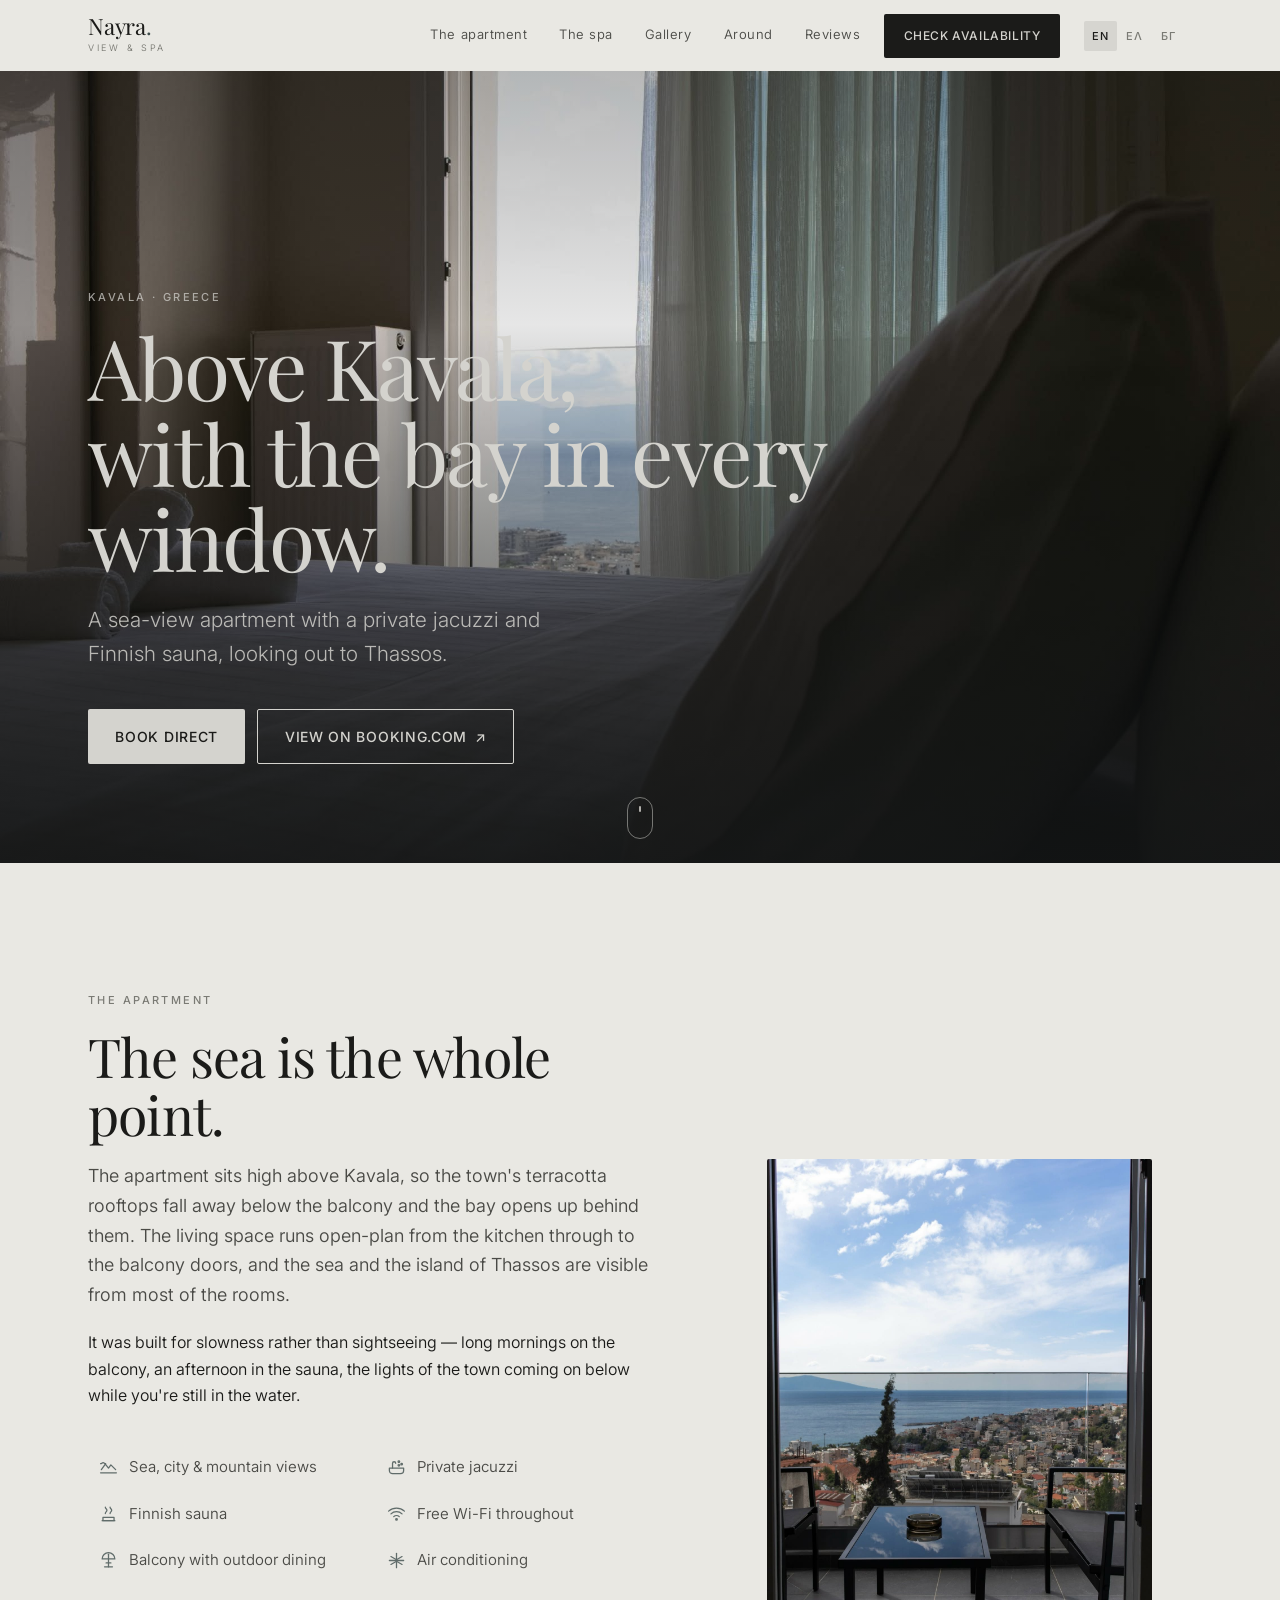
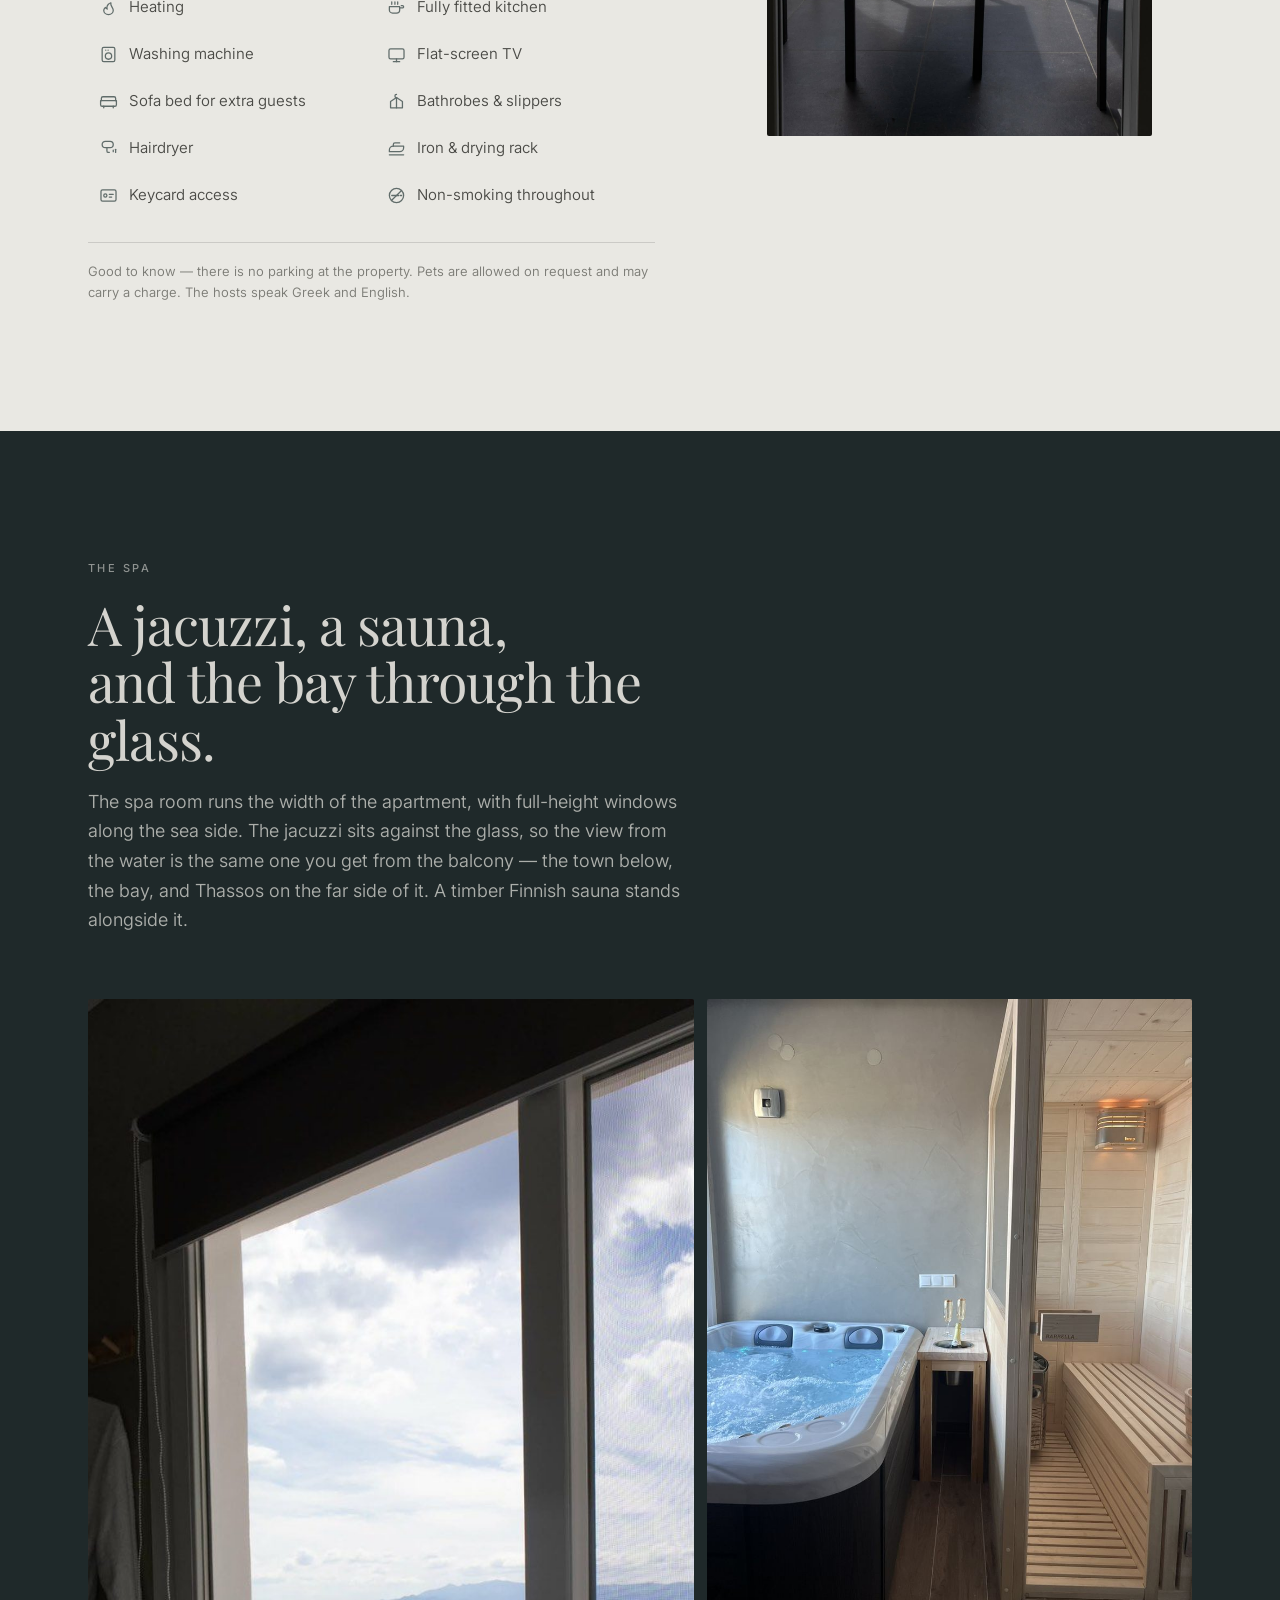
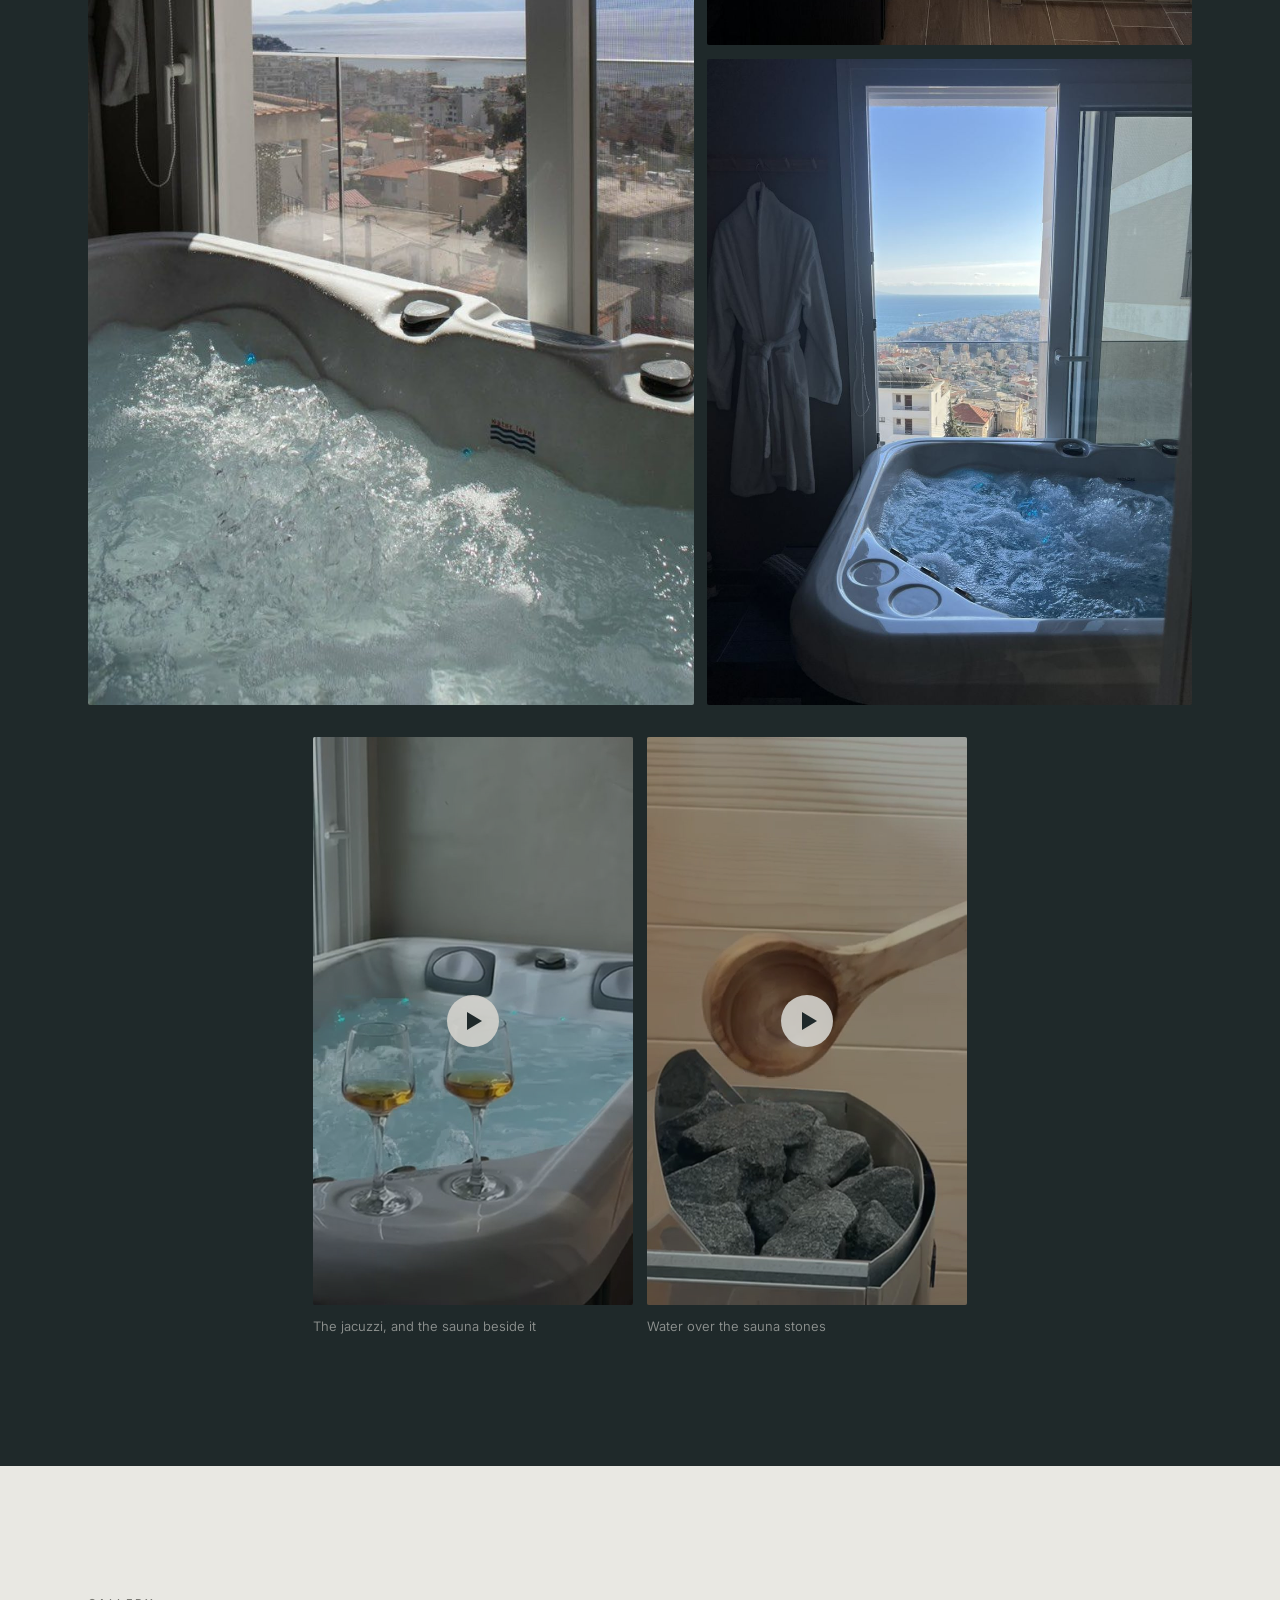
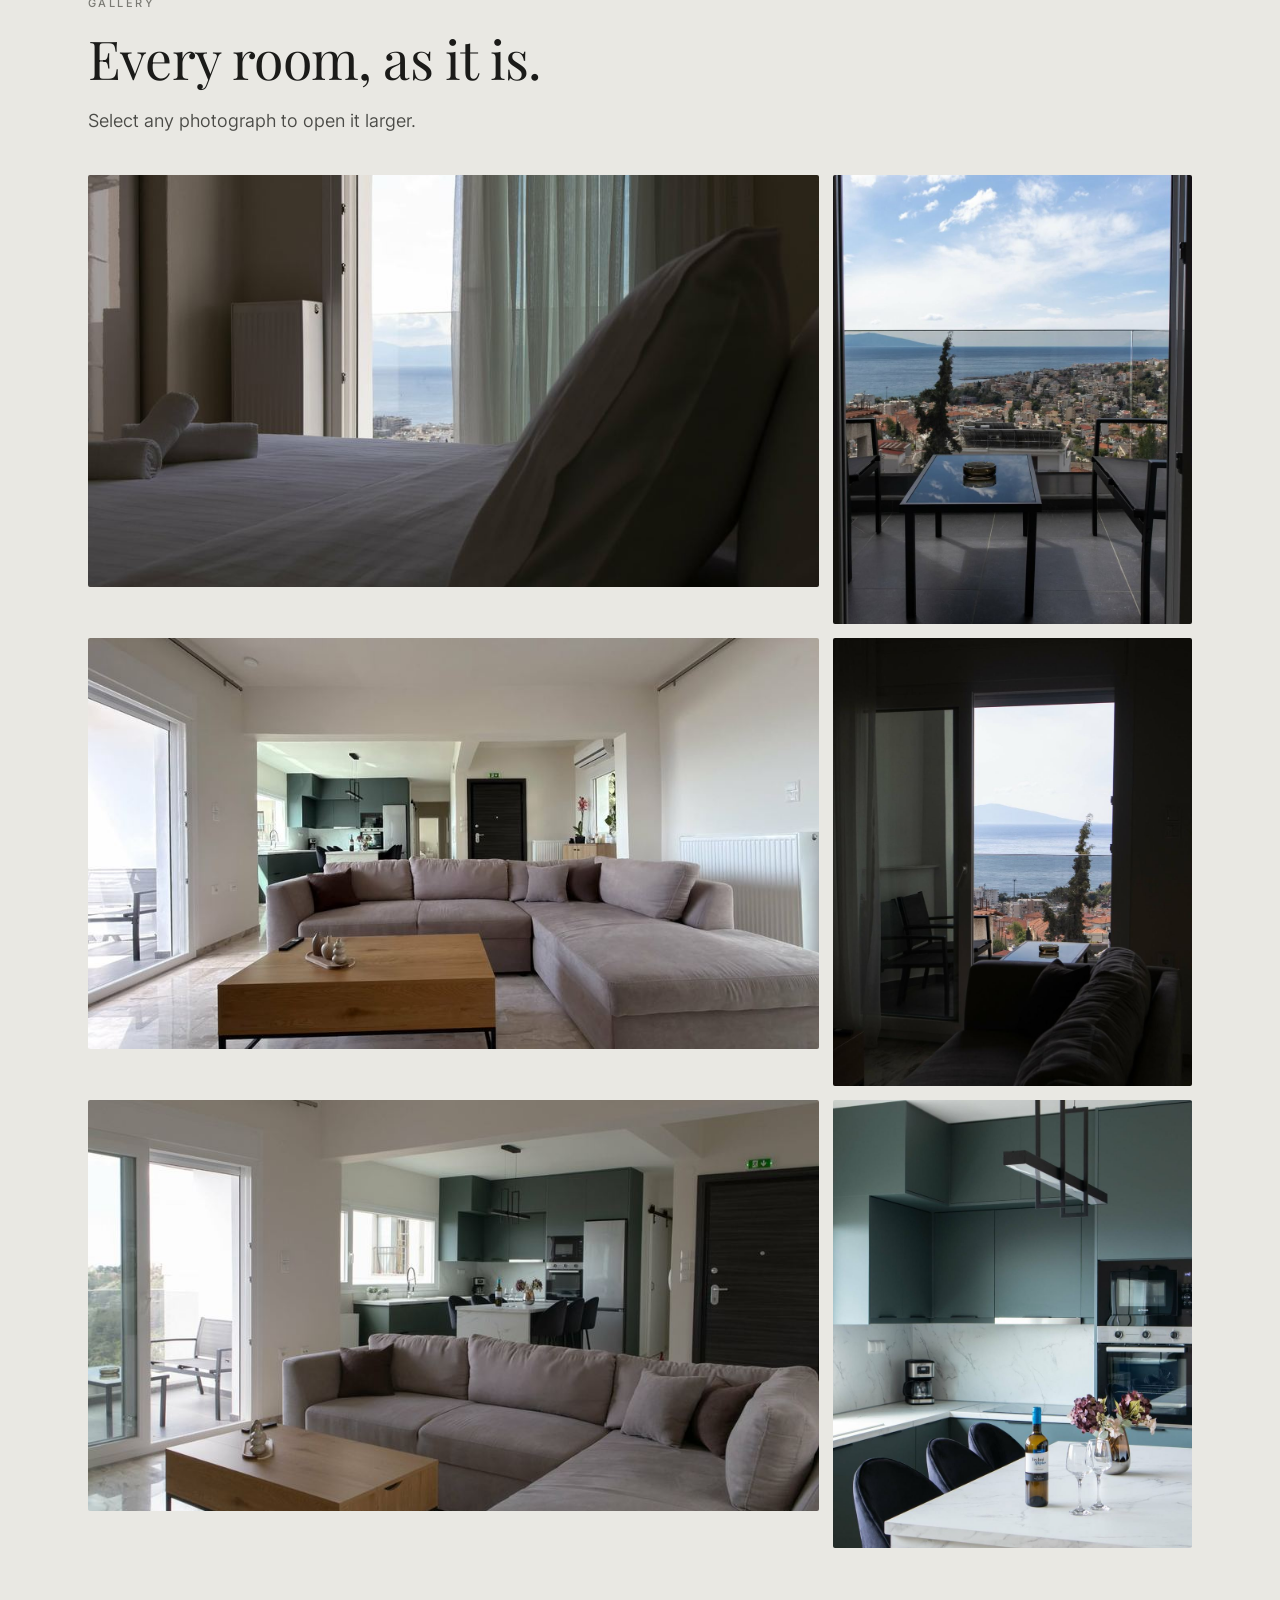
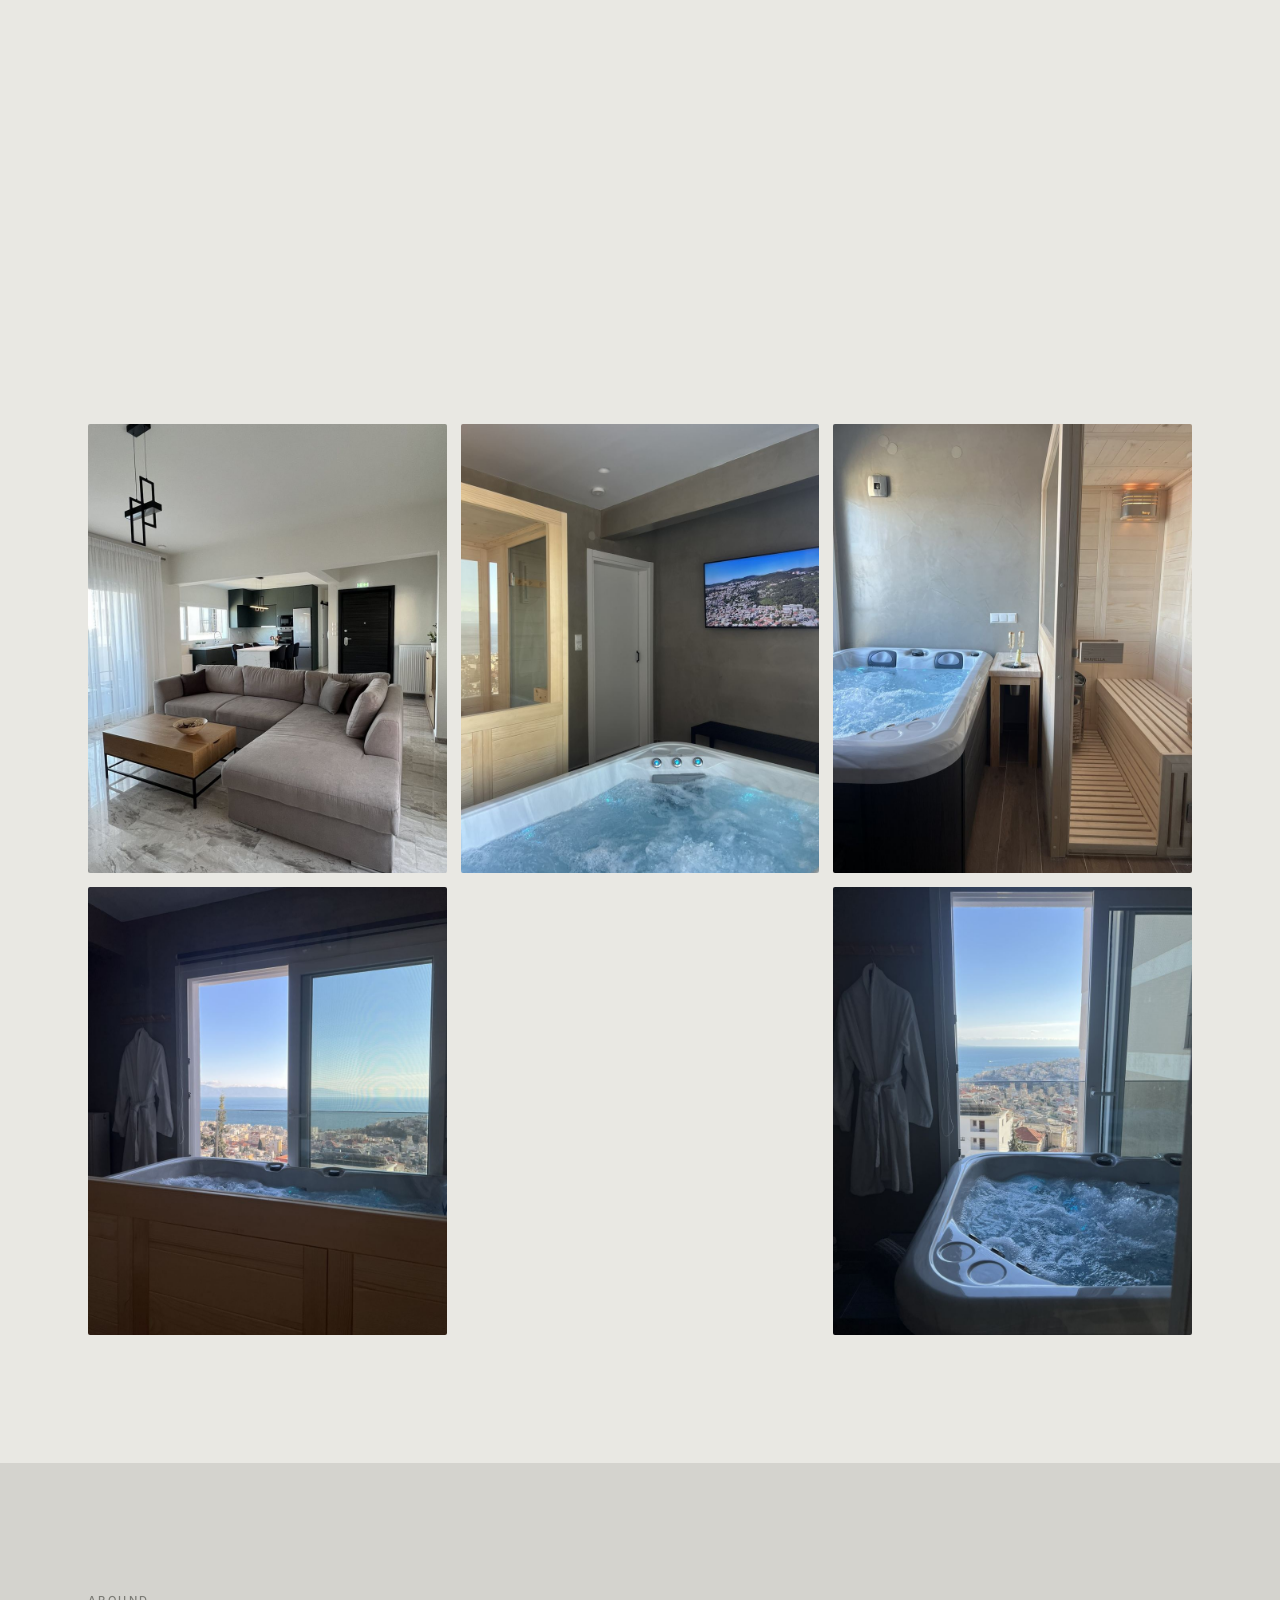
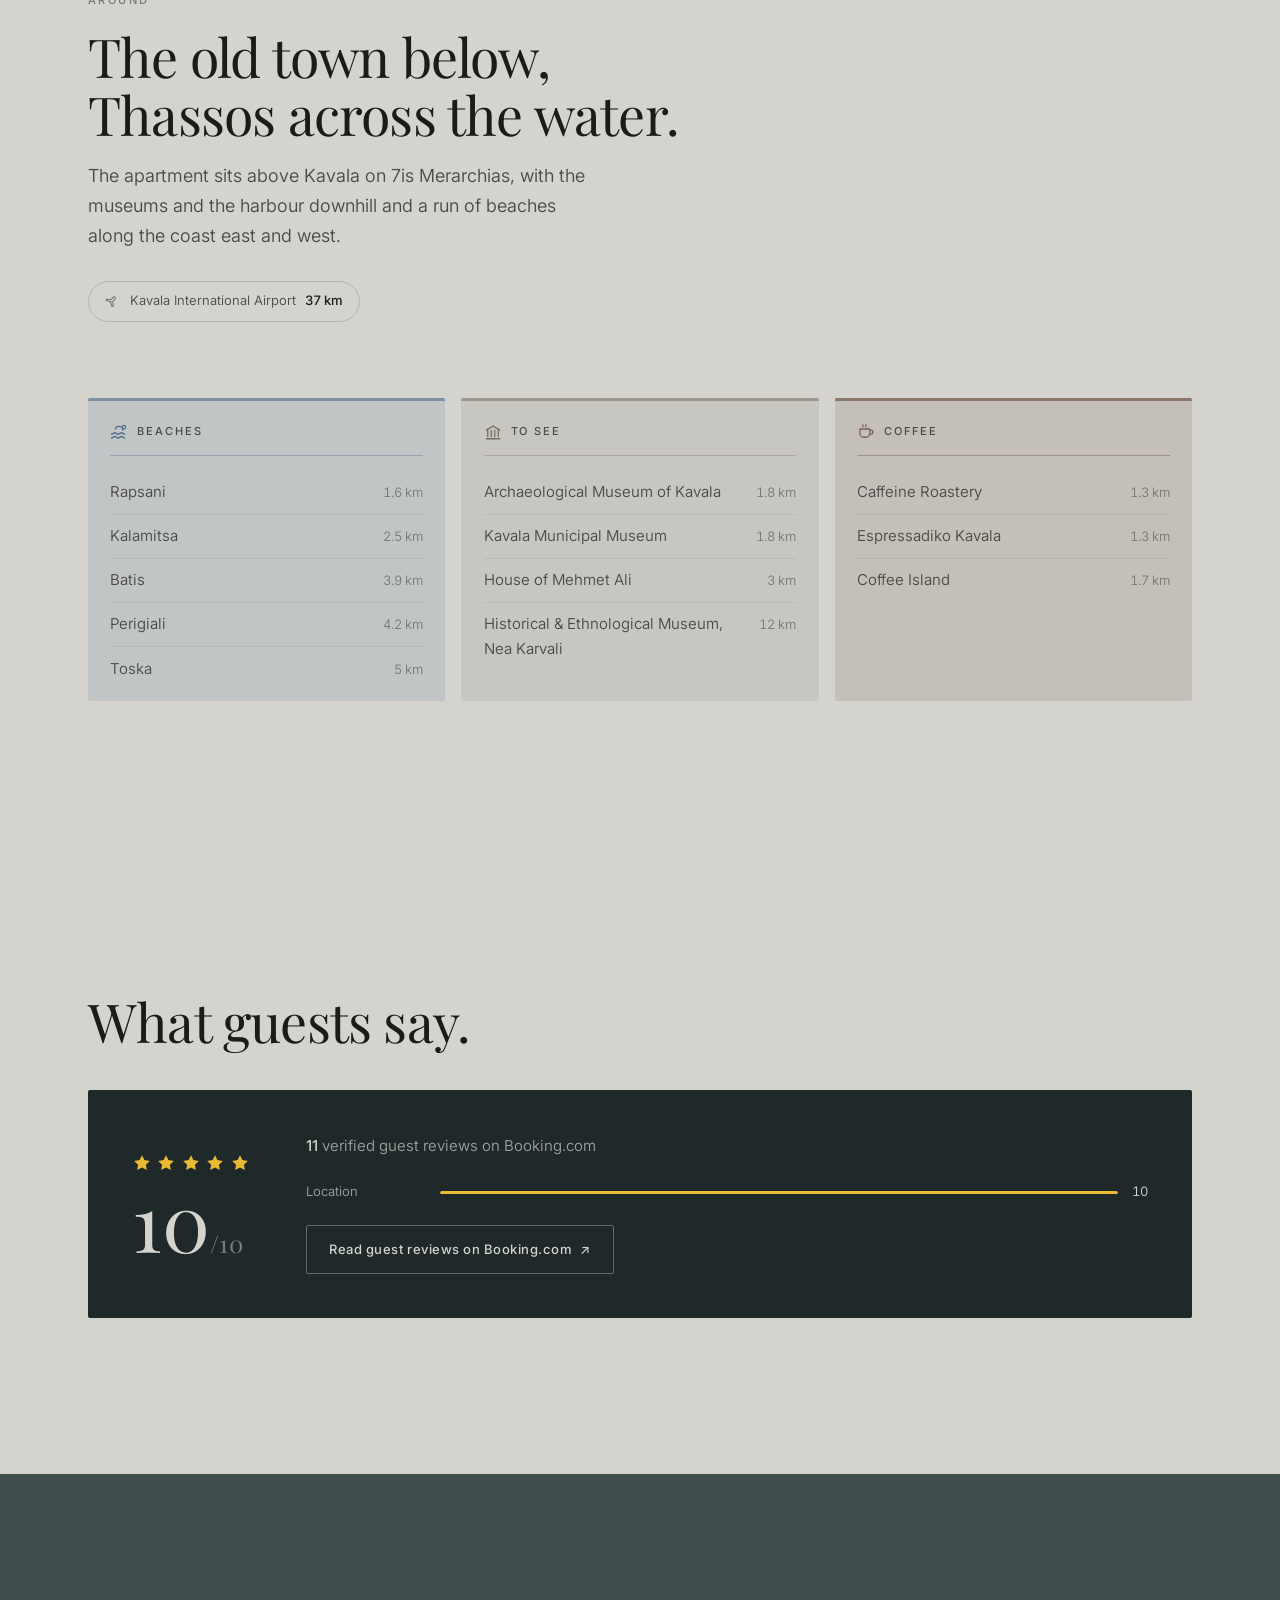
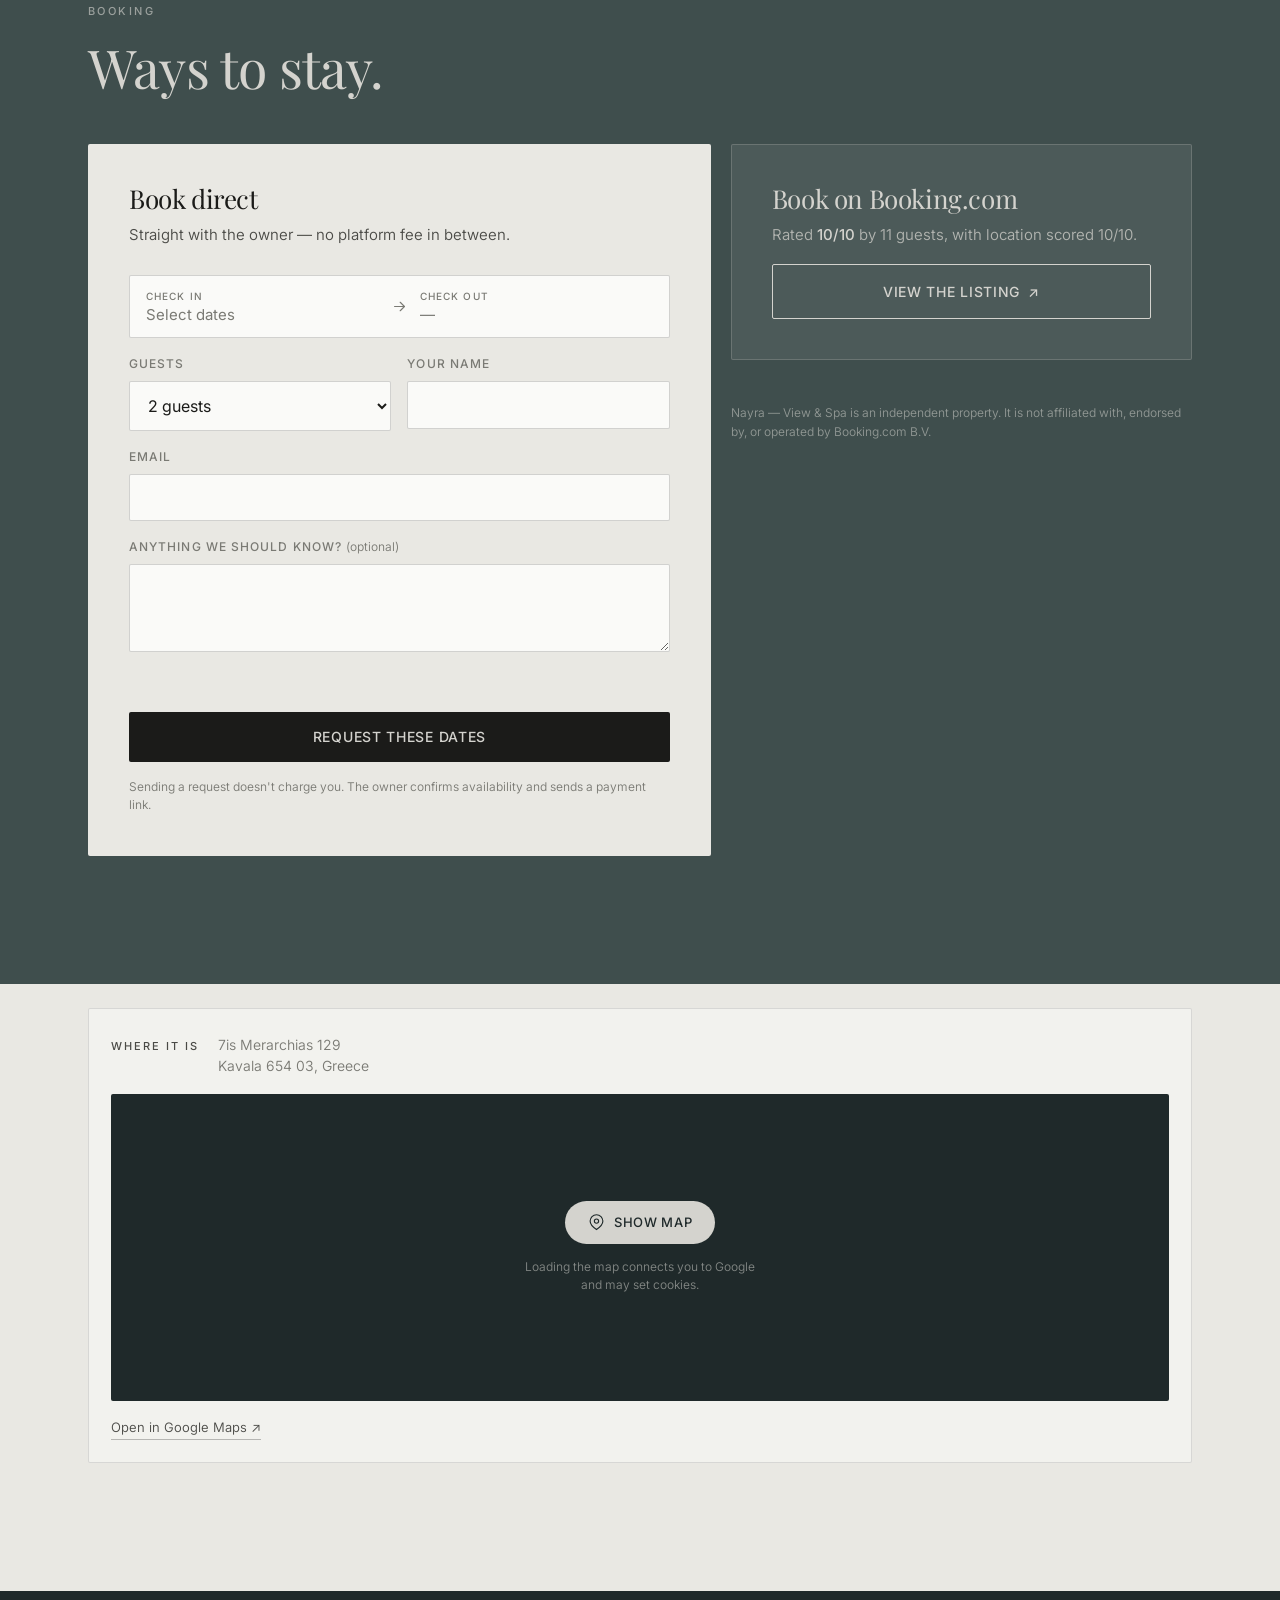
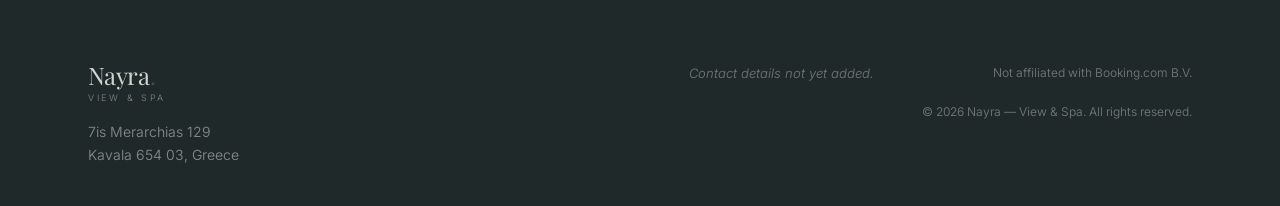
==== index.html @ 0beb0fc3 "Reviews: link to the Booking.com reviews instead of empty quote cards Booking.com renders review tex" ====
<!doctype html>
<html lang="en">
<head>
<meta charset="utf-8">
<meta name="viewport" content="width=device-width, initial-scale=1">

<title>Nayra — View &amp; Spa | Sea-view apartment with jacuzzi &amp; sauna, Kavala</title>
<meta name="description" content="A sea-view apartment above Kavala, Greece, with a private jacuzzi and Finnish sauna looking out over the bay to the island of Thassos.">

<link rel="canonical" href="https://example.com/">
<link rel="alternate" hreflang="en" href="https://example.com/">
<link rel="alternate" hreflang="el" href="https://example.com/el/">
<link rel="alternate" hreflang="bg" href="https://example.com/bg/">
<link rel="alternate" hreflang="x-default" href="https://example.com/">

<meta property="og:type" content="website">
<meta property="og:title" content="Nayra — View &amp; Spa, Kavala">
<meta property="og:description" content="A sea-view apartment above Kavala, Greece, with a private jacuzzi and Finnish sauna looking out over the bay to the island of Thassos.">
<meta property="og:image" content="https://example.com/media/og-cover.jpg">
<meta property="og:image:width" content="1200">
<meta property="og:image:height" content="630">
<meta property="og:image:alt" content="The bay of Kavala and the island of Thassos, seen from the apartment's bedroom balcony door.">
<meta property="og:locale" content="en_GB">
<meta name="twitter:card" content="summary_large_image">
<meta name="twitter:title" content="Nayra — View &amp; Spa, Kavala">
<meta name="twitter:description" content="A sea-view apartment above Kavala with a private jacuzzi, Finnish sauna and views to Thassos.">
<meta name="twitter:image" content="https://example.com/media/og-cover.jpg">

<meta name="theme-color" content="#1F292A">
<link rel="icon" href="/favicon.svg" type="image/svg+xml">
<link rel="apple-touch-icon" href="/media/og-cover.jpg">

<link rel="preconnect" href="https://fonts.googleapis.com">
<link rel="preconnect" href="https://fonts.gstatic.com" crossorigin>
<link rel="preload" as="image" href="/media/hero.jpg" fetchpriority="high">
<link href="https://fonts.googleapis.com/css2?family=Playfair+Display:ital,wght@0,400..700;1,400&family=Inter:wght@300..600&display=swap" rel="stylesheet">
<link rel="stylesheet" href="/static/css/style.css">
</head>

<body>
<a class="skip" href="#main">Skip to content</a>

<header class="nav" id="nav">
  <div class="nav__in">
    <a class="nav__brand" href="#top" aria-label="Nayra — View and Spa, back to top">
      <span class="nav__name">Nayra<span class="nav__dot">.</span></span>
      <span class="nav__tag">View &amp; Spa</span>
    </a>

    <nav class="nav__links" aria-label="Sections">
      <a href="#apartment">The apartment</a>
      <a href="#spa">The spa</a>
      <a href="#gallery">Gallery</a>
      <a href="#around">Around</a>
      <a href="#reviews">Reviews</a>
    </nav>

    <div class="langs" role="group" aria-label="Language">
      <a href="/" hreflang="en" lang="en" title="English" aria-current="true">EN</a>
      <a href="/el/" hreflang="el" lang="el" title="Ελληνικά">ΕΛ</a>
      <a href="/bg/" hreflang="bg" lang="bg" title="Български">БГ</a>
    </div>

    <a class="btn btn--sm btn--solid" href="#book">Check availability</a>

    <button class="nav__burger" type="button" aria-expanded="false" aria-controls="mobilenav" aria-label="Open menu">
      <span></span><span></span>
    </button>
  </div>

  <div class="nav__mobile" id="mobilenav" hidden>
    <a href="#apartment">The apartment</a>
    <a href="#spa">The spa</a>
    <a href="#gallery">Gallery</a>
    <a href="#around">Around</a>
    <a href="#reviews">Reviews</a>
    <a href="#book">Check availability</a>
  </div>
</header>

<main id="main">
<span id="top"></span>

<!-- ============ HERO ============ -->
<section class="hero">
  <img class="hero__img" src="/media/hero.jpg" width="2048" height="1365"
       alt="The bay of Kavala seen from inside the bedroom, through an open balcony door, with the island of Thassos across the water."
       fetchpriority="high" decoding="async">
  <div class="hero__scrim"></div>

  <div class="hero__body">
    <p class="eyebrow">Kavala · Greece</p>
    <h1 class="hero__h1">Above Kavala,<br>with the bay in every window.</h1>
    <p class="hero__sub">A sea-view apartment with a private jacuzzi and Finnish sauna, looking out to Thassos.</p>

    <div class="hero__cta">
      <a class="btn btn--solid" href="#book">Book direct</a>
      <a class="btn btn--ghost" data-booking href="#book">
        View on Booking.com <span aria-hidden="true">↗</span>
      </a>
    </div>
  </div>

  <a class="hero__down" href="#apartment" aria-label="Scroll to the apartment">
    <span aria-hidden="true"></span>
  </a>
</section>

<!-- ============ APARTMENT ============ -->
<section class="sect" id="apartment">
  <div class="wrap grid2">
    <div class="grid2__text">
      <p class="eyebrow">The apartment</p>
      <h2 class="h2">The sea is the whole point.</h2>
      <p class="lead">
        The apartment sits high above Kavala, so the town's terracotta rooftops
        fall away below the balcony and the bay opens up behind them. The living
        space runs open-plan from the kitchen through to the balcony doors, and
        the sea and the island of Thassos are visible from most of the rooms.
      </p>
      <p>
        It was built for slowness rather than sightseeing — long mornings on the
        balcony, an afternoon in the sauna, the lights of the town coming on
        below while you're still in the water.
      </p>

      <!--
        AMENITIES — taken from the property's own Booking.com listing, not
        guessed. The "good to know" line below carries the honest negatives
        (no parking, pets on request); leave them in — guests find out anyway,
        and finding out at check-in is what produces bad reviews.
      -->
      <ul class="amen">
        <li><svg viewBox="0 0 24 24" fill="none" stroke="currentColor" stroke-width="1.6" stroke-linecap="round" stroke-linejoin="round" aria-hidden="true"><path d="M2 20h20"/><path d="m3 16 5-7 4 5 3-4 6 6"/><path d="M2 8.5c1.6 0 1.6-1.4 3.2-1.4S6.8 8.5 8.4 8.5"/></svg><span>Sea, city &amp; mountain views</span></li>
        <li><svg viewBox="0 0 24 24" fill="none" stroke="currentColor" stroke-width="1.6" stroke-linecap="round" stroke-linejoin="round" aria-hidden="true"><path d="M3 14h18v3a4 4 0 0 1-4 4H7a4 4 0 0 1-4-4v-3Z"/><path d="M7 14V8a2 2 0 1 1 4 0"/><circle cx="15" cy="6" r="1"/><circle cx="18.5" cy="9" r="1"/><circle cx="15" cy="10.5" r="1"/></svg><span>Private jacuzzi</span></li>
        <li><svg viewBox="0 0 24 24" fill="none" stroke="currentColor" stroke-width="1.6" stroke-linecap="round" stroke-linejoin="round" aria-hidden="true"><path d="M4 21h16"/><path d="M5 17h14v4H5z"/><path d="M8 12c0-2 2-2 2-4s-2-2-2-4"/><path d="M14 12c0-2 2-2 2-4s-2-2-2-4"/></svg><span>Finnish sauna</span></li>
        <li><svg viewBox="0 0 24 24" fill="none" stroke="currentColor" stroke-width="1.6" stroke-linecap="round" stroke-linejoin="round" aria-hidden="true"><path d="M5 12.5a10 10 0 0 1 14 0"/><path d="M8.5 16a5 5 0 0 1 7 0"/><path d="M2 9a15 15 0 0 1 20 0"/><circle cx="12" cy="19.5" r="1"/></svg><span>Free Wi-Fi throughout</span></li>
        <li><svg viewBox="0 0 24 24" fill="none" stroke="currentColor" stroke-width="1.6" stroke-linecap="round" stroke-linejoin="round" aria-hidden="true"><path d="M12 4v16"/><path d="M4 10a8 8 0 0 1 16 0Z"/><path d="M7 20h10"/><path d="M9 15h6"/></svg><span>Balcony with outdoor dining</span></li>
        <li><svg viewBox="0 0 24 24" fill="none" stroke="currentColor" stroke-width="1.6" stroke-linecap="round" stroke-linejoin="round" aria-hidden="true"><path d="M12 3v18"/><path d="m5 7 7 4 7-4"/><path d="m5 17 7-4 7 4"/><path d="M3 12h18"/></svg><span>Air conditioning</span></li>
        <li><svg viewBox="0 0 24 24" fill="none" stroke="currentColor" stroke-width="1.6" stroke-linecap="round" stroke-linejoin="round" aria-hidden="true"><path d="M12 21c3.3 0 6-2.4 6-5.5 0-3.6-4-5.2-3-9.5-2.5.6-5 3.4-5 6 0 1.2.4 2 .4 2S9 13 8 12c-1 1-2 2.4-2 3.5C6 18.6 8.7 21 12 21Z"/></svg><span>Heating</span></li>
        <li><svg viewBox="0 0 24 24" fill="none" stroke="currentColor" stroke-width="1.6" stroke-linecap="round" stroke-linejoin="round" aria-hidden="true"><path d="M3 11h13v4a4 4 0 0 1-4 4H7a4 4 0 0 1-4-4v-4Z"/><path d="M16 12.5h3.5a1.5 1.5 0 0 0 0-3H18"/><path d="M6 8V5"/><path d="M10 8V5"/><path d="M13.5 8V5"/></svg><span>Fully fitted kitchen</span></li>
        <li><svg viewBox="0 0 24 24" fill="none" stroke="currentColor" stroke-width="1.6" stroke-linecap="round" stroke-linejoin="round" aria-hidden="true"><rect x="4" y="3" width="16" height="18" rx="2"/><circle cx="12" cy="14" r="4"/><path d="M8.5 6.5h.01"/><path d="M11.5 6.5h.01"/></svg><span>Washing machine</span></li>
        <li><svg viewBox="0 0 24 24" fill="none" stroke="currentColor" stroke-width="1.6" stroke-linecap="round" stroke-linejoin="round" aria-hidden="true"><rect x="2.5" y="5" width="19" height="12.5" rx="2"/><path d="M8 21h8"/><path d="M12 17.5V21"/></svg><span>Flat-screen TV</span></li>
        <li><svg viewBox="0 0 24 24" fill="none" stroke="currentColor" stroke-width="1.6" stroke-linecap="round" stroke-linejoin="round" aria-hidden="true"><path d="M3 11V8a2 2 0 0 1 2-2h14a2 2 0 0 1 2 2v3"/><path d="M2 11h20v5a2 2 0 0 1-2 2H4a2 2 0 0 1-2-2v-5Z"/><path d="M6 18v2"/><path d="M18 18v2"/></svg><span>Sofa bed for extra guests</span></li>
        <li><svg viewBox="0 0 24 24" fill="none" stroke="currentColor" stroke-width="1.6" stroke-linecap="round" stroke-linejoin="round" aria-hidden="true"><path d="M12 3a2 2 0 0 0 0 4"/><path d="M12 7 4.5 12v8h15v-8L12 7Z"/><path d="M12 7v13"/></svg><span>Bathrobes &amp; slippers</span></li>
        <li><svg viewBox="0 0 24 24" fill="none" stroke="currentColor" stroke-width="1.6" stroke-linecap="round" stroke-linejoin="round" aria-hidden="true"><path d="M4 7a4 4 0 0 1 4-4h6a4 4 0 0 1 0 8H8a4 4 0 0 1-4-4Z"/><path d="M10 11v4a2 2 0 0 0 2 2h1"/><path d="M18 14v2"/><path d="M21 13v4"/></svg><span>Hairdryer</span></li>
        <li><svg viewBox="0 0 24 24" fill="none" stroke="currentColor" stroke-width="1.6" stroke-linecap="round" stroke-linejoin="round" aria-hidden="true"><path d="M3 16h13a5 5 0 0 0 5-5V9H8a5 5 0 0 0-5 5v2Z"/><path d="M8 9V7a2 2 0 0 1 2-2h6"/><path d="M3 20h18"/></svg><span>Iron &amp; drying rack</span></li>
        <li><svg viewBox="0 0 24 24" fill="none" stroke="currentColor" stroke-width="1.6" stroke-linecap="round" stroke-linejoin="round" aria-hidden="true"><rect x="2.5" y="5" width="19" height="14" rx="2"/><circle cx="8" cy="12" r="2"/><path d="M13 10.5h5"/><path d="M13 14h3"/></svg><span>Keycard access</span></li>
        <li><svg viewBox="0 0 24 24" fill="none" stroke="currentColor" stroke-width="1.6" stroke-linecap="round" stroke-linejoin="round" aria-hidden="true"><circle cx="12" cy="12" r="9"/><path d="M5.6 18.4 18.4 5.6"/><path d="M6 12h9"/><path d="M17 12h1.5"/></svg><span>Non-smoking throughout</span></li>
      </ul>

      <p class="note">
        Good to know — there is no parking at the property. Pets are allowed on
        request and may carry a charge. The hosts speak Greek and English.
      </p>
    </div>

    <figure class="grid2__fig">
      <img src="/media/balcony-panorama.jpg" width="1366" height="2048" loading="lazy" decoding="async"
           alt="A table and two chairs on the balcony, behind a glass rail, looking over the rooftops of Kavala to the bay and Thassos beyond.">
    </figure>
  </div>
</section>

<!-- ============ SPA ============ -->
<section class="spa" id="spa">
  <div class="wrap">
    <div class="spa__head">
      <p class="eyebrow eyebrow--light">The spa</p>
      <h2 class="h2 h2--light">A jacuzzi, a sauna,<br>and the bay through the glass.</h2>
      <p class="lead lead--light">
        The spa room runs the width of the apartment, with full-height windows
        along the sea side. The jacuzzi sits against the glass, so the view from
        the water is the same one you get from the balcony — the town below,
        the bay, and Thassos on the far side of it. A timber Finnish sauna stands
        alongside it.
      </p>
    </div>

    <div class="spa__grid">
      <figure class="spa__fig spa__fig--tall">
        <img src="/media/spa-jacuzzi-open-door.jpg" width="1066" height="1600" loading="lazy" decoding="async"
             alt="The jacuzzi bubbling beside an open balcony door, with the town and the bay filling the opening.">
      </figure>
      <figure class="spa__fig">
        <img src="/media/spa-sauna-thumb.jpg" width="900" height="1200" loading="lazy" decoding="async"
             alt="The jacuzzi next to the timber sauna cabin, with two champagne flutes on a small wooden table between them.">
      </figure>
      <figure class="spa__fig">
        <img src="/media/spa-jacuzzi-bay-thumb.jpg" width="900" height="1200" loading="lazy" decoding="async"
             alt="Close view across the bubbling jacuzzi to a full-height window over the rooftops and the sea.">
      </figure>
    </div>

    <!--
      These clips are PORTRAIT, 320x568. The source files store them as 568x320
      with a 90° rotation flag, so ffprobe reports them as landscape — they are
      not. Encoded at 2x (640x1136, lanczos + mild sharpen) and displayed at 320 CSS px,
      so a 2x/retina screen gets a true 1:1 pixel match instead of upscaling.
      preload="none" means the 644 KB never downloads unless a visitor plays one
      (or, on a wide screen, scrolls them into view). Audio is stripped.
    -->
    <div class="films" id="films">
      <figure class="film">
        <div class="film__box">
          <video class="film__v" width="640" height="1136" preload="none" muted loop playsinline
                 poster="/media/spa-jacuzzi-to-sauna-poster.jpg">
            <source src="/media/spa-jacuzzi-to-sauna.mp4" type="video/mp4">
          </video>
          <button class="film__btn" type="button" aria-label="Play clip: the jacuzzi and the sauna beside it">
            <span class="film__tri" aria-hidden="true"></span>
          </button>
        </div>
        <figcaption>The jacuzzi, and the sauna beside it</figcaption>
      </figure>

      <figure class="film">
        <div class="film__box">
          <video class="film__v" width="640" height="1136" preload="none" muted loop playsinline
                 poster="/media/spa-sauna-ladle-poster.jpg">
            <source src="/media/spa-sauna-ladle.mp4" type="video/mp4">
          </video>
          <button class="film__btn" type="button" aria-label="Play clip: water poured over the sauna stones">
            <span class="film__tri" aria-hidden="true"></span>
          </button>
        </div>
        <figcaption>Water over the sauna stones</figcaption>
      </figure>

    </div>
  </div>
</section>

<!-- ============ GALLERY ============ -->
<section class="sect" id="gallery">
  <div class="wrap">
    <p class="eyebrow">Gallery</p>
    <h2 class="h2">Every room, as it is.</h2>
    <p class="lead lead--narrow">Select any photograph to open it larger.</p>

    <div class="gal" id="gal">
      <!-- data-full = large version loaded by the lightbox -->
      <button class="gal__i gal__i--wide" type="button" data-full="/media/bedroom-sea-view.jpg">
        <img src="/media/bedroom-sea-view-thumb.jpg" width="900" height="600" loading="lazy" decoding="async"
             alt="A made bed with rolled towels, beside an open balcony door looking out to the sea and distant hills.">
      </button>
      <button class="gal__i" type="button" data-full="/media/balcony-panorama.jpg">
        <img src="/media/balcony-panorama-thumb.jpg" width="900" height="1349" loading="lazy" decoding="async"
             alt="The balcony's table and chairs behind a glass rail, above the rooftops of Kavala and the bay.">
      </button>
      <button class="gal__i gal__i--wide" type="button" data-full="/media/living-room-wide.jpg">
        <img src="/media/living-room-wide-thumb.jpg" width="900" height="506" loading="lazy" decoding="async"
             alt="The open-plan living room with a large corner sofa and oak coffee table, looking through to the green kitchen.">
      </button>
      <button class="gal__i" type="button" data-full="/media/living-room-balcony-door.jpg">
        <img src="/media/living-room-balcony-door-thumb.jpg" width="900" height="1349" loading="lazy" decoding="async"
             alt="The living room sofa beside an open balcony door, with the sea and the town visible outside.">
      </button>
      <button class="gal__i gal__i--wide" type="button" data-full="/media/living-room-kitchen.jpg">
        <img src="/media/living-room-kitchen-thumb.jpg" width="900" height="600" loading="lazy" decoding="async"
             alt="The living area seen from the balcony doors, with the dark green kitchen and marble island beyond.">
      </button>
      <button class="gal__i" type="button" data-full="/media/kitchen-island.jpg">
        <img src="/media/kitchen-island-thumb.jpg" width="900" height="1350" loading="lazy" decoding="async"
             alt="The dark green kitchen with a white marble island, set with a bottle of wine, two glasses and flowers.">
      </button>
      <button class="gal__i gal__i--wide" type="button" data-full="/media/kitchen-detail.jpg">
        <img src="/media/kitchen-detail-thumb.jpg" width="900" height="600" loading="lazy" decoding="async"
             alt="The kitchen's built-in oven and fridge, with a hallway leading through to the bedrooms.">
      </button>
      <button class="gal__i" type="button" data-full="/media/kitchen-sea-window.jpg">
        <img src="/media/kitchen-sea-window-thumb.jpg" width="900" height="1200" loading="lazy" decoding="async"
             alt="A wide kitchen window above the sink, framing the bay and the mountains on the far shore.">
      </button>
      <button class="gal__i" type="button" data-full="/media/living-room-sofa.jpg">
        <img src="/media/living-room-sofa-thumb.jpg" width="900" height="1200" loading="lazy" decoding="async"
             alt="The corner sofa and oak coffee table on polished marble floors, with sheer curtains drawn across the balcony doors.">
      </button>
      <button class="gal__i" type="button" data-full="/media/spa-room.jpg">
        <img src="/media/spa-room-thumb.jpg" width="900" height="1200" loading="lazy" decoding="async"
             alt="The spa room, with the jacuzzi in the foreground, the timber sauna to one side and a wall-mounted television.">
      </button>
      <button class="gal__i" type="button" data-full="/media/spa-sauna.jpg">
        <img src="/media/spa-sauna-thumb.jpg" width="900" height="1200" loading="lazy" decoding="async"
             alt="The jacuzzi beside the timber sauna cabin, with champagne set on a small wooden table.">
      </button>
      <button class="gal__i" type="button" data-full="/media/spa-jacuzzi-window.jpg">
        <img src="/media/spa-jacuzzi-window-thumb.jpg" width="900" height="1200" loading="lazy" decoding="async"
             alt="The jacuzzi set against a full-height window, with a white bathrobe hanging beside it and the bay outside.">
      </button>
      <button class="gal__i" type="button" data-full="/media/spa-jacuzzi-open-door.jpg">
        <img src="/media/spa-jacuzzi-open-door-thumb.jpg" width="900" height="1351" loading="lazy" decoding="async"
             alt="The jacuzzi bubbling beside an open balcony door, with the town and the bay filling the opening.">
      </button>
      <button class="gal__i" type="button" data-full="/media/spa-jacuzzi-bay.jpg">
        <img src="/media/spa-jacuzzi-bay-thumb.jpg" width="900" height="1200" loading="lazy" decoding="async"
             alt="Close view across the bubbling jacuzzi to a full-height window over the rooftops and the sea.">
      </button>
    </div>
  </div>
</section>

<!-- ============ AROUND ============
  Every distance here comes from the property's Booking.com listing. They are
  DISTANCES, not walking times — don't convert them. Kavala is steep and the
  apartment sits well above the town, so a 1.6 km walk down to the water is
  not a 1.6 km walk back up. Only add times the owner has actually confirmed.
-->
<section class="sect sect--tint" id="around">
  <div class="wrap">
    <p class="eyebrow">Around</p>
    <h2 class="h2">The old town below,<br>Thassos across the water.</h2>
    <p class="lead lead--narrow">
      The apartment sits above Kavala on 7is Merarchias, with the museums and
      the harbour downhill and a run of beaches along the coast east and west.
    </p>

    <p class="around__transit"><svg viewBox="0 0 24 24" fill="none" stroke="currentColor" stroke-width="1.7" stroke-linecap="round" stroke-linejoin="round" aria-hidden="true"><path d="M10.5 13.5 3 11l1.2-2 6 1.2L14 6.4a2 2 0 0 1 2.8 2.8l-3.8 3.8 1.2 6-2 1.2-2.7-7.5Z"/></svg> Kavala International Airport <span class="around__d">37 km</span></p>

    <div class="around">
      <div class="around__col around__col--sea">
        <h3 class="around__h3"><svg viewBox="0 0 24 24" fill="none" stroke="currentColor" stroke-width="1.7" stroke-linecap="round" aria-hidden="true"><path d="M2 15c2.2 0 2.2-2 4.4-2s2.2 2 4.4 2 2.2-2 4.4-2 2.2 2 4.4 2"/><path d="M2 20c2.2 0 2.2-2 4.4-2s2.2 2 4.4 2 2.2-2 4.4-2 2.2 2 4.4 2"/><path d="M17 9.5A5 5 0 0 0 7.2 8"/><circle cx="18.5" cy="5.5" r="2.2"/></svg> Beaches</h3>
        <ul class="around__list">
          <li><span>Rapsani</span><span class="around__d">1.6 km</span></li>
          <li><span>Kalamitsa</span><span class="around__d">2.5 km</span></li>
          <li><span>Batis</span><span class="around__d">3.9 km</span></li>
          <li><span>Perigiali</span><span class="around__d">4.2 km</span></li>
          <li><span>Toska</span><span class="around__d">5 km</span></li>
        </ul>
      </div>

      <div class="around__col around__col--stone">
        <h3 class="around__h3"><svg viewBox="0 0 24 24" fill="none" stroke="currentColor" stroke-width="1.7" stroke-linecap="round" stroke-linejoin="round" aria-hidden="true"><path d="M3 9.5 12 4l9 5.5"/><path d="M5 10v8M9.7 10v8M14.3 10v8M19 10v8"/><path d="M3 21h18"/></svg> To see</h3>
        <ul class="around__list">
          <li><span>Archaeological Museum of Kavala</span><span class="around__d">1.8 km</span></li>
          <li><span>Kavala Municipal Museum</span><span class="around__d">1.8 km</span></li>
          <li><span>House of Mehmet Ali</span><span class="around__d">3 km</span></li>
          <li><span>Historical &amp; Ethnological Museum, Nea Karvali</span><span class="around__d">12 km</span></li>
        </ul>
      </div>

      <div class="around__col around__col--timber">
        <h3 class="around__h3"><svg viewBox="0 0 24 24" fill="none" stroke="currentColor" stroke-width="1.7" stroke-linecap="round" stroke-linejoin="round" aria-hidden="true"><path d="M4 8h13v6a5 5 0 0 1-5 5H9a5 5 0 0 1-5-5V8Z"/><path d="M17 9.5h1.6a2.6 2.6 0 0 1 0 5.2H17"/><path d="M8 2.5c-.7.9-.7 1.6 0 2.5M12 2.5c-.7.9-.7 1.6 0 2.5"/></svg> Coffee</h3>
        <ul class="around__list">
          <li><span>Caffeine Roastery</span><span class="around__d">1.3 km</span></li>
          <li><span>Espressadiko Kavala</span><span class="around__d">1.3 km</span></li>
          <li><span>Coffee Island</span><span class="around__d">1.7 km</span></li>
        </ul>
      </div>
    </div>

  </div>
</section>

<!-- ============ REVIEWS ============ -->
<!--
  REVIEWS — deliberately empty.
  Paste real Booking.com reviews into the <template> pattern below: duplicate one
  <figure> per review, fill the quote, the guest's first name and the month/year.
  Quotes are optional: the section already links to the full reviews on
  Booking.com. Do not write placeholder quotes here — invented reviews are
  the fastest way to lose a guest's trust.
-->
<section class="sect sect--tint" id="reviews">
  <div class="wrap">
    <p class="eyebrow">Reviews</p>
    <h2 class="h2">What guests say.</h2>

    <div class="rev" id="rev">
      <div class="score">
        <div class="score__main">
          <div class="score__stars" role="img" aria-label="Rated 10 out of 10">
            <svg viewBox="0 0 24 24" fill="currentColor" aria-hidden="true"><path d="M12 2.6l2.9 5.9 6.5.95-4.7 4.58 1.11 6.47L12 17.44l-5.81 3.06L7.3 14.03 2.6 9.45l6.5-.95L12 2.6Z"/></svg>
            <svg viewBox="0 0 24 24" fill="currentColor" aria-hidden="true"><path d="M12 2.6l2.9 5.9 6.5.95-4.7 4.58 1.11 6.47L12 17.44l-5.81 3.06L7.3 14.03 2.6 9.45l6.5-.95L12 2.6Z"/></svg>
            <svg viewBox="0 0 24 24" fill="currentColor" aria-hidden="true"><path d="M12 2.6l2.9 5.9 6.5.95-4.7 4.58 1.11 6.47L12 17.44l-5.81 3.06L7.3 14.03 2.6 9.45l6.5-.95L12 2.6Z"/></svg>
            <svg viewBox="0 0 24 24" fill="currentColor" aria-hidden="true"><path d="M12 2.6l2.9 5.9 6.5.95-4.7 4.58 1.11 6.47L12 17.44l-5.81 3.06L7.3 14.03 2.6 9.45l6.5-.95L12 2.6Z"/></svg>
            <svg viewBox="0 0 24 24" fill="currentColor" aria-hidden="true"><path d="M12 2.6l2.9 5.9 6.5.95-4.7 4.58 1.11 6.47L12 17.44l-5.81 3.06L7.3 14.03 2.6 9.45l6.5-.95L12 2.6Z"/></svg>
          </div>
          <p class="score__num">10<span class="score__of">/10</span></p>
        </div>

        <div class="score__side">
          <p class="score__meta"><strong>11</strong> verified guest reviews on Booking.com</p>
          <!--
            Booking.com breaks its score into categories (cleanliness, comfort,
            facilities, staff, value, wifi). Only LOCATION was supplied, so only
            location is shown. Copy the block below once per category you have —
            do not estimate the others.
          -->
          <div class="score__cats">
            <div class="score__cat">
              <span class="score__cat-label">Location</span>
              <span class="score__bar"><i style="width:100%"></i></span>
              <span class="score__cat-val">10</span>
            </div>
          </div>

          <a class="score__cta" data-booking-reviews href="#" target="_blank" rel="noopener noreferrer">
            Read guest reviews on Booking.com <span aria-hidden="true">↗</span>
          </a>
        </div>
      </div>


      <!--
        ADDING REAL REVIEWS
        Copy the figure below once per review and fill it in. The card is
        fully styled already — paste the text and it looks right. The
        "read the reviews" link in the score panel stays either way.

          score      the guest's own score, e.g. 10 (omit the row if unknown)
          quote      the review text EXACTLY as written, no tidying up
          who        first name only
          when       month and year, plus country if Booking shows it

        Do not translate the quotes. A review written in German stays in German
        in all three locale versions — that is what makes it read as real. That
        is also why these live in the template, not in locale/*.json.

      <figure class="rev__card">
        <div class="rev__stars" role="img" aria-label="10 out of 10">
          <svg viewBox="0 0 24 24" fill="currentColor" aria-hidden="true"><path d="M12 2.6l2.9 5.9 6.5.95-4.7 4.58 1.11 6.47L12 17.44l-5.81 3.06L7.3 14.03 2.6 9.45l6.5-.95L12 2.6Z"/></svg>
          <svg viewBox="0 0 24 24" fill="currentColor" aria-hidden="true"><path d="M12 2.6l2.9 5.9 6.5.95-4.7 4.58 1.11 6.47L12 17.44l-5.81 3.06L7.3 14.03 2.6 9.45l6.5-.95L12 2.6Z"/></svg>
          <svg viewBox="0 0 24 24" fill="currentColor" aria-hidden="true"><path d="M12 2.6l2.9 5.9 6.5.95-4.7 4.58 1.11 6.47L12 17.44l-5.81 3.06L7.3 14.03 2.6 9.45l6.5-.95L12 2.6Z"/></svg>
          <svg viewBox="0 0 24 24" fill="currentColor" aria-hidden="true"><path d="M12 2.6l2.9 5.9 6.5.95-4.7 4.58 1.11 6.47L12 17.44l-5.81 3.06L7.3 14.03 2.6 9.45l6.5-.95L12 2.6Z"/></svg>
          <svg viewBox="0 0 24 24" fill="currentColor" aria-hidden="true"><path d="M12 2.6l2.9 5.9 6.5.95-4.7 4.58 1.11 6.47L12 17.44l-5.81 3.06L7.3 14.03 2.6 9.45l6.5-.95L12 2.6Z"/></svg>
        </div>
        <blockquote><p>Review text exactly as the guest wrote it.</p></blockquote>
        <figcaption>
          <span class="rev__who">Guest first name</span>
          <span class="rev__when">Month Year · Country</span>
        </figcaption>
      </figure>
      -->
    </div>
  </div>
</section>

<!-- ============ BOOKING ============ -->
<section class="book" id="book">
  <div class="wrap">
    <p class="eyebrow eyebrow--light">Booking</p>
    <h2 class="h2 h2--light">Ways to stay.</h2>

    <div class="book__grid">

      <!-- Direct -->
      <div class="book__card book__card--main">
        <h3 class="book__h3">Book direct</h3>
        <p class="book__note">Straight with the owner — no platform fee in between.</p>

        <!--
          A booking-system embed (Lodgify / Smoobu / Hospitable) drops in here.
          Set BOOKING_EMBED in static/js/main.js and this form is replaced
          automatically by the live calendar. Until then, the form below sends
          a real dated enquiry. See README step 2.
        -->
        <div id="booking-widget" hidden></div>

        <form class="bform" id="bform" name="booking" method="POST"
              data-netlify="true" netlify-honeypot="company">
          <input type="hidden" name="form-name" value="booking">
          <p class="hp"><label>Leave this empty <input name="company" tabindex="-1"></label></p>

          <!--
            Custom range calendar. The native <input type="date"> was replaced
            because it renders the browser's own widget — locale-dependent
            placeholders like "ηη/μμ/εεεε", no typing, and no way to show which
            dates are already taken. This one greys out the Booking.com dates.
            The two hidden inputs below carry the actual form values.
          -->
          <div class="cal" id="cal">
            <button class="cal__field" type="button" id="calToggle"
                    aria-expanded="false" aria-controls="calPanel" aria-label="Open the calendar">
              <span class="cal__leg">
                <span class="cal__lab">Check in</span>
                <span class="cal__val" id="calIn" data-empty="Select dates"></span>
              </span>
              <span class="cal__sep" aria-hidden="true">
                <svg viewBox="0 0 24 24" fill="none" stroke="currentColor" stroke-width="1.6" stroke-linecap="round" stroke-linejoin="round"><path d="M5 12h14"/><path d="m13 6 6 6-6 6"/></svg>
              </span>
              <span class="cal__leg">
                <span class="cal__lab">Check out</span>
                <span class="cal__val" id="calOut" data-empty="—"></span>
              </span>
              <span class="cal__nights" id="calNights" aria-live="polite"></span>
            </button>

            <div class="cal__panel" id="calPanel" hidden>
              <div class="cal__nav">
                <button class="cal__arrow" type="button" id="calPrev" aria-label="Previous month">
                  <svg viewBox="0 0 24 24" fill="none" stroke="currentColor" stroke-width="1.8" stroke-linecap="round" stroke-linejoin="round"><path d="m15 18-6-6 6-6"/></svg>
                </button>
                <button class="cal__arrow" type="button" id="calNext" aria-label="Next month">
                  <svg viewBox="0 0 24 24" fill="none" stroke="currentColor" stroke-width="1.8" stroke-linecap="round" stroke-linejoin="round"><path d="m9 18 6-6-6-6"/></svg>
                </button>
              </div>
              <div class="cal__months" id="calMonths"></div>
              <div class="cal__foot">
                <span class="cal__key"><i class="cal__swatch cal__swatch--free"></i>Available</span>
                <span class="cal__key"><i class="cal__swatch cal__swatch--busy"></i>Booked</span>
                <button class="cal__clear" type="button" id="calClear">Clear</button>
              </div>
            </div>

            <input type="hidden" id="cin" name="checkin">
            <input type="hidden" id="cout" name="checkout">
          </div>

          <div class="bform__row">
            <div class="field">
              <label for="guests">Guests</label>
              <select id="guests" name="guests">
                <option value="1">1 guest</option>
                <option value="2" selected>2 guests</option>
                <option value="3">3 guests</option>
                <option value="4">4 guests</option>
                <option value="5+">5 or more</option>
              </select>
            </div>
            <div class="field">
              <label for="name">Your name</label>
              <input type="text" id="name" name="name" autocomplete="name" required>
            </div>
          </div>

          <div class="field">
            <label for="email">Email</label>
            <input type="email" id="email" name="email" autocomplete="email" required>
          </div>

          <div class="field">
            <label for="msg">Anything we should know? <span class="opt">(optional)</span></label>
            <textarea id="msg" name="message" rows="3"></textarea>
          </div>

          <p class="bform__sync" id="bsync" hidden></p>
          <p class="bform__sum" id="bsum" role="status" aria-live="polite"></p>
          <p class="bform__err" id="berr" role="alert" hidden></p>

          <button class="btn btn--solid btn--full" type="submit">Request these dates</button>
          <p class="bform__fine">
            Sending a request doesn't charge you. The owner confirms availability
            and sends a payment link.
          </p>
        </form>

        <div class="bform__done" id="bdone" hidden>
          <h4>Request sent.</h4>
          <p>The owner will be in touch to confirm availability and payment.</p>
        </div>
      </div>

      <!-- Platforms -->
      <div class="book__alts">
        <div class="book__card">
          <h3 class="book__h3">Book on Booking.com</h3>
          <p class="book__note">
            Rated <strong>10/10</strong> by 11 guests, with location scored 10/10.
          </p>
          <a class="btn btn--ghost btn--full" data-booking href="#book">
            View the listing <span aria-hidden="true">↗</span>
          </a>
        </div>

        <p class="book__disc">
          Nayra — View &amp; Spa is an independent property. It is not affiliated
          with, endorsed by, or operated by Booking.com B.V.
        </p>
      </div>

    </div>
  </div>
</section>


<!-- ============ MAP ============ -->
<section class="sect sect--map" id="map">
  <div class="wrap">
    <div class="mapcard" id="mapcard">
      <div class="mapcard__head">
        <h3 class="mapcard__h3">Where it is</h3>
        <p class="mapcard__addr">7is Merarchias 129<br>Kavala 654 03, Greece</p>
      </div>

      <!--
        Facade pattern: no Google iframe is loaded until the visitor asks for it.
        A Maps embed pulls ~1 MB and sets Google cookies on sight, which for an
        EU property is a consent problem as well as a performance one.
        The "open in Google Maps" link below always works and loads nothing.
      -->
      <div class="mapcard__frame" id="mapframe">
        <button class="mapcard__load" type="button" id="mapload">
          <svg viewBox="0 0 24 24" fill="none" stroke="currentColor" stroke-width="1.6" stroke-linecap="round" stroke-linejoin="round" aria-hidden="true"><path d="M21 10c0 6-9 12-9 12S3 16 3 10a9 9 0 0 1 18 0Z"/><circle cx="12" cy="10" r="3"/></svg>
          <span>Show map</span>
        </button>
        <p class="mapcard__privacy">Loading the map connects you to Google and may set cookies.</p>
      </div>

      <a class="mapcard__open" data-mapopen href="#" target="_blank" rel="noopener noreferrer">
        Open in Google Maps <span aria-hidden="true">↗</span>
      </a>
    </div>
  </div>
</section>

</main>

<footer class="foot">
  <div class="wrap foot__in">
    <div class="foot__brand">
      <span class="nav__name">Nayra<span class="nav__dot">.</span></span>
      <span class="nav__tag">View &amp; Spa</span>
      <p class="foot__loc">7is Merarchias 129<br>Kavala 654 03, Greece</p>
    </div>

    <!-- Contact links render only once filled in via main.js — see README step 1. -->
    <nav class="foot__contact" aria-label="Contact">
      <a data-contact="email" hidden></a>
      <a data-contact="whatsapp" hidden></a>
      <a data-contact="phone" hidden></a>
      <a data-contact="instagram" hidden></a>
      <p class="foot__unset" data-contact-empty>Contact details not yet added.</p>
    </nav>

    <div class="foot__legal">
      <p>Not affiliated with Booking.com B.V.</p>
      <p>&copy; <span id="yr">2026</span> Nayra — View &amp; Spa. All rights reserved.</p>
    </div>
  </div>
</footer>

<!-- Lightbox -->
<div class="lb" id="lb" hidden role="dialog" aria-modal="true" aria-label="Photograph">
  <button class="lb__x" id="lbx" type="button" aria-label="Close">&times;</button>
  <button class="lb__nav lb__nav--prev" id="lbp" type="button" aria-label="Previous">&#8249;</button>
  <button class="lb__nav lb__nav--next" id="lbn" type="button" aria-label="Next">&#8250;</button>
  <figure class="lb__fig">
    <img id="lbi" src="" alt="">
    <figcaption id="lbc"></figcaption>
  </figure>
</div>

<!--
  Structured data. Only confirmed facts are included.
  Add streetAddress, postalCode, geo, telephone, priceRange and starRating once
  the owner supplies them — see QUESTIONS-FOR-OWNER.md.
-->
<script type="application/ld+json">
{
  "@context": "https://schema.org",
  "@type": "LodgingBusiness",
  "name": "Nayra — View & Spa",
  "description": "A sea-view apartment above Kavala, Greece, with a private jacuzzi and Finnish sauna looking out over the bay to the island of Thassos.",
  "image": "https://example.com/media/og-cover.jpg",
  "url": "https://example.com/",
  "address": {
    "@type": "PostalAddress",
    "streetAddress": "7is Merarchias 129",
    "addressLocality": "Kavala",
    "postalCode": "654 03",
    "addressRegion": "Eastern Macedonia and Thrace",
    "addressCountry": "GR"
  },
  "aggregateRating": {
    "@type": "AggregateRating",
    "ratingValue": "10",
    "bestRating": "10",
    "reviewCount": "11"
  },
  "availableLanguage": ["el", "en"],
  "smokingAllowed": false,
  "amenityFeature": [
    { "@type": "LocationFeatureSpecification", "name": "Sea view", "value": true },
    { "@type": "LocationFeatureSpecification", "name": "Private jacuzzi", "value": true },
    { "@type": "LocationFeatureSpecification", "name": "Sauna", "value": true },
    { "@type": "LocationFeatureSpecification", "name": "Balcony", "value": true },
    { "@type": "LocationFeatureSpecification", "name": "Air conditioning", "value": true },
    { "@type": "LocationFeatureSpecification", "name": "Kitchen", "value": true },
    { "@type": "LocationFeatureSpecification", "name": "Free Wi-Fi", "value": true },
    { "@type": "LocationFeatureSpecification", "name": "Washing machine", "value": true },
    { "@type": "LocationFeatureSpecification", "name": "Heating", "value": true },
    { "@type": "LocationFeatureSpecification", "name": "Pets allowed on request", "value": true },
    { "@type": "LocationFeatureSpecification", "name": "Parking", "value": false }
  ]
}
</script>

<script>window.I18N={"syncBooked": "Live availability from Booking.com — booked dates are blocked.", "syncFree": "Live availability from Booking.com — nothing booked right now.", "errCheckout": "Check-out needs to be after check-in.", "errMinNights": "Minimum stay is {n} night(s).", "errBooked": "Already booked {from} – {to}. Please pick other dates.", "errPickDates": "Please choose your check-in and check-out dates.", "errSendEmail": "Something went wrong sending that. Please email {email} instead.", "errSend": "Something went wrong sending that. Please try again in a moment.", "sending": "Sending…", "nights": "{n} night(s)", "locale": "en-GB", "menuOpen": "Open menu", "menuClose": "Close menu", "calPickOut": "Now choose your check-out date."};</script>
<script src="/static/js/main.js" defer></script>
</body>
</html>
---- static/css/style.css ----
/* ==========================================================================
   Nayra — View & Spa
   Palette sampled directly from the property photographs and the logo:
     ground  #D4D3CE  logo background (warm greige)
     ink     #1B1B19  logo wordmark
     petrol  #1F292A  kitchen cabinetry, deepest shadow
     teal    #3F4E4D  the same cabinetry in daylight
     sea     #7F90A5  the bay
     stone   #9D978E  spa-room microcement
   ========================================================================== */

:root {
  --ink:    #1B1B19;
  --ink-70: #4A4A46;
  --ink-45: #7A7A74;
  --ground: #D4D3CE;
  --paper:  #E9E8E3;
  --white:  #FAFAF8;
  --petrol: #1F292A;
  --teal:   #3F4E4D;
  --sea:    #7F90A5;
  --stone:  #9D978E;

  --serif: "Playfair Display", "Iowan Old Style", Georgia, serif;
  --sans:  "Inter", -apple-system, BlinkMacSystemFont, "Segoe UI", Roboto, sans-serif;

  --wrap: 1200px;
  --pad: 1.375rem;
  --r: 2px;
  --ease: cubic-bezier(.22,.61,.36,1);
}

@media (min-width: 640px)  { :root { --pad: 2.25rem; } }
@media (min-width: 1024px) { :root { --pad: 3rem; } }

*, *::before, *::after { box-sizing: border-box; }

/* Must outrank the `display` values set on .lb, .btn and .nav__mobile below,
   otherwise the [hidden] attribute silently does nothing on them. */
[hidden] { display: none !important; }

/* Grid and flex children default to min-width:auto, which lets long words and
   wide inputs push a track past the viewport on narrow phones. */
.grid2 > *, .spa__grid > *, .book__grid > *, .bform__row > *, .foot__in > * { min-width: 0; }
p, li, h1, h2, h3, h4, blockquote, label, figcaption { overflow-wrap: anywhere; }

html { -webkit-text-size-adjust: 100%; scroll-behavior: smooth; scroll-padding-top: 5rem; }

body {
  margin: 0;
  background: var(--paper);
  color: var(--ink);
  font-family: var(--sans);
  font-size: 1rem;
  font-weight: 350;
  line-height: 1.65;
  -webkit-font-smoothing: antialiased;
  overflow-x: hidden;
}

img { max-width: 100%; height: auto; display: block; }

h1, h2, h3, h4 { margin: 0; font-weight: 400; line-height: 1.08; letter-spacing: -.015em; }
p { margin: 0 0 1.1em; }
p:last-child { margin-bottom: 0; }

:focus-visible {
  outline: 2px solid var(--teal);
  outline-offset: 3px;
  border-radius: var(--r);
}
.spa :focus-visible, .book :focus-visible, .lb :focus-visible { outline-color: var(--ground); }

.skip {
  position: absolute; left: 50%; top: 0; transform: translate(-50%, -140%);
  z-index: 200; background: var(--ink); color: var(--white);
  padding: .7rem 1.2rem; font-size: .875rem; text-decoration: none;
}
.skip:focus { transform: translate(-50%, 0); }

.wrap { width: 100%; max-width: var(--wrap); margin-inline: auto; padding-inline: var(--pad); }

/* ---------- Type scale ---------- */
.eyebrow {
  font-size: .6875rem; font-weight: 500; letter-spacing: .22em;
  text-transform: uppercase; color: var(--ink-45); margin-bottom: 1.1rem;
}
.eyebrow--light { color: rgba(212,211,206,.62); }

.h2 {
  font-family: var(--serif);
  font-size: clamp(1.95rem, 5.4vw, 3.35rem);
  margin-bottom: 1.15rem;
}
.h2--light { color: var(--ground); }

.lead { font-size: 1.0625rem; color: var(--ink-70); max-width: 54ch; }
.lead--light { color: rgba(212,211,206,.78); }
.lead--narrow { max-width: 46ch; margin-bottom: 2.5rem; }

@media (min-width: 640px) { .lead { font-size: 1.125rem; } }

/* ---------- Buttons ---------- */
.btn {
  display: inline-flex; align-items: center; justify-content: center; gap: .5rem;
  padding: .95rem 1.65rem;
  font-family: var(--sans); font-size: .875rem; font-weight: 500;
  letter-spacing: .05em; text-transform: uppercase; text-decoration: none;
  border: 1px solid transparent; border-radius: var(--r);
  cursor: pointer; white-space: nowrap;
  transition: background .35s var(--ease), color .35s var(--ease), border-color .35s var(--ease);
}
.btn--solid { background: var(--ink); color: var(--ground); }
.btn--solid:hover { background: var(--teal); }
.btn--ghost { background: transparent; color: currentColor; border-color: currentColor; }
.btn--ghost:hover { background: currentColor; }
.btn--ghost:hover > * { mix-blend-mode: difference; }
.btn--sm { padding: .7rem 1.15rem; font-size: .75rem; }
.btn--full { width: 100%; }

/* ---------- Nav ---------- */
.nav {
  position: sticky; top: 0; z-index: 100;
  background: rgba(233,232,227,0);
  transition: background .4s var(--ease), box-shadow .4s var(--ease);
}
.nav.is-stuck {
  background: rgba(233,232,227,.94);
  backdrop-filter: blur(14px);
  box-shadow: 0 1px 0 rgba(27,27,25,.10);
}
.nav__in {
  max-width: var(--wrap); margin-inline: auto; padding: .85rem var(--pad);
  display: flex; align-items: center; gap: 1.5rem;
}
.nav__brand { display: flex; flex-direction: column; text-decoration: none; color: inherit; margin-right: auto; }
.nav__name { font-family: var(--serif); font-size: 1.4rem; line-height: 1; letter-spacing: -.01em; }
.nav__dot { color: var(--teal); }
.nav__tag { font-size: .5625rem; letter-spacing: .3em; text-transform: uppercase; color: var(--ink-45); margin-top: .25rem; }

.nav__links { display: none; gap: 2rem; }
.nav__links a {
  font-size: .8125rem; letter-spacing: .04em; color: var(--ink-70);
  text-decoration: none; padding: .25rem 0;
  border-bottom: 1px solid transparent; transition: color .3s, border-color .3s;
}
.nav__links a:hover { color: var(--ink); border-bottom-color: var(--teal); }

.nav .btn--sm { display: none; }

/* Language switcher */
.langs { display: flex; align-items: center; gap: .1rem; margin-left: auto; }
@media (min-width: 900px) { .langs { margin-left: 0; } }
.langs a {
  padding: .38rem .5rem; font-size: .6875rem; font-weight: 500;
  letter-spacing: .09em; color: var(--ink-45); text-decoration: none;
  border-radius: var(--r); transition: color .25s, background .25s;
}
.langs a:hover { color: var(--ink); background: rgba(27,27,25,.06); }
.langs a[aria-current="true"] { color: var(--ink); background: rgba(27,27,25,.09); }

.nav__burger {
  display: flex; flex-direction: column; justify-content: center; gap: 5px;
  width: 42px; height: 42px; padding: 0 9px; margin-right: -9px;
  background: none; border: 0; cursor: pointer;
}
.nav__burger span { display: block; height: 2px; background: var(--ink); border-radius: 1px; transition: transform .3s var(--ease), opacity .3s; }
.nav__burger[aria-expanded="true"] span:first-child { transform: translateY(3px) rotate(45deg); }
.nav__burger[aria-expanded="true"] span:last-child  { transform: translateY(-3px) rotate(-45deg); }

.nav__mobile { display: flex; flex-direction: column; background: rgba(233,232,227,.97); backdrop-filter: blur(14px); padding: .5rem var(--pad) 1.5rem; }
.nav__mobile a { padding: .85rem 0; font-size: 1.0625rem; color: var(--ink); text-decoration: none; border-bottom: 1px solid rgba(27,27,25,.08); }
.nav__mobile a:last-child { border-bottom: 0; color: var(--teal); }

@media (min-width: 900px) {
  .nav__links, .nav .btn--sm { display: flex; }
  .langs { order: 3; margin-right: .5rem; }
  .nav__burger, .nav__mobile { display: none !important; }
}

/* ---------- Hero ---------- */
.hero { position: relative; min-height: 88svh; display: flex; align-items: flex-end; isolation: isolate; }
.hero__img { position: absolute; inset: 0; width: 100%; height: 100%; object-fit: cover; object-position: 62% 50%; z-index: -2; }
.hero__scrim {
  position: absolute; inset: 0; z-index: -1;
  background:
    linear-gradient(to top, rgba(20,22,23,.86) 0%, rgba(20,22,23,.46) 38%, rgba(20,22,23,.10) 68%, rgba(20,22,23,.30) 100%);
}
.hero__body { width: 100%; max-width: var(--wrap); margin-inline: auto; padding: 0 var(--pad) clamp(3.5rem, 11vh, 6.5rem); color: var(--ground); }
.hero__body .eyebrow { color: rgba(212,211,206,.72); }

.hero__h1 {
  font-family: var(--serif);
  font-size: clamp(2.35rem, 8.2vw, 5.25rem);
  line-height: 1.02; letter-spacing: -.025em; max-width: 16ch;
}
.hero__sub { margin-top: 1.35rem; font-size: clamp(1rem, 2.4vw, 1.3rem); color: rgba(212,211,206,.84); max-width: 40ch; font-weight: 300; }
.hero__cta { display: flex; flex-wrap: wrap; gap: .75rem; margin-top: 2.35rem; }
.hero__cta .btn--solid { background: var(--ground); color: var(--ink); }
.hero__cta .btn--solid:hover { background: var(--white); }
.hero__cta .btn--ghost { color: var(--ground); }

.hero__down { position: absolute; left: 50%; bottom: 1.5rem; translate: -50% 0; width: 26px; height: 42px; display: none; }
.hero__down span { position: absolute; inset: 0; border: 1px solid rgba(212,211,206,.5); border-radius: 13px; }
.hero__down span::after {
  content: ""; position: absolute; left: 50%; top: 8px; translate: -50% 0;
  width: 2px; height: 6px; background: rgba(212,211,206,.8); border-radius: 1px;
  animation: dropdown 2s var(--ease) infinite;
}
@keyframes dropdown { 0%,100% { transform: translateY(0); opacity: 1 } 60% { transform: translateY(14px); opacity: 0 } }
@media (min-width: 900px) { .hero__down { display: block; } }

/* ---------- Sections ---------- */
.sect { padding: clamp(4rem, 11vw, 8rem) 0; }
.sect--tint { background: var(--ground); }

.grid2 { display: grid; gap: clamp(2.5rem, 6vw, 4.5rem); align-items: center; }
.grid2__fig img { border-radius: var(--r); width: 100%; }
@media (min-width: 900px) {
  .grid2 { grid-template-columns: 1fr .82fr; }
  .grid2__fig { order: 2; }
}

/* Icons carry no meaning on their own — every item is also written out — so
   they are aria-hidden and sit at a muted weight. */
.amen {
  list-style: none; margin: 2.25rem 0 0; padding: 0;
  display: grid; grid-template-columns: 1fr; gap: .15rem .5rem;
}
.amen li {
  display: flex; align-items: center; gap: .7rem;
  padding: .62rem .7rem; border-radius: var(--r);
  font-size: .9375rem; color: var(--ink-70);
  transition: background .25s var(--ease), color .25s var(--ease);
}
.amen li:hover { background: rgba(63,78,77,.08); color: var(--ink); }
.amen svg {
  width: 19px; height: 19px; flex: none; color: var(--teal); opacity: .8;
  transition: opacity .25s var(--ease);
}
.amen li:hover svg { opacity: 1; }
@media (min-width: 480px) { .amen { grid-template-columns: repeat(2, 1fr); } }
@media (min-width: 560px) { .amen { grid-template-columns: repeat(3, 1fr); } }
@media (min-width: 900px) { .amen { grid-template-columns: repeat(2, 1fr); } }

/* ---------- Spa ---------- */
.spa { background: var(--petrol); color: var(--ground); padding: clamp(4rem, 11vw, 8rem) 0; }
.spa__head { max-width: 60ch; margin-bottom: clamp(2.5rem, 6vw, 4rem); }
.spa__grid { display: grid; gap: .85rem; grid-template-columns: 1fr; }
.spa__fig { margin: 0; }
.spa__fig img { width: 100%; border-radius: var(--r); }
@media (min-width: 700px) {
  .spa__grid { grid-template-columns: 1.25fr 1fr; grid-template-rows: auto auto; }
  .spa__fig--tall { grid-row: span 2; }
  .spa__fig--tall img { height: 100%; object-fit: cover; }
}

/* ---------- Spa clips ----------
   The sources are PORTRAIT: 320x568. They are stored as 568x320 with a 90°
   rotation flag, so ffprobe reports them landscape — they are not. The box
   ratio below matches the real frame exactly, so nothing is cropped, and the
   320px cap stops them being upscaled beyond their native width. */
.films {
  display: grid; gap: 1.25rem; margin-top: 2rem;
  grid-template-columns: repeat(auto-fit, minmax(0, 320px));
  justify-content: center;
}
@media (min-width: 760px) { .films { gap: .9rem; } }

.film { margin: 0; width: 100%; }
.film__box { position: relative; aspect-ratio: 320 / 568; border-radius: var(--r); overflow: hidden; background: #12181A; }
.film__v { width: 100%; height: 100%; object-fit: cover; display: block; }

.film__btn {
  position: absolute; inset: 0; width: 100%; height: 100%;
  display: grid; place-items: center;
  background: rgba(18,24,26,.32); border: 0; cursor: pointer;
  transition: background .3s var(--ease);
}
.film__btn:hover { background: rgba(18,24,26,.14); }

.film__tri {
  width: 52px; height: 52px; border-radius: 50%;
  background: rgba(212,211,206,.9);
  display: grid; place-items: center;
  transition: transform .3s var(--ease);
}
.film__tri::after {
  content: ""; width: 0; height: 0; margin-left: 4px;
  border-left: 15px solid var(--petrol);
  border-top: 9px solid transparent; border-bottom: 9px solid transparent;
}
.film__btn:hover .film__tri { transform: scale(1.09); }

.film figcaption { margin-top: .7rem; font-size: .8125rem; color: rgba(212,211,206,.62); }

/* ---------- Gallery ----------
   A uniform grid, not CSS multi-column: Chrome does not fragment <button>
   elements reliably inside a multicol container, which left all but one tile
   unrendered. Fixed tile ratios also read as more deliberate than ragged
   masonry given the mixed portrait/landscape sources. */
.gal { display: grid; grid-template-columns: repeat(2, 1fr); gap: .7rem; }
.gal__i {
  margin: 0; padding: 0; border: 0; background: none; cursor: zoom-in;
  aspect-ratio: 4 / 5; border-radius: var(--r); overflow: hidden;
}
.gal__i img { width: 100%; height: 100%; object-fit: cover; transition: transform .7s var(--ease), opacity .4s; }
.gal__i:hover img { transform: scale(1.04); opacity: .93; }

/* Landscape originals get a wide tile so they aren't cropped to a portrait. */
.gal__i--wide { grid-column: span 2; aspect-ratio: 16 / 10; }

@media (min-width: 700px) {
  .gal { grid-template-columns: repeat(3, 1fr); gap: .85rem; }
  .gal__i--wide { aspect-ratio: 16 / 9; }
}

/* ---------- Around ----------
   Category colours are sampled from the photographs like the rest of the
   palette: the bay for beaches, spa microcement for museums, the oak table and
   sauna pine for coffee.

   Colour never carries meaning here — the heading states the category in words,
   so colour is reinforcement only. It also never lands on body text: forced to
   the 4.5:1 needed at 11px these three collapse into near-identical greys and
   stop being distinguishable at all. So the full-strength sample drives the
   rule and the tint (decorative, no minimum), a darkened variant drives the
   icon (3:1 WCAG non-text), and the heading is neutral --ink-70.

   Both were re-solved against the TINTED CARD, not the section background —
   measured on the bare background the icons came out at 2.5:1 and the
   heading at 2.4:1, i.e. both failing. Measured: body 4.9-5.2:1,
   heading 4.9-5.2:1, icons 3.0-3.1:1. */
.around {
  display: grid; gap: 1rem; margin-top: 2.5rem;
  --c: var(--stone);
  --c-icon: #756C60;
}
@media (min-width: 760px) { .around { grid-template-columns: repeat(3, 1fr); } }

.around__col {
  --c: var(--stone);
  --c-icon: #756C60;
  position: relative;
  padding: 1.6rem 1.4rem 1.2rem;
  border-radius: var(--r);
  background: color-mix(in srgb, var(--c) 22%, transparent);
}
/* The 2px cap along the top edge. */
.around__col::before {
  content: ""; position: absolute; inset: 0 0 auto 0; height: 3px;
  background: var(--c); border-radius: var(--r) var(--r) 0 0;
}
.around__col--sea    { --c: var(--sea);   --c-icon: #546D8B; }
.around__col--stone  { --c: var(--stone); --c-icon: #756C60; }
.around__col--timber { --c: #8A7769;      --c-icon: #7A6353; }

.around__h3 {
  display: flex; align-items: center; gap: .55rem;
  font-size: .6875rem; font-weight: 500; letter-spacing: .18em; text-transform: uppercase;
  color: var(--ink-70); margin-bottom: .9rem; padding-bottom: .85rem;
  border-bottom: 1px solid color-mix(in srgb, var(--c) 62%, transparent);
}
.around__h3 svg { width: 18px; height: 18px; flex: none; color: var(--c-icon); }

.around__list { list-style: none; margin: 0; padding: 0; }
.around__list li {
  display: flex; justify-content: space-between; align-items: baseline; gap: 1rem;
  padding: .58rem 0; font-size: .9375rem; color: var(--ink-70);
  border-bottom: 1px solid rgba(27,27,25,.08);
}
.around__list li:last-child { border-bottom: 0; padding-bottom: 0; }
.around__d { color: var(--ink-45); font-size: .8125rem; white-space: nowrap; font-variant-numeric: tabular-nums; }

/* Getting here — lifted out of the coffee column, where an airport made no sense */
.around__transit {
  display: inline-flex; align-items: center; gap: .6rem;
  margin: -1rem 0 2.25rem; padding: .55rem .95rem;
  border: 1px solid rgba(27,27,25,.16); border-radius: 999px;
  font-size: .8125rem; color: var(--ink-70);
}
.around__transit svg { width: 16px; height: 16px; flex: none; color: var(--ink-45); }
.around__transit .around__d { color: var(--ink); font-weight: 500; }

/* ---------- Map card ---------- */
.mapcard {
  margin-top: 1.5rem; padding: 1.6rem 1.4rem 1.4rem;
  background: rgba(250,250,248,.55);
  border: 1px solid rgba(27,27,25,.12); border-radius: var(--r);
}
.mapcard__head { display: flex; flex-wrap: wrap; align-items: baseline; gap: .3rem 1.15rem; margin-bottom: 1.1rem; }
.mapcard__h3 {
  font-size: .6875rem; font-weight: 500; letter-spacing: .18em;
  text-transform: uppercase; color: var(--ink-70);
}
.mapcard__addr { margin: 0; font-size: .875rem; color: var(--ink-45); }
/* The shared address string carries a <br>; keep it — hiding it welded
   "129" onto "Kavala". */
.mapcard__addr { line-height: 1.5; }

.mapcard__frame {
  /* height, not aspect-ratio: max-height was capping the ratio and leaving
     the frame narrower than its card on wide screens. */
  position: relative; width: 100%; height: clamp(210px, 24vw, 340px);
  border-radius: var(--r); overflow: hidden;
  background: var(--petrol);
  display: grid; place-items: center; gap: .9rem; align-content: center;
  padding: 1.5rem;
}
.mapcard__frame iframe { position: absolute; inset: 0; width: 100%; height: 100%; border: 0; }

.mapcard__load {
  display: inline-flex; align-items: center; gap: .6rem;
  padding: .8rem 1.4rem; cursor: pointer;
  background: var(--ground); color: var(--petrol);
  border: 0; border-radius: 999px;
  font-family: var(--sans); font-size: .8125rem; font-weight: 500;
  letter-spacing: .05em; text-transform: uppercase;
  transition: background .3s var(--ease);
}
.mapcard__load:hover { background: var(--white); }
.mapcard__load svg { width: 17px; height: 17px; }

.mapcard__privacy {
  margin: 0; max-width: 34ch; text-align: center;
  font-size: .75rem; line-height: 1.5; color: rgba(212,211,206,.55);
}
.mapcard__open {
  display: inline-block; margin-top: 1rem;
  font-size: .8125rem; color: var(--ink-70); text-decoration: none;
  border-bottom: 1px solid rgba(27,27,25,.28); transition: border-color .3s, color .3s;
}
.mapcard__open:hover { color: var(--ink); border-bottom-color: var(--ink); }

/* color-mix is widely supported, but fall back to a flat tint where it isn't. */
@supports not (background: color-mix(in srgb, red 10%, transparent)) {
  .around__col { background: rgba(250,250,248,.5); }
  .around__h3 { border-bottom-color: rgba(27,27,25,.18); }
}

.note {
  margin-top: 1.5rem; padding-top: 1.15rem;
  border-top: 1px solid rgba(27,27,25,.14);
  font-size: .8125rem; line-height: 1.6; color: var(--ink-45);
}

/* ---------- Reviews ---------- */
.rev { display: grid; gap: 1.25rem; margin-top: 2.5rem; }
@media (min-width: 760px) { .rev { grid-template-columns: repeat(auto-fit, minmax(280px, 1fr)); } }

/* ---------- Score panel ----------
   The gold is sampled from the amber drink in the property's own spa footage
   (#E9BB35). It only works on a dark ground: measured against the greige
   section background it is 1.21:1 — effectively invisible. On petrol it is
   8.25:1. That measurement is why this panel is dark rather than tinted. */
.score {
  grid-column: 1 / -1;
  background: var(--petrol); color: var(--ground);
  border-radius: var(--r);
  padding: clamp(1.75rem, 4vw, 2.75rem);
  display: grid; gap: 1.75rem; align-items: center;
  margin-bottom: 1.75rem;
}
@media (min-width: 720px) { .score { grid-template-columns: auto 1fr; gap: 3.5rem; } }

.score__main { display: flex; flex-direction: column; gap: .7rem; }
.score__stars { display: flex; gap: .28rem; }
.score__stars svg { width: 20px; height: 20px; color: #E9BB35; }

.score__num {
  font-family: var(--serif); font-size: clamp(3.4rem, 10vw, 5rem);
  line-height: .9; margin: 0; color: var(--ground);
}
.score__of { font-size: .3em; color: rgba(212,211,206,.5); letter-spacing: .02em; }

.score__side { display: flex; flex-direction: column; gap: 1.4rem; }
.score__meta { margin: 0; font-size: .9375rem; color: rgba(212,211,206,.7); }
.score__meta strong { color: var(--ground); font-weight: 500; }

.score__cats { display: flex; flex-direction: column; gap: .7rem; }
.score__cat { display: grid; grid-template-columns: 7.5rem 1fr auto; align-items: center; gap: .9rem; }
.score__cat-label { font-size: .8125rem; color: rgba(212,211,206,.7); }
.score__bar { height: 3px; border-radius: 2px; background: rgba(212,211,206,.18); overflow: hidden; }
.score__bar i { display: block; height: 100%; background: #E9BB35; border-radius: 2px; }
.score__cat-val { font-size: .8125rem; color: var(--ground); font-variant-numeric: tabular-nums; }

.score__cta {
  align-self: start;
  display: inline-flex; align-items: center; gap: .5rem;
  padding: .8rem 1.4rem;
  color: var(--ground); text-decoration: none;
  border: 1px solid rgba(212,211,206,.38); border-radius: var(--r);
  font-size: .8125rem; font-weight: 500; letter-spacing: .04em;
  transition: background .3s var(--ease), border-color .3s var(--ease);
}
.score__cta:hover { background: rgba(212,211,206,.12); border-color: rgba(212,211,206,.7); }

@media (max-width: 480px) {
  .score__cat { grid-template-columns: 1fr auto; }
  .score__bar { grid-column: 1 / -1; order: 3; }
}


.rev__card {
  margin: 0; background: var(--paper); border-radius: var(--r);
  padding: 1.9rem 1.75rem 1.6rem;
  display: flex; flex-direction: column;
  border: 1px solid rgba(27,27,25,.07);
}
.rev__stars { display: flex; gap: .2rem; margin-bottom: 1rem; }
.rev__stars svg { width: 14px; height: 14px; color: #B08C1F; }

.rev__card blockquote {
  margin: 0 0 1.4rem; flex: 1;
  font-family: var(--serif); font-size: 1.125rem; line-height: 1.5;
  color: var(--ink);
}
.rev__card blockquote p { margin: 0; }
.rev__card blockquote p::before { content: "\201C"; }
.rev__card blockquote p::after  { content: "\201D"; }

.rev__card figcaption {
  display: flex; flex-direction: column; gap: .12rem; font-size: .8125rem;
  padding-top: 1rem; border-top: 1px solid rgba(27,27,25,.1);
}
.rev__who { font-weight: 500; color: var(--ink); }
.rev__when { color: var(--ink-45); }

/* ---------- Map section (page end) ---------- */
.sect--map { padding-top: 0; }

/* ---------- Booking ---------- */
.book { background: var(--teal); color: var(--ground); padding: clamp(4rem, 11vw, 8rem) 0; }
.book__grid { display: grid; gap: 1.25rem; margin-top: clamp(2rem, 5vw, 3rem); align-items: start; }
@media (min-width: 900px) { .book__grid { grid-template-columns: 1.35fr 1fr; } }

.book__alts { display: grid; gap: 1.25rem; align-content: start; }
.book__card { background: rgba(250,250,248,.07); border: 1px solid rgba(212,211,206,.22); border-radius: var(--r); padding: clamp(1.6rem, 4vw, 2.5rem); }
.book__card .book__note strong { color: var(--ground); font-weight: 500; }
.book__card--main { background: var(--paper); color: var(--ink); border-color: transparent; }
.book__h3 { font-family: var(--serif); font-size: 1.625rem; margin-bottom: .6rem; }
.book__note { font-size: .9375rem; color: var(--ink-70); }
.book__card:not(.book__card--main) .book__note { color: rgba(212,211,206,.75); }
.book__disc { margin-top: 1.5rem; font-size: .75rem; line-height: 1.55; color: rgba(212,211,206,.55); }

.bform { margin-top: 1.75rem; }
.bform__row { display: grid; gap: 1rem; }
/* Two date fields side by side need ~185px each before the native date picker
   starts clipping, so they stay stacked until there's room for that. */
@media (min-width: 560px) { .bform__row { grid-template-columns: 1fr 1fr; } }

.field { margin-bottom: 1rem; }
.field label { display: block; font-size: .75rem; font-weight: 500; letter-spacing: .09em; text-transform: uppercase; color: var(--ink-45); margin-bottom: .45rem; }
.field .opt { text-transform: none; letter-spacing: 0; font-weight: 350; }
.field input, .field select, .field textarea {
  width: 100%; padding: .8rem .9rem;
  font-family: var(--sans); font-size: 1rem; color: var(--ink);
  background: var(--white); border: 1px solid rgba(27,27,25,.18); border-radius: var(--r);
  transition: border-color .25s;
}
.field input:hover, .field select:hover, .field textarea:hover { border-color: rgba(27,27,25,.34); }
.field input:focus, .field select:focus, .field textarea:focus { border-color: var(--teal); }
.field textarea { resize: vertical; min-height: 5rem; }
.field input[type="date"] { appearance: none; min-height: 3rem; }

.hp { position: absolute; left: -9999px; }

/* ---------- Range calendar ---------- */
.cal { position: relative; margin-bottom: 1rem; }

.cal__field {
  width: 100%; display: grid; align-items: center;
  grid-template-columns: 1fr auto 1fr; gap: .75rem;
  padding: .85rem 1rem; cursor: pointer; text-align: left;
  background: var(--white); border: 1px solid rgba(27,27,25,.18);
  border-radius: var(--r); font-family: var(--sans);
  transition: border-color .25s;
}
.cal__field:hover { border-color: rgba(27,27,25,.34); }
.cal__field[aria-expanded="true"] { border-color: var(--teal); }

.cal__leg { display: flex; flex-direction: column; gap: .18rem; min-width: 0; }
.cal__lab {
  font-size: .625rem; font-weight: 500; letter-spacing: .11em;
  text-transform: uppercase; color: var(--ink-45);
}
.cal__val { font-size: .9375rem; color: var(--ink); white-space: nowrap; overflow: hidden; text-overflow: ellipsis; }
.cal__val:empty::before { content: attr(data-empty); color: var(--ink-45); }
.cal__sep { color: var(--ink-45); display: grid; place-items: center; }
.cal__sep svg { width: 17px; height: 17px; }
.cal__nights {
  grid-column: 1 / -1; font-size: .75rem; color: var(--teal); font-weight: 500;
}
.cal__nights:empty { display: none; }

.cal__panel {
  /* A popover, not an inline block: the booking card is ~440px wide even on a
     large screen, so two months could never fit inside it. Absolute lets the
     panel outgrow its card. */
  position: absolute; z-index: 40; top: calc(100% + .5rem); left: 0;
  width: 100%; max-width: 100%; padding: 1.1rem;
  background: var(--white); border: 1px solid rgba(27,27,25,.16);
  border-radius: var(--r); box-shadow: 0 16px 40px -18px rgba(27,27,25,.45);
}


.cal__nav {
  position: absolute; top: 1.1rem; left: 1.1rem; right: 1.1rem;
  display: flex; justify-content: space-between; pointer-events: none;
}
.cal__nav .cal__arrow { pointer-events: auto; }
.cal__arrow {
  width: 32px; height: 32px; display: grid; place-items: center;
  background: none; border: 1px solid rgba(27,27,25,.16); border-radius: var(--r);
  color: var(--ink-70); cursor: pointer; transition: background .2s, border-color .2s;
}
.cal__arrow:hover:not(:disabled) { background: rgba(27,27,25,.05); border-color: rgba(27,27,25,.3); }
.cal__arrow:disabled { opacity: .3; cursor: not-allowed; }
.cal__arrow svg { width: 16px; height: 16px; }

/* One month only — deliberate. Two side by side needed a 600px popover that
   overhung the booking card, and most stays here are picked within one month. */
.cal__months { display: block; }

.cal__mtitle {
  text-align: center; font-family: var(--serif); font-size: 1.0625rem;
  margin: 0 0 .85rem; line-height: 32px;
}
.cal__dow {
  display: grid; grid-template-columns: repeat(7, 1fr);
  font-size: .625rem; font-weight: 500; letter-spacing: .06em;
  text-transform: uppercase; color: var(--ink-45); margin-bottom: .3rem;
}
.cal__dow span { text-align: center; padding: .2rem 0; }

.cal__grid { display: grid; grid-template-columns: repeat(7, 1fr); gap: 1px; }

.cal__day {
  position: relative; height: 38px;
  display: grid; place-items: center;
  background: none; border: 0; border-radius: var(--r);
  font-family: var(--sans); font-size: .8125rem; color: var(--ink);
  cursor: pointer; transition: background .16s, color .16s;
}
.cal__day:hover:not(:disabled) { background: rgba(63,78,77,.13); }
.cal__day:disabled { color: var(--ink-45); cursor: not-allowed; opacity: .45; }
.cal__day--pad { visibility: hidden; }

/* Booked — struck through so it reads as unavailable without relying on colour */
.cal__day--busy { color: var(--ink-45); opacity: .5; cursor: not-allowed; }
.cal__day--busy::after {
  content: ""; position: absolute; left: 22%; right: 22%; top: 50%;
  height: 1px; background: currentColor; transform: rotate(-14deg);
}
.cal__day--today { font-weight: 600; }
.cal__day--today::before {
  content: ""; position: absolute; bottom: 5px; left: 50%; translate: -50% 0;
  width: 3px; height: 3px; border-radius: 50%; background: var(--teal);
}

.cal__day--in, .cal__day--out { background: var(--ink); color: var(--ground); }
.cal__day--in:hover, .cal__day--out:hover { background: var(--ink); }
.cal__day--mid { background: rgba(63,78,77,.14); border-radius: 0; }
.cal__day--in { border-radius: var(--r) 0 0 var(--r); }
.cal__day--out { border-radius: 0 var(--r) var(--r) 0; }
.cal__day--in.cal__day--out { border-radius: var(--r); }

.cal__foot {
  display: flex; align-items: center; gap: 1rem; flex-wrap: wrap;
  margin-top: 1rem; padding-top: .9rem;
  border-top: 1px solid rgba(27,27,25,.1);
  font-size: .75rem; color: var(--ink-45);
}
.cal__key { display: inline-flex; align-items: center; gap: .4rem; }
.cal__swatch { width: 11px; height: 11px; border-radius: 2px; display: inline-block; }
.cal__swatch--free { background: rgba(63,78,77,.2); }
.cal__swatch--busy { background: rgba(27,27,25,.12); position: relative; }
.cal__swatch--busy::after {
  content: ""; position: absolute; inset: 0; margin: auto 1px;
  height: 1px; background: var(--ink-45); transform: rotate(-14deg);
}
.cal__clear {
  margin-left: auto; background: none; border: 0; cursor: pointer;
  font-family: var(--sans); font-size: .75rem; color: var(--ink-70);
  text-decoration: underline; text-underline-offset: 3px; padding: .2rem;
}
.cal__clear:hover { color: var(--ink); }

.bform__sync {
  margin: .35rem 0 .6rem; padding-left: 1.1rem; position: relative;
  font-size: .75rem; color: var(--ink-45);
}
.bform__sync::before {
  content: ""; position: absolute; left: 0; top: .45em;
  width: 6px; height: 6px; border-radius: 50%; background: #3F7D5A;
}
.bform__sum { min-height: 1.4rem; margin: .35rem 0 .9rem; font-size: .875rem; color: var(--teal); font-weight: 500; }
.bform__err { margin: 0 0 .9rem; font-size: .875rem; color: #9B2C1E; font-weight: 500; }
.bform__fine { margin-top: 1rem; font-size: .75rem; line-height: 1.55; color: var(--ink-45); }
.bform__done { padding: 2rem 0; }
.bform__done h4 { font-family: var(--serif); font-size: 1.5rem; margin-bottom: .5rem; }
.bform__done p { font-size: .9375rem; color: var(--ink-70); }

/* ---------- Footer ---------- */
.foot { background: var(--petrol); color: rgba(212,211,206,.72); padding: clamp(3rem, 7vw, 4.5rem) 0 2.5rem; font-size: .875rem; }
.foot__in { display: grid; gap: 2.25rem; }
@media (min-width: 760px) { .foot__in { grid-template-columns: 1fr auto auto; gap: 3rem; align-items: start; } }

.foot__brand .nav__name { color: var(--ground); font-size: 1.5rem; }
.foot__brand .nav__tag { color: rgba(212,211,206,.5); }
.foot__brand { display: flex; flex-direction: column; }
.foot__loc { margin-top: .9rem; color: rgba(212,211,206,.55); }

.foot__contact { display: flex; flex-direction: column; gap: .55rem; }
.foot__contact a { color: var(--ground); text-decoration: none; border-bottom: 1px solid rgba(212,211,206,.28); align-self: start; transition: border-color .3s; }
.foot__contact a:hover { border-bottom-color: var(--ground); }
.foot__unset { font-size: .8125rem; color: rgba(212,211,206,.42); font-style: italic; }

.foot__legal { display: flex; flex-direction: column; gap: .4rem; font-size: .75rem; color: rgba(212,211,206,.45); }
@media (min-width: 760px) { .foot__legal { text-align: right; } }

/* ---------- Lightbox ---------- */
.lb {
  position: fixed; inset: 0; z-index: 300;
  background: rgba(16,18,19,.96);
  display: flex; align-items: center; justify-content: center;
  padding: clamp(1rem, 5vw, 3.5rem);
  animation: fade .28s var(--ease);
}
@keyframes fade { from { opacity: 0 } to { opacity: 1 } }

.lb__fig { margin: 0; max-width: 100%; max-height: 100%; display: flex; flex-direction: column; gap: .9rem; align-items: center; }
.lb__fig img { max-width: 100%; max-height: 82svh; width: auto; object-fit: contain; border-radius: var(--r); }
.lb__fig figcaption { color: rgba(212,211,206,.6); font-size: .8125rem; text-align: center; max-width: 60ch; line-height: 1.5; }

.lb__x, .lb__nav {
  position: absolute; z-index: 2;
  background: rgba(250,250,248,.09); color: var(--ground);
  border: 1px solid rgba(212,211,206,.2); border-radius: 50%;
  cursor: pointer; display: grid; place-items: center;
  transition: background .25s, border-color .25s;
}
.lb__x:hover, .lb__nav:hover { background: rgba(250,250,248,.2); border-color: rgba(212,211,206,.45); }
.lb__x { top: 1rem; right: 1rem; width: 44px; height: 44px; font-size: 1.6rem; line-height: 1; }
.lb__nav { top: 50%; translate: 0 -50%; width: 46px; height: 46px; font-size: 1.9rem; line-height: 1; padding-bottom: 4px; }
.lb__nav--prev { left: .75rem; }
.lb__nav--next { right: .75rem; }
@media (min-width: 700px) { .lb__nav--prev { left: 1.5rem; } .lb__nav--next { right: 1.5rem; } }

/* ---------- Reveal on scroll ---------- */
.reveal { opacity: 0; transform: translateY(26px); transition: opacity .85s var(--ease), transform .85s var(--ease); }
.reveal.is-in { opacity: 1; transform: none; }

/* ---------- Reduced motion ---------- */
@media (prefers-reduced-motion: reduce) {
  html { scroll-behavior: auto; }
  *, *::before, *::after {
    animation-duration: .001ms !important; animation-iteration-count: 1 !important;
    transition-duration: .001ms !important; scroll-behavior: auto !important;
  }
  .reveal { opacity: 1; transform: none; }
  .gal__i:hover img { transform: none; }
}
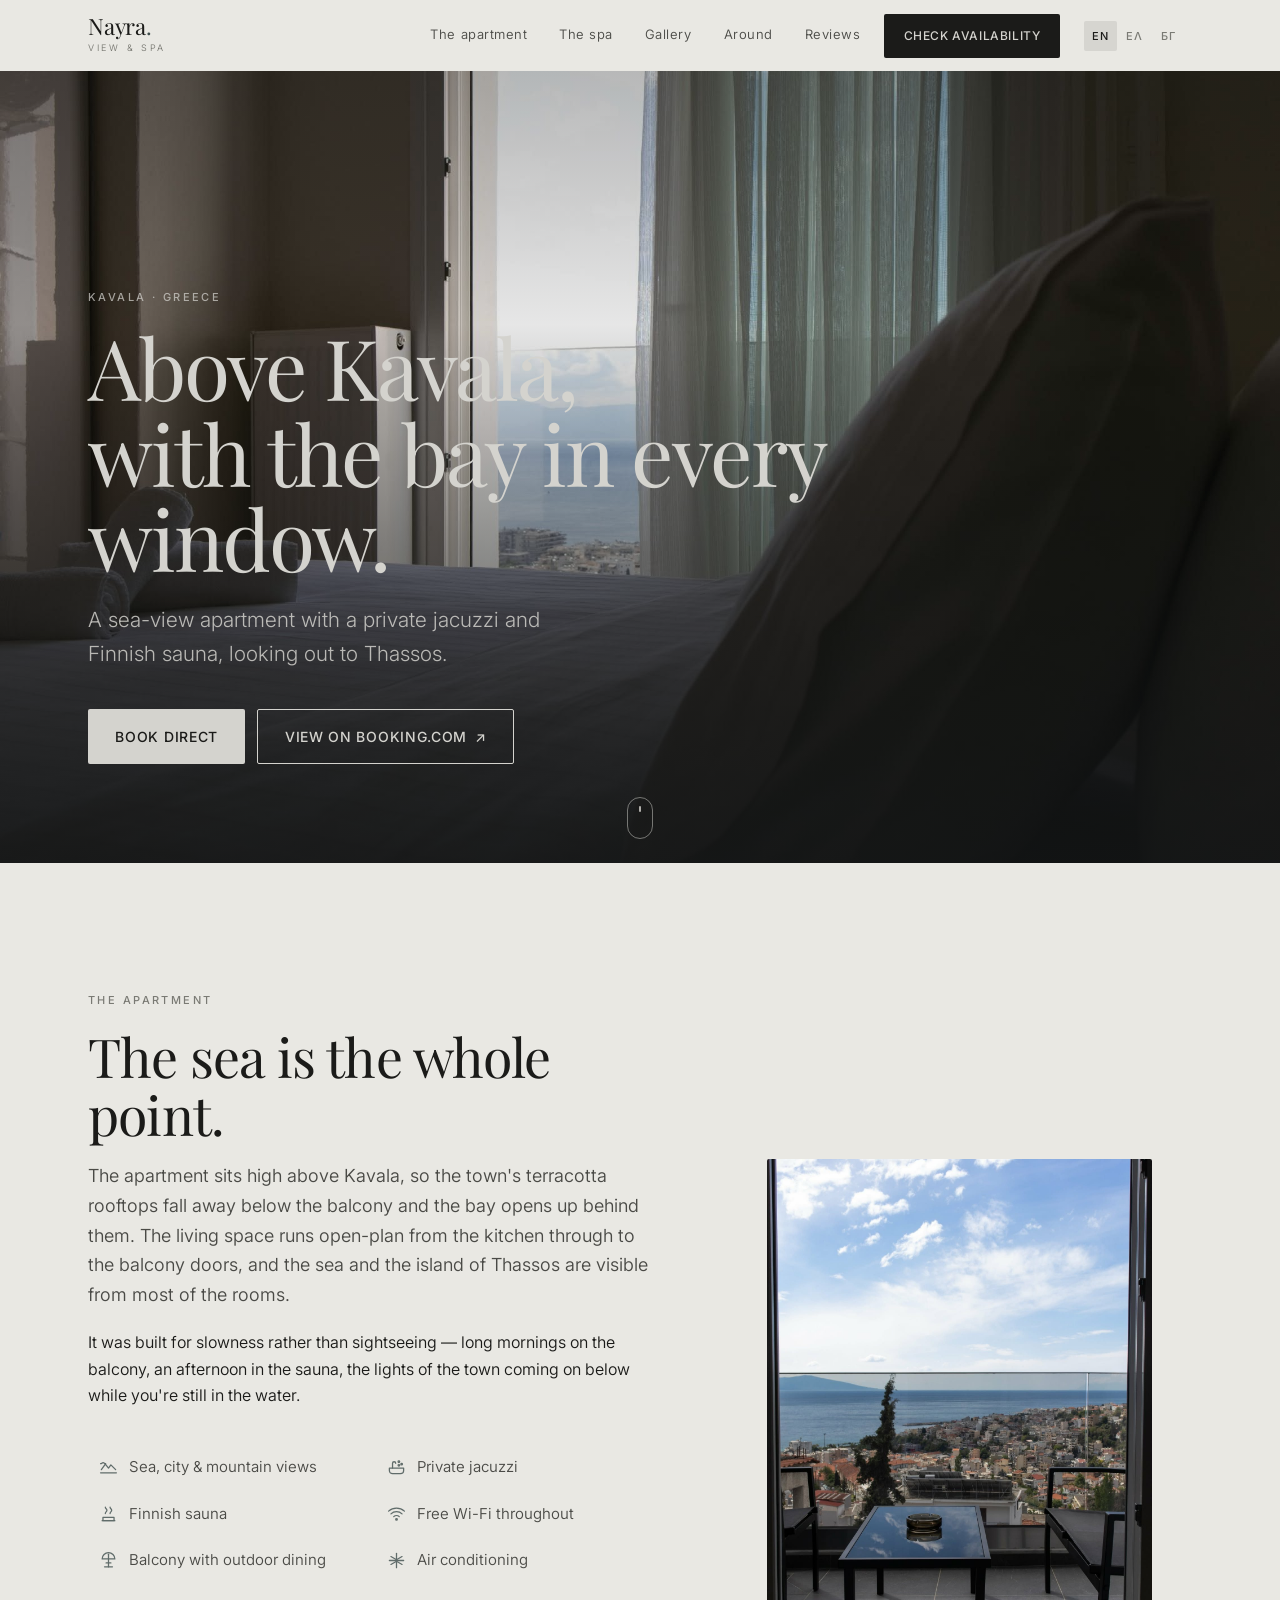
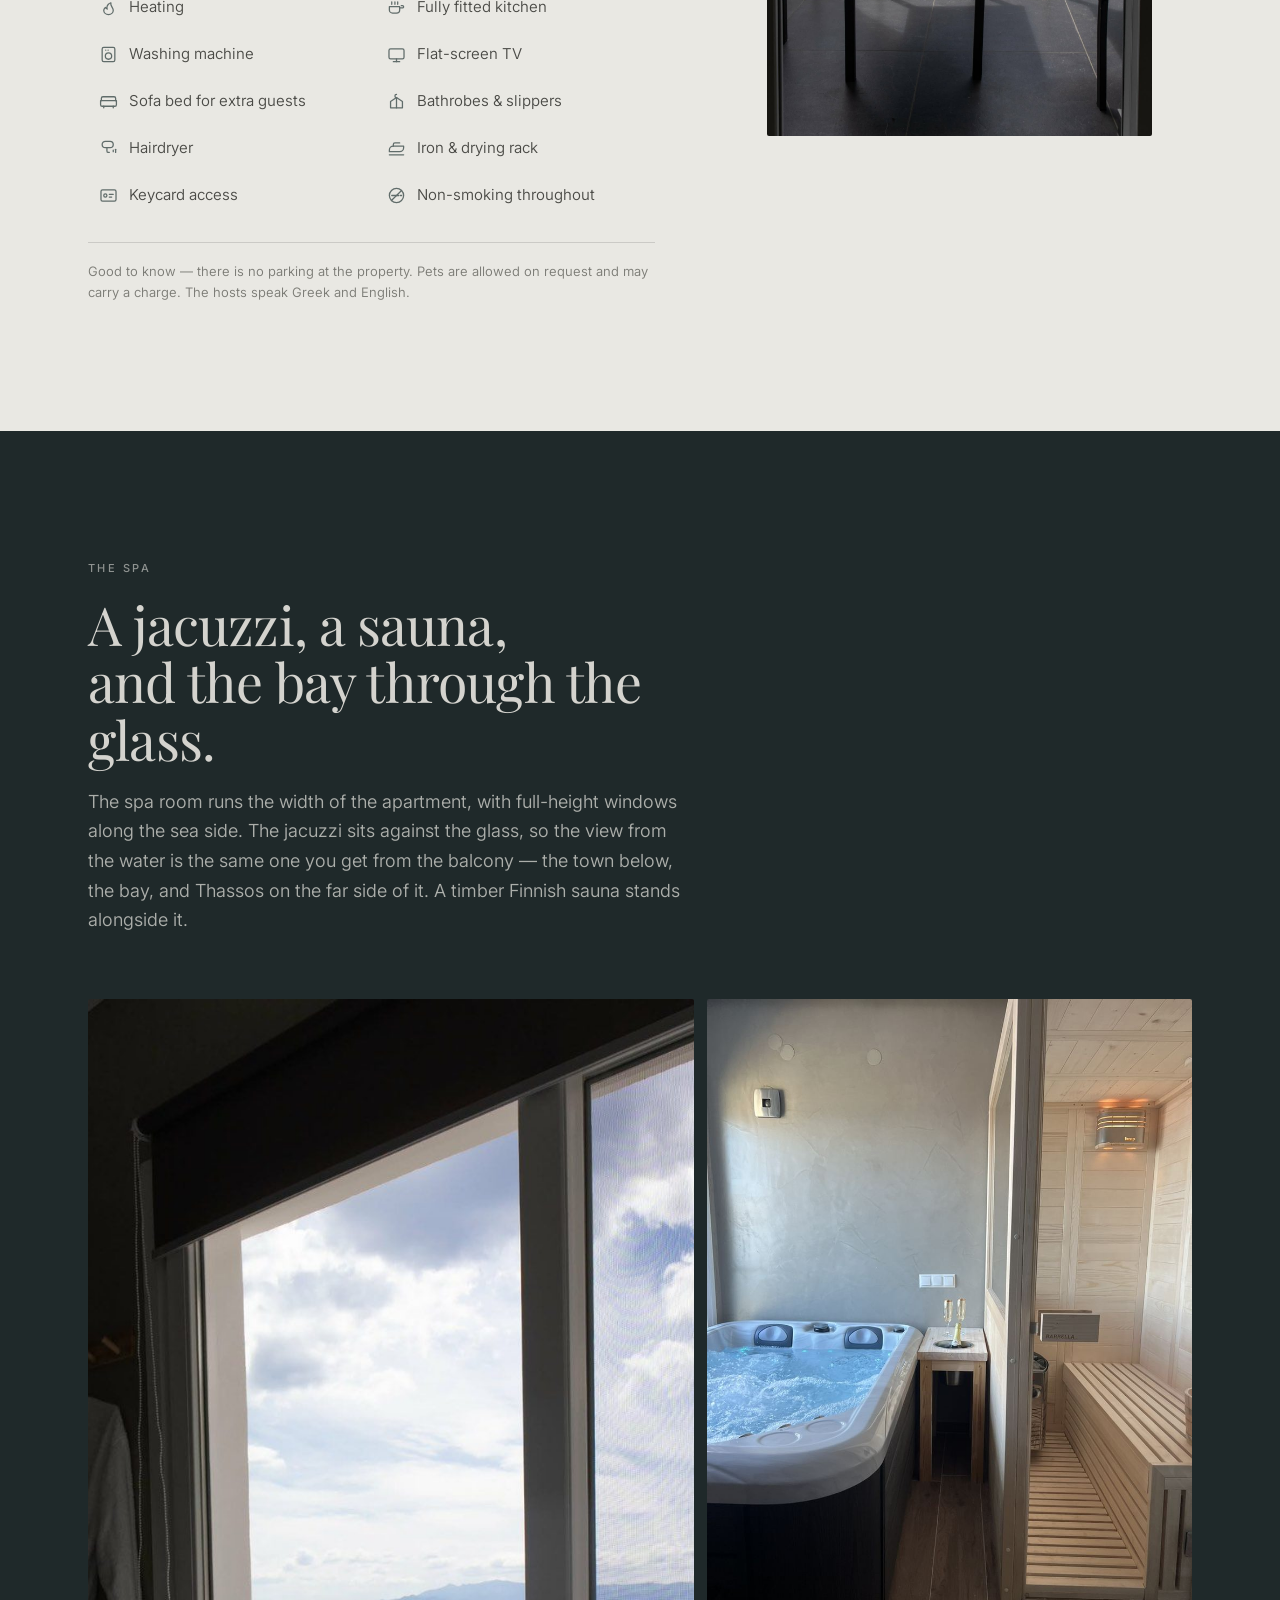
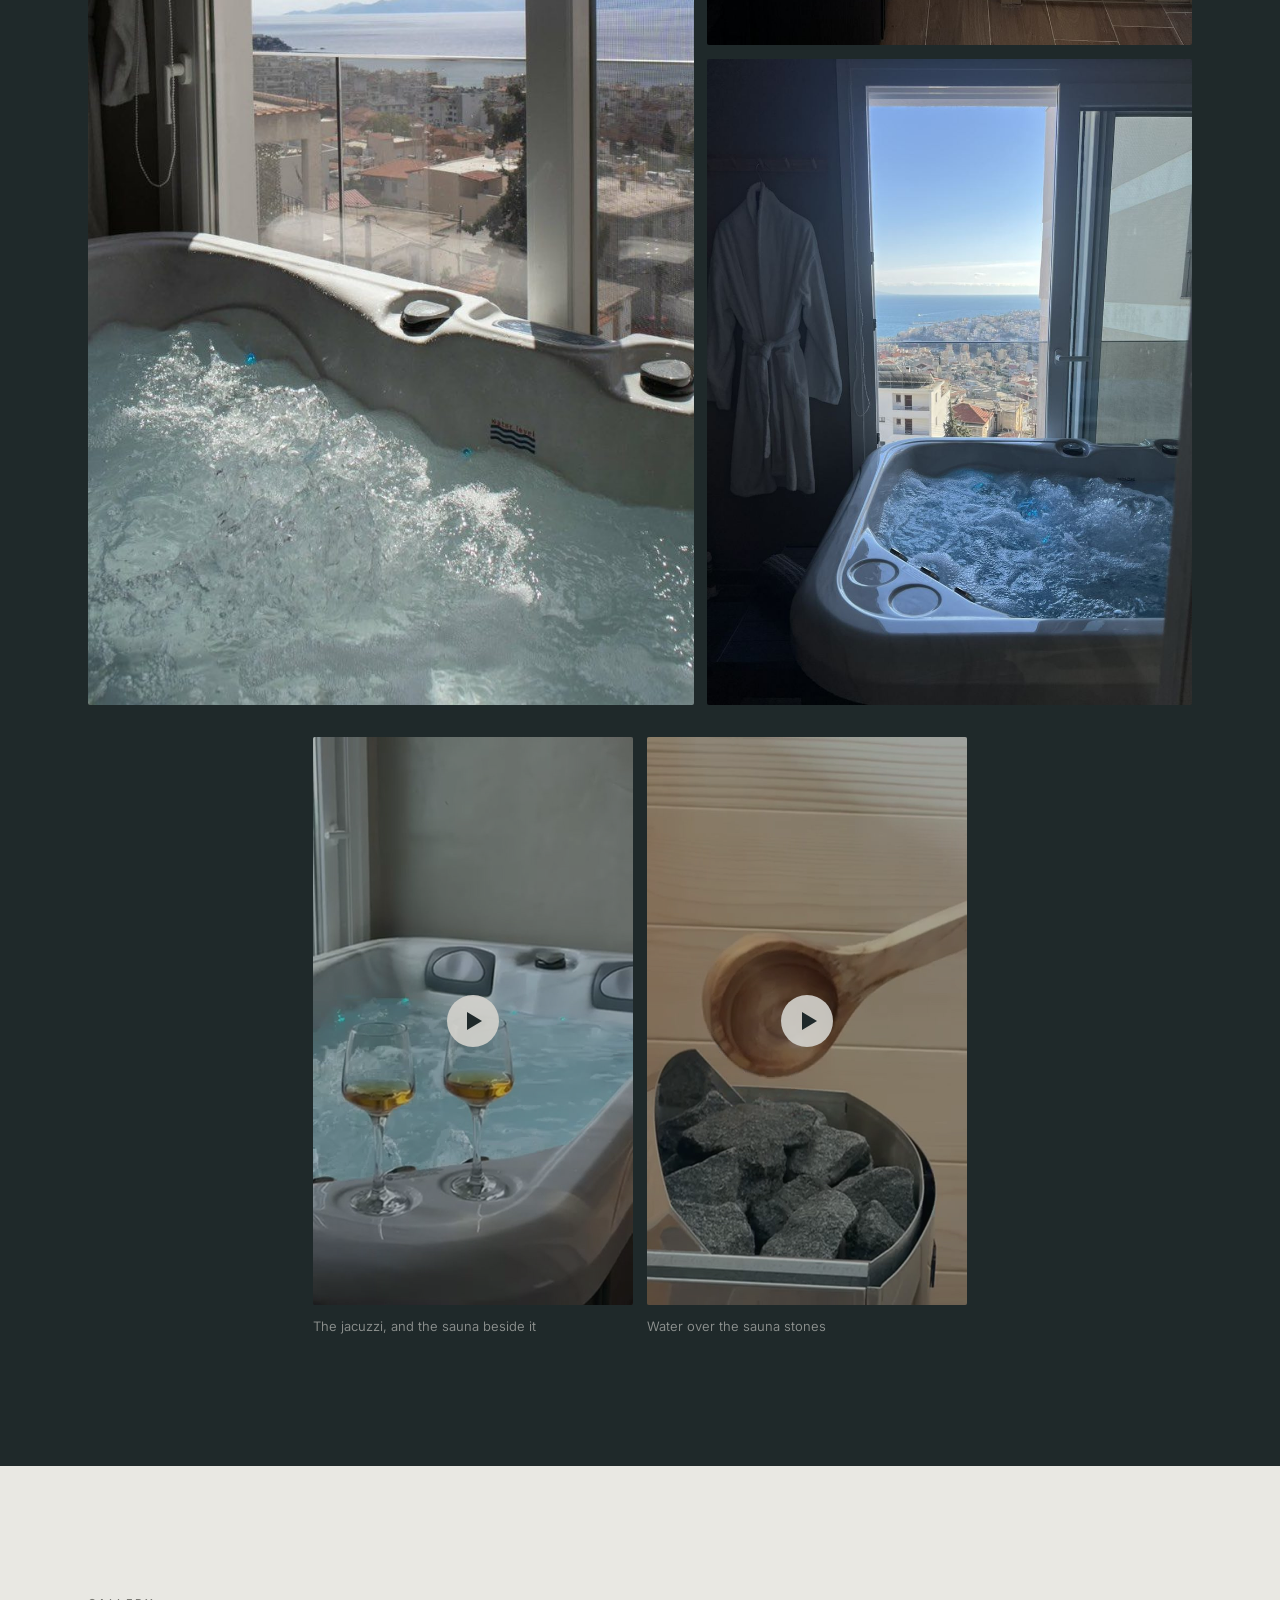
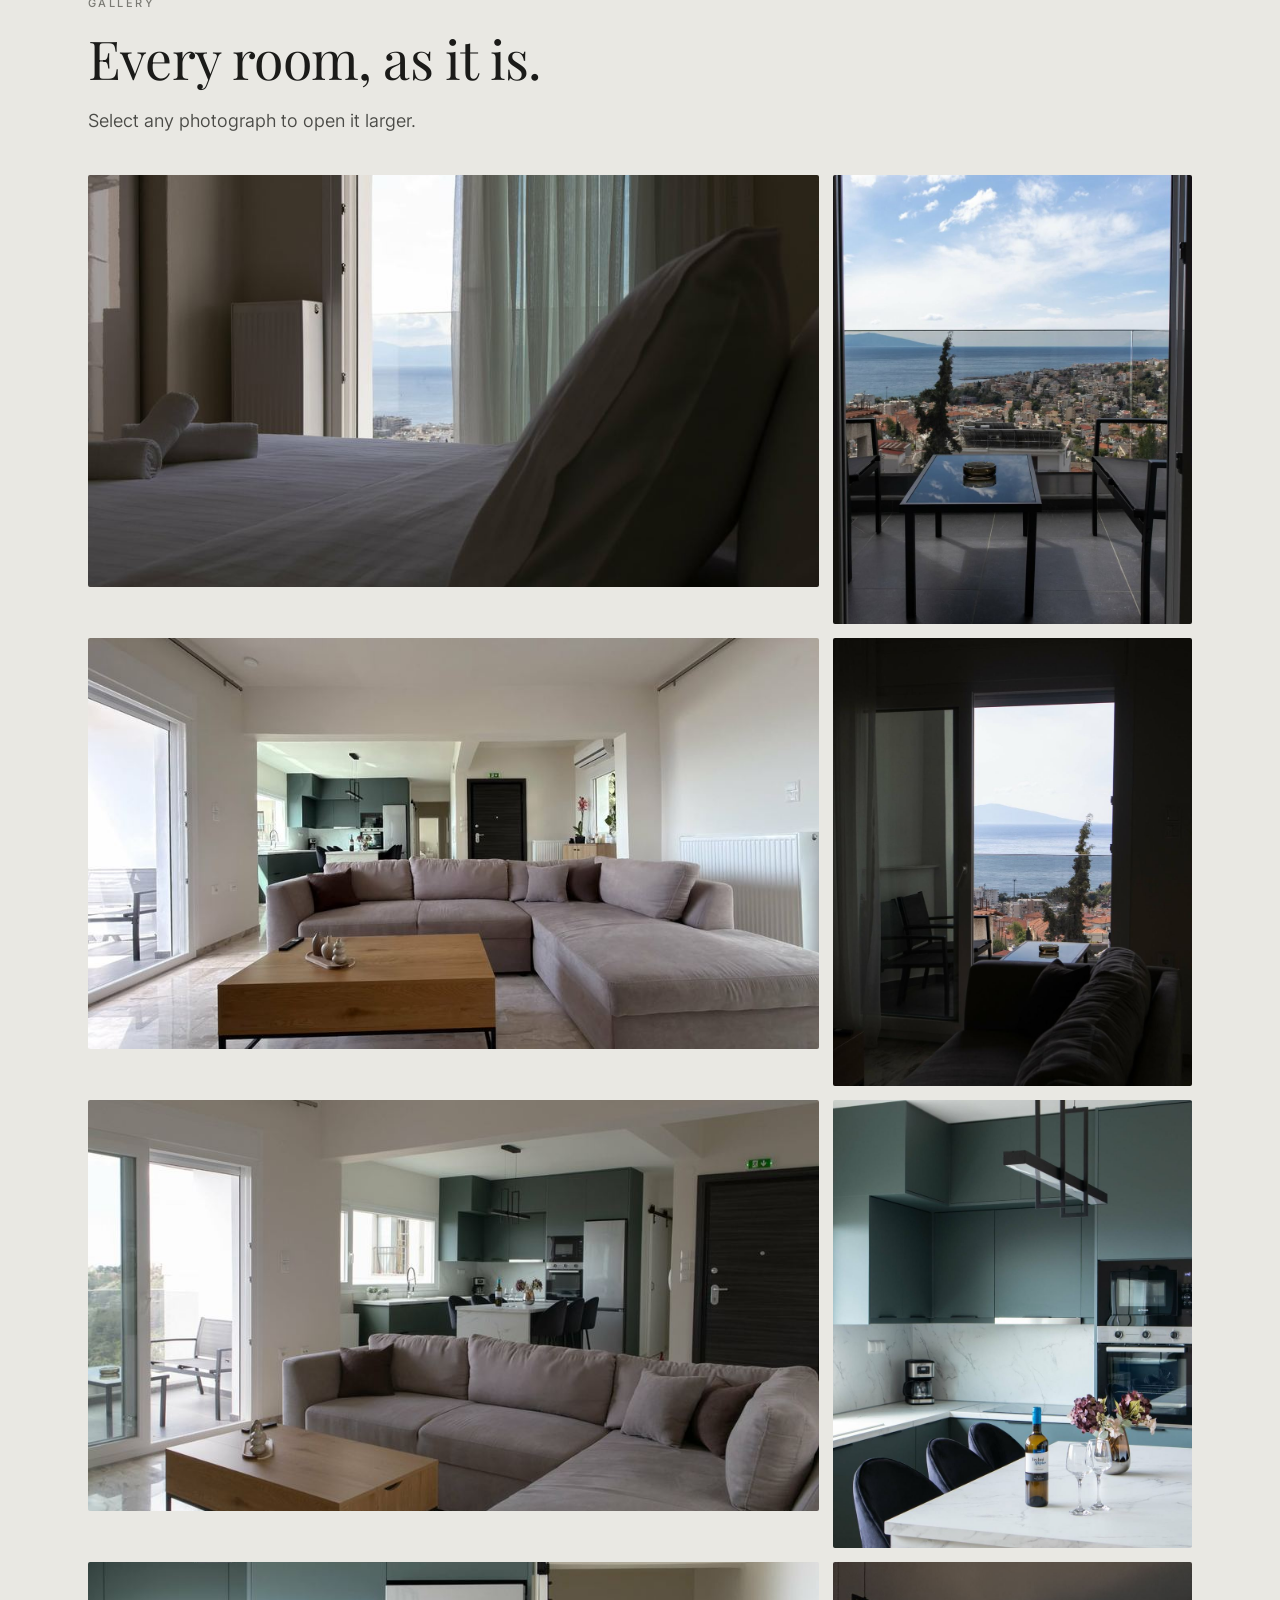
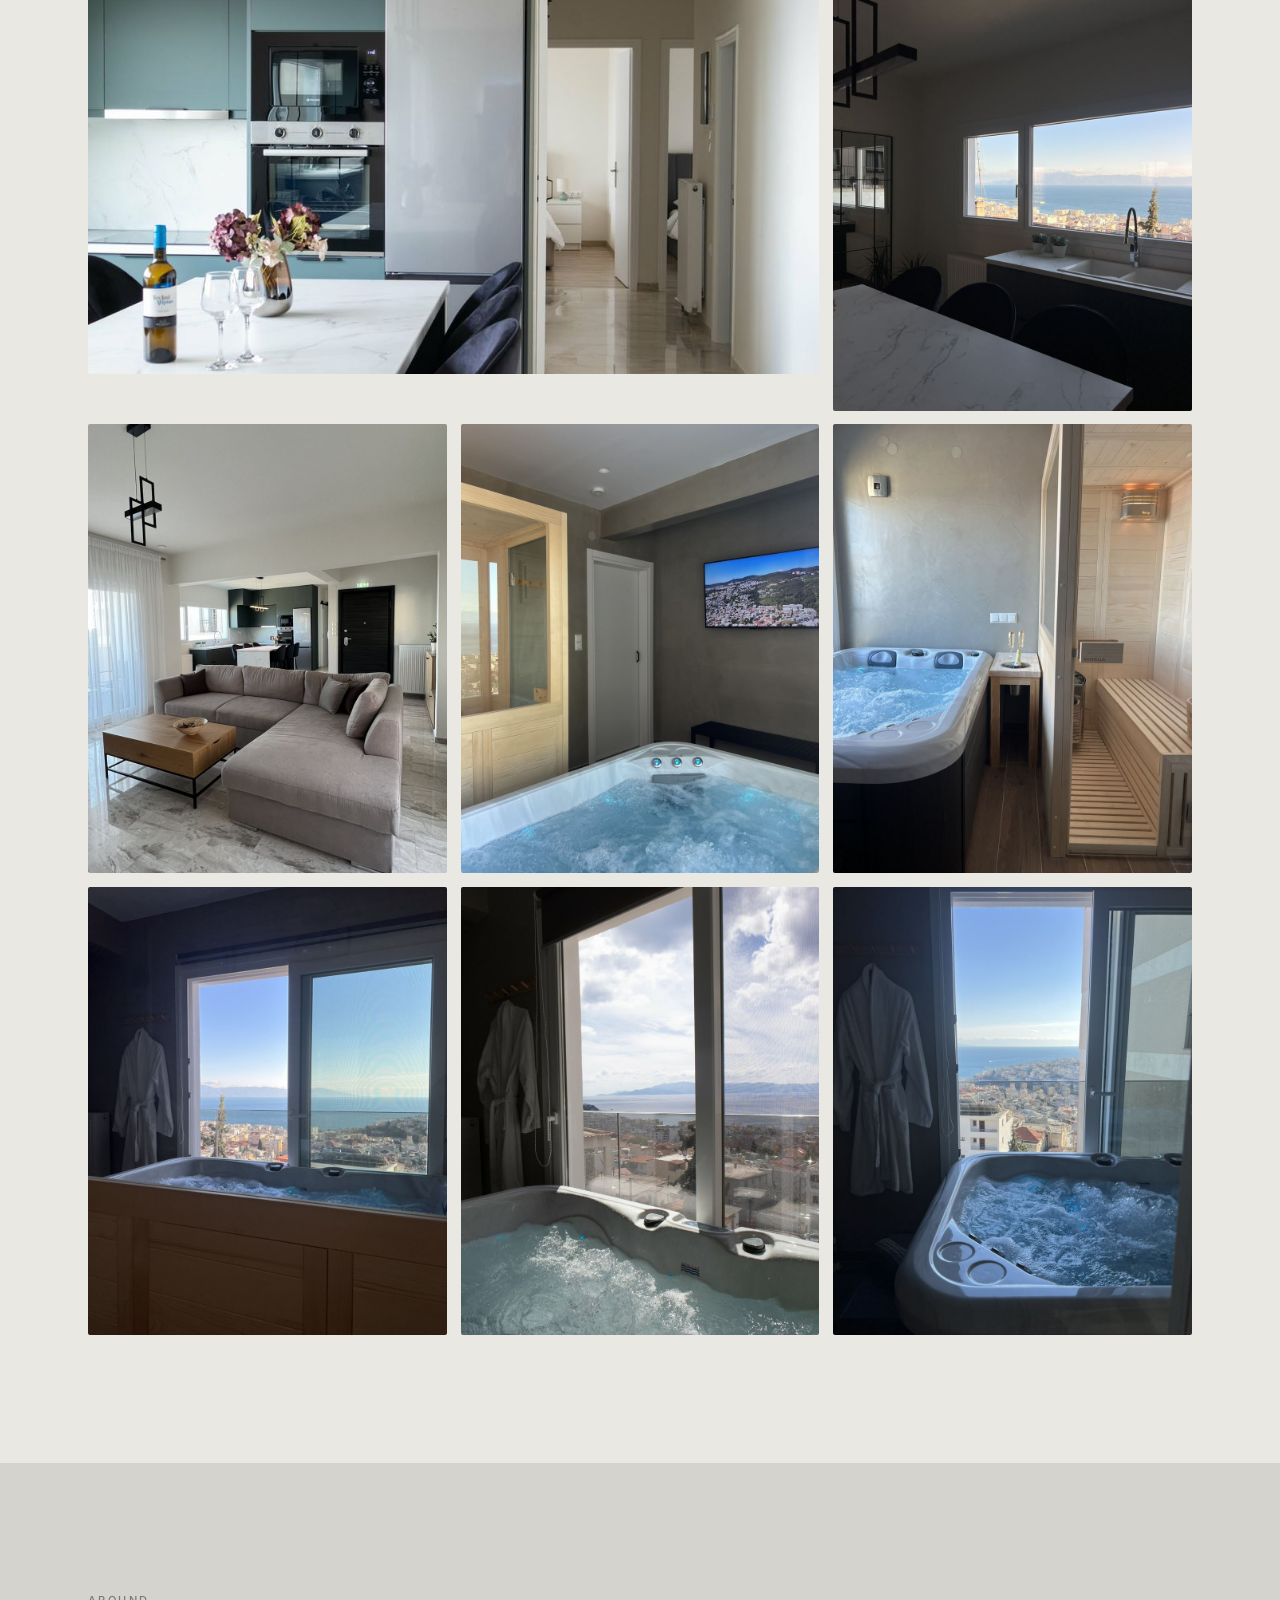
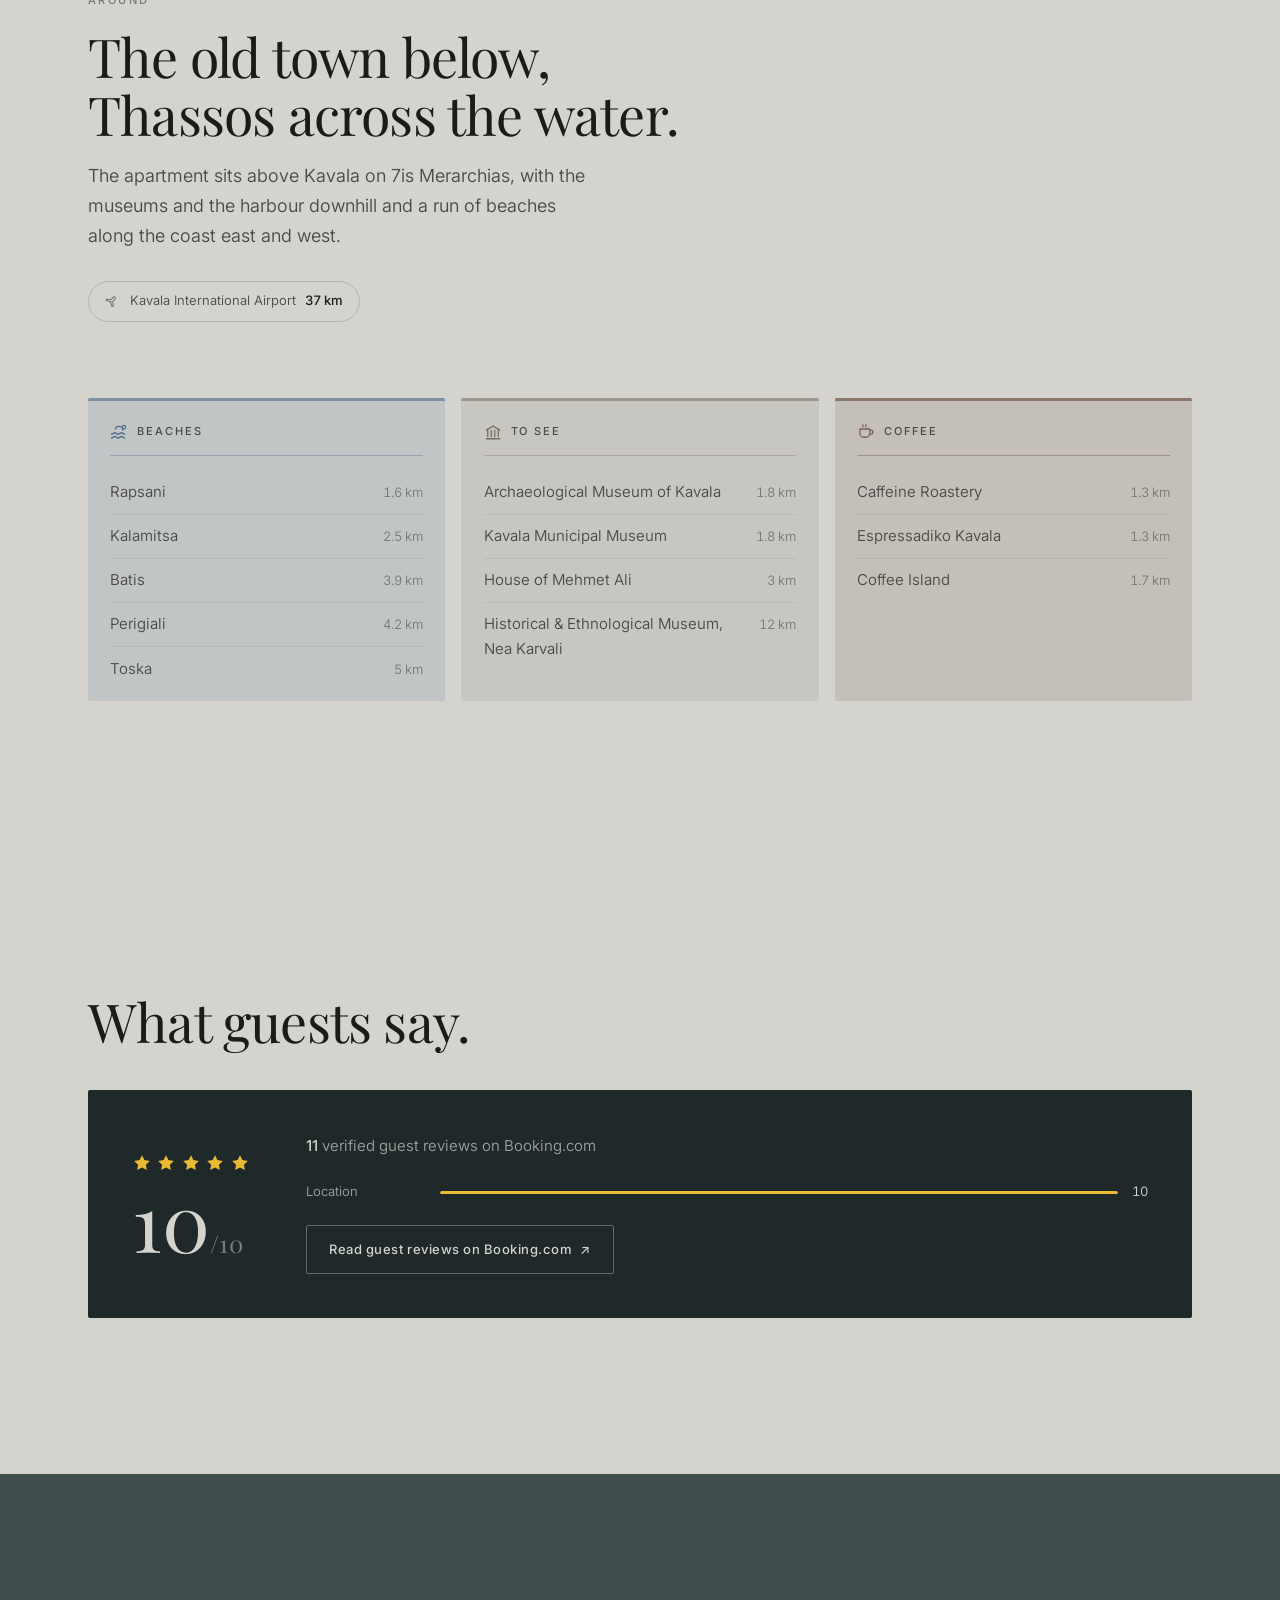
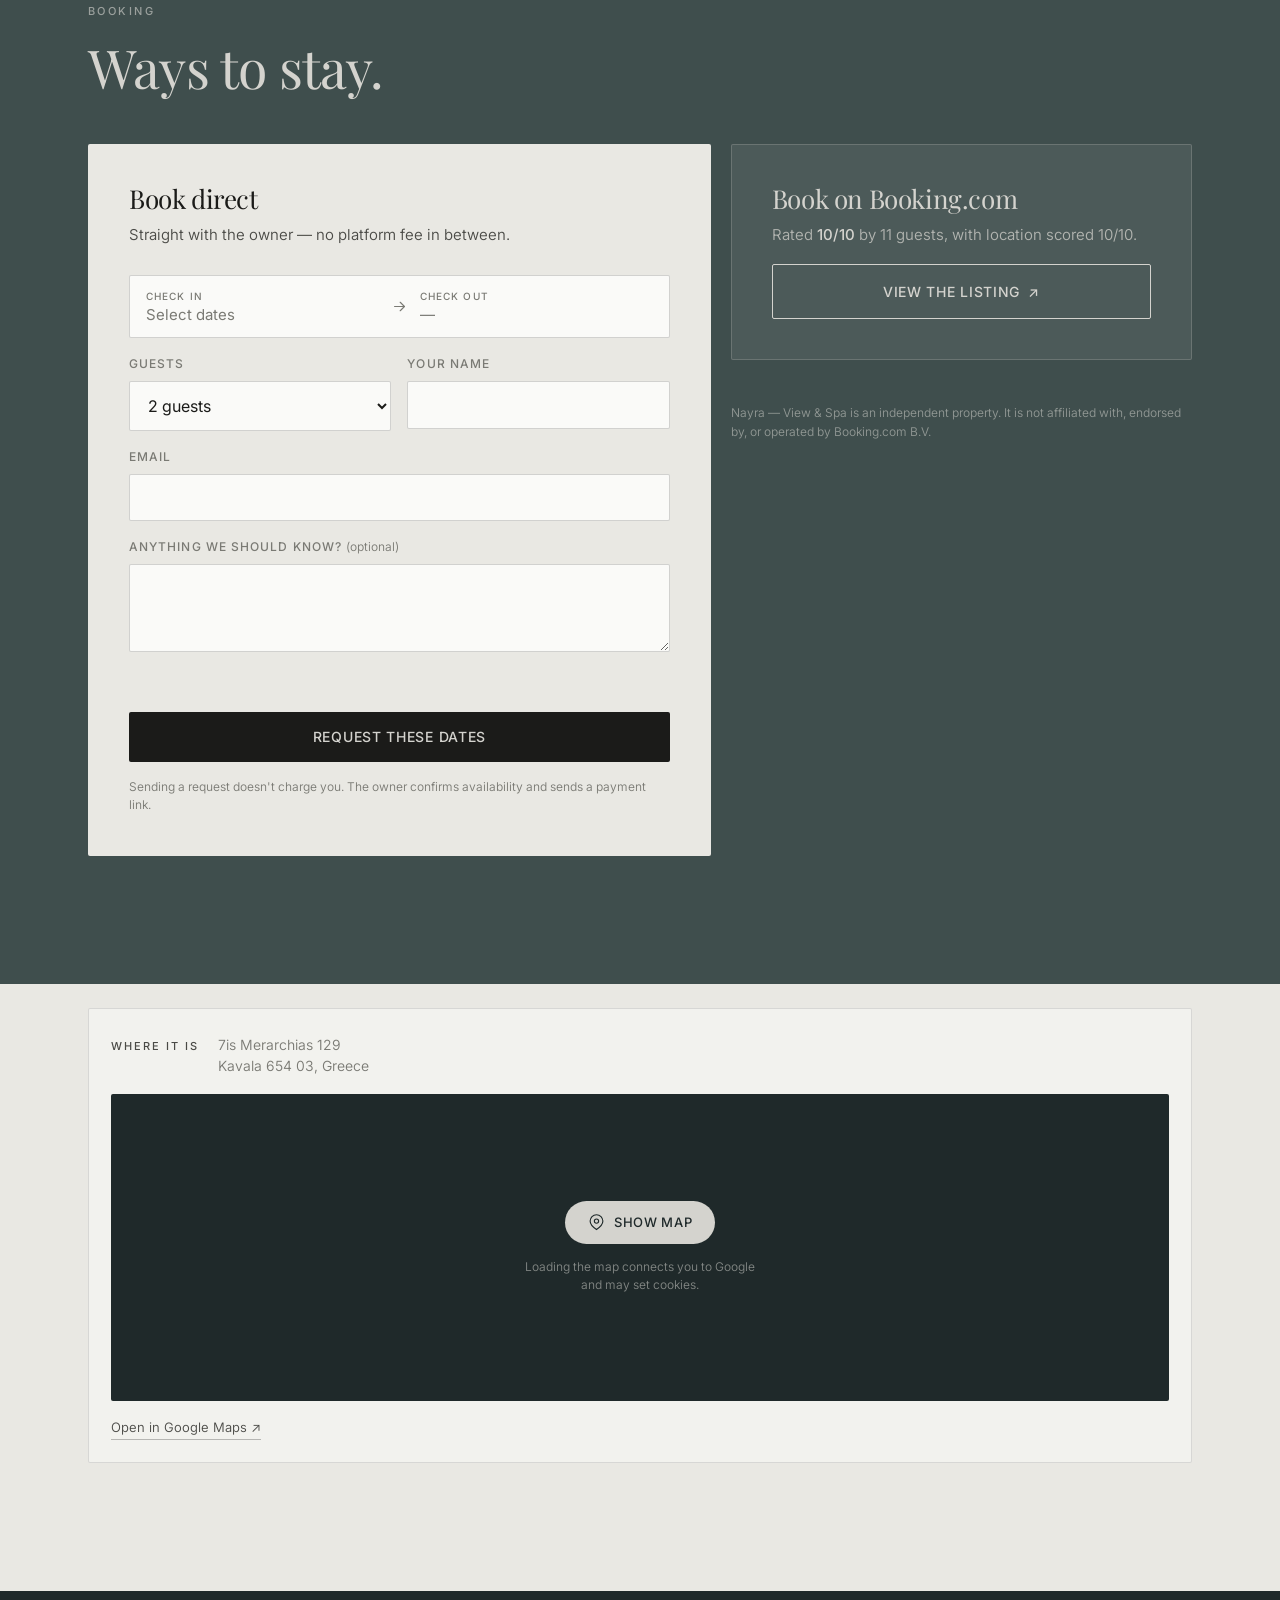
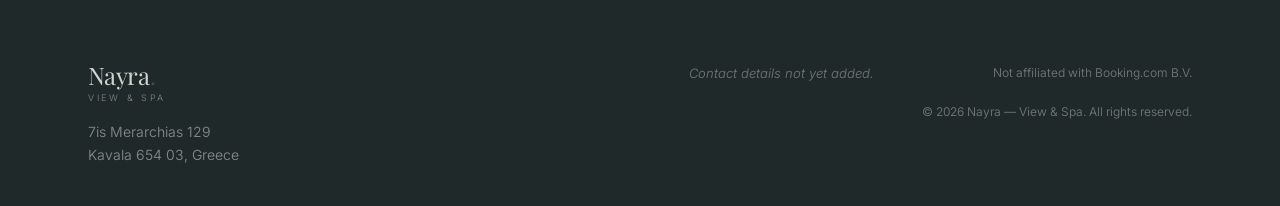
==== commit 19e02ad4: "Phone fixes: gallery gaps, hero legibility, video playback on iOS Gallery — a full-width tile cannot" ====
--- a/index.html
+++ b/index.html
@@ -203,7 +203,7 @@
     <div class="films" id="films">
       <figure class="film">
         <div class="film__box">
-          <video class="film__v" width="640" height="1136" preload="none" muted loop playsinline
+          <video class="film__v" width="640" height="1136" preload="none" muted loop playsinline webkit-playsinline
                  poster="/media/spa-jacuzzi-to-sauna-poster.jpg">
             <source src="/media/spa-jacuzzi-to-sauna.mp4" type="video/mp4">
           </video>
@@ -216,7 +216,7 @@
 
       <figure class="film">
         <div class="film__box">
-          <video class="film__v" width="640" height="1136" preload="none" muted loop playsinline
+          <video class="film__v" width="640" height="1136" preload="none" muted loop playsinline webkit-playsinline
                  poster="/media/spa-sauna-ladle-poster.jpg">
             <source src="/media/spa-sauna-ladle.mp4" type="video/mp4">
           </video>
--- a/static/css/style.css
+++ b/static/css/style.css
@@ -186,6 +186,17 @@
   background:
     linear-gradient(to top, rgba(20,22,23,.86) 0%, rgba(20,22,23,.46) 38%, rgba(20,22,23,.10) 68%, rgba(20,22,23,.30) 100%);
 }
+/* On a phone the hero is far taller than it is wide, so the headline lands on
+   the bright curtain in the middle of the photo rather than the dark bedding.
+   The desktop scrim is too light there — this is measurably stronger. */
+@media (max-width: 700px) {
+  .hero__scrim {
+    background:
+      linear-gradient(to top, rgba(20,22,23,.92) 0%, rgba(20,22,23,.78) 30%,
+                      rgba(20,22,23,.55) 55%, rgba(20,22,23,.34) 78%, rgba(20,22,23,.42) 100%);
+  }
+  .hero__img { object-position: 45% 50%; }
+}
 .hero__body { width: 100%; max-width: var(--wrap); margin-inline: auto; padding: 0 var(--pad) clamp(3.5rem, 11vh, 6.5rem); color: var(--ground); }
 .hero__body .eyebrow { color: rgba(212,211,206,.72); }
 
@@ -299,20 +310,29 @@
    elements reliably inside a multicol container, which left all but one tile
    unrendered. Fixed tile ratios also read as more deliberate than ragged
    masonry given the mixed portrait/landscape sources. */
-.gal { display: grid; grid-template-columns: repeat(2, 1fr); gap: .7rem; }
+/* Phones: two uniform square tiles per row.
+
+   A full-width tile cannot sit beside a half-width one, so alternating wide
+   and narrow tiles in a 2-column grid left a hole after every narrow one.
+   Squares also crop a landscape photo far less brutally than the 4:5 portrait
+   this used to be. Wide tiles only appear from 3 columns up, where the
+   sequence divides exactly and nothing is left over. */
+.gal {
+  display: grid; grid-template-columns: repeat(2, 1fr); gap: .5rem;
+  grid-auto-flow: row dense;
+}
 .gal__i {
   margin: 0; padding: 0; border: 0; background: none; cursor: zoom-in;
-  aspect-ratio: 4 / 5; border-radius: var(--r); overflow: hidden;
+  aspect-ratio: 1; border-radius: var(--r); overflow: hidden;
 }
 .gal__i img { width: 100%; height: 100%; object-fit: cover; transition: transform .7s var(--ease), opacity .4s; }
 .gal__i:hover img { transform: scale(1.04); opacity: .93; }
 
-/* Landscape originals get a wide tile so they aren't cropped to a portrait. */
-.gal__i--wide { grid-column: span 2; aspect-ratio: 16 / 10; }
-
 @media (min-width: 700px) {
   .gal { grid-template-columns: repeat(3, 1fr); gap: .85rem; }
-  .gal__i--wide { aspect-ratio: 16 / 9; }
+  .gal__i { aspect-ratio: 4 / 5; }
+  /* Landscape originals get a wide tile so they aren't cropped to a portrait. */
+  .gal__i--wide { grid-column: span 2; aspect-ratio: 16 / 9; }
 }
 
 /* ---------- Around ----------
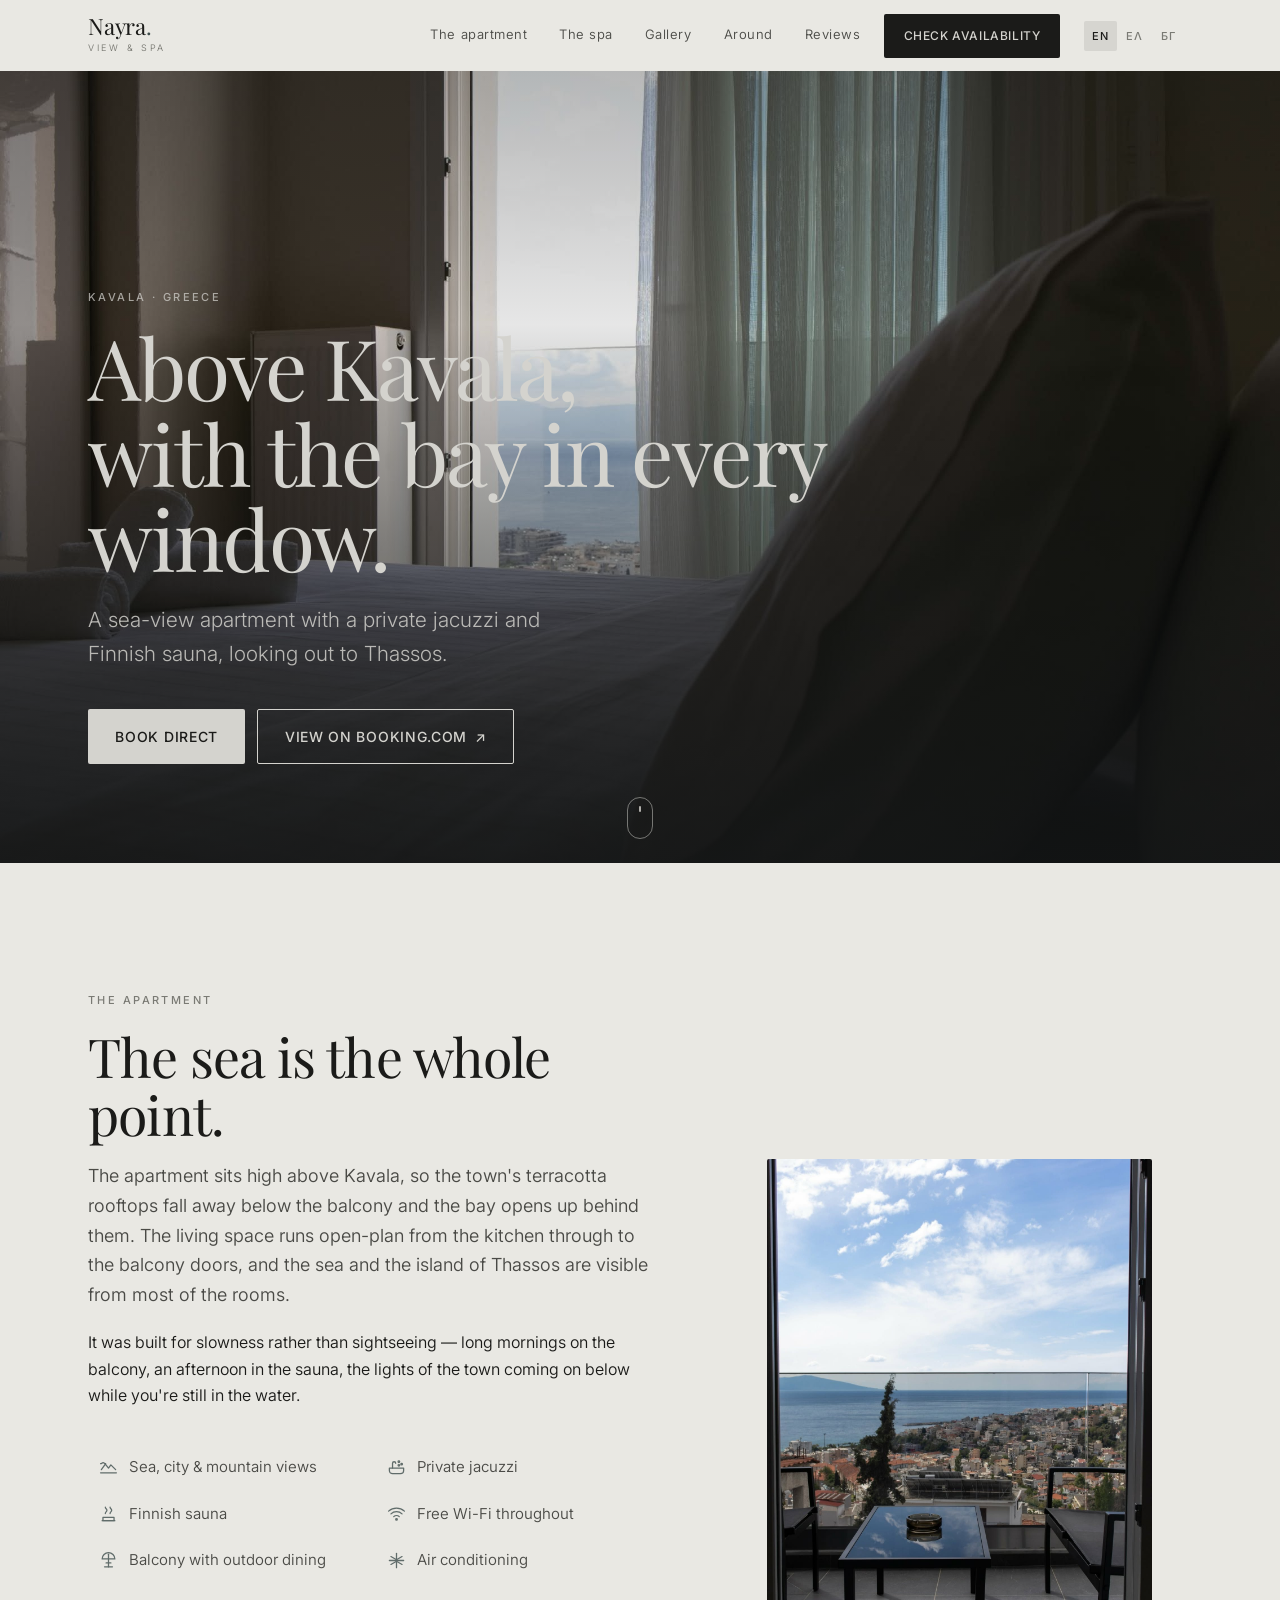
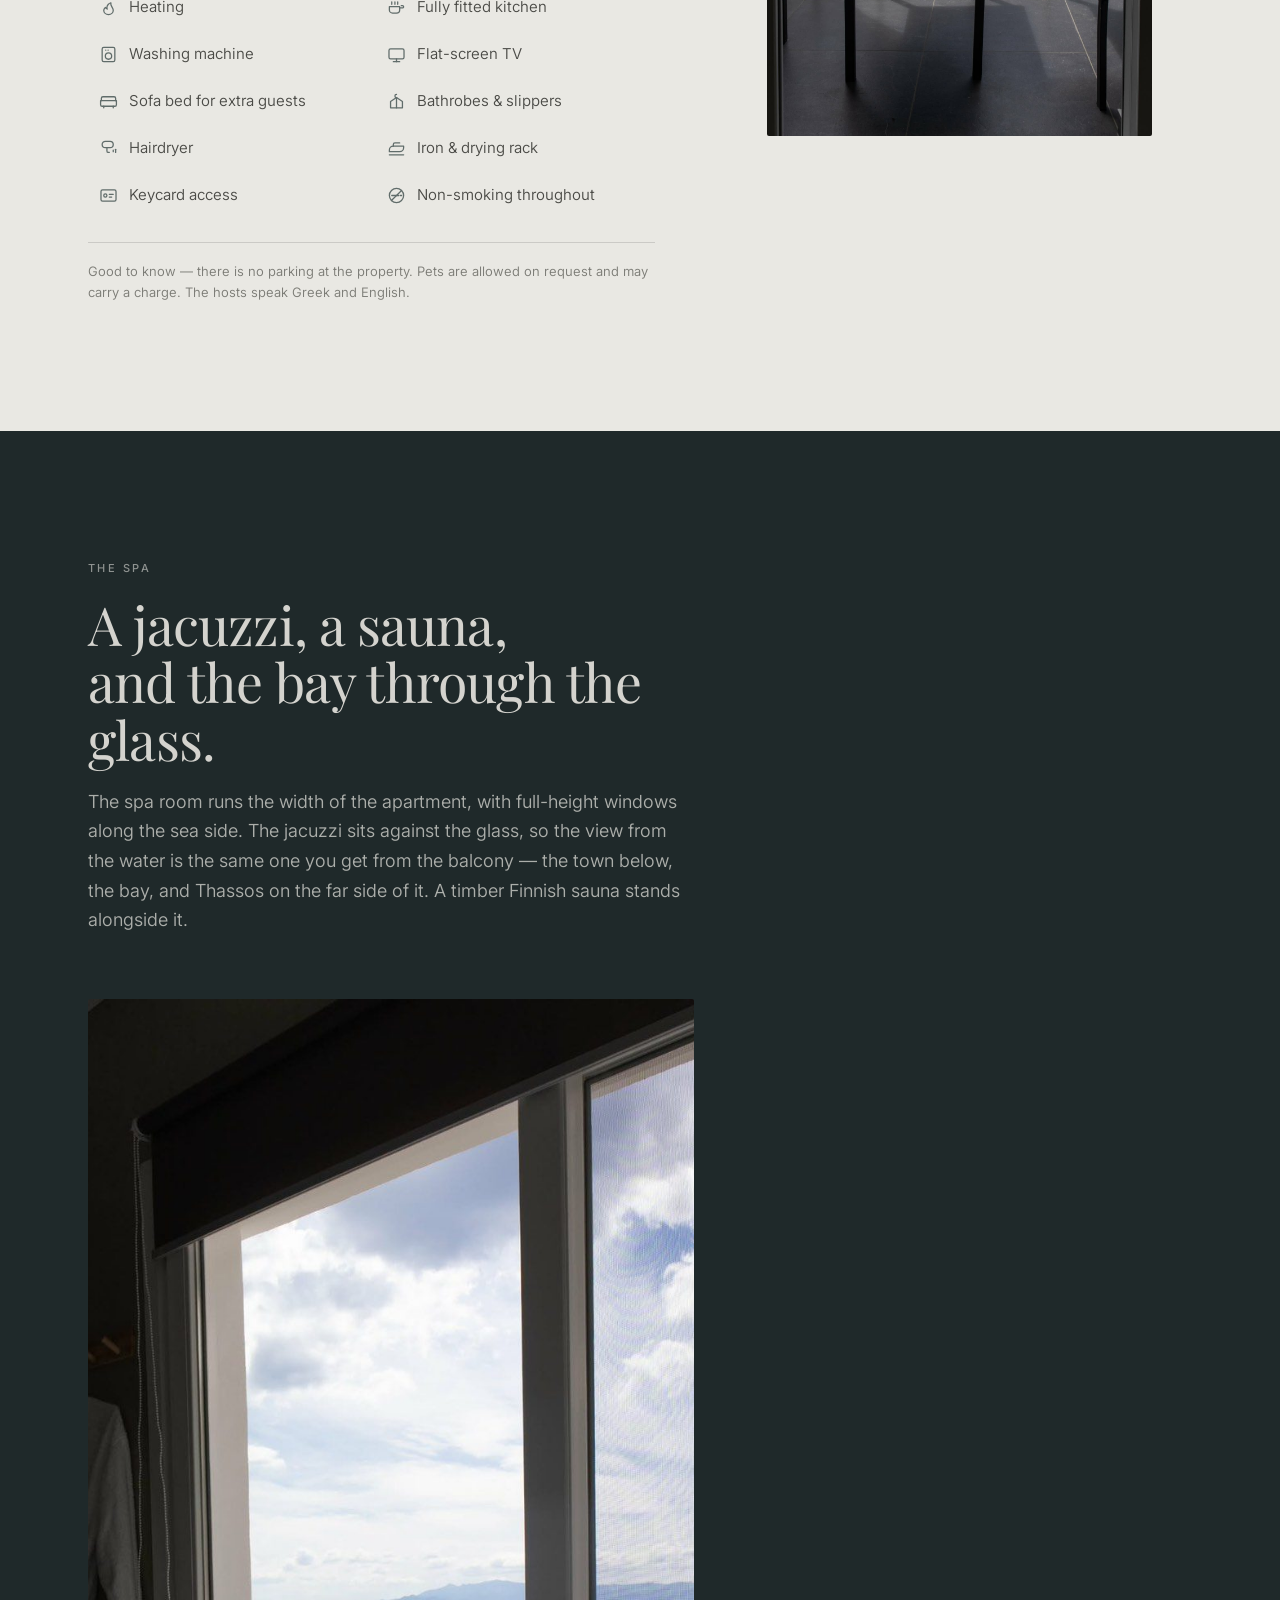
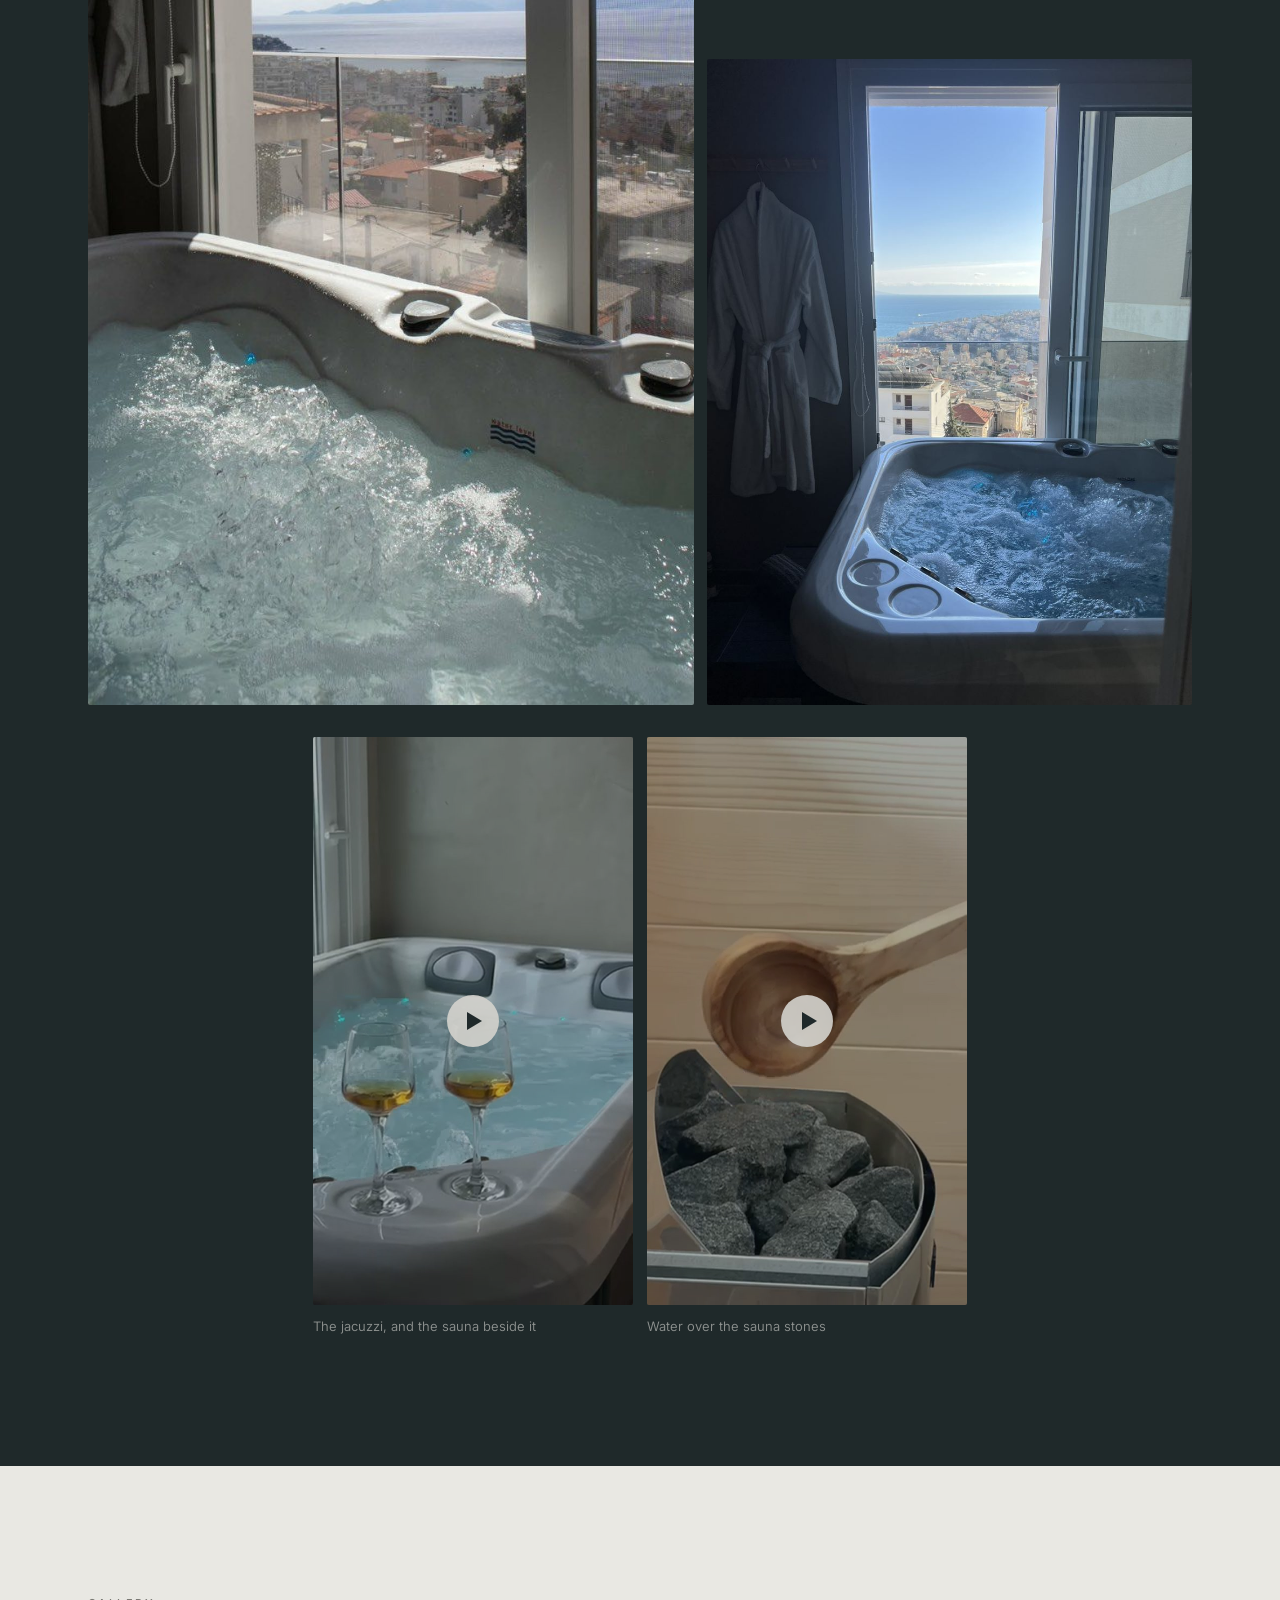
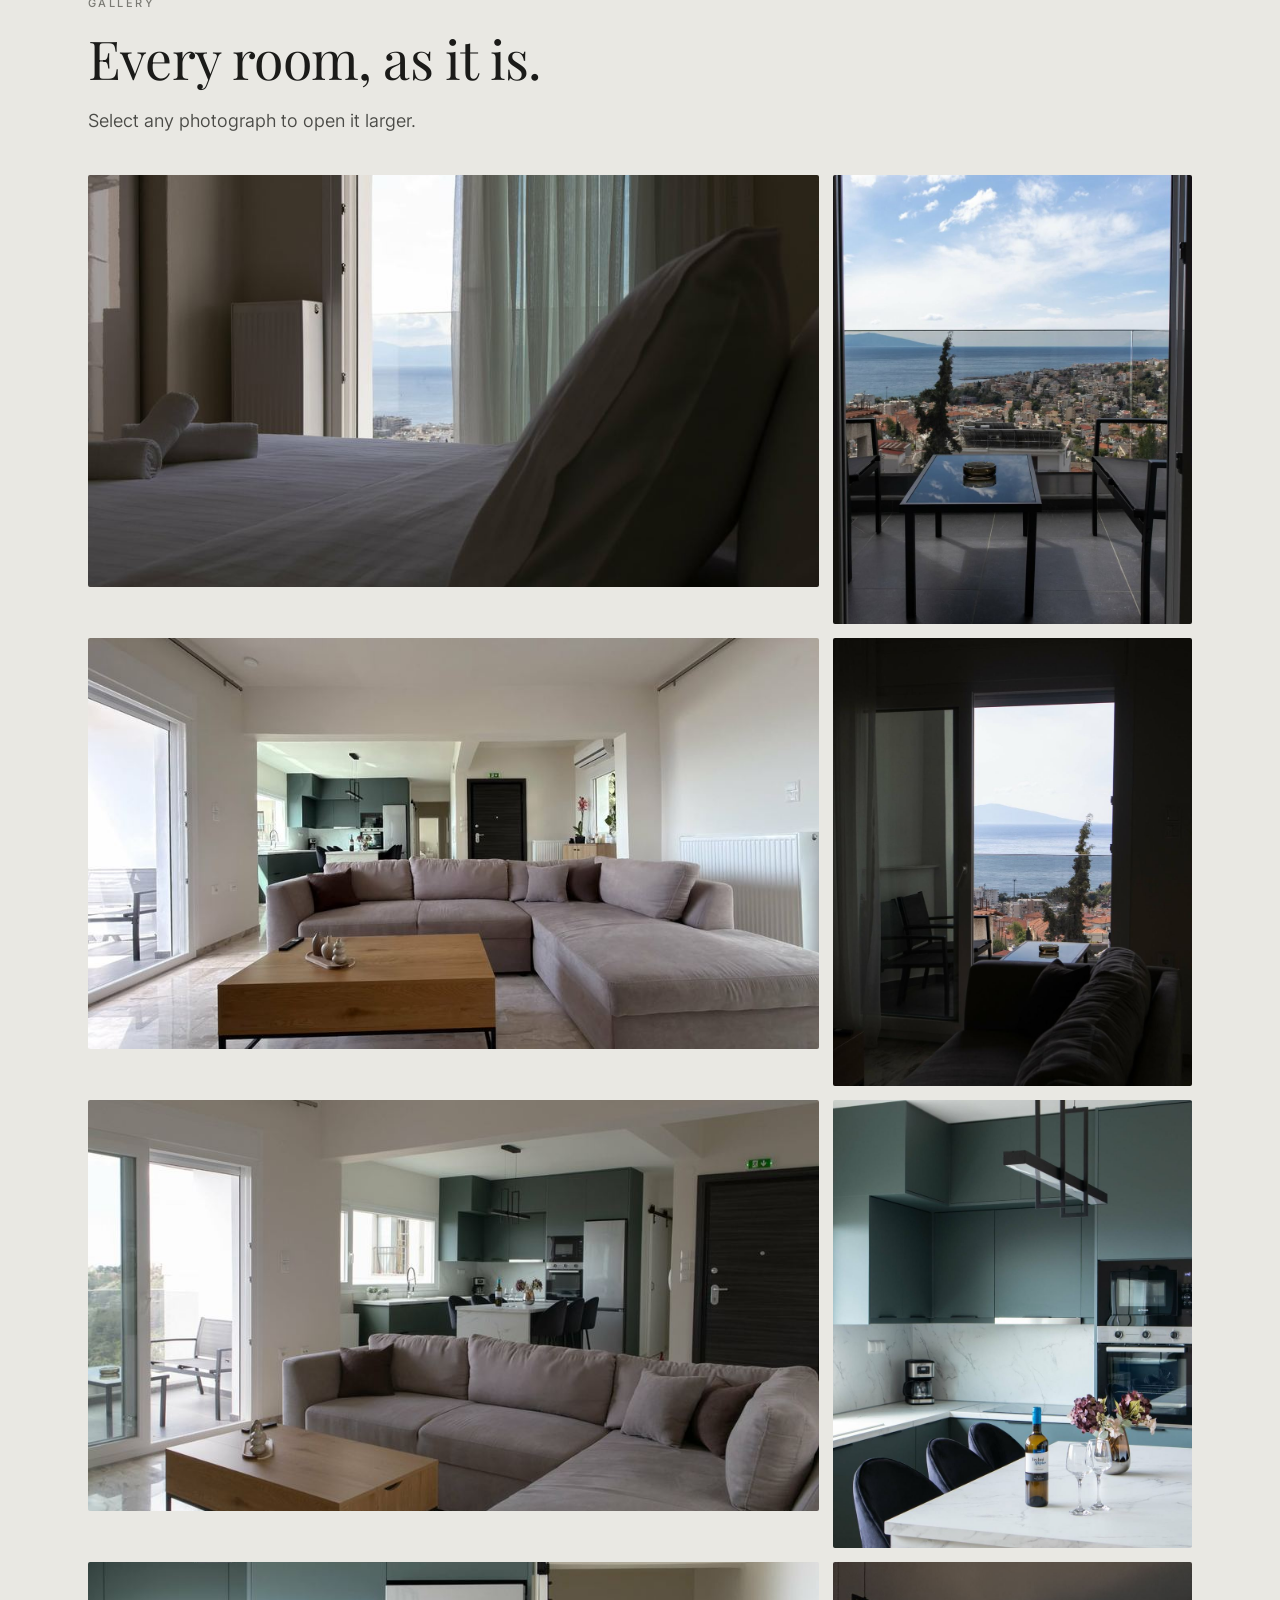
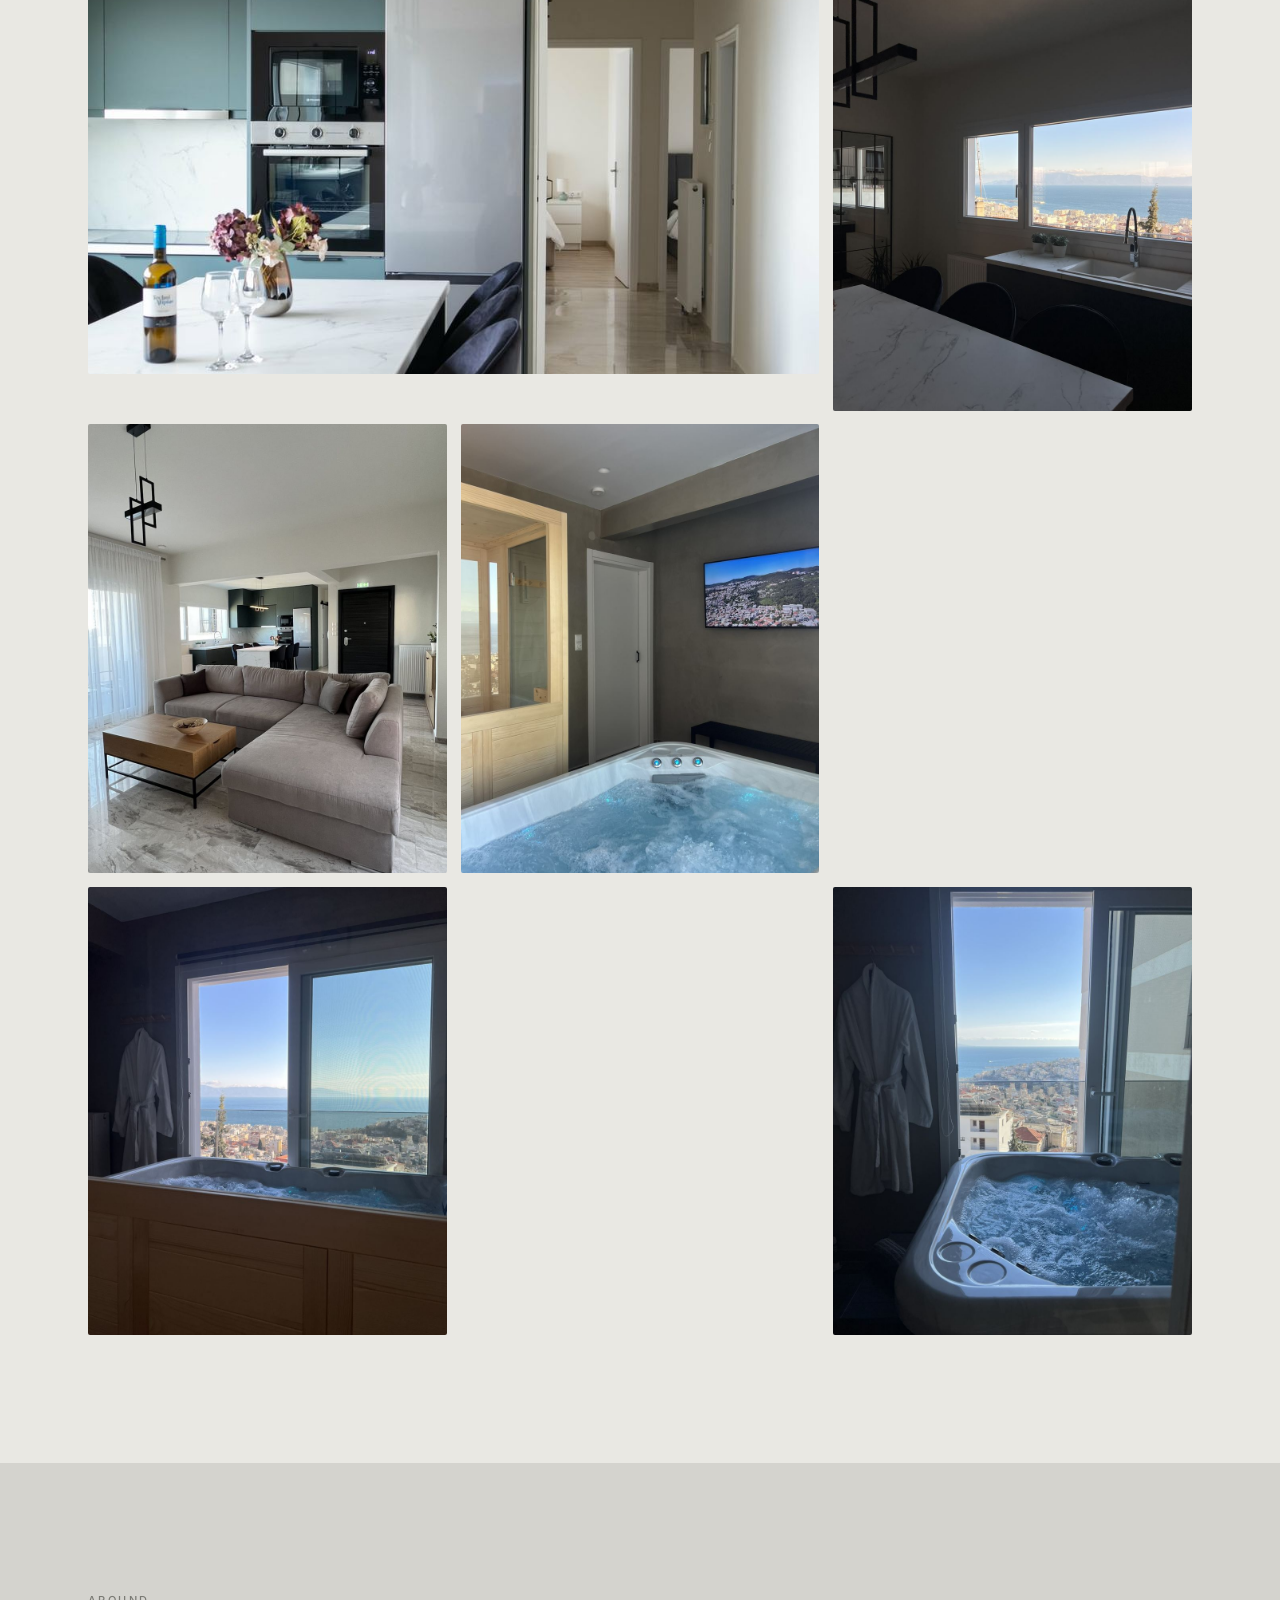
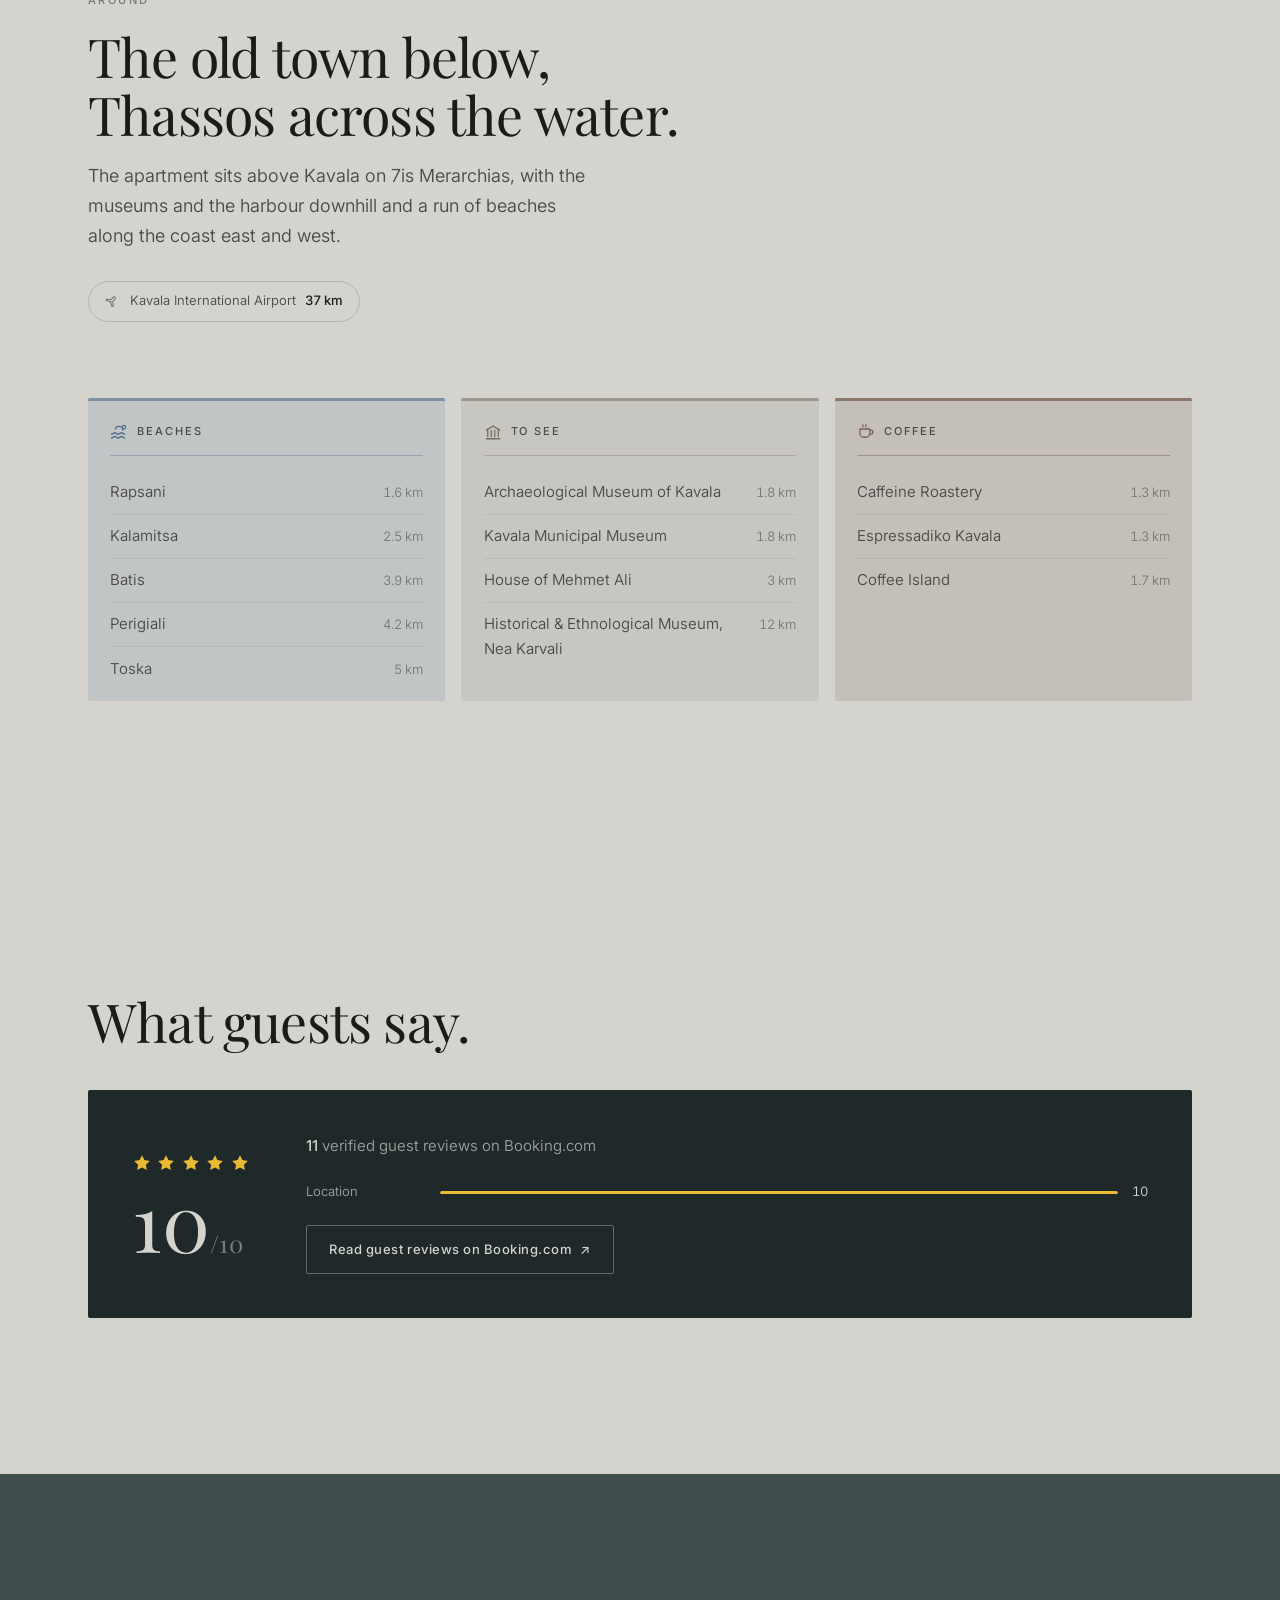
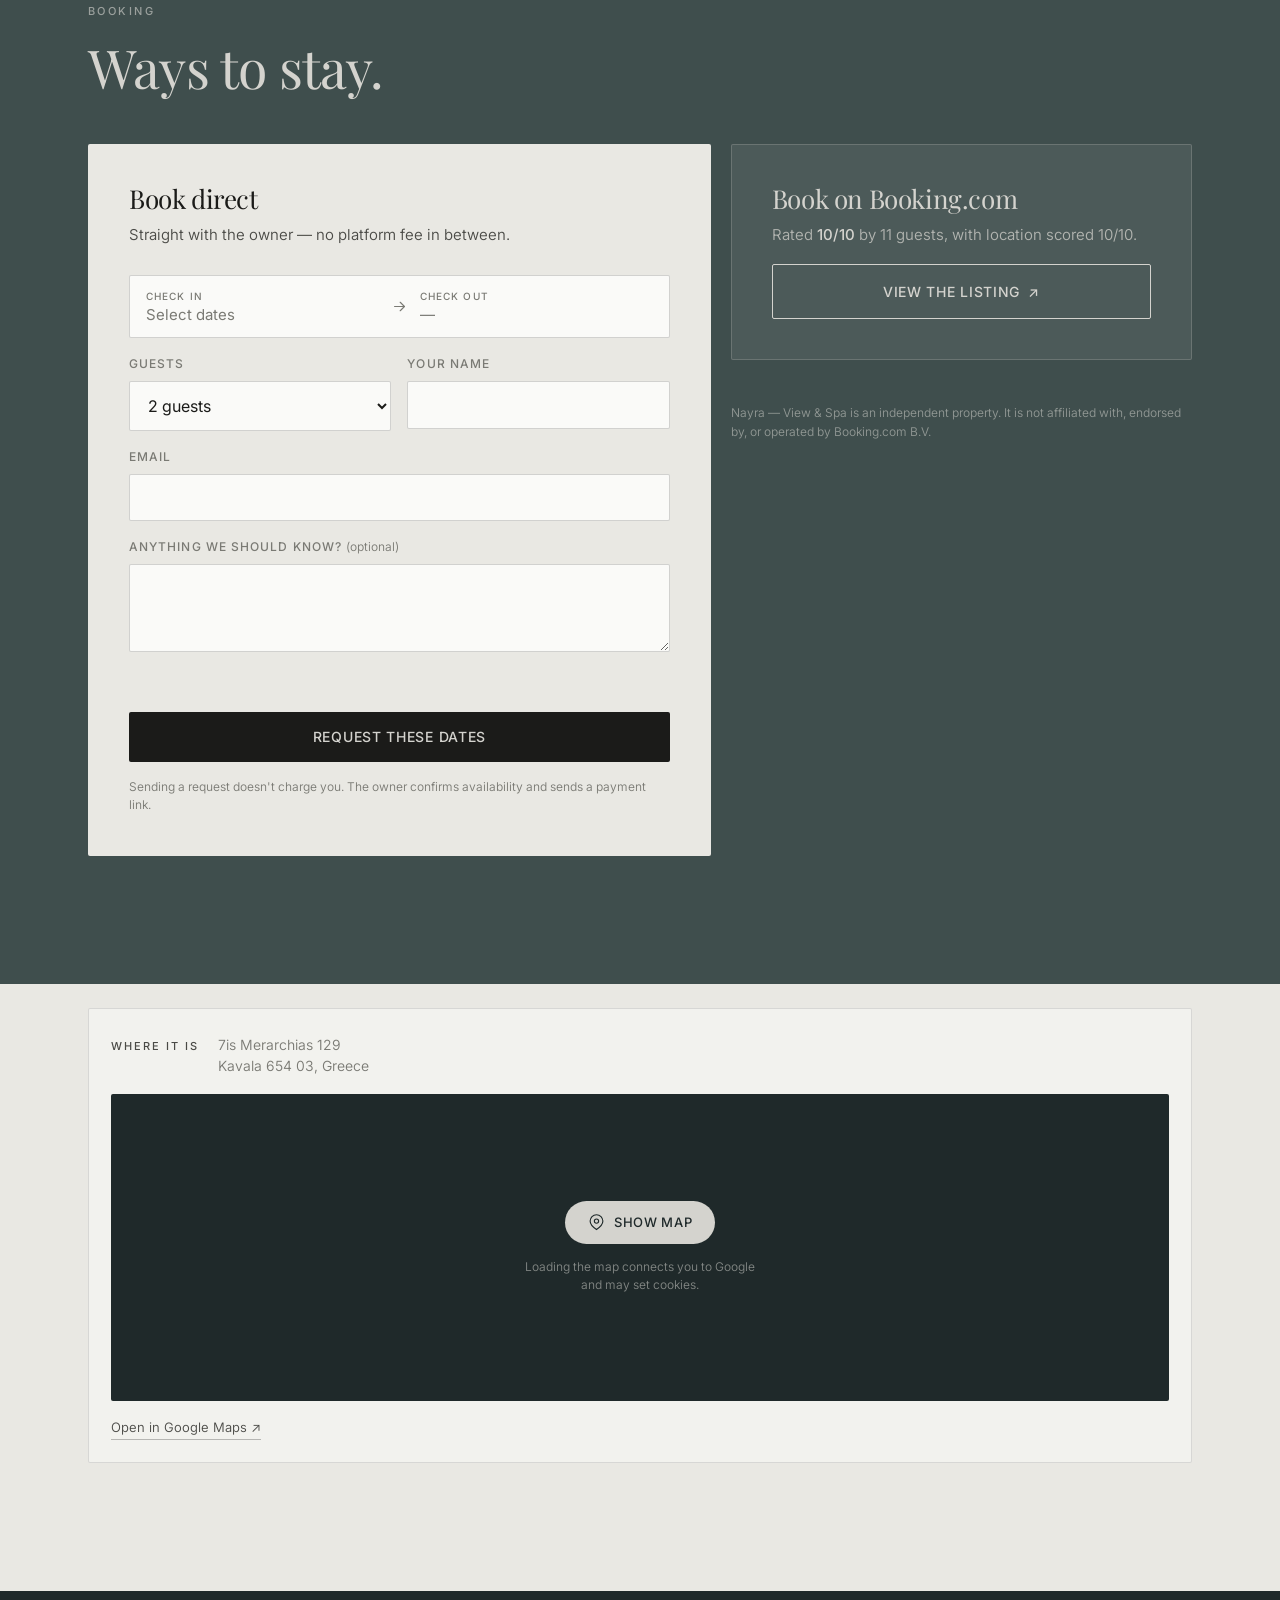
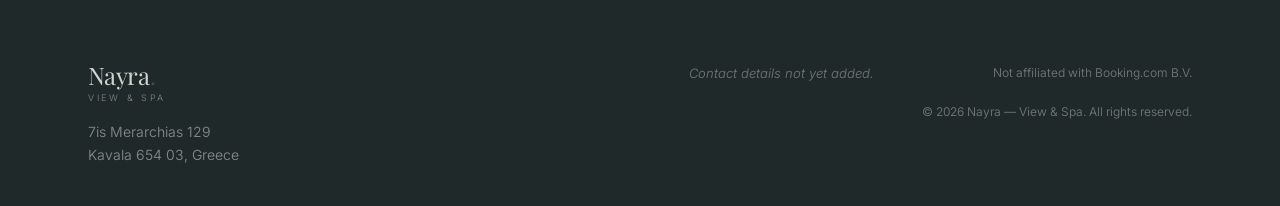
==== commit 48fb7b47: "Relative asset paths so the site works at any mount point Root-absolute paths (/media/...) only reso" ====
--- a/index.html
+++ b/index.html
@@ -27,14 +27,14 @@
 <meta name="twitter:image" content="https://example.com/media/og-cover.jpg">
 
 <meta name="theme-color" content="#1F292A">
-<link rel="icon" href="/favicon.svg" type="image/svg+xml">
-<link rel="apple-touch-icon" href="/media/og-cover.jpg">
+<link rel="icon" href="favicon.svg" type="image/svg+xml">
+<link rel="apple-touch-icon" href="media/og-cover.jpg">
 
 <link rel="preconnect" href="https://fonts.googleapis.com">
 <link rel="preconnect" href="https://fonts.gstatic.com" crossorigin>
-<link rel="preload" as="image" href="/media/hero.jpg" fetchpriority="high">
+<link rel="preload" as="image" href="media/hero.jpg" fetchpriority="high">
 <link href="https://fonts.googleapis.com/css2?family=Playfair+Display:ital,wght@0,400..700;1,400&family=Inter:wght@300..600&display=swap" rel="stylesheet">
-<link rel="stylesheet" href="/static/css/style.css">
+<link rel="stylesheet" href="static/css/style.css">
 </head>
 
 <body>
@@ -56,9 +56,9 @@
     </nav>
 
     <div class="langs" role="group" aria-label="Language">
-      <a href="/" hreflang="en" lang="en" title="English" aria-current="true">EN</a>
-      <a href="/el/" hreflang="el" lang="el" title="Ελληνικά">ΕΛ</a>
-      <a href="/bg/" hreflang="bg" lang="bg" title="Български">БГ</a>
+      <a href="./" hreflang="en" lang="en" title="English" aria-current="true">EN</a>
+      <a href="el/" hreflang="el" lang="el" title="Ελληνικά">ΕΛ</a>
+      <a href="bg/" hreflang="bg" lang="bg" title="Български">БГ</a>
     </div>
 
     <a class="btn btn--sm btn--solid" href="#book">Check availability</a>
@@ -83,7 +83,7 @@
 
 <!-- ============ HERO ============ -->
 <section class="hero">
-  <img class="hero__img" src="/media/hero.jpg" width="2048" height="1365"
+  <img class="hero__img" src="media/hero.jpg" width="2048" height="1365"
        alt="The bay of Kavala seen from inside the bedroom, through an open balcony door, with the island of Thassos across the water."
        fetchpriority="high" decoding="async">
   <div class="hero__scrim"></div>
@@ -156,7 +156,7 @@
     </div>
 
     <figure class="grid2__fig">
-      <img src="/media/balcony-panorama.jpg" width="1366" height="2048" loading="lazy" decoding="async"
+      <img src="media/balcony-panorama.jpg" width="1366" height="2048" loading="lazy" decoding="async"
            alt="A table and two chairs on the balcony, behind a glass rail, looking over the rooftops of Kavala to the bay and Thassos beyond.">
     </figure>
   </div>
@@ -179,15 +179,15 @@
 
     <div class="spa__grid">
       <figure class="spa__fig spa__fig--tall">
-        <img src="/media/spa-jacuzzi-open-door.jpg" width="1066" height="1600" loading="lazy" decoding="async"
+        <img src="media/spa-jacuzzi-open-door.jpg" width="1066" height="1600" loading="lazy" decoding="async"
              alt="The jacuzzi bubbling beside an open balcony door, with the town and the bay filling the opening.">
       </figure>
       <figure class="spa__fig">
-        <img src="/media/spa-sauna-thumb.jpg" width="900" height="1200" loading="lazy" decoding="async"
+        <img src="media/spa-sauna-thumb.jpg" width="900" height="1200" loading="lazy" decoding="async"
              alt="The jacuzzi next to the timber sauna cabin, with two champagne flutes on a small wooden table between them.">
       </figure>
       <figure class="spa__fig">
-        <img src="/media/spa-jacuzzi-bay-thumb.jpg" width="900" height="1200" loading="lazy" decoding="async"
+        <img src="media/spa-jacuzzi-bay-thumb.jpg" width="900" height="1200" loading="lazy" decoding="async"
              alt="Close view across the bubbling jacuzzi to a full-height window over the rooftops and the sea.">
       </figure>
     </div>
@@ -204,8 +204,8 @@
       <figure class="film">
         <div class="film__box">
           <video class="film__v" width="640" height="1136" preload="none" muted loop playsinline webkit-playsinline
-                 poster="/media/spa-jacuzzi-to-sauna-poster.jpg">
-            <source src="/media/spa-jacuzzi-to-sauna.mp4" type="video/mp4">
+                 poster="media/spa-jacuzzi-to-sauna-poster.jpg">
+            <source src="media/spa-jacuzzi-to-sauna.mp4" type="video/mp4">
           </video>
           <button class="film__btn" type="button" aria-label="Play clip: the jacuzzi and the sauna beside it">
             <span class="film__tri" aria-hidden="true"></span>
@@ -217,8 +217,8 @@
       <figure class="film">
         <div class="film__box">
           <video class="film__v" width="640" height="1136" preload="none" muted loop playsinline webkit-playsinline
-                 poster="/media/spa-sauna-ladle-poster.jpg">
-            <source src="/media/spa-sauna-ladle.mp4" type="video/mp4">
+                 poster="media/spa-sauna-ladle-poster.jpg">
+            <source src="media/spa-sauna-ladle.mp4" type="video/mp4">
           </video>
           <button class="film__btn" type="button" aria-label="Play clip: water poured over the sauna stones">
             <span class="film__tri" aria-hidden="true"></span>
@@ -240,60 +240,60 @@
 
     <div class="gal" id="gal">
       <!-- data-full = large version loaded by the lightbox -->
-      <button class="gal__i gal__i--wide" type="button" data-full="/media/bedroom-sea-view.jpg">
-        <img src="/media/bedroom-sea-view-thumb.jpg" width="900" height="600" loading="lazy" decoding="async"
+      <button class="gal__i gal__i--wide" type="button" data-full="media/bedroom-sea-view.jpg">
+        <img src="media/bedroom-sea-view-thumb.jpg" width="900" height="600" loading="lazy" decoding="async"
              alt="A made bed with rolled towels, beside an open balcony door looking out to the sea and distant hills.">
       </button>
-      <button class="gal__i" type="button" data-full="/media/balcony-panorama.jpg">
-        <img src="/media/balcony-panorama-thumb.jpg" width="900" height="1349" loading="lazy" decoding="async"
+      <button class="gal__i" type="button" data-full="media/balcony-panorama.jpg">
+        <img src="media/balcony-panorama-thumb.jpg" width="900" height="1349" loading="lazy" decoding="async"
              alt="The balcony's table and chairs behind a glass rail, above the rooftops of Kavala and the bay.">
       </button>
-      <button class="gal__i gal__i--wide" type="button" data-full="/media/living-room-wide.jpg">
-        <img src="/media/living-room-wide-thumb.jpg" width="900" height="506" loading="lazy" decoding="async"
+      <button class="gal__i gal__i--wide" type="button" data-full="media/living-room-wide.jpg">
+        <img src="media/living-room-wide-thumb.jpg" width="900" height="506" loading="lazy" decoding="async"
              alt="The open-plan living room with a large corner sofa and oak coffee table, looking through to the green kitchen.">
       </button>
-      <button class="gal__i" type="button" data-full="/media/living-room-balcony-door.jpg">
-        <img src="/media/living-room-balcony-door-thumb.jpg" width="900" height="1349" loading="lazy" decoding="async"
+      <button class="gal__i" type="button" data-full="media/living-room-balcony-door.jpg">
+        <img src="media/living-room-balcony-door-thumb.jpg" width="900" height="1349" loading="lazy" decoding="async"
              alt="The living room sofa beside an open balcony door, with the sea and the town visible outside.">
       </button>
-      <button class="gal__i gal__i--wide" type="button" data-full="/media/living-room-kitchen.jpg">
-        <img src="/media/living-room-kitchen-thumb.jpg" width="900" height="600" loading="lazy" decoding="async"
+      <button class="gal__i gal__i--wide" type="button" data-full="media/living-room-kitchen.jpg">
+        <img src="media/living-room-kitchen-thumb.jpg" width="900" height="600" loading="lazy" decoding="async"
              alt="The living area seen from the balcony doors, with the dark green kitchen and marble island beyond.">
       </button>
-      <button class="gal__i" type="button" data-full="/media/kitchen-island.jpg">
-        <img src="/media/kitchen-island-thumb.jpg" width="900" height="1350" loading="lazy" decoding="async"
+      <button class="gal__i" type="button" data-full="media/kitchen-island.jpg">
+        <img src="media/kitchen-island-thumb.jpg" width="900" height="1350" loading="lazy" decoding="async"
              alt="The dark green kitchen with a white marble island, set with a bottle of wine, two glasses and flowers.">
       </button>
-      <button class="gal__i gal__i--wide" type="button" data-full="/media/kitchen-detail.jpg">
-        <img src="/media/kitchen-detail-thumb.jpg" width="900" height="600" loading="lazy" decoding="async"
+      <button class="gal__i gal__i--wide" type="button" data-full="media/kitchen-detail.jpg">
+        <img src="media/kitchen-detail-thumb.jpg" width="900" height="600" loading="lazy" decoding="async"
              alt="The kitchen's built-in oven and fridge, with a hallway leading through to the bedrooms.">
       </button>
-      <button class="gal__i" type="button" data-full="/media/kitchen-sea-window.jpg">
-        <img src="/media/kitchen-sea-window-thumb.jpg" width="900" height="1200" loading="lazy" decoding="async"
+      <button class="gal__i" type="button" data-full="media/kitchen-sea-window.jpg">
+        <img src="media/kitchen-sea-window-thumb.jpg" width="900" height="1200" loading="lazy" decoding="async"
              alt="A wide kitchen window above the sink, framing the bay and the mountains on the far shore.">
       </button>
-      <button class="gal__i" type="button" data-full="/media/living-room-sofa.jpg">
-        <img src="/media/living-room-sofa-thumb.jpg" width="900" height="1200" loading="lazy" decoding="async"
+      <button class="gal__i" type="button" data-full="media/living-room-sofa.jpg">
+        <img src="media/living-room-sofa-thumb.jpg" width="900" height="1200" loading="lazy" decoding="async"
              alt="The corner sofa and oak coffee table on polished marble floors, with sheer curtains drawn across the balcony doors.">
       </button>
-      <button class="gal__i" type="button" data-full="/media/spa-room.jpg">
-        <img src="/media/spa-room-thumb.jpg" width="900" height="1200" loading="lazy" decoding="async"
+      <button class="gal__i" type="button" data-full="media/spa-room.jpg">
+        <img src="media/spa-room-thumb.jpg" width="900" height="1200" loading="lazy" decoding="async"
              alt="The spa room, with the jacuzzi in the foreground, the timber sauna to one side and a wall-mounted television.">
       </button>
-      <button class="gal__i" type="button" data-full="/media/spa-sauna.jpg">
-        <img src="/media/spa-sauna-thumb.jpg" width="900" height="1200" loading="lazy" decoding="async"
+      <button class="gal__i" type="button" data-full="media/spa-sauna.jpg">
+        <img src="media/spa-sauna-thumb.jpg" width="900" height="1200" loading="lazy" decoding="async"
              alt="The jacuzzi beside the timber sauna cabin, with champagne set on a small wooden table.">
       </button>
-      <button class="gal__i" type="button" data-full="/media/spa-jacuzzi-window.jpg">
-        <img src="/media/spa-jacuzzi-window-thumb.jpg" width="900" height="1200" loading="lazy" decoding="async"
+      <button class="gal__i" type="button" data-full="media/spa-jacuzzi-window.jpg">
+        <img src="media/spa-jacuzzi-window-thumb.jpg" width="900" height="1200" loading="lazy" decoding="async"
              alt="The jacuzzi set against a full-height window, with a white bathrobe hanging beside it and the bay outside.">
       </button>
-      <button class="gal__i" type="button" data-full="/media/spa-jacuzzi-open-door.jpg">
-        <img src="/media/spa-jacuzzi-open-door-thumb.jpg" width="900" height="1351" loading="lazy" decoding="async"
+      <button class="gal__i" type="button" data-full="media/spa-jacuzzi-open-door.jpg">
+        <img src="media/spa-jacuzzi-open-door-thumb.jpg" width="900" height="1351" loading="lazy" decoding="async"
              alt="The jacuzzi bubbling beside an open balcony door, with the town and the bay filling the opening.">
       </button>
-      <button class="gal__i" type="button" data-full="/media/spa-jacuzzi-bay.jpg">
-        <img src="/media/spa-jacuzzi-bay-thumb.jpg" width="900" height="1200" loading="lazy" decoding="async"
+      <button class="gal__i" type="button" data-full="media/spa-jacuzzi-bay.jpg">
+        <img src="media/spa-jacuzzi-bay-thumb.jpg" width="900" height="1200" loading="lazy" decoding="async"
              alt="Close view across the bubbling jacuzzi to a full-height window over the rooftops and the sea.">
       </button>
     </div>
@@ -687,6 +687,6 @@
 </script>
 
 <script>window.I18N={"syncBooked": "Live availability from Booking.com — booked dates are blocked.", "syncFree": "Live availability from Booking.com — nothing booked right now.", "errCheckout": "Check-out needs to be after check-in.", "errMinNights": "Minimum stay is {n} night(s).", "errBooked": "Already booked {from} – {to}. Please pick other dates.", "errPickDates": "Please choose your check-in and check-out dates.", "errSendEmail": "Something went wrong sending that. Please email {email} instead.", "errSend": "Something went wrong sending that. Please try again in a moment.", "sending": "Sending…", "nights": "{n} night(s)", "locale": "en-GB", "menuOpen": "Open menu", "menuClose": "Close menu", "calPickOut": "Now choose your check-out date."};</script>
-<script src="/static/js/main.js" defer></script>
+<script src="static/js/main.js" defer></script>
 </body>
 </html>
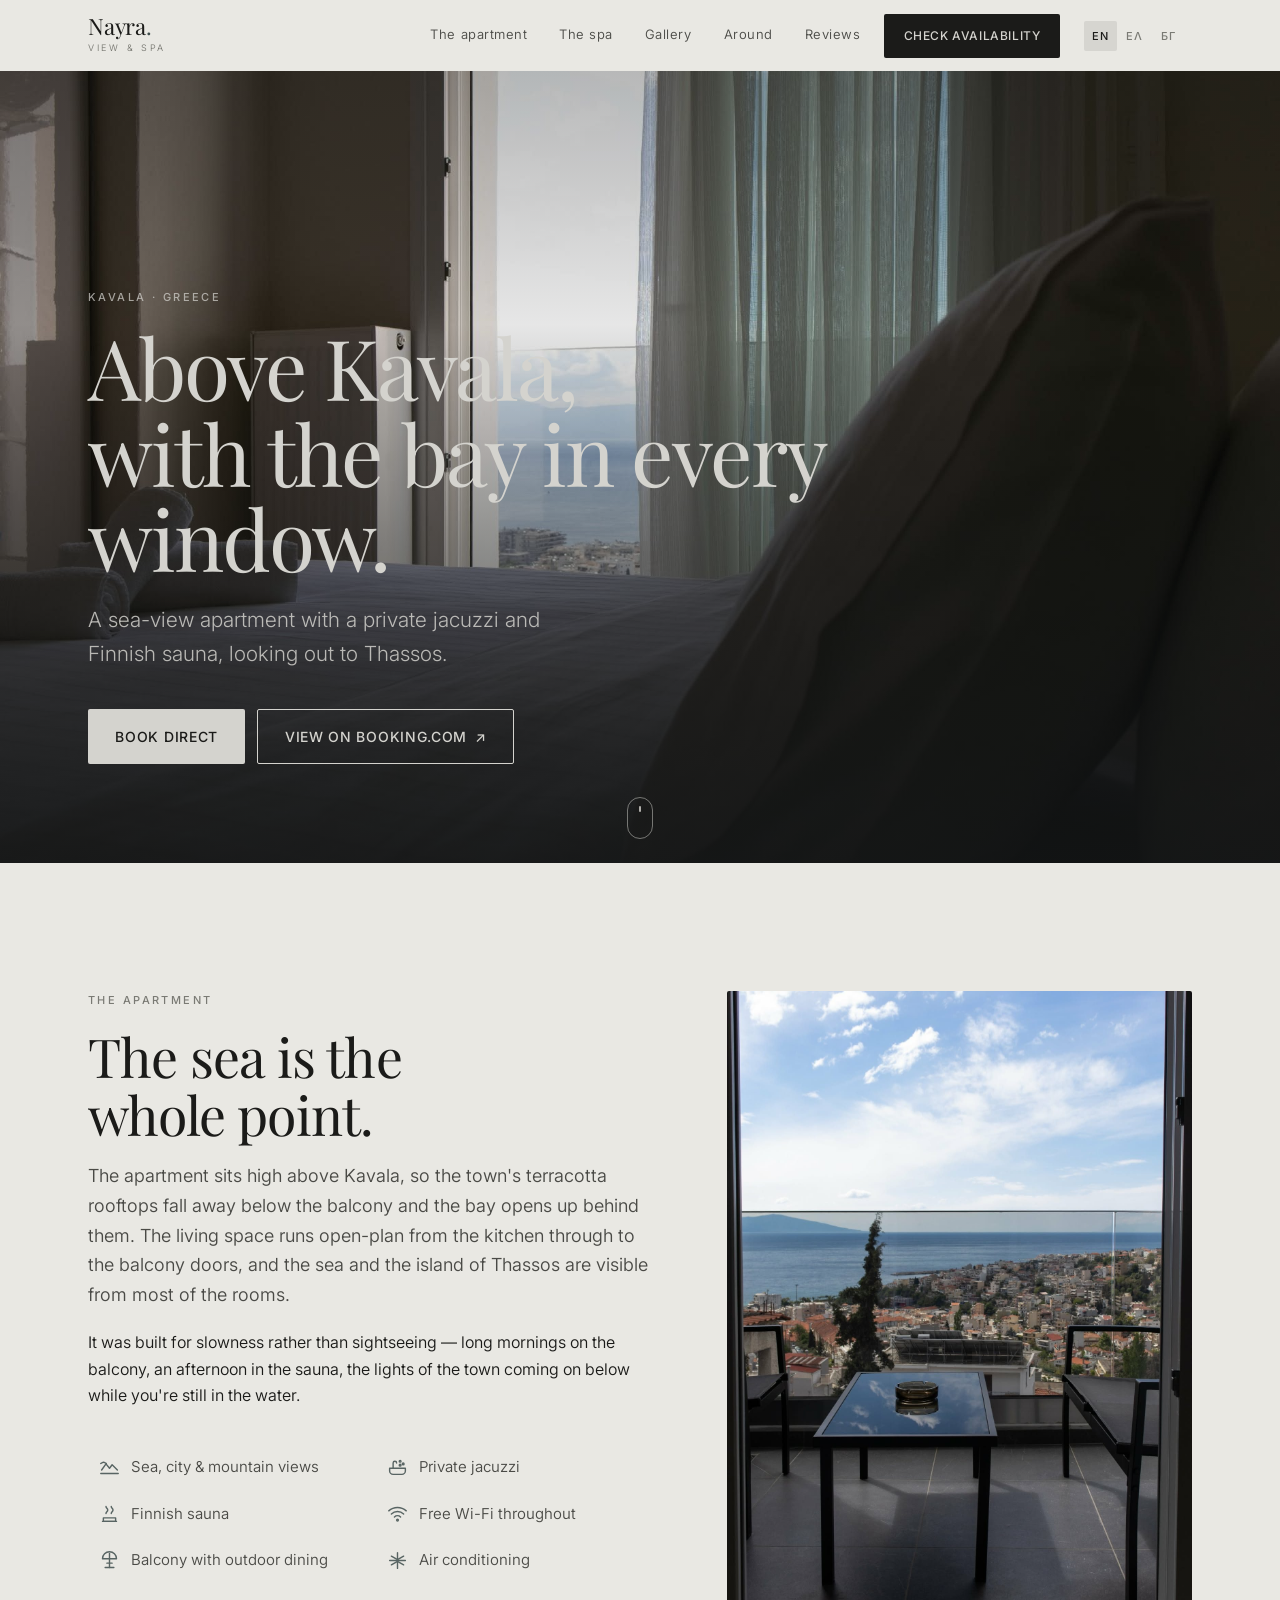
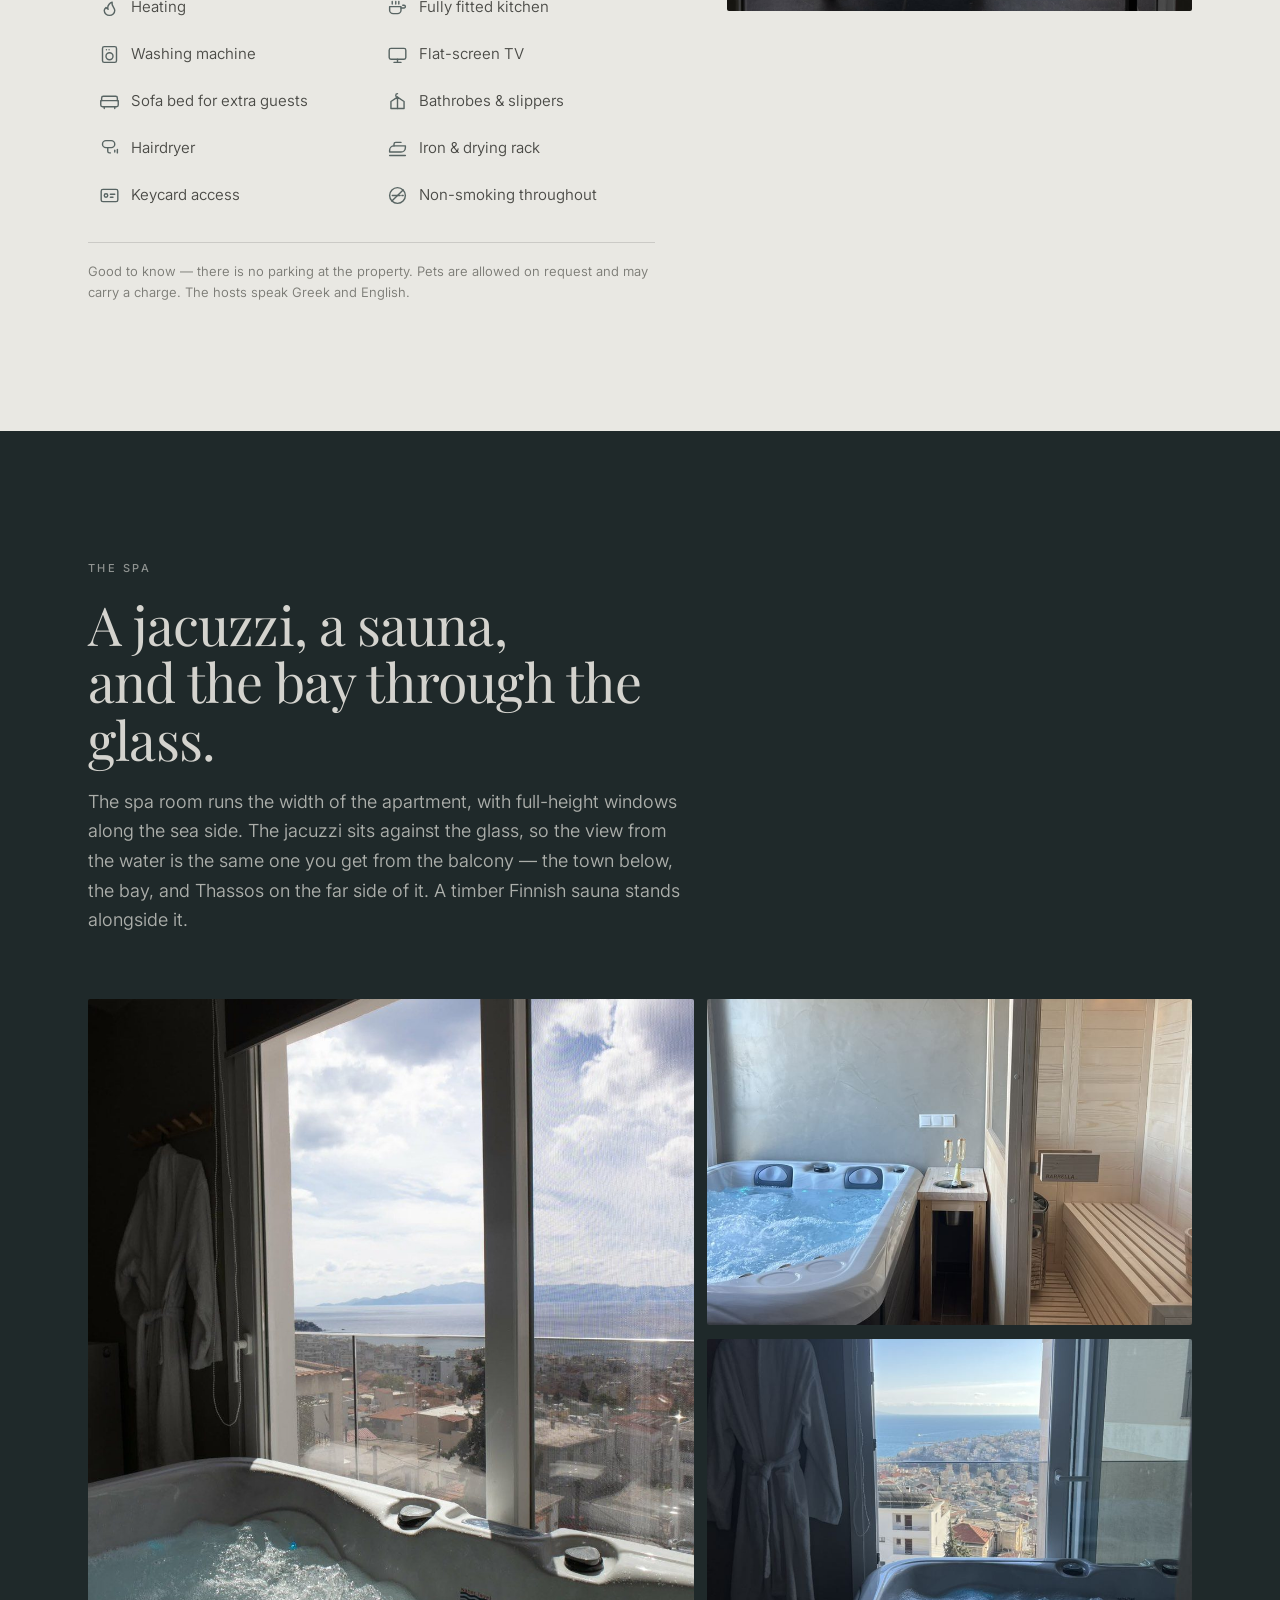
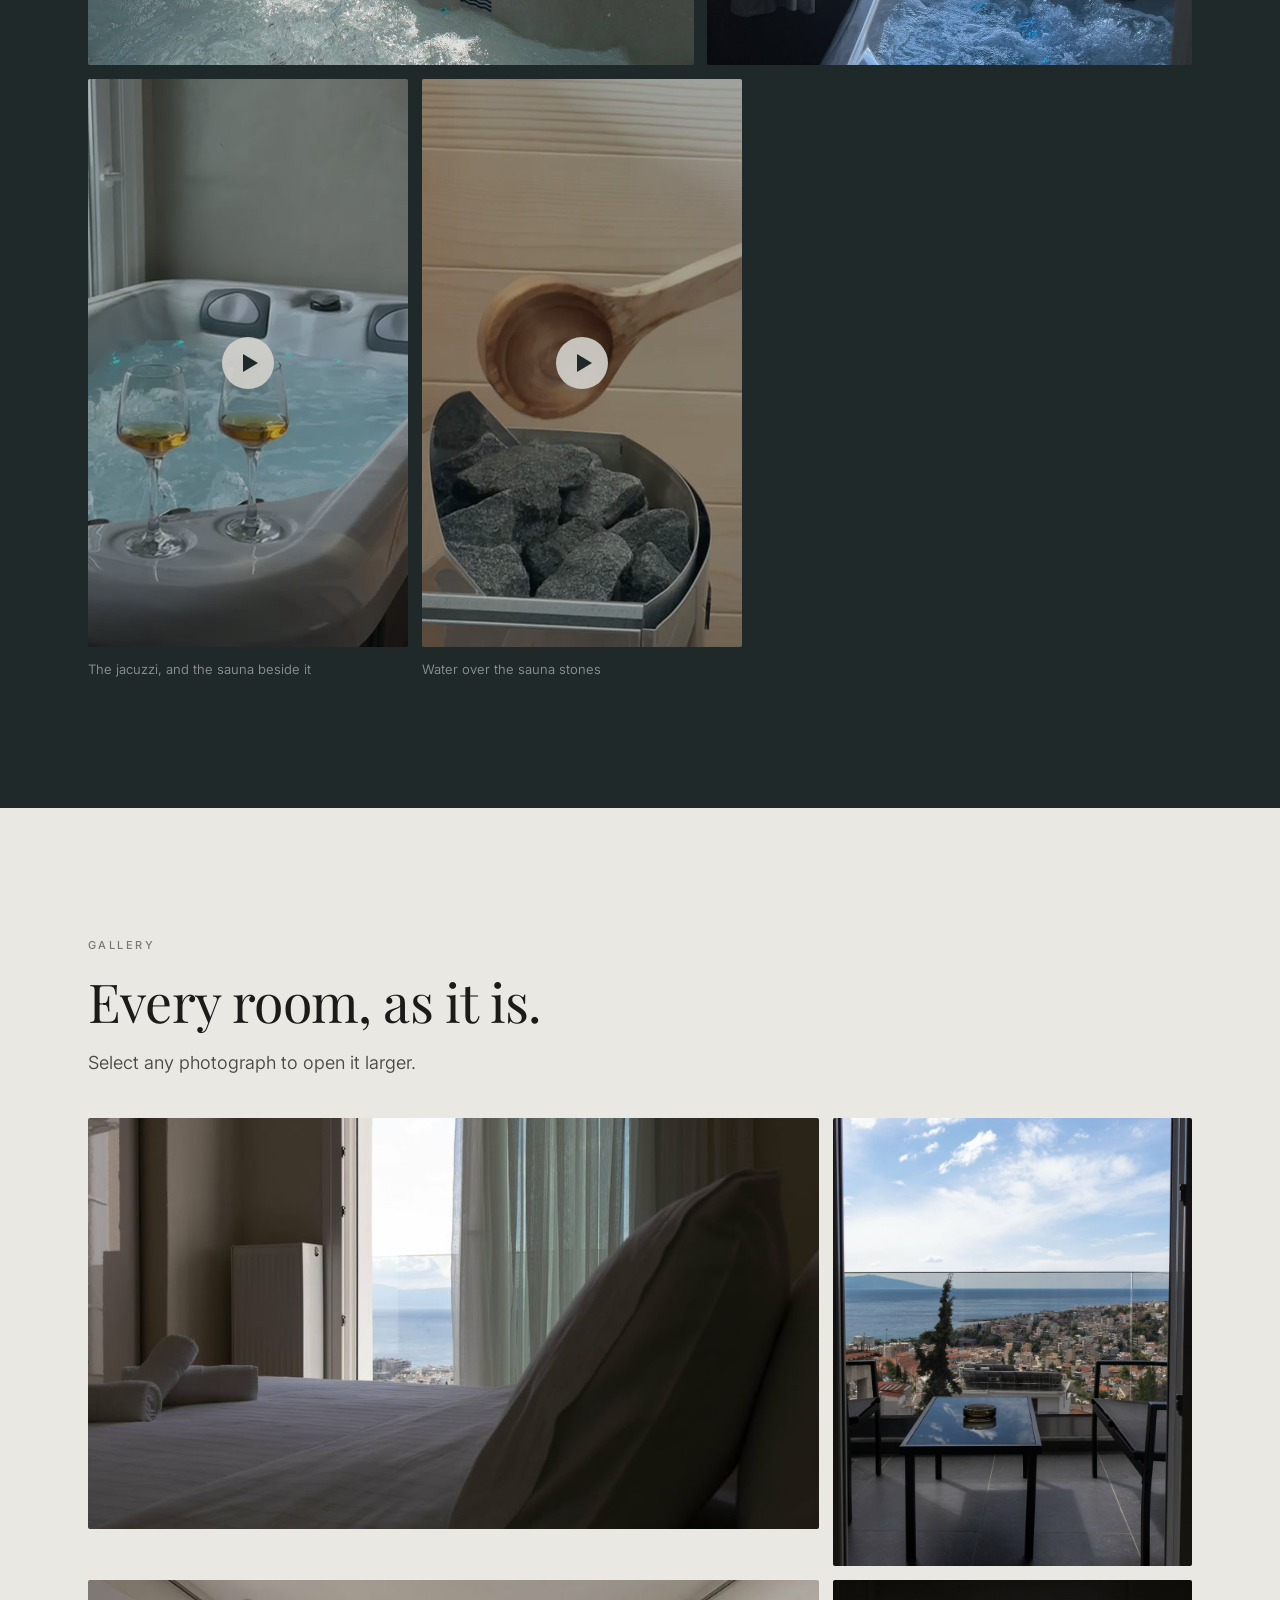
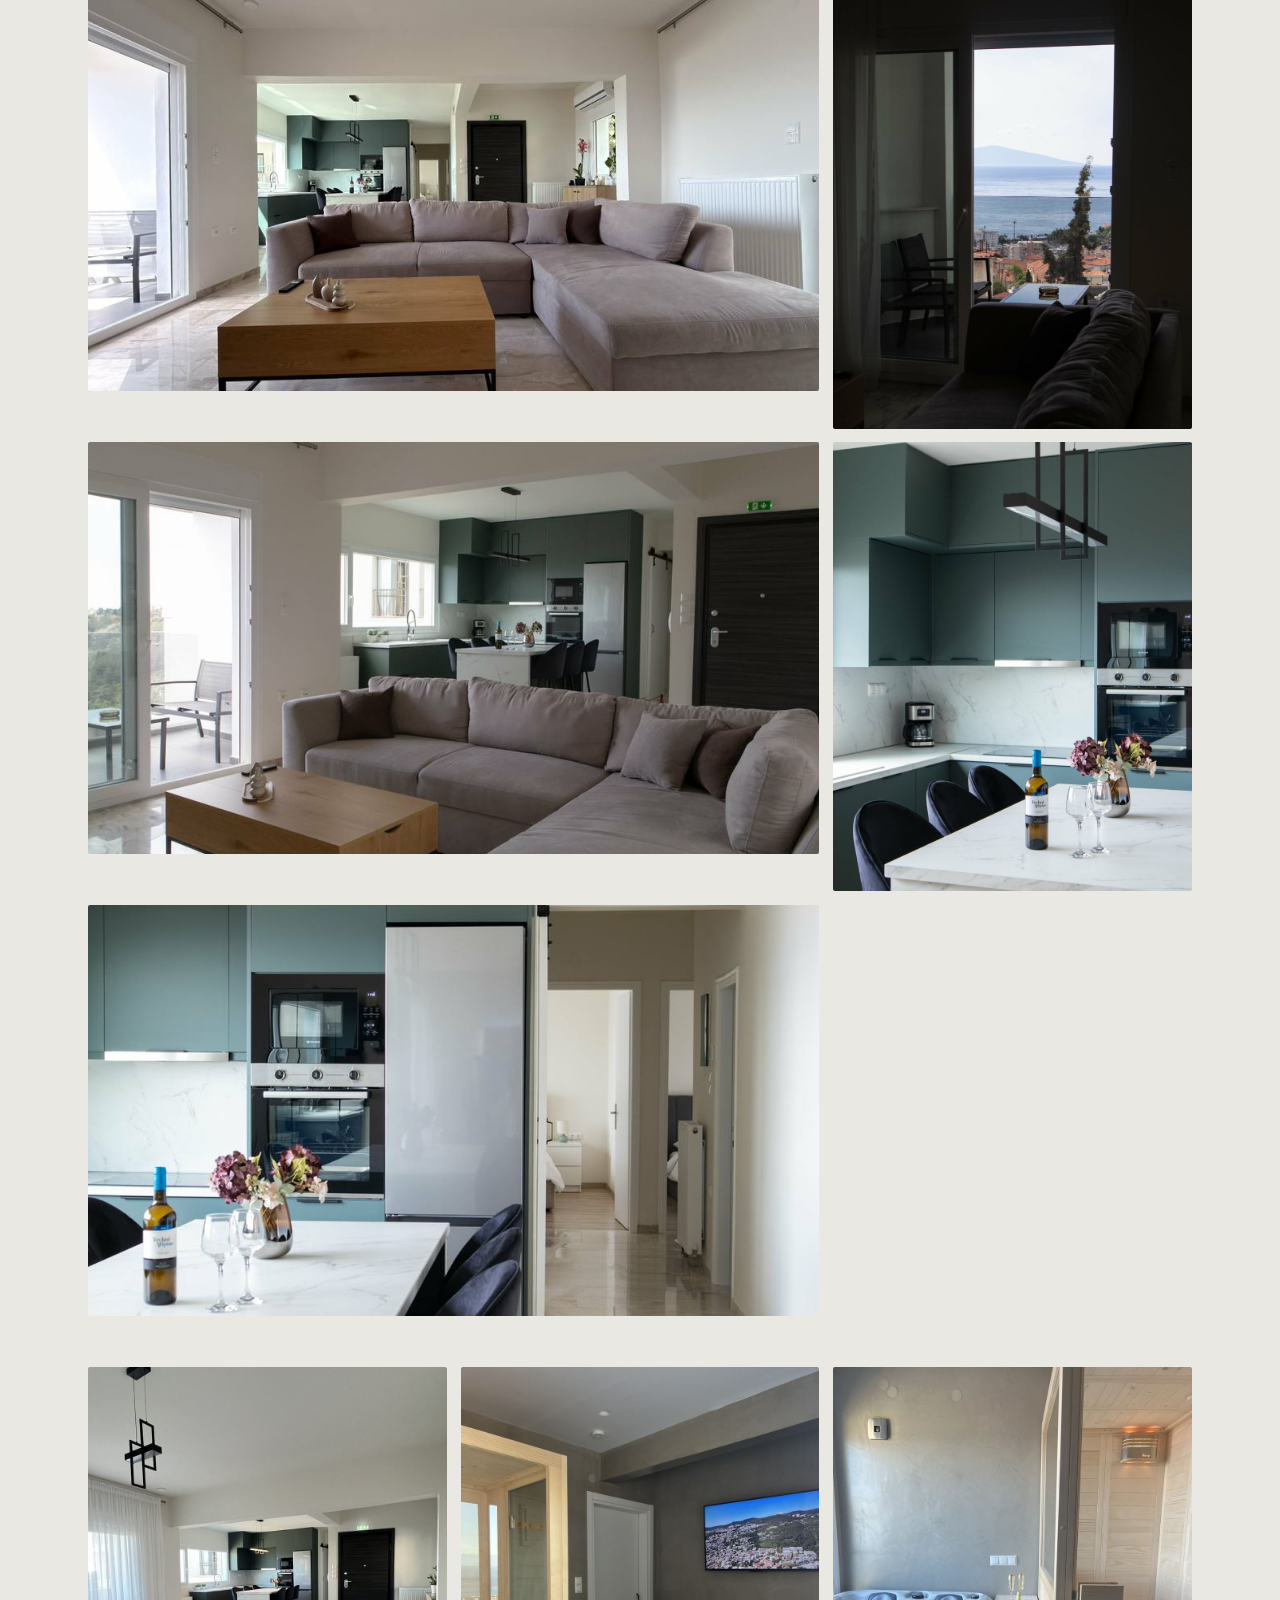
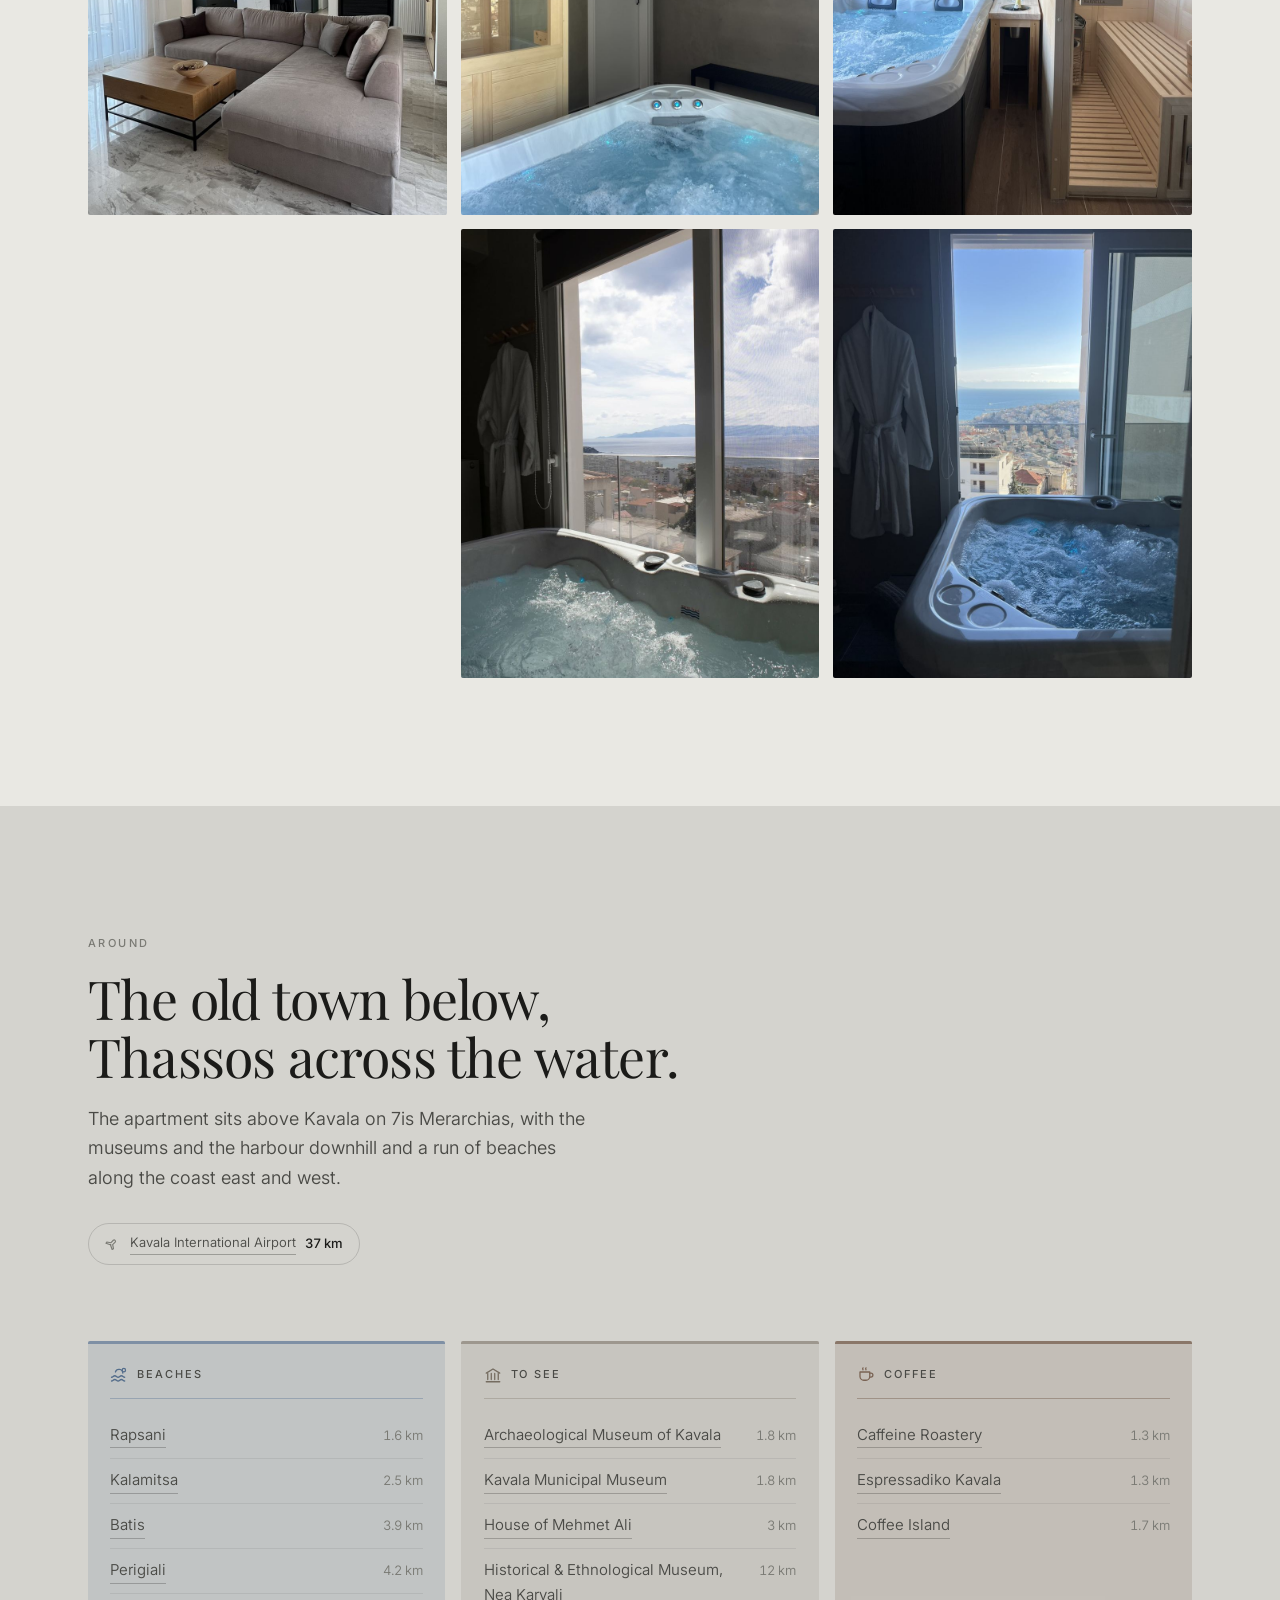
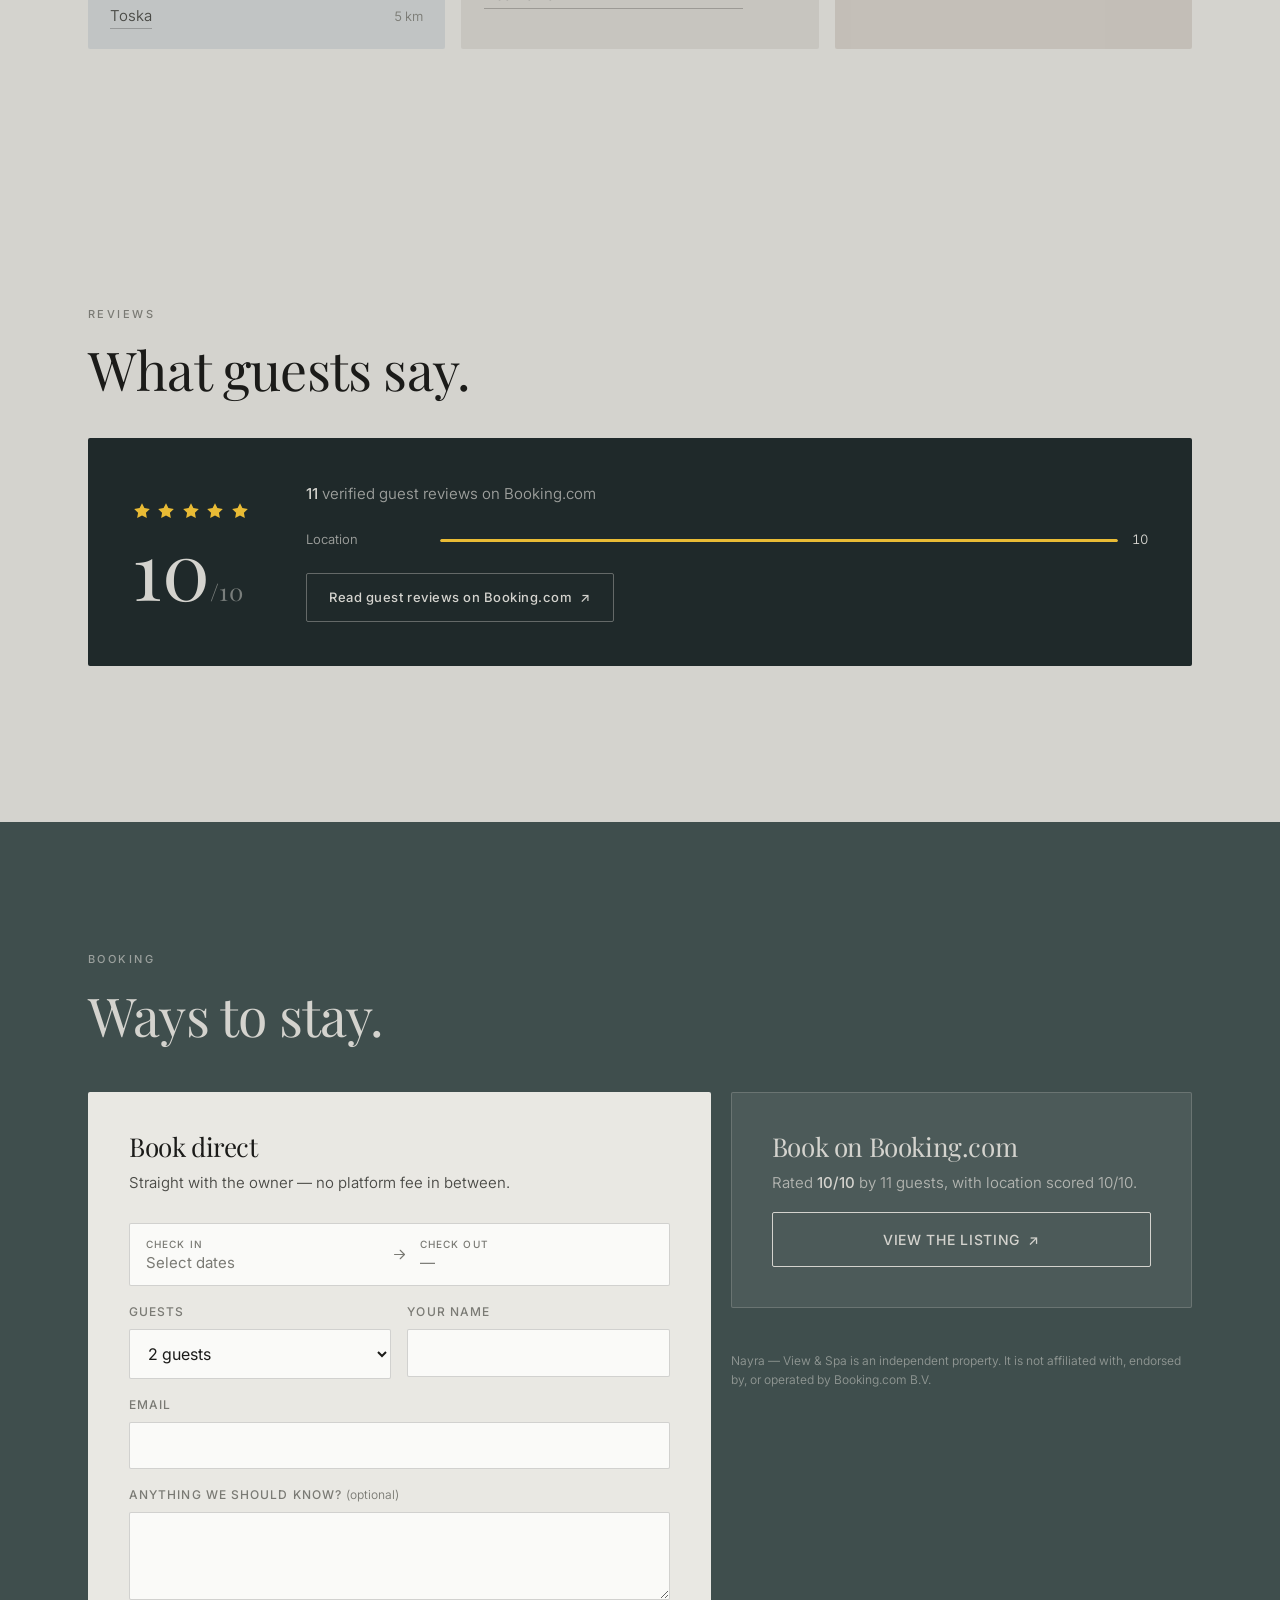
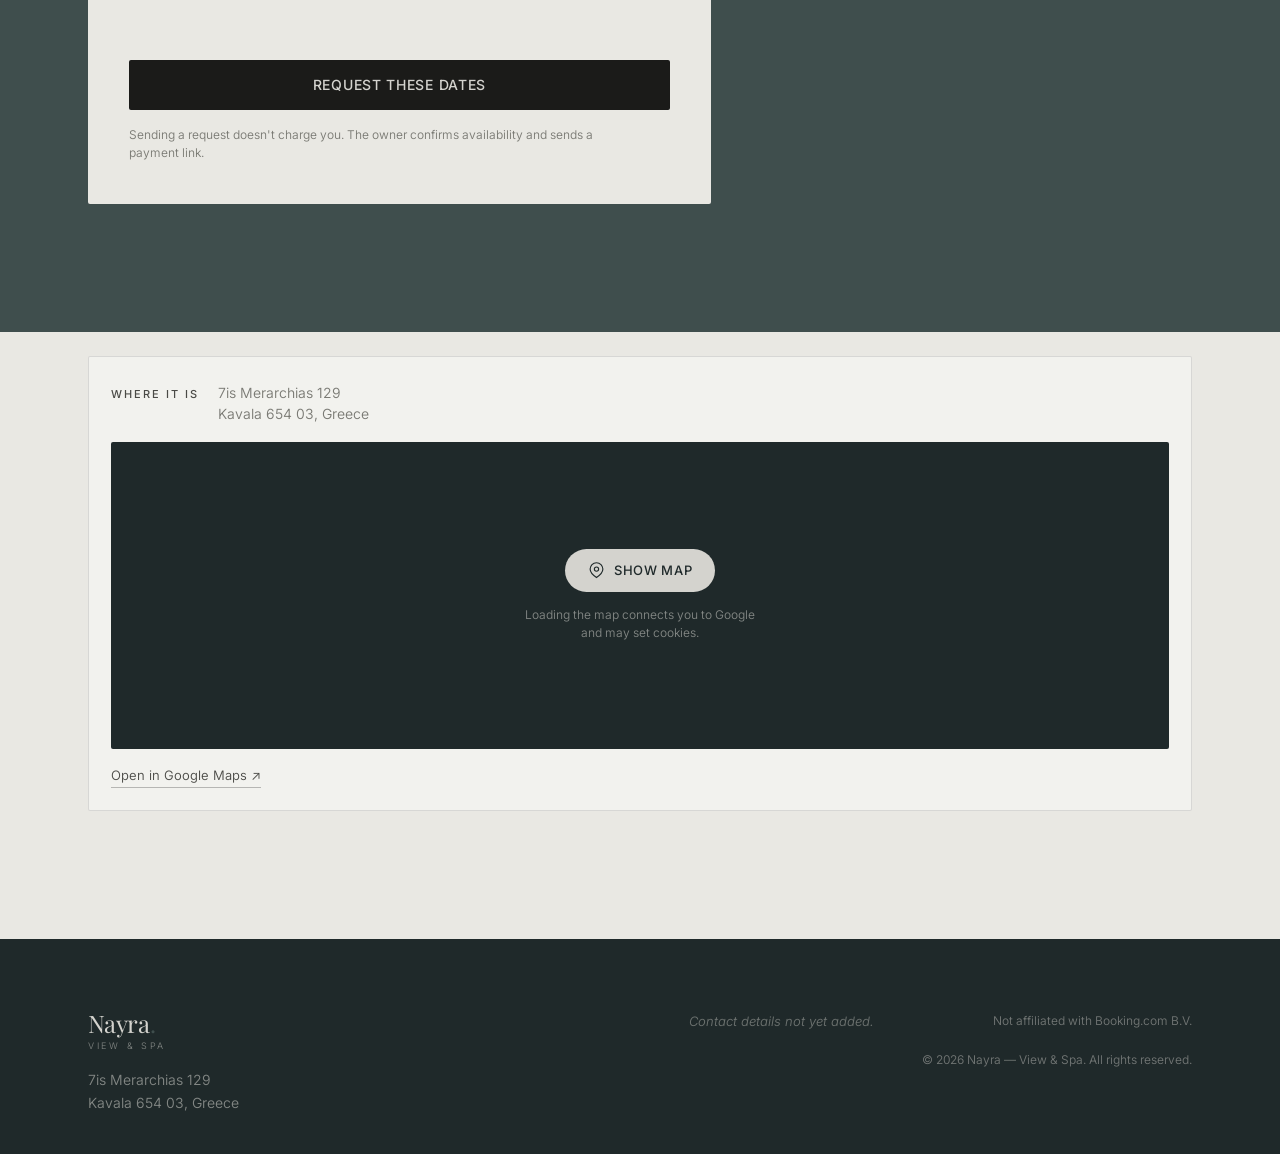
==== commit 0fe47e4a: "Around: place names open an in-page map modal Every place name in the Around section is now a button" ====
--- a/index.html
+++ b/index.html
@@ -315,36 +315,36 @@
       the harbour downhill and a run of beaches along the coast east and west.
     </p>
 
-    <p class="around__transit"><svg viewBox="0 0 24 24" fill="none" stroke="currentColor" stroke-width="1.7" stroke-linecap="round" stroke-linejoin="round" aria-hidden="true"><path d="M10.5 13.5 3 11l1.2-2 6 1.2L14 6.4a2 2 0 0 1 2.8 2.8l-3.8 3.8 1.2 6-2 1.2-2.7-7.5Z"/></svg> Kavala International Airport <span class="around__d">37 km</span></p>
+    <p class="around__transit"><svg viewBox="0 0 24 24" fill="none" stroke="currentColor" stroke-width="1.7" stroke-linecap="round" stroke-linejoin="round" aria-hidden="true"><path d="M10.5 13.5 3 11l1.2-2 6 1.2L14 6.4a2 2 0 0 1 2.8 2.8l-3.8 3.8 1.2 6-2 1.2-2.7-7.5Z"/></svg> <button class="place" type="button" data-q="Kavala International Airport Alexander the Great">Kavala International Airport</button> <span class="around__d">37 km</span></p>
 
     <div class="around">
       <div class="around__col around__col--sea">
         <h3 class="around__h3"><svg viewBox="0 0 24 24" fill="none" stroke="currentColor" stroke-width="1.7" stroke-linecap="round" aria-hidden="true"><path d="M2 15c2.2 0 2.2-2 4.4-2s2.2 2 4.4 2 2.2-2 4.4-2 2.2 2 4.4 2"/><path d="M2 20c2.2 0 2.2-2 4.4-2s2.2 2 4.4 2 2.2-2 4.4-2 2.2 2 4.4 2"/><path d="M17 9.5A5 5 0 0 0 7.2 8"/><circle cx="18.5" cy="5.5" r="2.2"/></svg> Beaches</h3>
         <ul class="around__list">
-          <li><span>Rapsani</span><span class="around__d">1.6 km</span></li>
-          <li><span>Kalamitsa</span><span class="around__d">2.5 km</span></li>
-          <li><span>Batis</span><span class="around__d">3.9 km</span></li>
-          <li><span>Perigiali</span><span class="around__d">4.2 km</span></li>
-          <li><span>Toska</span><span class="around__d">5 km</span></li>
+          <li><button class="place" type="button" data-q="Rapsani">Rapsani</button><span class="around__d">1.6 km</span></li>
+          <li><button class="place" type="button" data-q="Kalamitsa">Kalamitsa</button><span class="around__d">2.5 km</span></li>
+          <li><button class="place" type="button" data-q="Batis">Batis</button><span class="around__d">3.9 km</span></li>
+          <li><button class="place" type="button" data-q="Perigiali">Perigiali</button><span class="around__d">4.2 km</span></li>
+          <li><button class="place" type="button" data-q="Toska">Toska</button><span class="around__d">5 km</span></li>
         </ul>
       </div>
 
       <div class="around__col around__col--stone">
         <h3 class="around__h3"><svg viewBox="0 0 24 24" fill="none" stroke="currentColor" stroke-width="1.7" stroke-linecap="round" stroke-linejoin="round" aria-hidden="true"><path d="M3 9.5 12 4l9 5.5"/><path d="M5 10v8M9.7 10v8M14.3 10v8M19 10v8"/><path d="M3 21h18"/></svg> To see</h3>
         <ul class="around__list">
-          <li><span>Archaeological Museum of Kavala</span><span class="around__d">1.8 km</span></li>
-          <li><span>Kavala Municipal Museum</span><span class="around__d">1.8 km</span></li>
-          <li><span>House of Mehmet Ali</span><span class="around__d">3 km</span></li>
-          <li><span>Historical &amp; Ethnological Museum, Nea Karvali</span><span class="around__d">12 km</span></li>
+          <li><button class="place" type="button" data-q="Archaeological Museum of Kavala">Archaeological Museum of Kavala</button><span class="around__d">1.8 km</span></li>
+          <li><button class="place" type="button" data-q="Municipal Museum of Kavala">Kavala Municipal Museum</button><span class="around__d">1.8 km</span></li>
+          <li><button class="place" type="button" data-q="Imaret Mehmet Ali">House of Mehmet Ali</button><span class="around__d">3 km</span></li>
+          <li><button class="place" type="button" data-q="Historical and Ethnological Museum Nea Karvali">Historical &amp; Ethnological Museum, Nea Karvali</button><span class="around__d">12 km</span></li>
         </ul>
       </div>
 
       <div class="around__col around__col--timber">
         <h3 class="around__h3"><svg viewBox="0 0 24 24" fill="none" stroke="currentColor" stroke-width="1.7" stroke-linecap="round" stroke-linejoin="round" aria-hidden="true"><path d="M4 8h13v6a5 5 0 0 1-5 5H9a5 5 0 0 1-5-5V8Z"/><path d="M17 9.5h1.6a2.6 2.6 0 0 1 0 5.2H17"/><path d="M8 2.5c-.7.9-.7 1.6 0 2.5M12 2.5c-.7.9-.7 1.6 0 2.5"/></svg> Coffee</h3>
         <ul class="around__list">
-          <li><span>Caffeine Roastery</span><span class="around__d">1.3 km</span></li>
-          <li><span>Espressadiko Kavala</span><span class="around__d">1.3 km</span></li>
-          <li><span>Coffee Island</span><span class="around__d">1.7 km</span></li>
+          <li><button class="place" type="button" data-q="Caffeine Roastery">Caffeine Roastery</button><span class="around__d">1.3 km</span></li>
+          <li><button class="place" type="button" data-q="Espressadiko">Espressadiko Kavala</button><span class="around__d">1.3 km</span></li>
+          <li><button class="place" type="button" data-q="Coffee Island">Coffee Island</button><span class="around__d">1.7 km</span></li>
         </ul>
       </div>
     </div>
@@ -629,6 +629,17 @@
     </div>
   </div>
 </footer>
+
+<!-- Place map modal. Opened by any .place button in the Around section. -->
+<div class="pmap" id="pmap" hidden role="dialog" aria-modal="true" aria-labelledby="pmapTitle">
+  <div class="pmap__box" role="document">
+    <div class="pmap__head">
+      <h3 class="pmap__title" id="pmapTitle"></h3>
+      <button class="pmap__x" id="pmapX" type="button" aria-label="Close">&times;</button>
+    </div>
+    <div class="pmap__body" id="pmapBody"></div>
+  </div>
+</div>
 
 <!-- Lightbox -->
 <div class="lb" id="lb" hidden role="dialog" aria-modal="true" aria-label="Photograph">
@@ -686,7 +697,7 @@
 }
 </script>
 
-<script>window.I18N={"syncBooked": "Live availability from Booking.com — booked dates are blocked.", "syncFree": "Live availability from Booking.com — nothing booked right now.", "errCheckout": "Check-out needs to be after check-in.", "errMinNights": "Minimum stay is {n} night(s).", "errBooked": "Already booked {from} – {to}. Please pick other dates.", "errPickDates": "Please choose your check-in and check-out dates.", "errSendEmail": "Something went wrong sending that. Please email {email} instead.", "errSend": "Something went wrong sending that. Please try again in a moment.", "sending": "Sending…", "nights": "{n} night(s)", "locale": "en-GB", "menuOpen": "Open menu", "menuClose": "Close menu", "calPickOut": "Now choose your check-out date."};</script>
+<script>window.I18N={"syncBooked": "Live availability from Booking.com — booked dates are blocked.", "syncFree": "Live availability from Booking.com — nothing booked right now.", "errCheckout": "Check-out needs to be after check-in.", "errMinNights": "Minimum stay is {n} night(s).", "errBooked": "Already booked {from} – {to}. Please pick other dates.", "errPickDates": "Please choose your check-in and check-out dates.", "errSendEmail": "Something went wrong sending that. Please email {email} instead.", "errSend": "Something went wrong sending that. Please try again in a moment.", "sending": "Sending…", "nights": "{n} night(s)", "locale": "en-GB", "menuOpen": "Open menu", "menuClose": "Close menu", "calPickOut": "Now choose your check-out date.", "mapShow": "Show map", "mapPrivacy": "Loading the map connects you to Google and may set cookies."};</script>
 <script src="static/js/main.js" defer></script>
 </body>
 </html>
--- a/static/css/style.css
+++ b/static/css/style.css
@@ -60,7 +60,11 @@
 
 img { max-width: 100%; height: auto; display: block; }
 
-h1, h2, h3, h4 { margin: 0; font-weight: 400; line-height: 1.08; letter-spacing: -.015em; }
+h1, h2, h3, h4 {
+  margin: 0; font-weight: 400; line-height: 1.08; letter-spacing: -.015em;
+  text-wrap: balance;          /* evens the line lengths, kills orphans */
+}
+p, li, figcaption { text-wrap: pretty; }
 p { margin: 0 0 1.1em; }
 p:last-child { margin-bottom: 0; }
 
@@ -113,8 +117,7 @@
 .btn--solid { background: var(--ink); color: var(--ground); }
 .btn--solid:hover { background: var(--teal); }
 .btn--ghost { background: transparent; color: currentColor; border-color: currentColor; }
-.btn--ghost:hover { background: currentColor; }
-.btn--ghost:hover > * { mix-blend-mode: difference; }
+.btn--ghost:hover { background: rgba(127,127,127,.14); border-color: currentColor; }
 .btn--sm { padding: .7rem 1.15rem; font-size: .75rem; }
 .btn--full { width: 100%; }
 
@@ -225,11 +228,15 @@
 .sect { padding: clamp(4rem, 11vw, 8rem) 0; }
 .sect--tint { background: var(--ground); }
 
-.grid2 { display: grid; gap: clamp(2.5rem, 6vw, 4.5rem); align-items: center; }
+.grid2 { display: grid; gap: clamp(2.5rem, 6vw, 4.5rem); align-items: start; }
+.grid2__fig { margin: 0; }
 .grid2__fig img { border-radius: var(--r); width: 100%; }
 @media (min-width: 900px) {
   .grid2 { grid-template-columns: 1fr .82fr; }
-  .grid2__fig { order: 2; }
+  .grid2__fig { order: 2; position: sticky; top: 5.5rem; }
+  /* Fill the column rather than floating at its natural height — the text
+     beside it is much taller, which left a large dead area. */
+  .grid2__fig img { height: min(72vh, 620px); object-fit: cover; }
 }
 
 /* Icons carry no meaning on their own — every item is also written out — so
@@ -246,7 +253,7 @@
 }
 .amen li:hover { background: rgba(63,78,77,.08); color: var(--ink); }
 .amen svg {
-  width: 19px; height: 19px; flex: none; color: var(--teal); opacity: .8;
+  width: 21px; height: 21px; flex: none; color: var(--teal); opacity: .85;
   transition: opacity .25s var(--ease);
 }
 .amen li:hover svg { opacity: 1; }
@@ -261,9 +268,17 @@
 .spa__fig { margin: 0; }
 .spa__fig img { width: 100%; border-radius: var(--r); }
 @media (min-width: 700px) {
-  .spa__grid { grid-template-columns: 1.25fr 1fr; grid-template-rows: auto auto; }
+  /* A real height, not max-height: capping the box left the images at their
+     natural size so they overflowed and collided with the row below.
+     Fixed rows + object-fit lets the photos crop to fit instead. */
+  .spa__grid {
+    grid-template-columns: 1.25fr 1fr;
+    grid-template-rows: 1fr 1fr;
+    height: min(74vh, 700px);
+  }
   .spa__fig--tall { grid-row: span 2; }
-  .spa__fig--tall img { height: 100%; object-fit: cover; }
+  .spa__fig { min-height: 0; }
+  .spa__fig img { height: 100%; object-fit: cover; }
 }
 
 /* ---------- Spa clips ----------
@@ -272,11 +287,11 @@
    ratio below matches the real frame exactly, so nothing is cropped, and the
    320px cap stops them being upscaled beyond their native width. */
 .films {
-  display: grid; gap: 1.25rem; margin-top: 2rem;
+  display: grid; gap: 1rem; margin-top: 1rem;
   grid-template-columns: repeat(auto-fit, minmax(0, 320px));
-  justify-content: center;
-}
-@media (min-width: 760px) { .films { gap: .9rem; } }
+  justify-content: start;
+}
+@media (min-width: 760px) { .films { gap: .9rem; margin-top: .9rem; } }
 
 .film { margin: 0; width: 100%; }
 .film__box { position: relative; aspect-ratio: 320 / 568; border-radius: var(--r); overflow: hidden; background: #12181A; }
@@ -391,6 +406,73 @@
 }
 .around__list li:last-child { border-bottom: 0; padding-bottom: 0; }
 .around__d { color: var(--ink-45); font-size: .8125rem; white-space: nowrap; font-variant-numeric: tabular-nums; }
+
+/* Clickable place names. Styled as text, not as a button — they sit in a list
+   and shouting would wreck the rhythm — but they are real <button>s, so they
+   are keyboard reachable and announced correctly. */
+.place {
+  padding: 0; border: 0; background: none; cursor: pointer;
+  font: inherit; color: inherit; text-align: left;
+  border-bottom: 1px solid rgba(27,27,25,.25);
+  transition: color .2s var(--ease), border-color .2s var(--ease);
+}
+.place:hover { color: var(--ink); border-bottom-color: var(--ink); }
+.around__transit .place { border-bottom-color: rgba(27,27,25,.3); }
+
+/* ---------- Place map modal ---------- */
+.pmap {
+  position: fixed; inset: 0; z-index: 300;
+  display: grid; place-items: center;
+  background: rgba(16,18,19,.72);
+  padding: clamp(0px, 4vw, 2.5rem);
+  animation: fade .22s var(--ease);
+}
+.pmap__box {
+  width: min(940px, 100%); max-height: 100%;
+  display: flex; flex-direction: column;
+  background: var(--paper); border-radius: var(--r); overflow: hidden;
+  box-shadow: 0 30px 70px -30px rgba(16,18,19,.7);
+}
+/* Phones get near-full-screen — an embedded map is unusable in a small box. */
+@media (max-width: 700px) {
+  .pmap { padding: 0; }
+  .pmap__box { width: 100%; height: 100%; max-height: none; border-radius: 0; }
+}
+
+.pmap__head {
+  display: flex; align-items: center; gap: 1rem;
+  padding: 1.05rem 1.1rem 1.05rem 1.4rem;
+  border-bottom: 1px solid rgba(27,27,25,.12);
+}
+.pmap__title {
+  font-family: var(--serif); font-size: 1.25rem; margin: 0;
+  flex: 1; min-width: 0;
+}
+.pmap__x {
+  flex: none; width: 40px; height: 40px; display: grid; place-items: center;
+  background: none; border: 1px solid rgba(27,27,25,.18); border-radius: 50%;
+  color: var(--ink-70); font-size: 1.5rem; line-height: 1; cursor: pointer;
+  transition: background .25s, border-color .25s, color .25s;
+}
+.pmap__x:hover { background: rgba(27,27,25,.06); border-color: rgba(27,27,25,.35); color: var(--ink); }
+
+.pmap__body { flex: 1 1 auto; min-height: 0; position: relative; background: var(--petrol); }
+.pmap__body iframe { position: absolute; inset: 0; width: 100%; height: 100%; border: 0; }
+/* flex:1 sets flex-basis to 0, and the box has no fixed height of its own, so
+   the body collapsed to nothing and the consent button spilled outside it.
+   A definite height with no growing is what this actually wants. */
+@media (min-width: 701px) { .pmap__body { flex: none; height: min(62vh, 560px); } }
+
+/* First-run consent, mirroring the "Where it is" facade */
+.pmap__consent {
+  position: absolute; inset: 0;
+  display: grid; place-items: center; align-content: center; gap: 1rem;
+  padding: 2rem; text-align: center;
+}
+.pmap__consent p {
+  margin: 0; max-width: 34ch;
+  font-size: .8125rem; line-height: 1.55; color: rgba(212,211,206,.6);
+}
 
 /* Getting here — lifted out of the coffee column, where an airport made no sense */
 .around__transit {
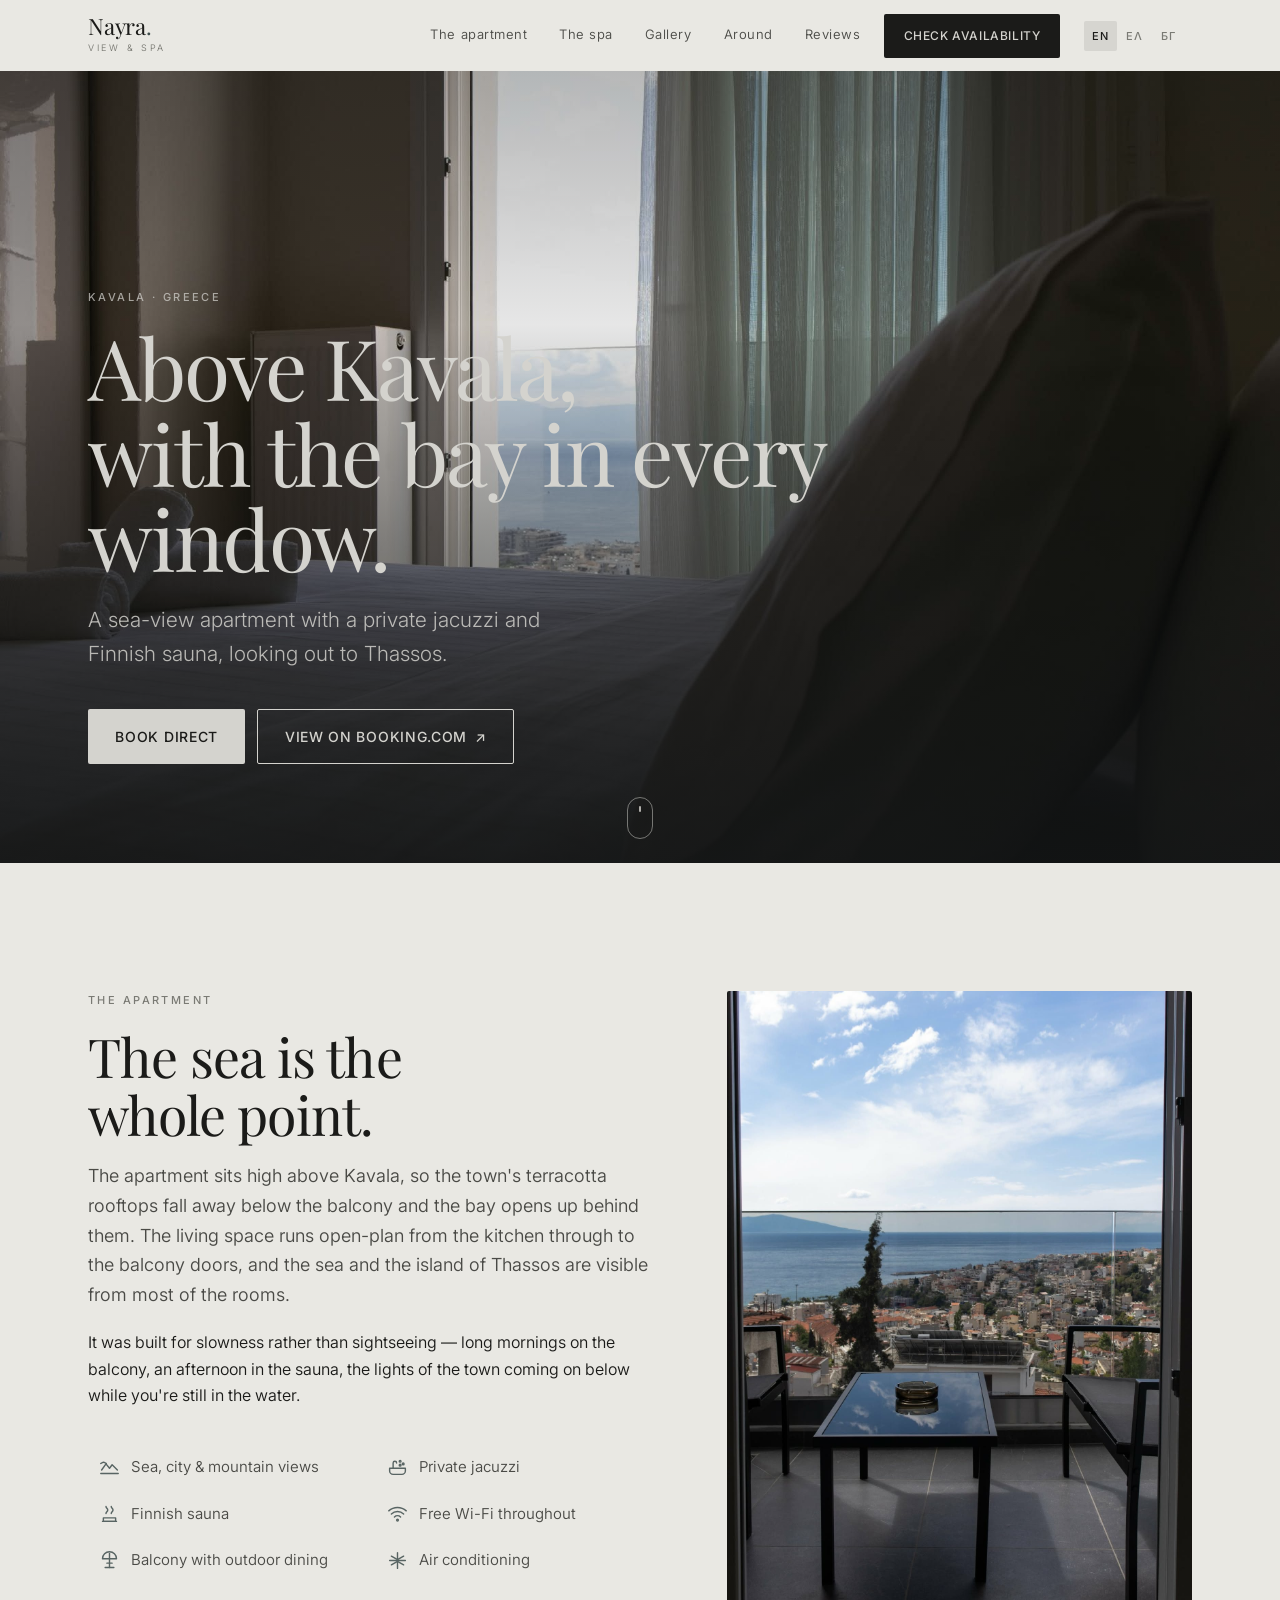
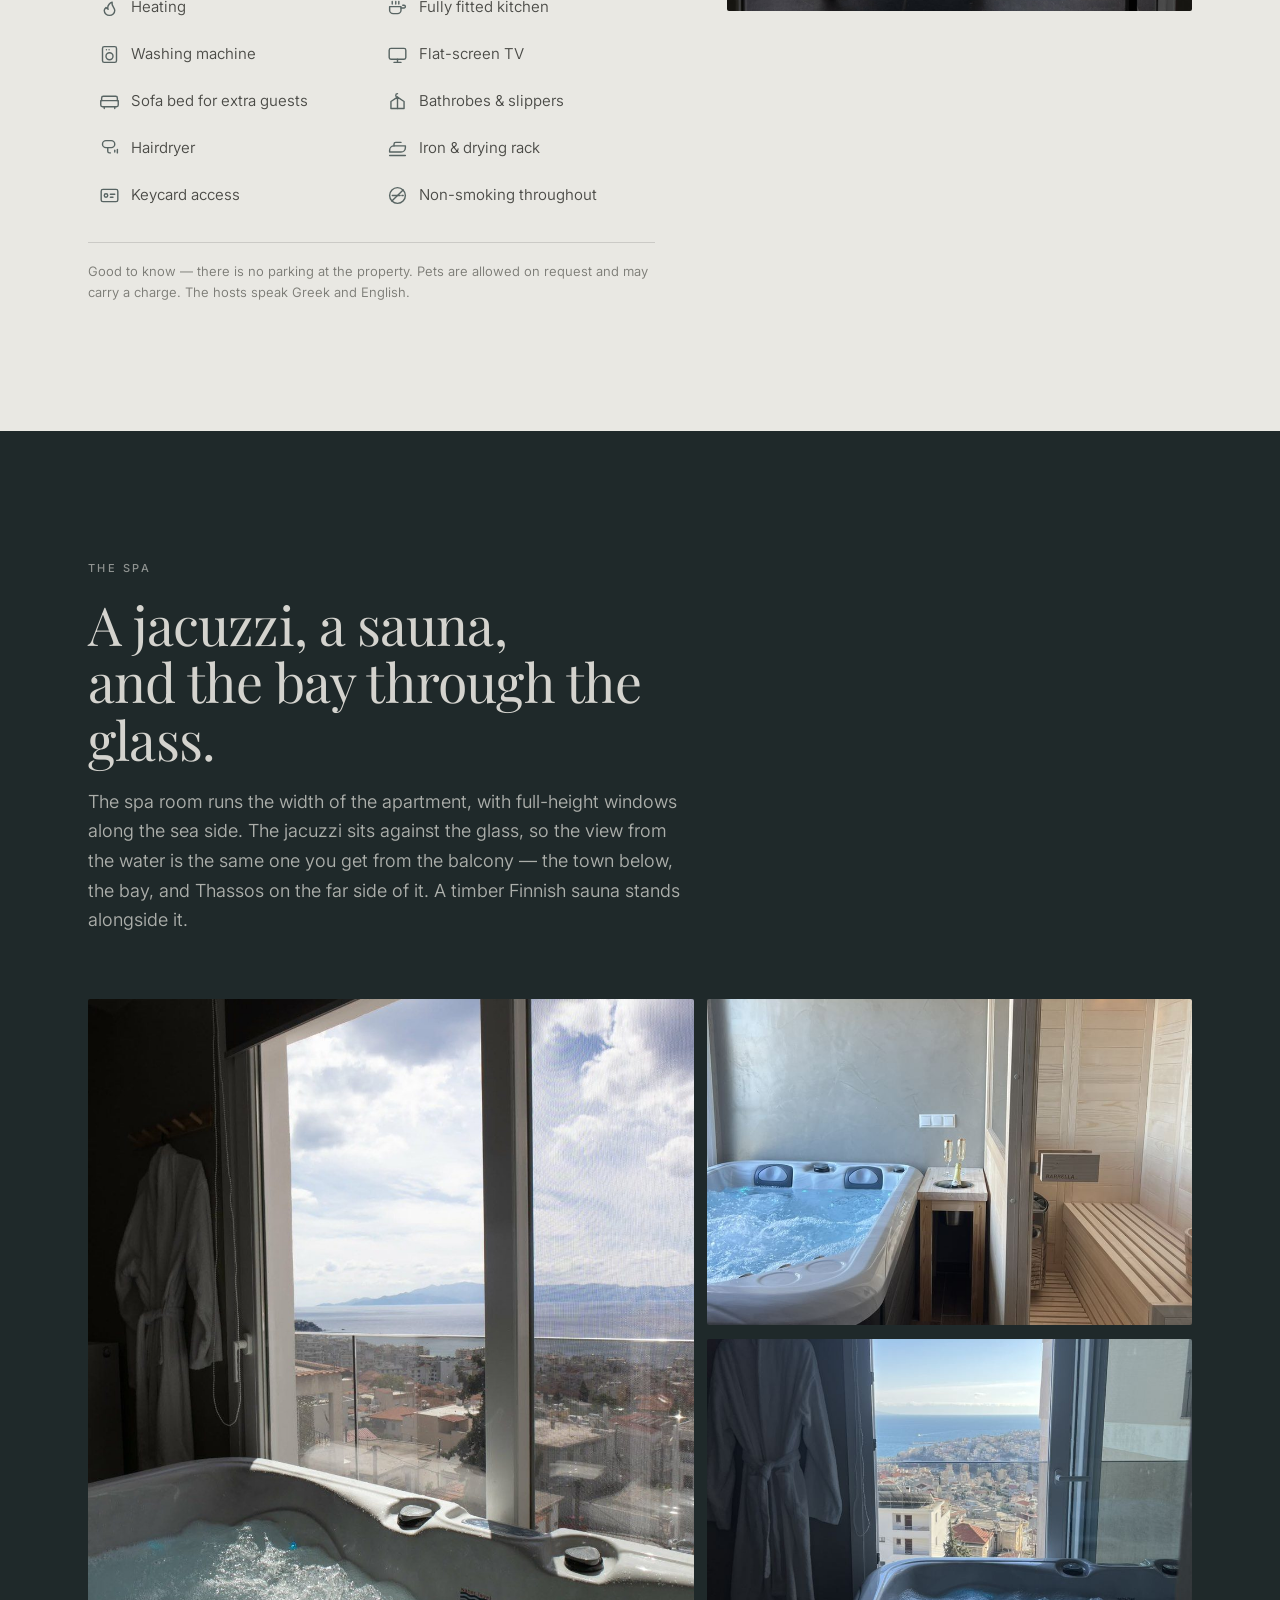
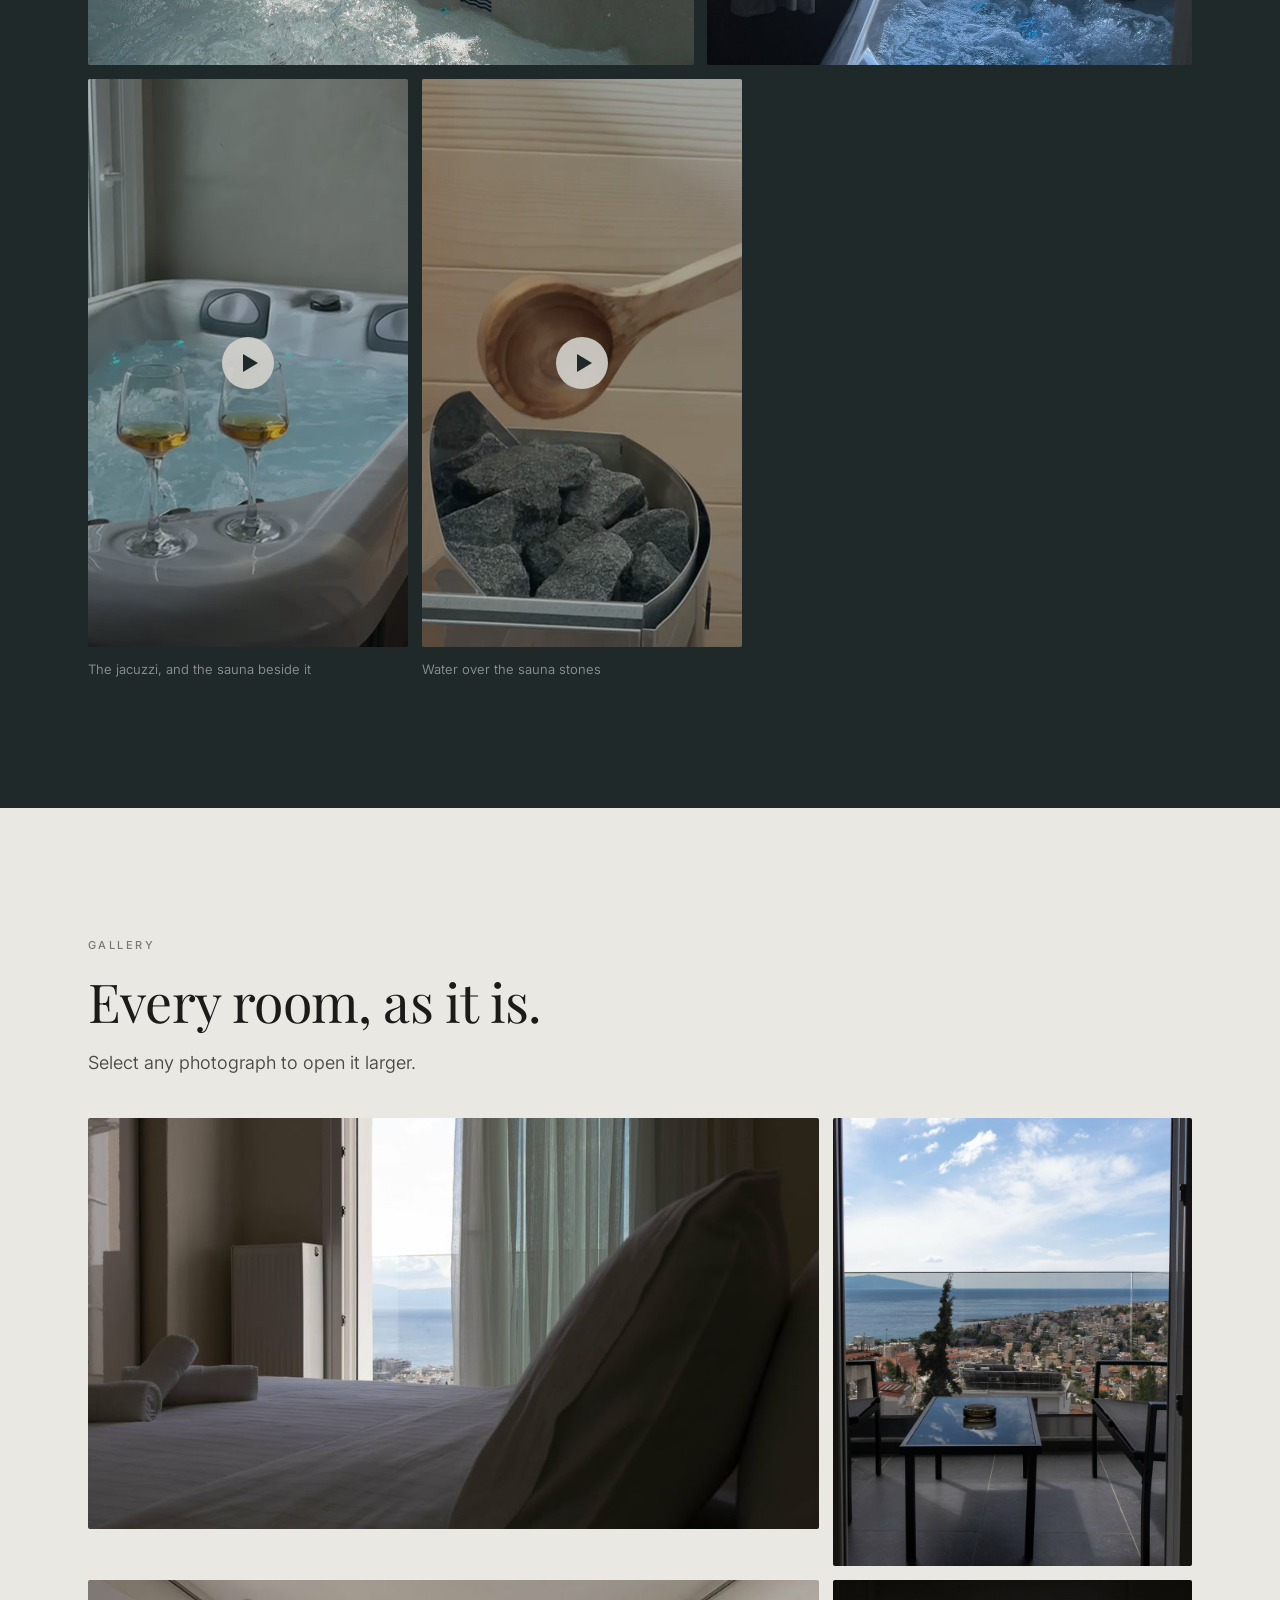
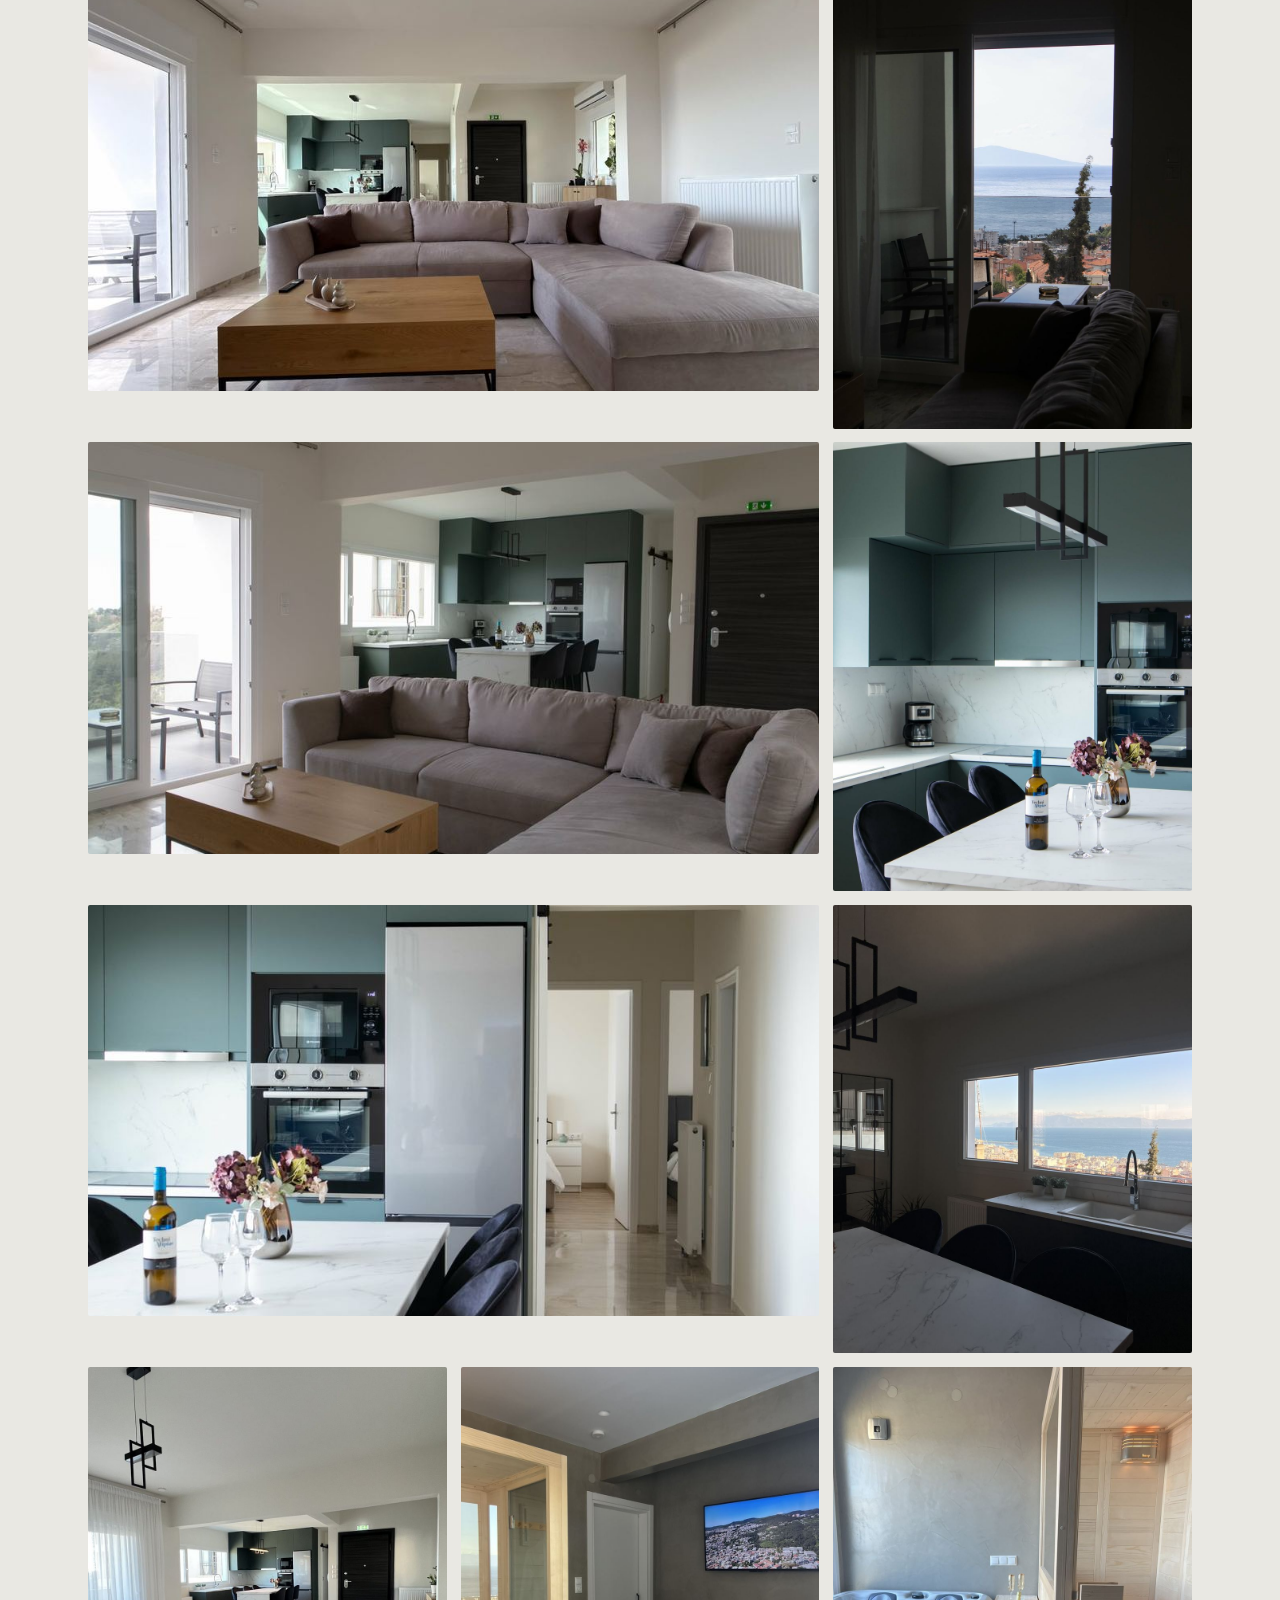
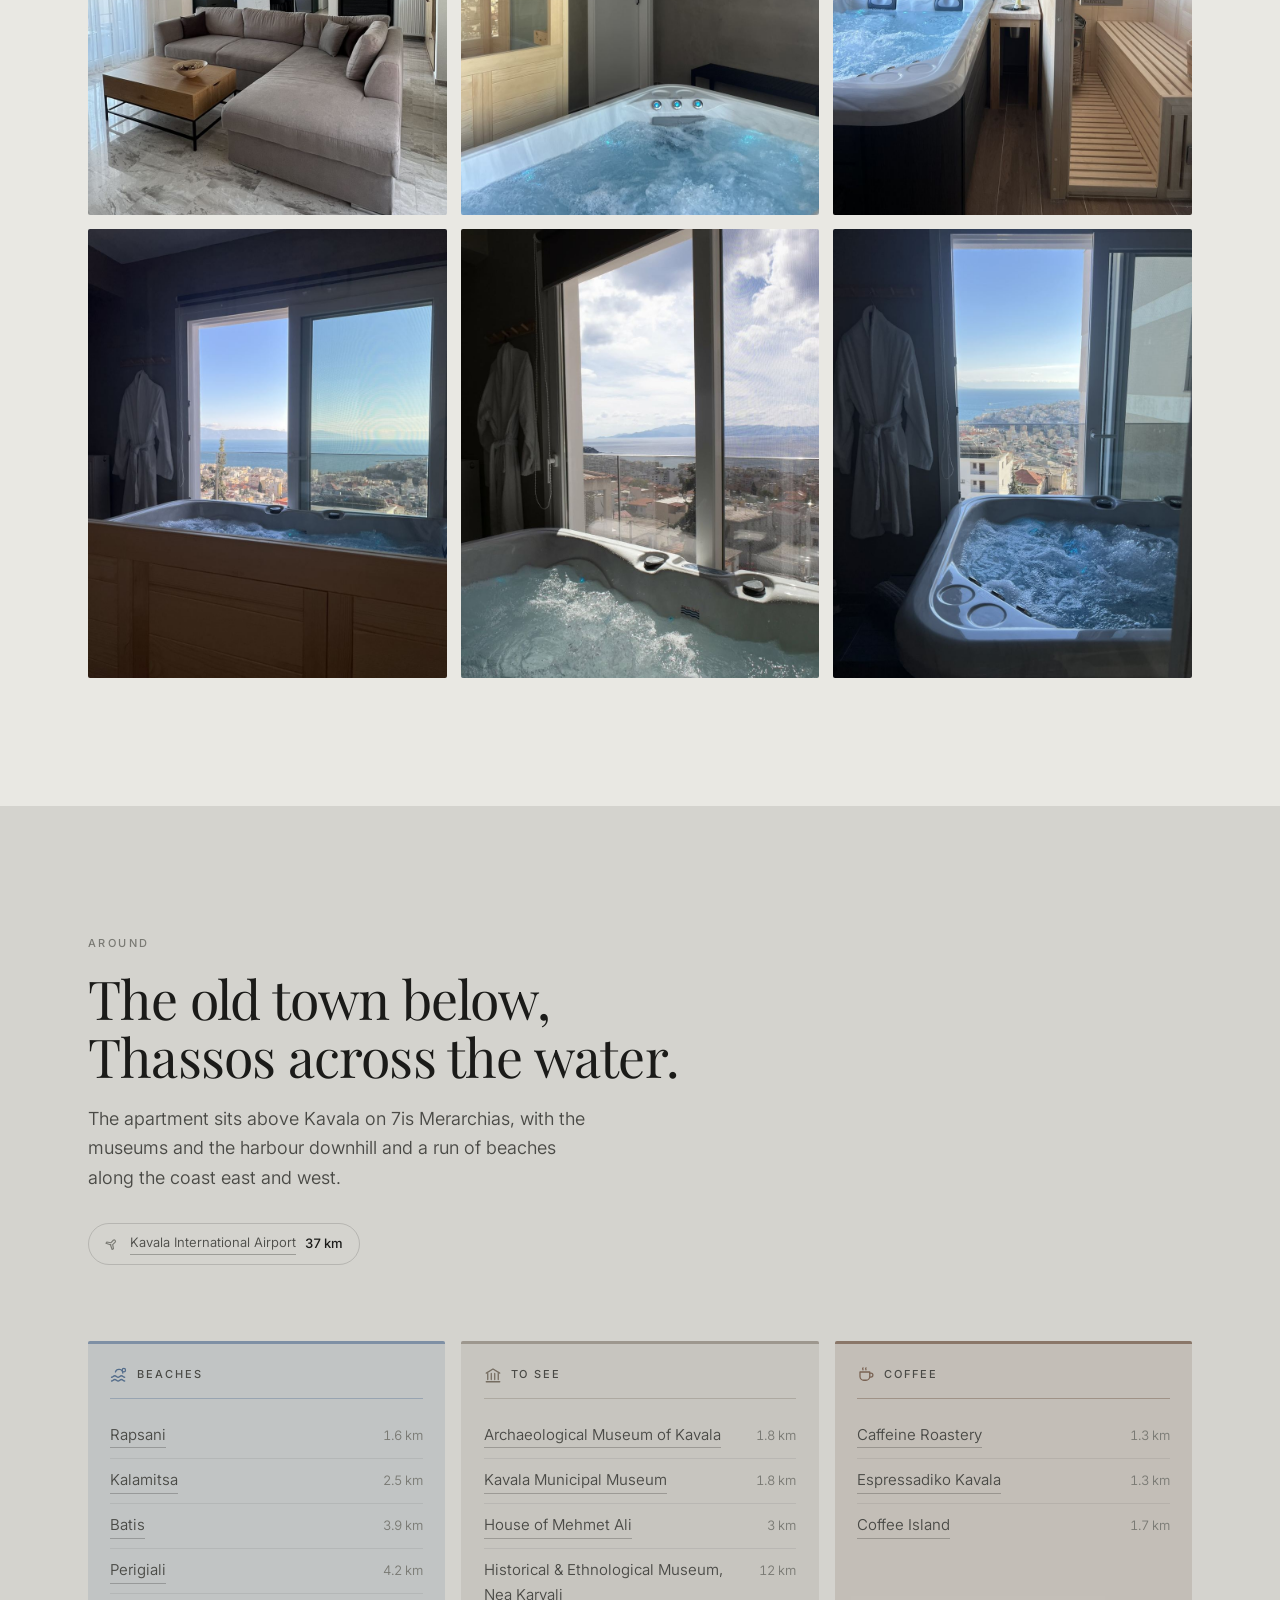
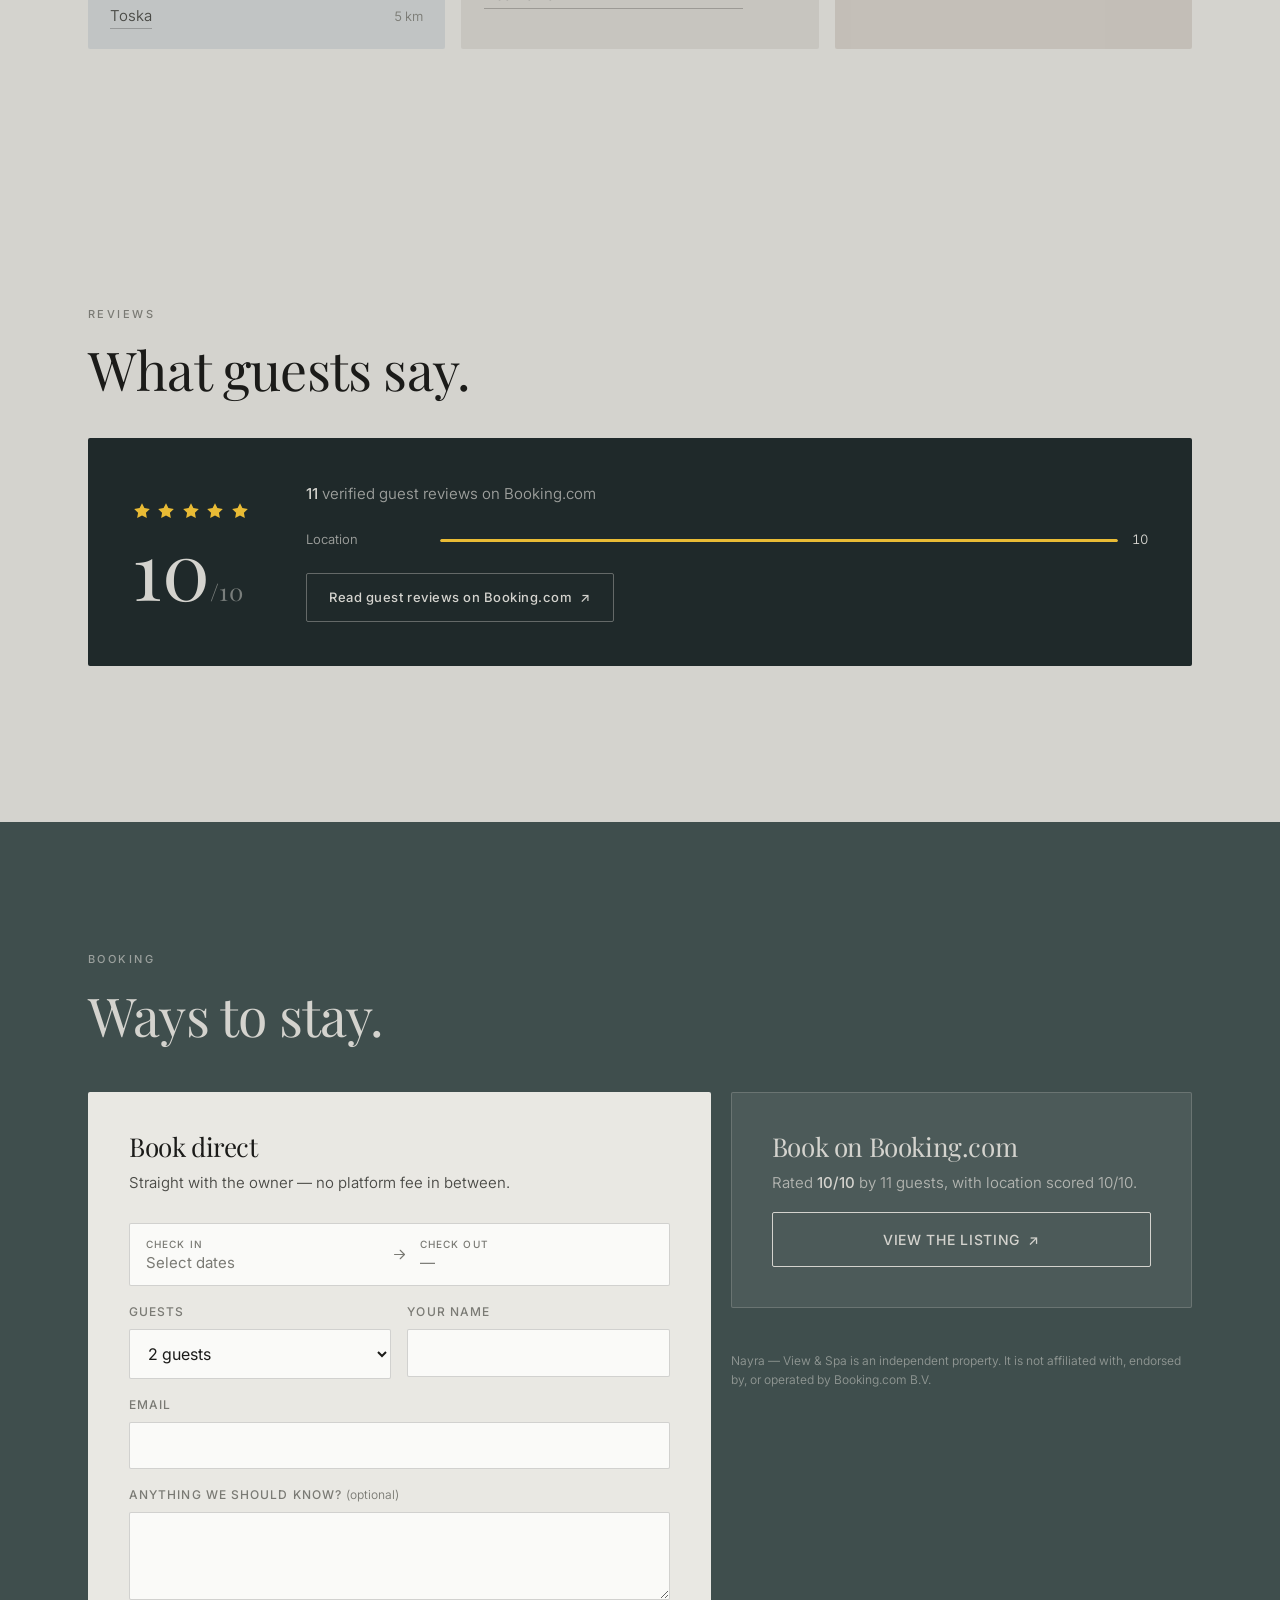
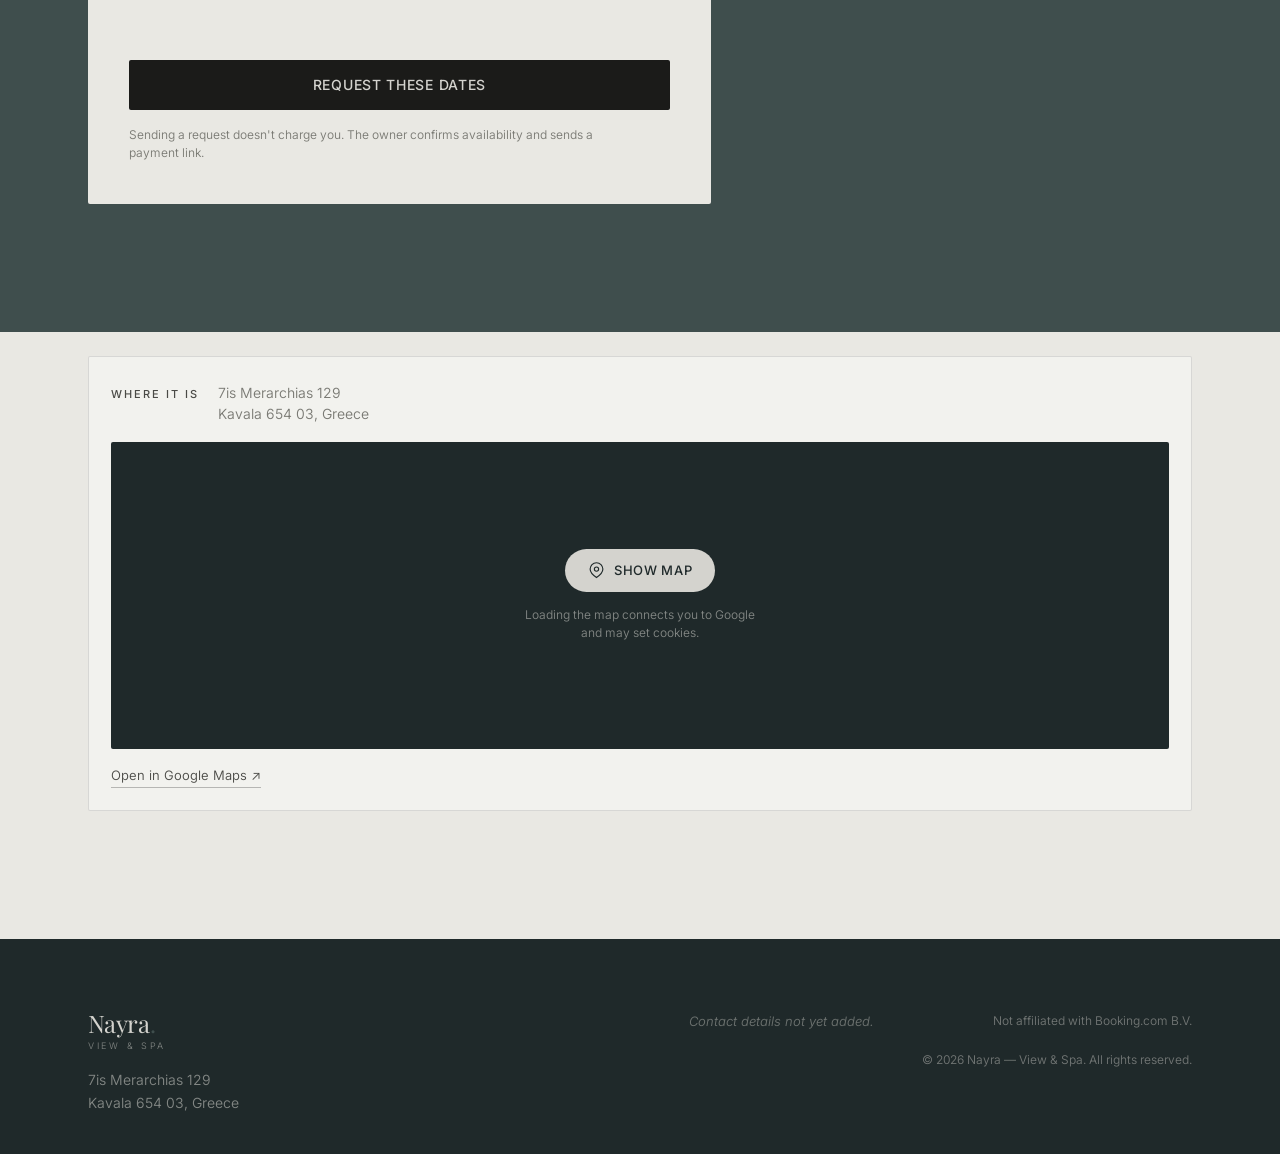
==== commit 952fcf8e: "Maps: show the route from the apartment, and zoom in closer Place modals now embed directions from t" ====
--- a/index.html
+++ b/index.html
@@ -697,7 +697,7 @@
 }
 </script>
 
-<script>window.I18N={"syncBooked": "Live availability from Booking.com — booked dates are blocked.", "syncFree": "Live availability from Booking.com — nothing booked right now.", "errCheckout": "Check-out needs to be after check-in.", "errMinNights": "Minimum stay is {n} night(s).", "errBooked": "Already booked {from} – {to}. Please pick other dates.", "errPickDates": "Please choose your check-in and check-out dates.", "errSendEmail": "Something went wrong sending that. Please email {email} instead.", "errSend": "Something went wrong sending that. Please try again in a moment.", "sending": "Sending…", "nights": "{n} night(s)", "locale": "en-GB", "menuOpen": "Open menu", "menuClose": "Close menu", "calPickOut": "Now choose your check-out date.", "mapShow": "Show map", "mapPrivacy": "Loading the map connects you to Google and may set cookies."};</script>
+<script>window.I18N={"syncBooked": "Live availability from Booking.com — booked dates are blocked.", "syncFree": "Live availability from Booking.com — nothing booked right now.", "errCheckout": "Check-out needs to be after check-in.", "errMinNights": "Minimum stay is {n} night(s).", "errBooked": "Already booked {from} – {to}. Please pick other dates.", "errPickDates": "Please choose your check-in and check-out dates.", "errSendEmail": "Something went wrong sending that. Please email {email} instead.", "errSend": "Something went wrong sending that. Please try again in a moment.", "sending": "Sending…", "nights": "{n} night(s)", "locale": "en-GB", "menuOpen": "Open menu", "menuClose": "Close menu", "calPickOut": "Now choose your check-out date.", "mapShow": "Show map", "mapPrivacy": "Loading the map connects you to Google and may set cookies.", "mapOpen": "Open directions in Google Maps"};</script>
 <script src="static/js/main.js" defer></script>
 </body>
 </html>
--- a/static/css/style.css
+++ b/static/css/style.css
@@ -463,6 +463,17 @@
    A definite height with no growing is what this actually wants. */
 @media (min-width: 701px) { .pmap__body { flex: none; height: min(62vh, 560px); } }
 
+/* Link out for anyone who wants walking or transit — the embed is driving-only */
+.pmap__out {
+  position: absolute; left: 0; right: 0; bottom: 0; z-index: 2;
+  padding: .6rem 1rem; text-align: center;
+  background: rgba(31,41,42,.9); color: var(--ground);
+  font-size: .75rem; text-decoration: none;
+  backdrop-filter: blur(6px);
+  transition: background .25s var(--ease);
+}
+.pmap__out:hover { background: rgba(31,41,42,.98); }
+
 /* First-run consent, mirroring the "Where it is" facade */
 .pmap__consent {
   position: absolute; inset: 0;
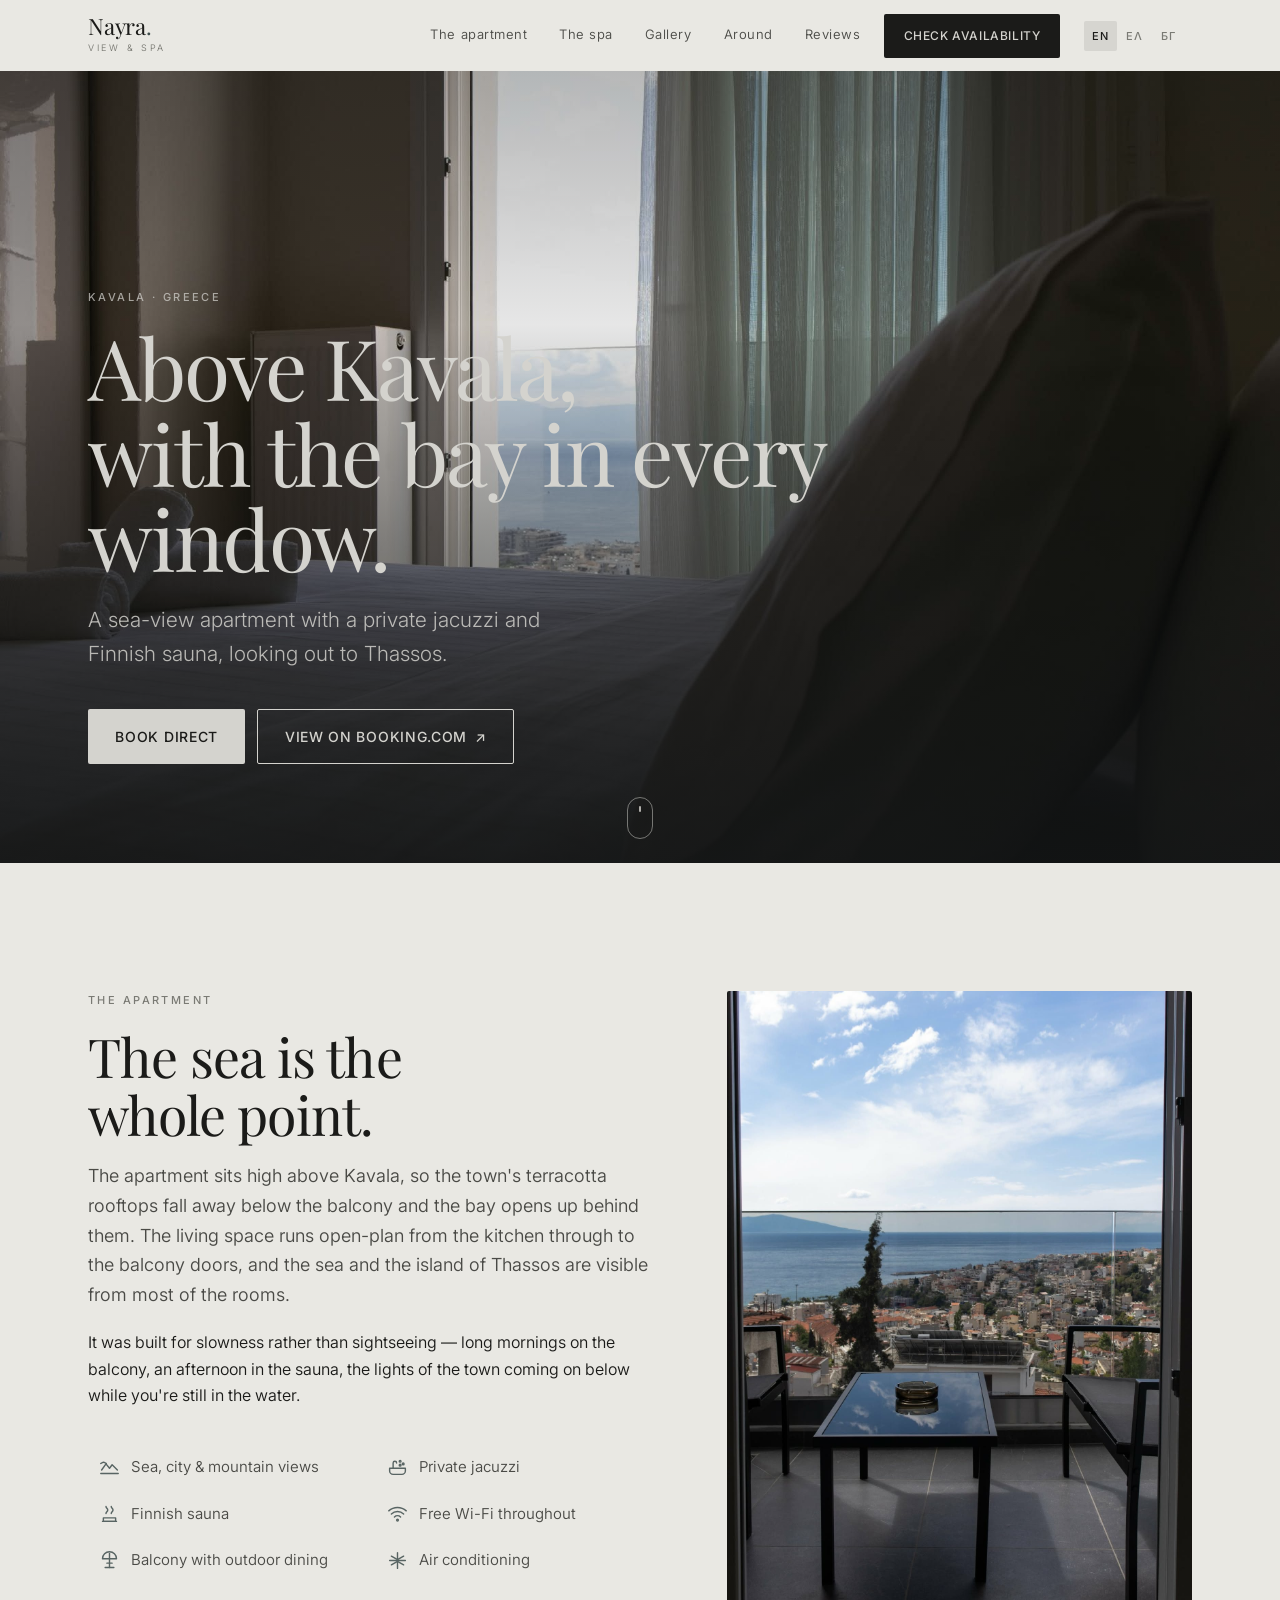
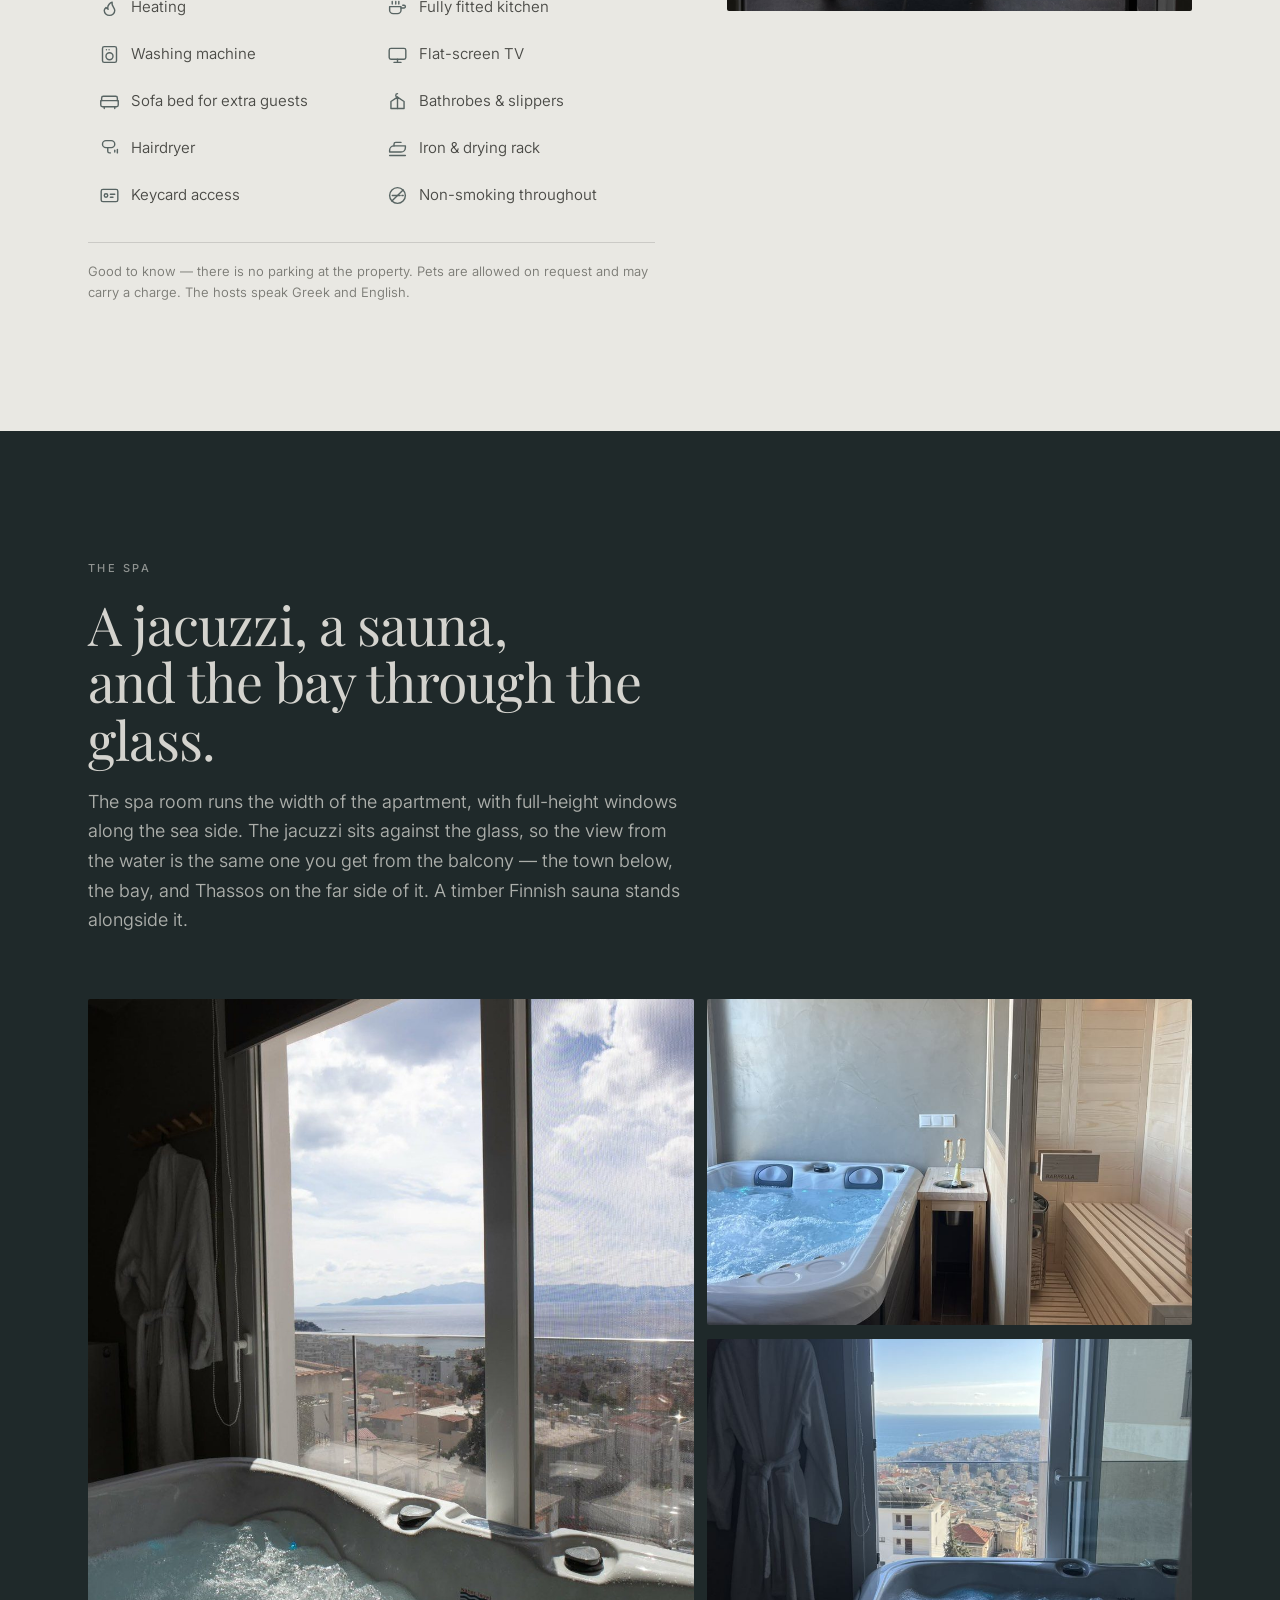
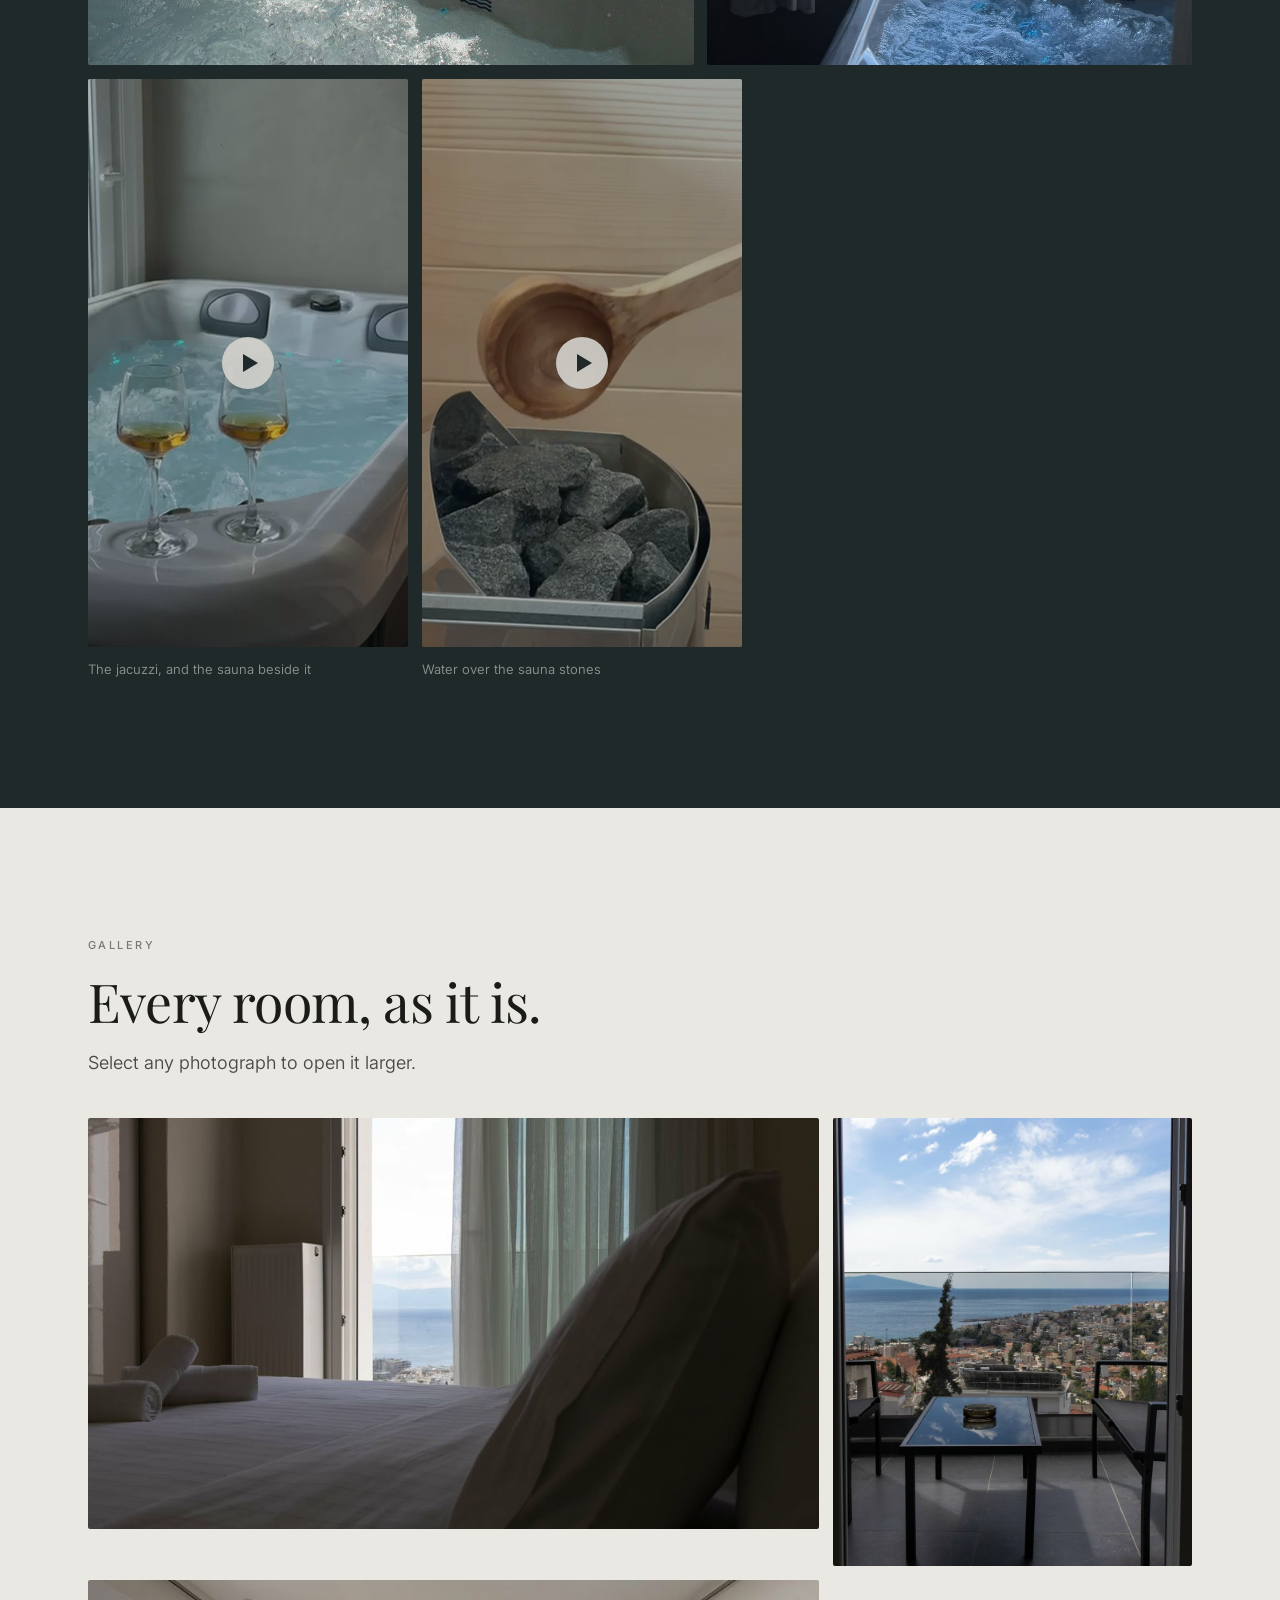
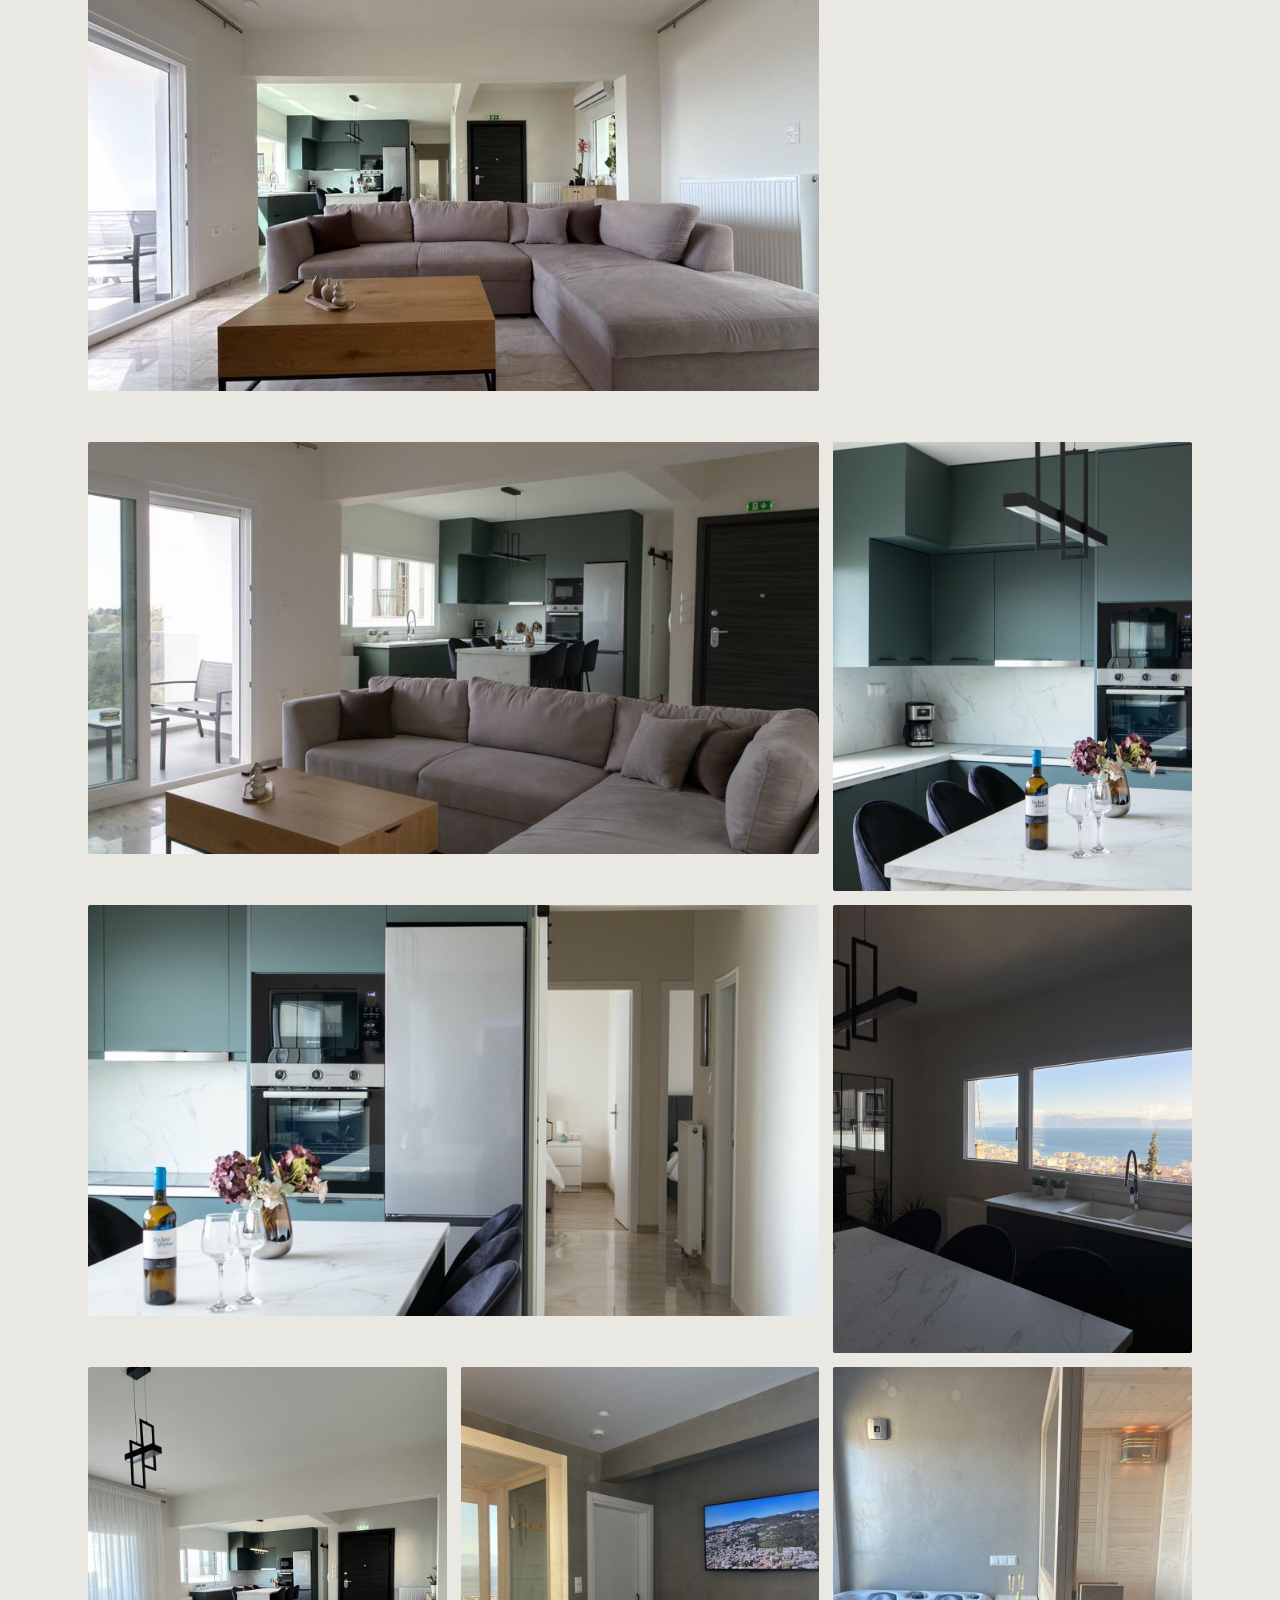
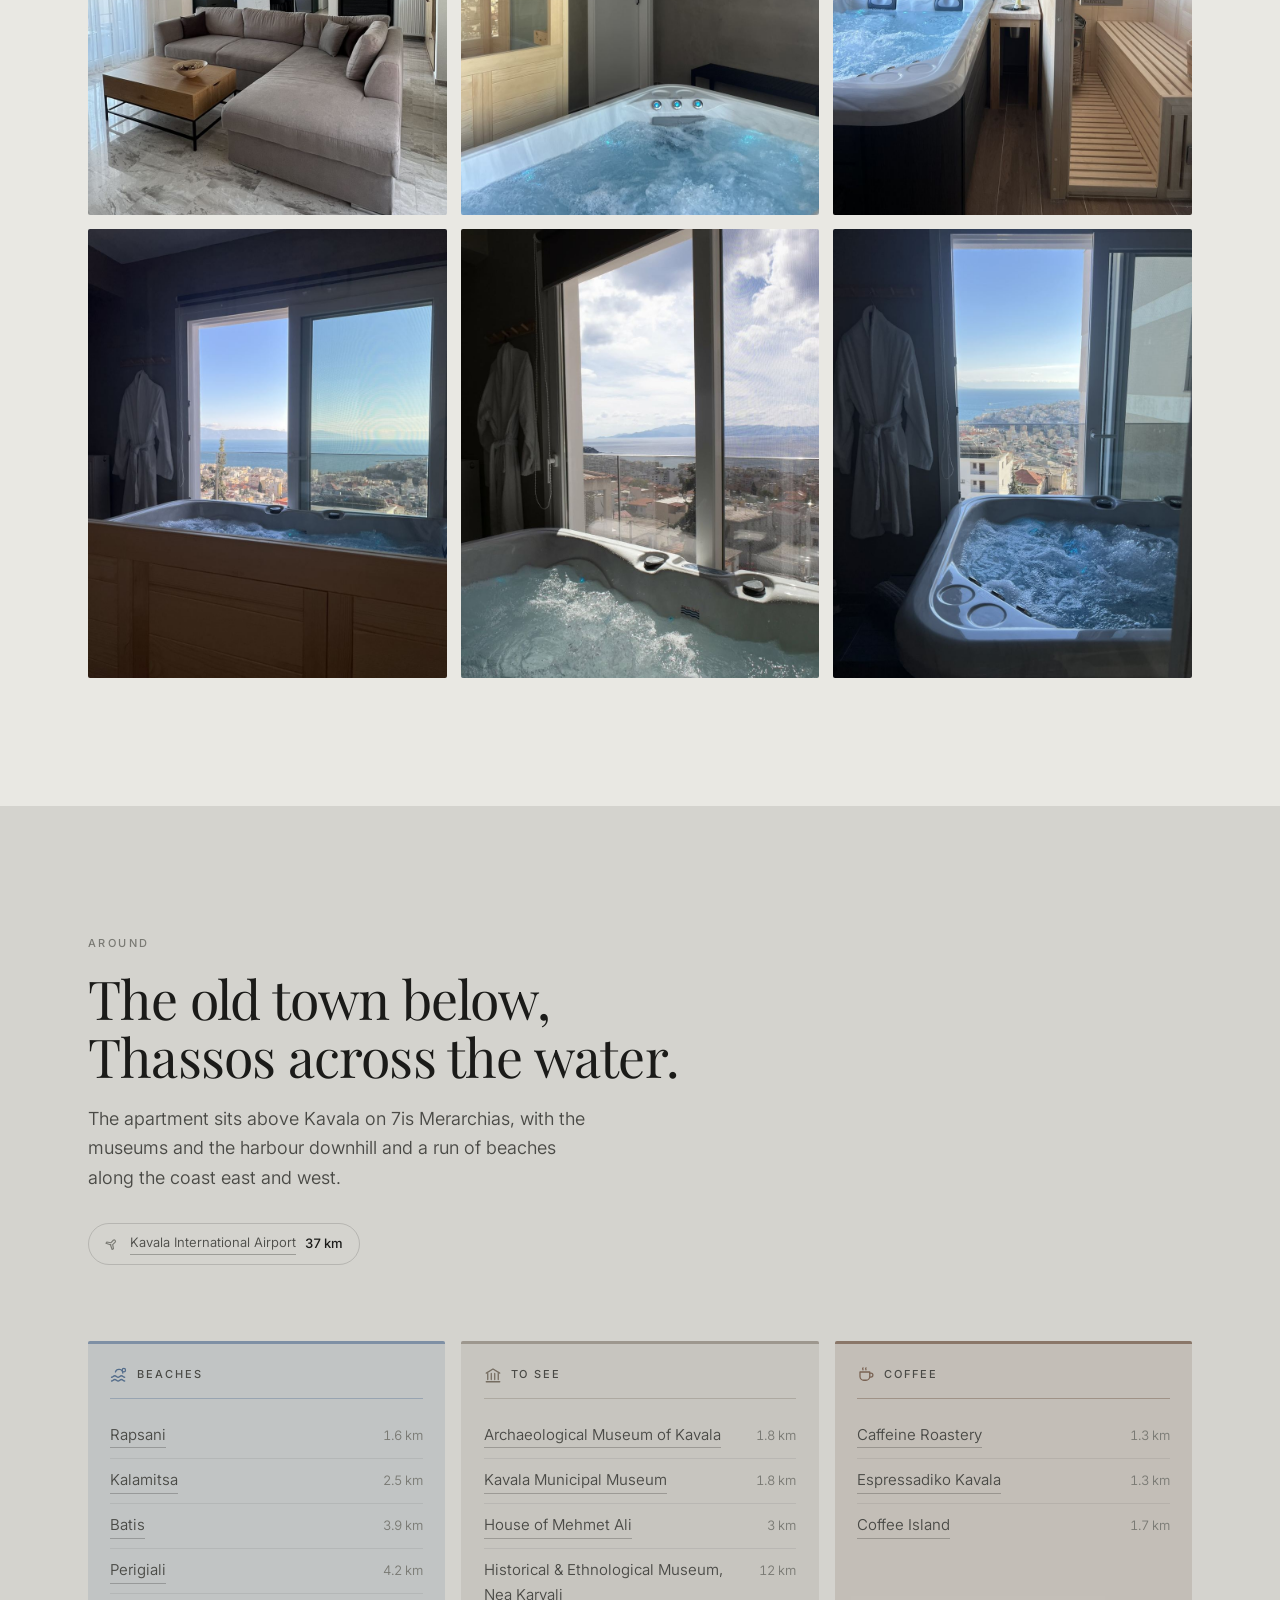
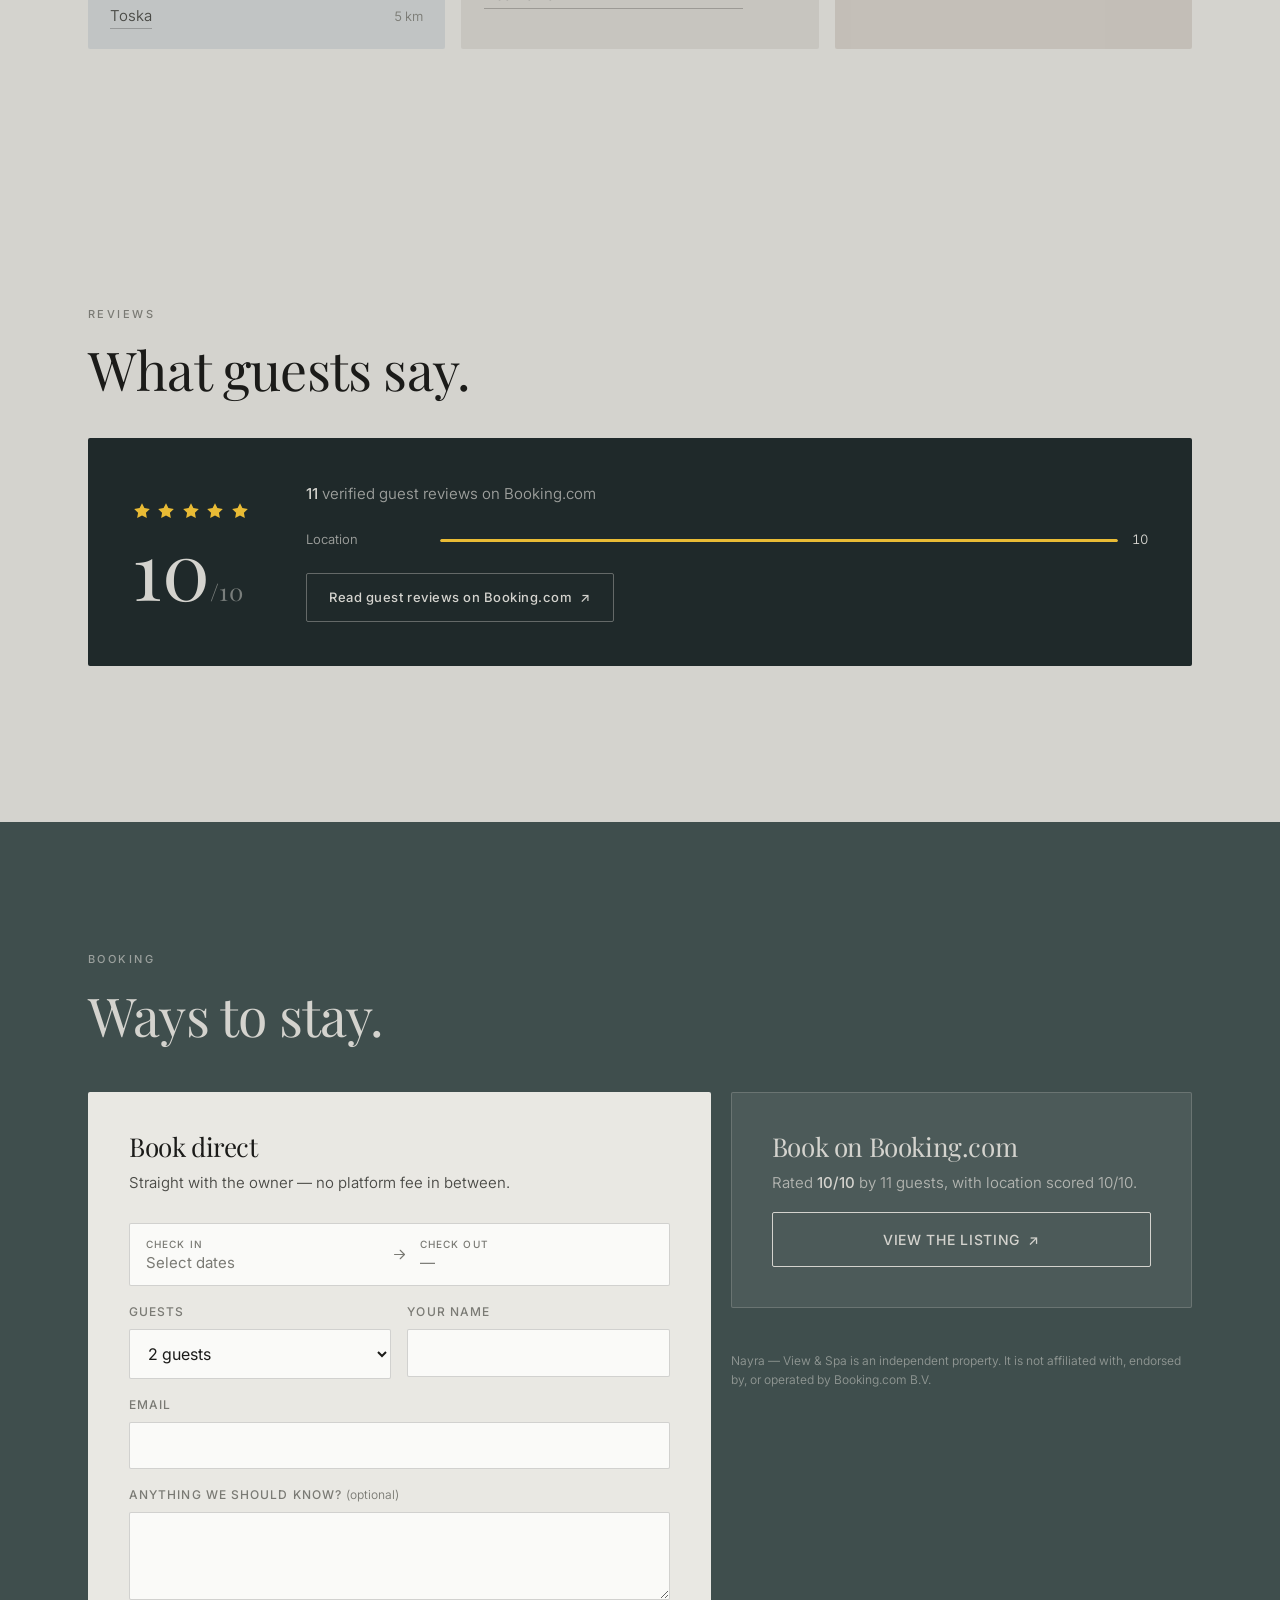
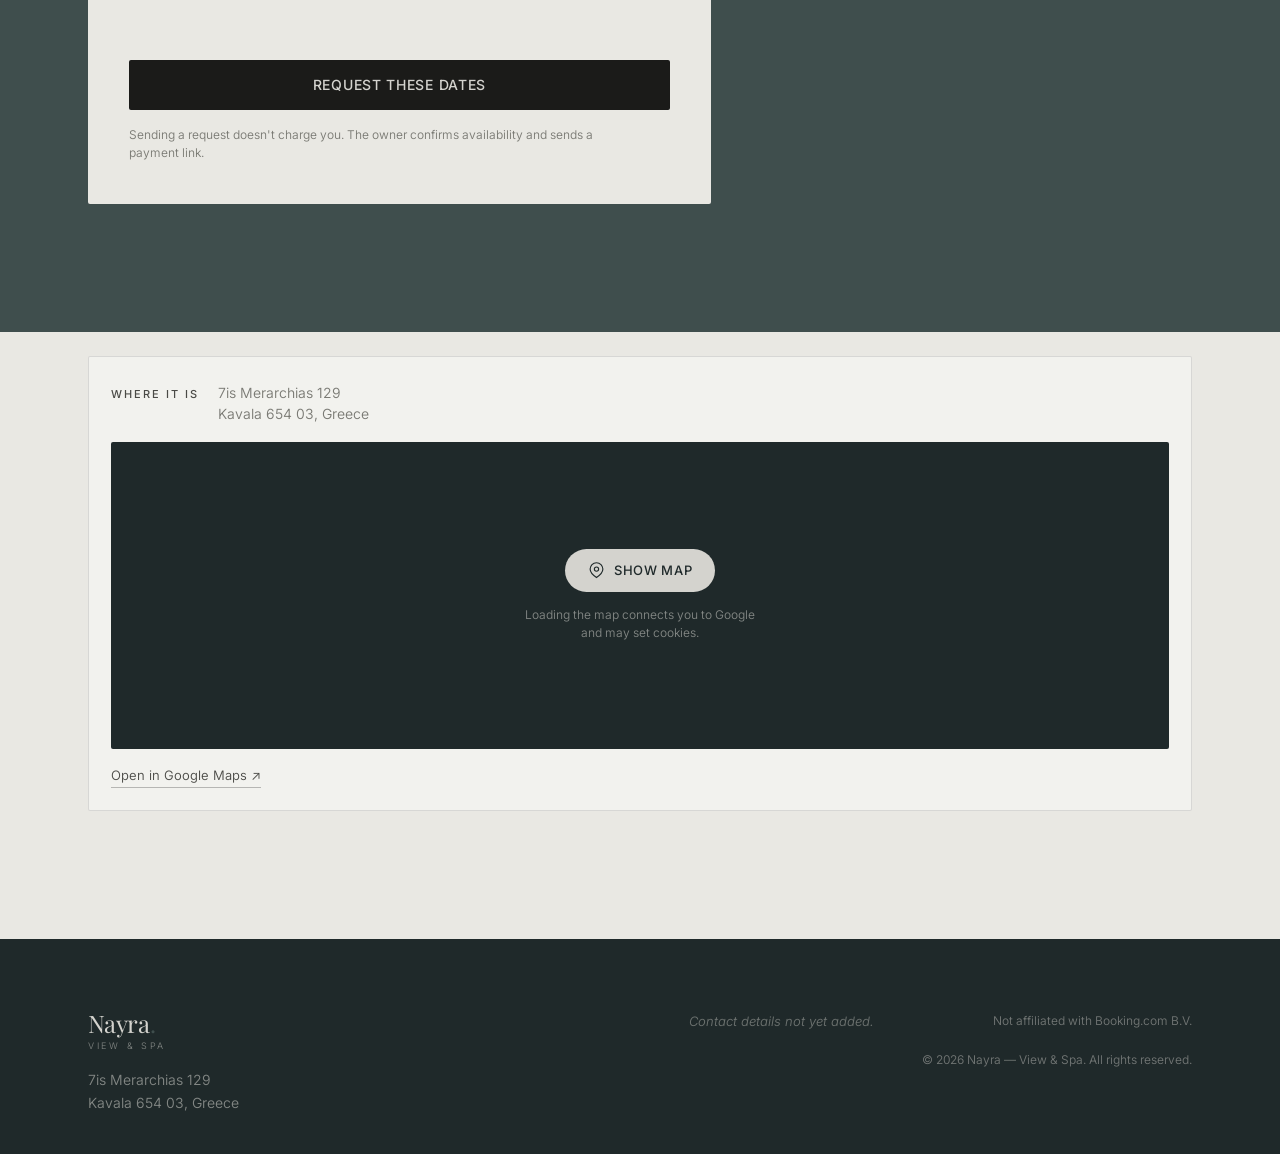
==== commit c7014b0d: "Maps: use the Greek place names, and stop doubling the city A bare Latin 'Rapsani Kavala' resolved t" ====
--- a/index.html
+++ b/index.html
@@ -315,36 +315,36 @@
       the harbour downhill and a run of beaches along the coast east and west.
     </p>
 
-    <p class="around__transit"><svg viewBox="0 0 24 24" fill="none" stroke="currentColor" stroke-width="1.7" stroke-linecap="round" stroke-linejoin="round" aria-hidden="true"><path d="M10.5 13.5 3 11l1.2-2 6 1.2L14 6.4a2 2 0 0 1 2.8 2.8l-3.8 3.8 1.2 6-2 1.2-2.7-7.5Z"/></svg> <button class="place" type="button" data-q="Kavala International Airport Alexander the Great">Kavala International Airport</button> <span class="around__d">37 km</span></p>
+    <p class="around__transit"><svg viewBox="0 0 24 24" fill="none" stroke="currentColor" stroke-width="1.7" stroke-linecap="round" stroke-linejoin="round" aria-hidden="true"><path d="M10.5 13.5 3 11l1.2-2 6 1.2L14 6.4a2 2 0 0 1 2.8 2.8l-3.8 3.8 1.2 6-2 1.2-2.7-7.5Z"/></svg> <button class="place" type="button" data-q="Διεθνής Αερολιμένας Καβάλας Μέγας Αλέξανδρος">Kavala International Airport</button> <span class="around__d">37 km</span></p>
 
     <div class="around">
       <div class="around__col around__col--sea">
         <h3 class="around__h3"><svg viewBox="0 0 24 24" fill="none" stroke="currentColor" stroke-width="1.7" stroke-linecap="round" aria-hidden="true"><path d="M2 15c2.2 0 2.2-2 4.4-2s2.2 2 4.4 2 2.2-2 4.4-2 2.2 2 4.4 2"/><path d="M2 20c2.2 0 2.2-2 4.4-2s2.2 2 4.4 2 2.2-2 4.4-2 2.2 2 4.4 2"/><path d="M17 9.5A5 5 0 0 0 7.2 8"/><circle cx="18.5" cy="5.5" r="2.2"/></svg> Beaches</h3>
         <ul class="around__list">
-          <li><button class="place" type="button" data-q="Rapsani">Rapsani</button><span class="around__d">1.6 km</span></li>
-          <li><button class="place" type="button" data-q="Kalamitsa">Kalamitsa</button><span class="around__d">2.5 km</span></li>
-          <li><button class="place" type="button" data-q="Batis">Batis</button><span class="around__d">3.9 km</span></li>
-          <li><button class="place" type="button" data-q="Perigiali">Perigiali</button><span class="around__d">4.2 km</span></li>
-          <li><button class="place" type="button" data-q="Toska">Toska</button><span class="around__d">5 km</span></li>
+          <li><button class="place" type="button" data-q="Παραλία Ραψάνη, Καβάλα">Rapsani</button><span class="around__d">1.6 km</span></li>
+          <li><button class="place" type="button" data-q="Παραλία Καλαμίτσα, Καβάλα">Kalamitsa</button><span class="around__d">2.5 km</span></li>
+          <li><button class="place" type="button" data-q="Παραλία Μπάτης, Καβάλα">Batis</button><span class="around__d">3.9 km</span></li>
+          <li><button class="place" type="button" data-q="Παραλία Περιγιάλι, Καβάλα">Perigiali</button><span class="around__d">4.2 km</span></li>
+          <li><button class="place" type="button" data-q="Παραλία Τόσκα, Καβάλα">Toska</button><span class="around__d">5 km</span></li>
         </ul>
       </div>
 
       <div class="around__col around__col--stone">
         <h3 class="around__h3"><svg viewBox="0 0 24 24" fill="none" stroke="currentColor" stroke-width="1.7" stroke-linecap="round" stroke-linejoin="round" aria-hidden="true"><path d="M3 9.5 12 4l9 5.5"/><path d="M5 10v8M9.7 10v8M14.3 10v8M19 10v8"/><path d="M3 21h18"/></svg> To see</h3>
         <ul class="around__list">
-          <li><button class="place" type="button" data-q="Archaeological Museum of Kavala">Archaeological Museum of Kavala</button><span class="around__d">1.8 km</span></li>
-          <li><button class="place" type="button" data-q="Municipal Museum of Kavala">Kavala Municipal Museum</button><span class="around__d">1.8 km</span></li>
-          <li><button class="place" type="button" data-q="Imaret Mehmet Ali">House of Mehmet Ali</button><span class="around__d">3 km</span></li>
-          <li><button class="place" type="button" data-q="Historical and Ethnological Museum Nea Karvali">Historical &amp; Ethnological Museum, Nea Karvali</button><span class="around__d">12 km</span></li>
+          <li><button class="place" type="button" data-q="Αρχαιολογικό Μουσείο Καβάλας">Archaeological Museum of Kavala</button><span class="around__d">1.8 km</span></li>
+          <li><button class="place" type="button" data-q="Δημοτικό Μουσείο Καβάλας">Kavala Municipal Museum</button><span class="around__d">1.8 km</span></li>
+          <li><button class="place" type="button" data-q="Οικία Μεχμέτ Αλή, Καβάλα">House of Mehmet Ali</button><span class="around__d">3 km</span></li>
+          <li><button class="place" type="button" data-q="Ιστορικό και Εθνολογικό Μουσείο Νέας Καρβάλης">Historical &amp; Ethnological Museum, Nea Karvali</button><span class="around__d">12 km</span></li>
         </ul>
       </div>
 
       <div class="around__col around__col--timber">
         <h3 class="around__h3"><svg viewBox="0 0 24 24" fill="none" stroke="currentColor" stroke-width="1.7" stroke-linecap="round" stroke-linejoin="round" aria-hidden="true"><path d="M4 8h13v6a5 5 0 0 1-5 5H9a5 5 0 0 1-5-5V8Z"/><path d="M17 9.5h1.6a2.6 2.6 0 0 1 0 5.2H17"/><path d="M8 2.5c-.7.9-.7 1.6 0 2.5M12 2.5c-.7.9-.7 1.6 0 2.5"/></svg> Coffee</h3>
         <ul class="around__list">
-          <li><button class="place" type="button" data-q="Caffeine Roastery">Caffeine Roastery</button><span class="around__d">1.3 km</span></li>
-          <li><button class="place" type="button" data-q="Espressadiko">Espressadiko Kavala</button><span class="around__d">1.3 km</span></li>
-          <li><button class="place" type="button" data-q="Coffee Island">Coffee Island</button><span class="around__d">1.7 km</span></li>
+          <li><button class="place" type="button" data-q="Caffeine Roastery-Superfoods, Καβάλα">Caffeine Roastery</button><span class="around__d">1.3 km</span></li>
+          <li><button class="place" type="button" data-q="Espressadiko, Καβάλα">Espressadiko Kavala</button><span class="around__d">1.3 km</span></li>
+          <li><button class="place" type="button" data-q="Coffee Island, Καβάλα">Coffee Island</button><span class="around__d">1.7 km</span></li>
         </ul>
       </div>
     </div>
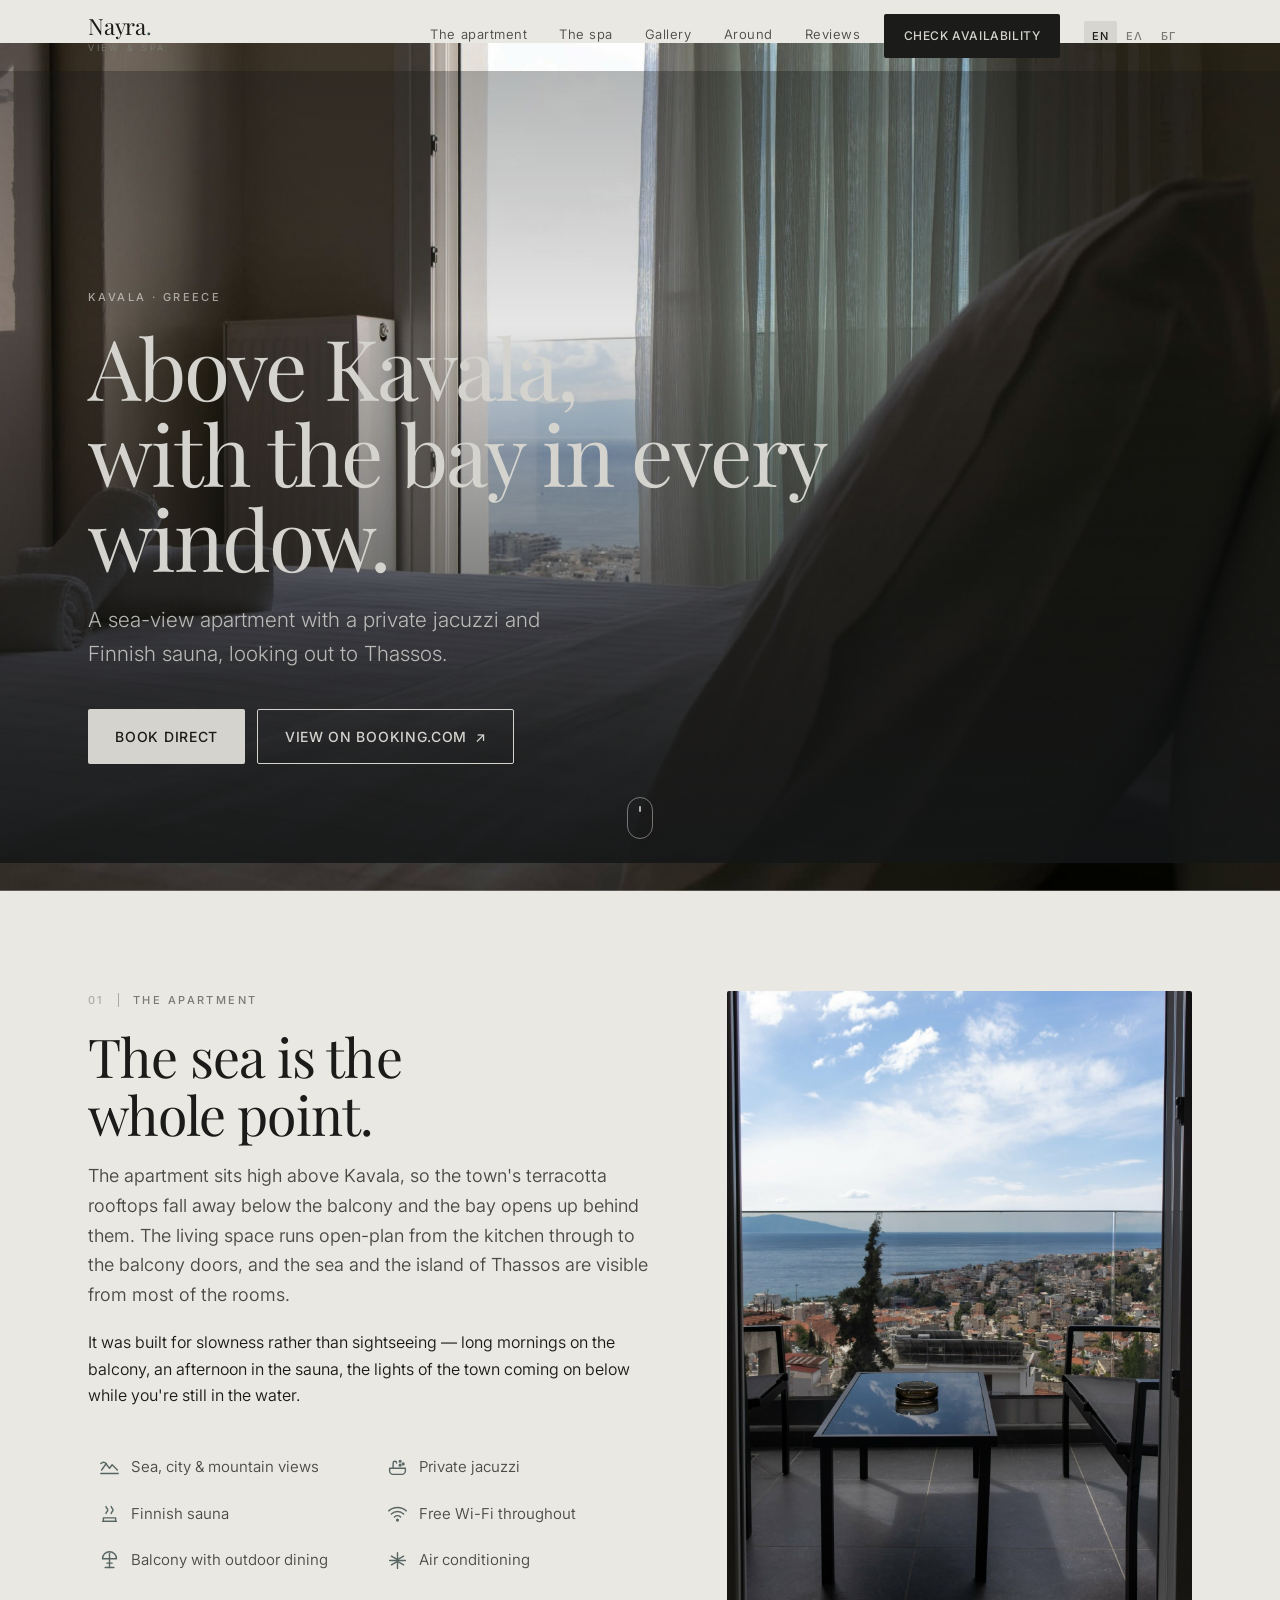
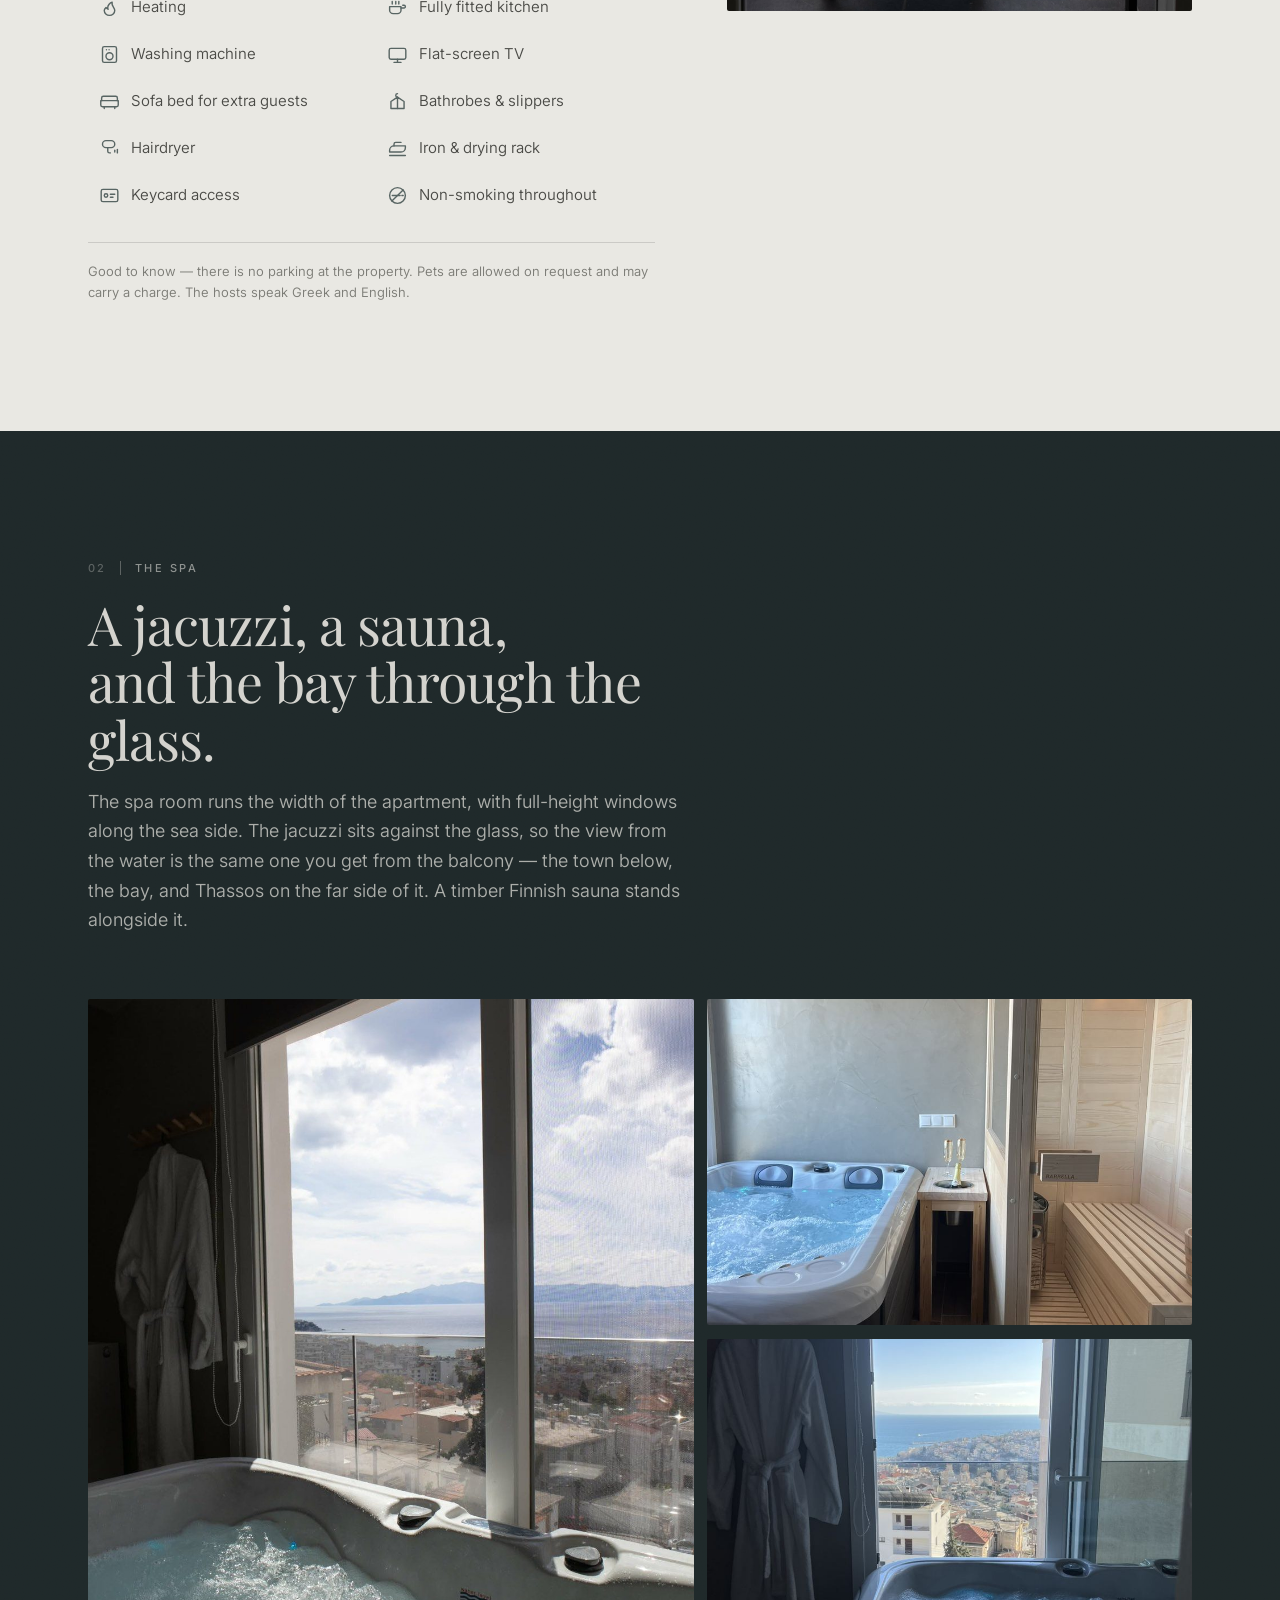
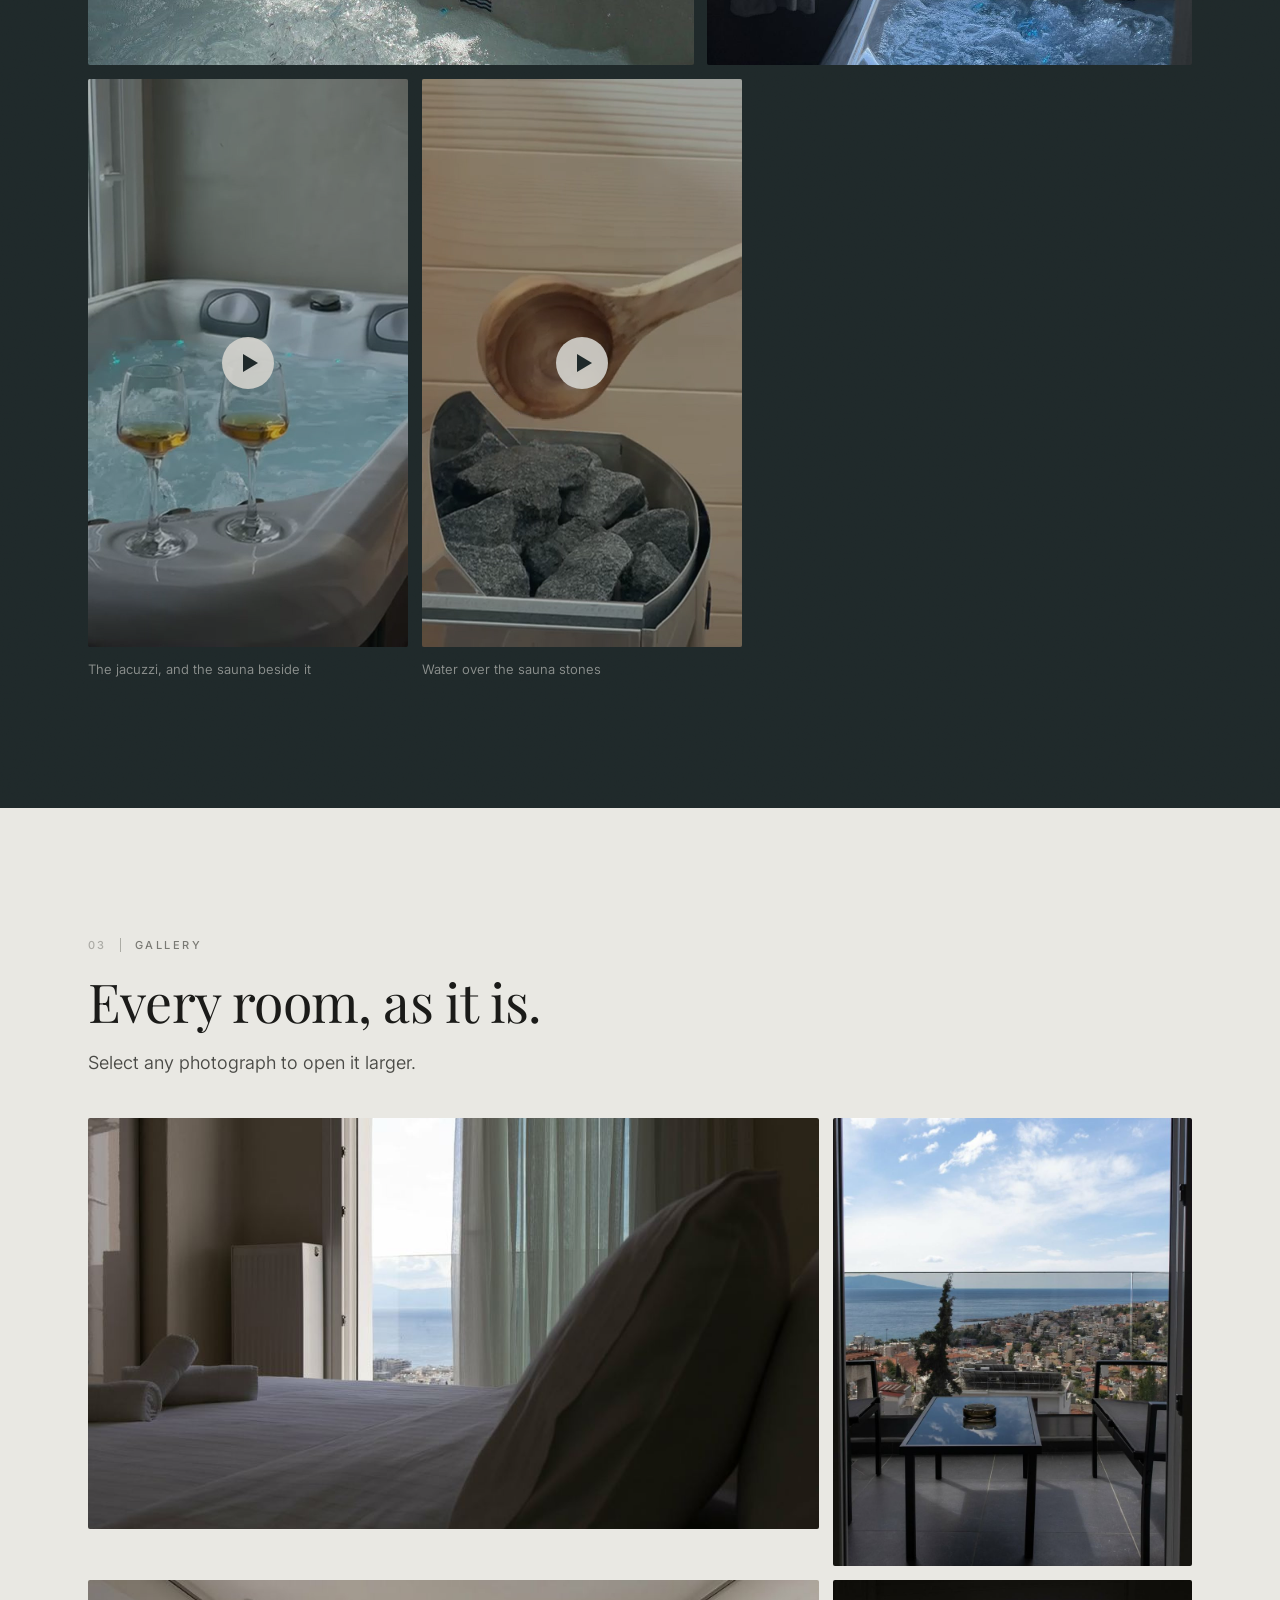
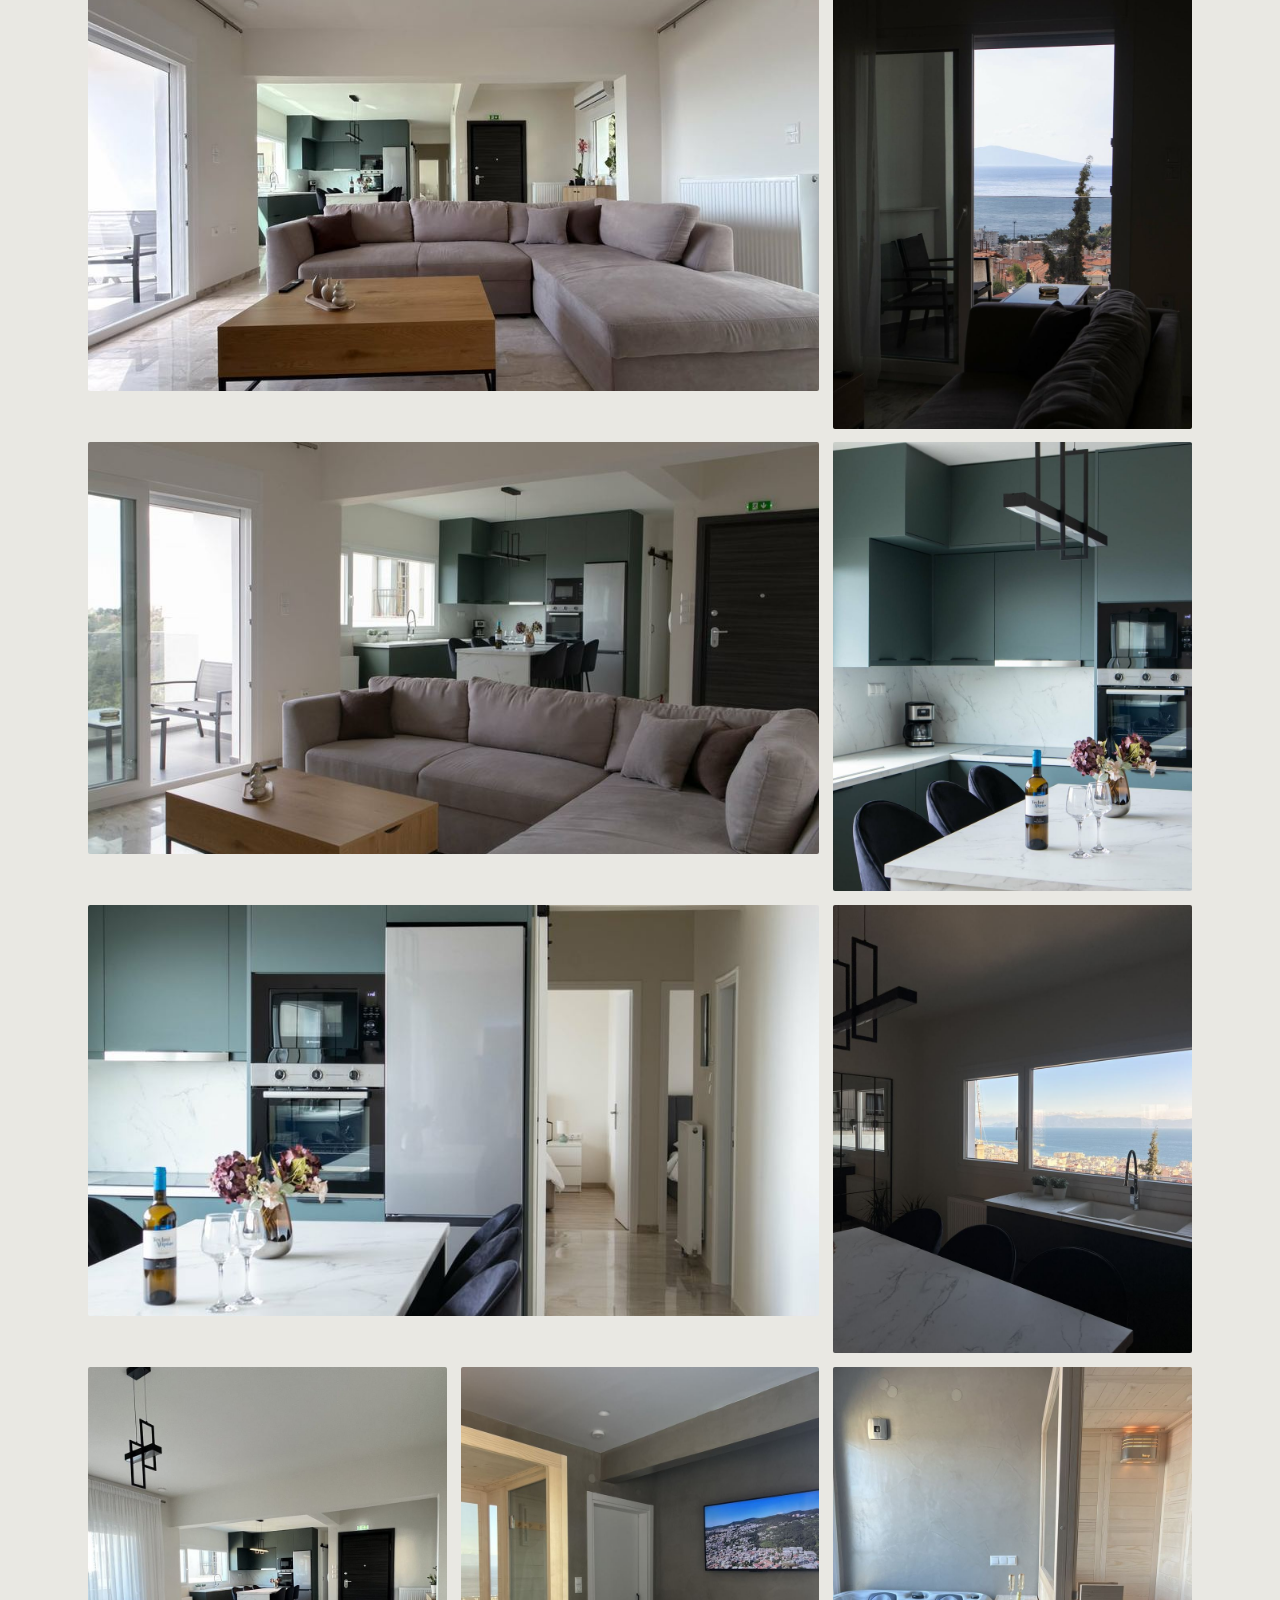
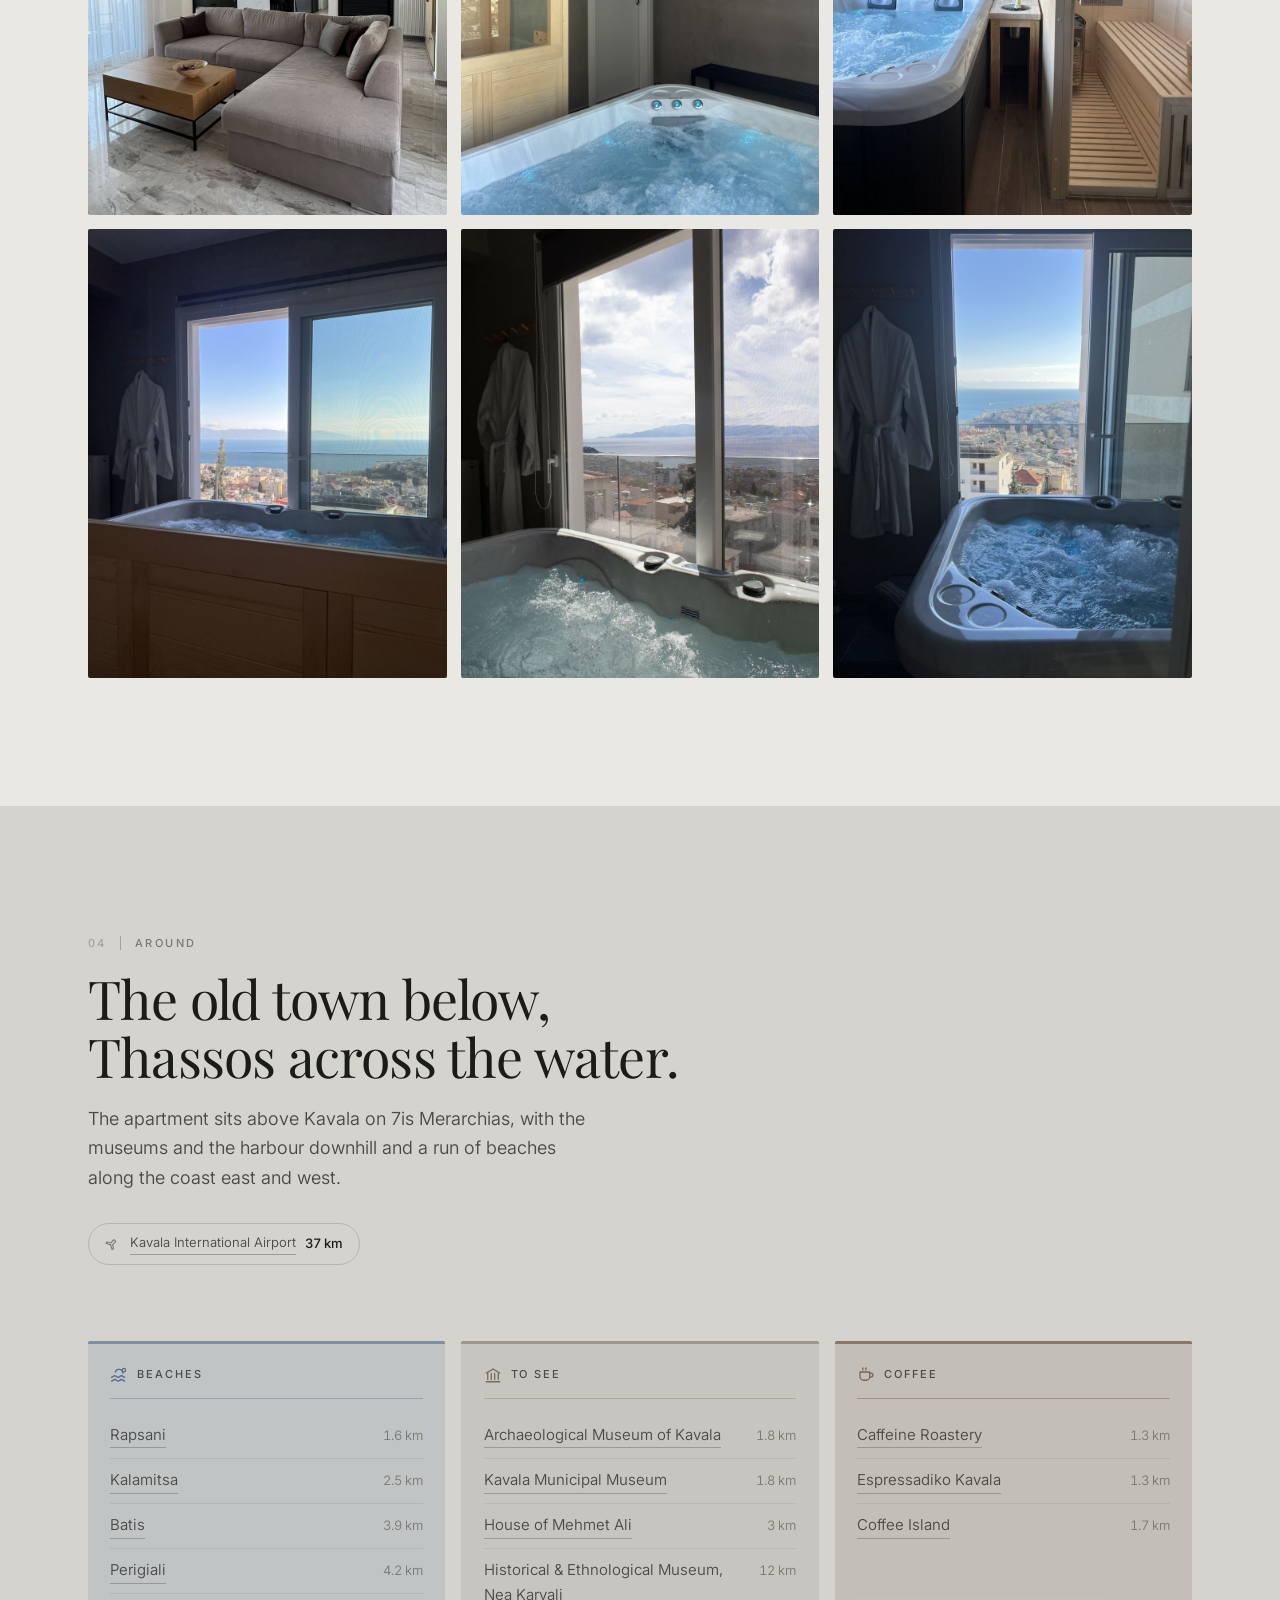
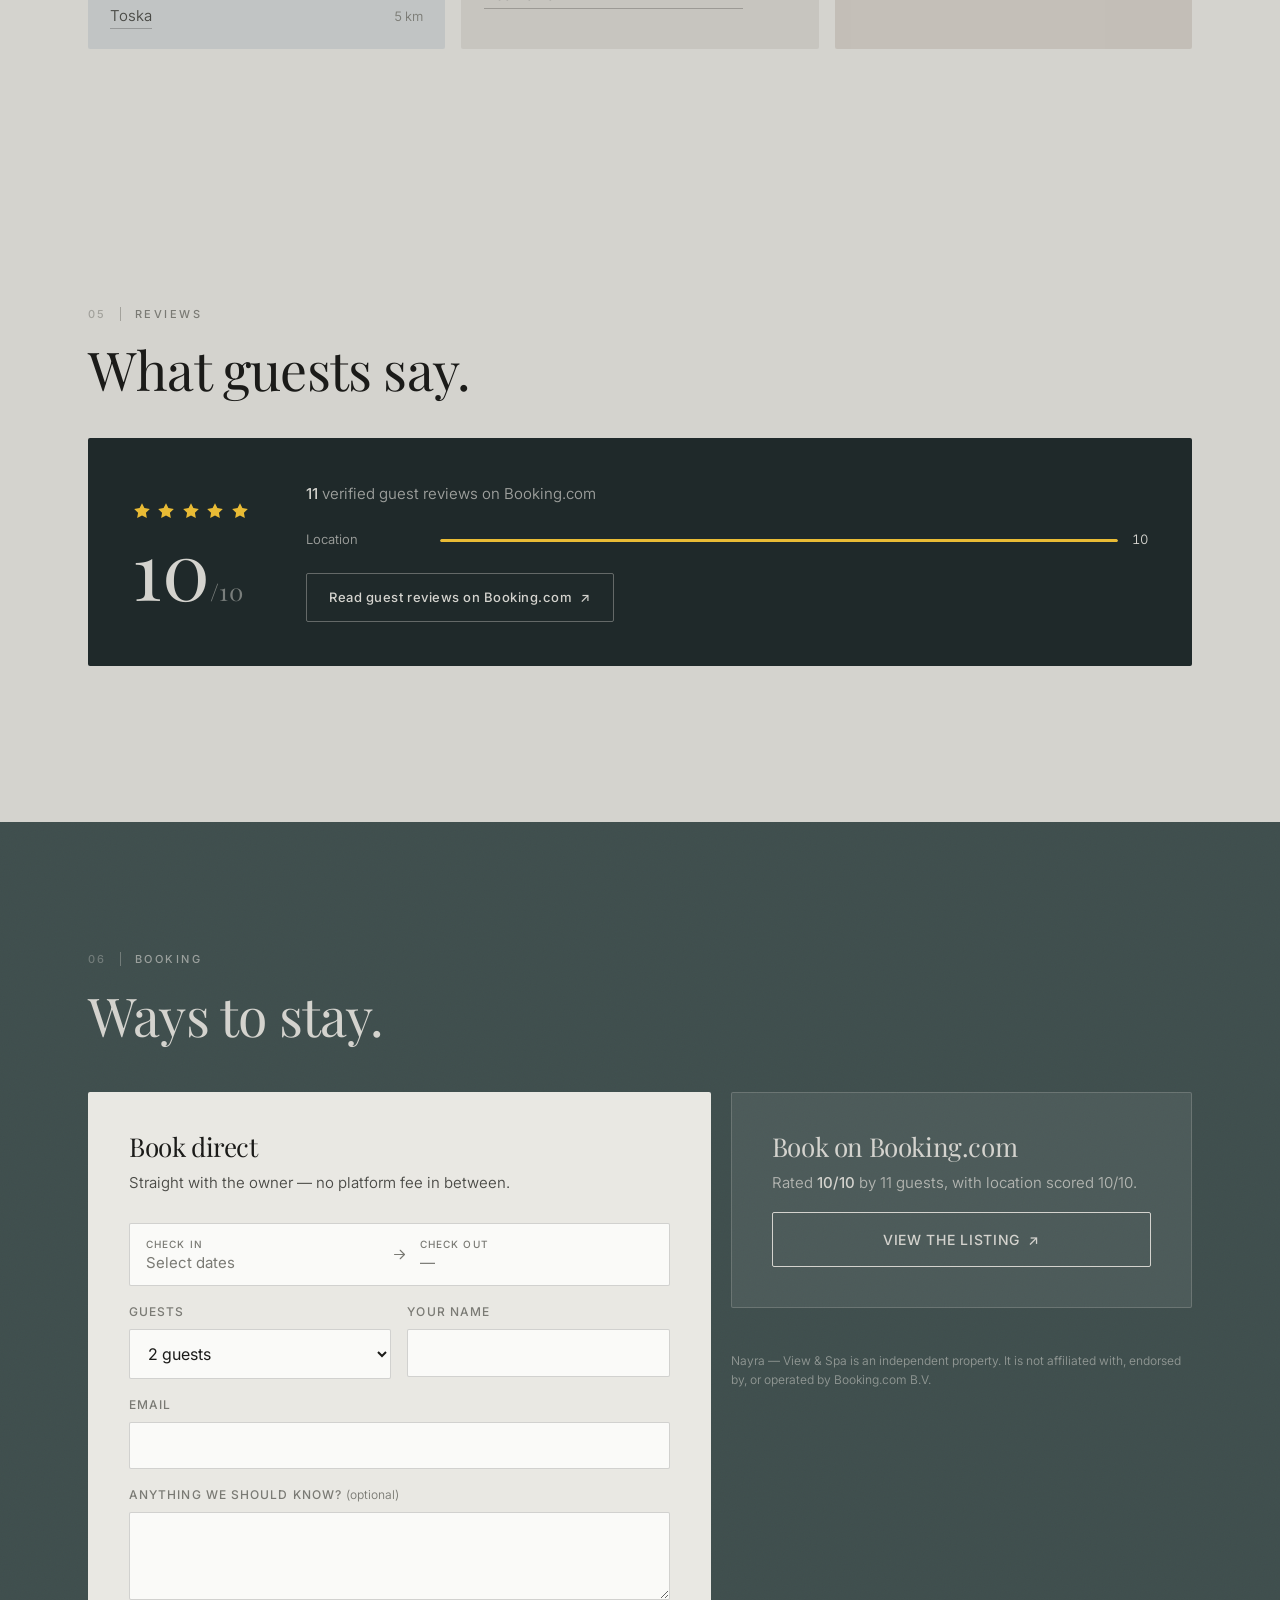
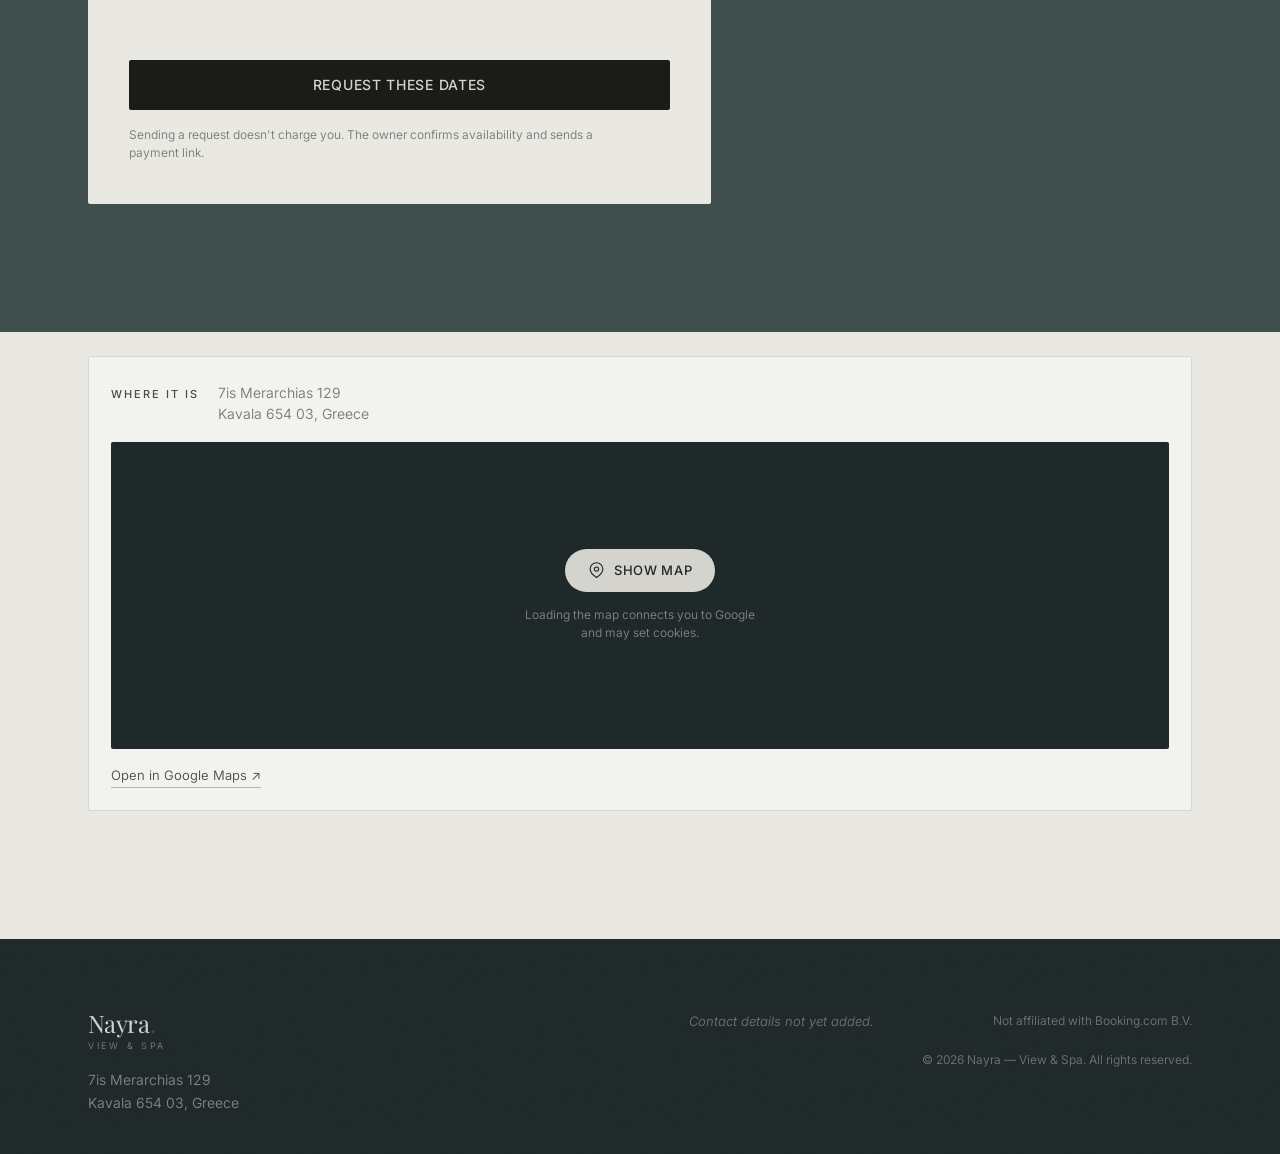
==== commit e3773940: "Finish pass: section numerals, grain, hero drift, staggered gallery - Numbered sections (01 — THE AP" ====
--- a/index.html
+++ b/index.html
@@ -240,59 +240,59 @@
 
     <div class="gal" id="gal">
       <!-- data-full = large version loaded by the lightbox -->
-      <button class="gal__i gal__i--wide" type="button" data-full="media/bedroom-sea-view.jpg">
+      <button data-cap="A made bed with rolled towels, beside an open balcony door looking out to the sea and distant hills." class="gal__i gal__i--wide" type="button" data-full="media/bedroom-sea-view.jpg">
         <img src="media/bedroom-sea-view-thumb.jpg" width="900" height="600" loading="lazy" decoding="async"
              alt="A made bed with rolled towels, beside an open balcony door looking out to the sea and distant hills.">
       </button>
-      <button class="gal__i" type="button" data-full="media/balcony-panorama.jpg">
+      <button data-cap="The balcony's table and chairs behind a glass rail, above the rooftops of Kavala and the bay." class="gal__i" type="button" data-full="media/balcony-panorama.jpg">
         <img src="media/balcony-panorama-thumb.jpg" width="900" height="1349" loading="lazy" decoding="async"
              alt="The balcony's table and chairs behind a glass rail, above the rooftops of Kavala and the bay.">
       </button>
-      <button class="gal__i gal__i--wide" type="button" data-full="media/living-room-wide.jpg">
+      <button data-cap="The open-plan living room with a large corner sofa and oak coffee table, looking through to the green kitchen." class="gal__i gal__i--wide" type="button" data-full="media/living-room-wide.jpg">
         <img src="media/living-room-wide-thumb.jpg" width="900" height="506" loading="lazy" decoding="async"
              alt="The open-plan living room with a large corner sofa and oak coffee table, looking through to the green kitchen.">
       </button>
-      <button class="gal__i" type="button" data-full="media/living-room-balcony-door.jpg">
+      <button data-cap="The living room sofa beside an open balcony door, with the sea and the town visible outside." class="gal__i" type="button" data-full="media/living-room-balcony-door.jpg">
         <img src="media/living-room-balcony-door-thumb.jpg" width="900" height="1349" loading="lazy" decoding="async"
              alt="The living room sofa beside an open balcony door, with the sea and the town visible outside.">
       </button>
-      <button class="gal__i gal__i--wide" type="button" data-full="media/living-room-kitchen.jpg">
+      <button data-cap="The living area seen from the balcony doors, with the dark green kitchen and marble island beyond." class="gal__i gal__i--wide" type="button" data-full="media/living-room-kitchen.jpg">
         <img src="media/living-room-kitchen-thumb.jpg" width="900" height="600" loading="lazy" decoding="async"
              alt="The living area seen from the balcony doors, with the dark green kitchen and marble island beyond.">
       </button>
-      <button class="gal__i" type="button" data-full="media/kitchen-island.jpg">
+      <button data-cap="The dark green kitchen with a white marble island, set with a bottle of wine, two glasses and flowers." class="gal__i" type="button" data-full="media/kitchen-island.jpg">
         <img src="media/kitchen-island-thumb.jpg" width="900" height="1350" loading="lazy" decoding="async"
              alt="The dark green kitchen with a white marble island, set with a bottle of wine, two glasses and flowers.">
       </button>
-      <button class="gal__i gal__i--wide" type="button" data-full="media/kitchen-detail.jpg">
+      <button data-cap="The kitchen's built-in oven and fridge, with a hallway leading through to the bedrooms." class="gal__i gal__i--wide" type="button" data-full="media/kitchen-detail.jpg">
         <img src="media/kitchen-detail-thumb.jpg" width="900" height="600" loading="lazy" decoding="async"
              alt="The kitchen's built-in oven and fridge, with a hallway leading through to the bedrooms.">
       </button>
-      <button class="gal__i" type="button" data-full="media/kitchen-sea-window.jpg">
+      <button data-cap="A wide kitchen window above the sink, framing the bay and the mountains on the far shore." class="gal__i" type="button" data-full="media/kitchen-sea-window.jpg">
         <img src="media/kitchen-sea-window-thumb.jpg" width="900" height="1200" loading="lazy" decoding="async"
              alt="A wide kitchen window above the sink, framing the bay and the mountains on the far shore.">
       </button>
-      <button class="gal__i" type="button" data-full="media/living-room-sofa.jpg">
+      <button data-cap="The corner sofa and oak coffee table on polished marble floors, with sheer curtains drawn across the balcony doors." class="gal__i" type="button" data-full="media/living-room-sofa.jpg">
         <img src="media/living-room-sofa-thumb.jpg" width="900" height="1200" loading="lazy" decoding="async"
              alt="The corner sofa and oak coffee table on polished marble floors, with sheer curtains drawn across the balcony doors.">
       </button>
-      <button class="gal__i" type="button" data-full="media/spa-room.jpg">
+      <button data-cap="The spa room, with the jacuzzi in the foreground, the timber sauna to one side and a wall-mounted television." class="gal__i" type="button" data-full="media/spa-room.jpg">
         <img src="media/spa-room-thumb.jpg" width="900" height="1200" loading="lazy" decoding="async"
              alt="The spa room, with the jacuzzi in the foreground, the timber sauna to one side and a wall-mounted television.">
       </button>
-      <button class="gal__i" type="button" data-full="media/spa-sauna.jpg">
+      <button data-cap="The jacuzzi beside the timber sauna cabin, with champagne set on a small wooden table." class="gal__i" type="button" data-full="media/spa-sauna.jpg">
         <img src="media/spa-sauna-thumb.jpg" width="900" height="1200" loading="lazy" decoding="async"
              alt="The jacuzzi beside the timber sauna cabin, with champagne set on a small wooden table.">
       </button>
-      <button class="gal__i" type="button" data-full="media/spa-jacuzzi-window.jpg">
+      <button data-cap="The jacuzzi set against a full-height window, with a white bathrobe hanging beside it and the bay outside." class="gal__i" type="button" data-full="media/spa-jacuzzi-window.jpg">
         <img src="media/spa-jacuzzi-window-thumb.jpg" width="900" height="1200" loading="lazy" decoding="async"
              alt="The jacuzzi set against a full-height window, with a white bathrobe hanging beside it and the bay outside.">
       </button>
-      <button class="gal__i" type="button" data-full="media/spa-jacuzzi-open-door.jpg">
+      <button data-cap="The jacuzzi bubbling beside an open balcony door, with the town and the bay filling the opening." class="gal__i" type="button" data-full="media/spa-jacuzzi-open-door.jpg">
         <img src="media/spa-jacuzzi-open-door-thumb.jpg" width="900" height="1351" loading="lazy" decoding="async"
              alt="The jacuzzi bubbling beside an open balcony door, with the town and the bay filling the opening.">
       </button>
-      <button class="gal__i" type="button" data-full="media/spa-jacuzzi-bay.jpg">
+      <button data-cap="Close view across the bubbling jacuzzi to a full-height window over the rooftops and the sea." class="gal__i" type="button" data-full="media/spa-jacuzzi-bay.jpg">
         <img src="media/spa-jacuzzi-bay-thumb.jpg" width="900" height="1200" loading="lazy" decoding="async"
              alt="Close view across the bubbling jacuzzi to a full-height window over the rooftops and the sea.">
       </button>
@@ -325,7 +325,7 @@
           <li><button class="place" type="button" data-q="Παραλία Καλαμίτσα, Καβάλα">Kalamitsa</button><span class="around__d">2.5 km</span></li>
           <li><button class="place" type="button" data-q="Παραλία Μπάτης, Καβάλα">Batis</button><span class="around__d">3.9 km</span></li>
           <li><button class="place" type="button" data-q="Παραλία Περιγιάλι, Καβάλα">Perigiali</button><span class="around__d">4.2 km</span></li>
-          <li><button class="place" type="button" data-q="Παραλία Τόσκα, Καβάλα">Toska</button><span class="around__d">5 km</span></li>
+          <li><button class="place" type="button" data-q="Tosca Beach, Καβάλα">Toska</button><span class="around__d">5 km</span></li>
         </ul>
       </div>
 
--- a/static/css/style.css
+++ b/static/css/style.css
@@ -874,3 +874,82 @@
   .reveal { opacity: 1; transform: none; }
   .gal__i:hover img { transform: none; }
 }
+
+/* ==========================================================================
+   Finish
+   ========================================================================== */
+
+/* --- Section numerals -------------------------------------------------------
+   Editorial numbering, via a CSS counter so no markup or locale strings are
+   needed and the sequence can never drift out of order. */
+main { counter-reset: sect; }
+.sect, .spa, .book { counter-increment: sect; }
+/* Not a child selector: in the apartment section the eyebrow sits inside the
+   text column rather than directly under .wrap, so a > chain skipped it. The
+   hero is excluded because it is not one of these three section types. */
+.sect .eyebrow::before,
+.spa .eyebrow::before,
+.book .eyebrow::before {
+  content: counter(sect, decimal-leading-zero);
+  margin-right: .85rem; padding-right: .85rem;
+  border-right: 1px solid currentColor;
+  opacity: .55;
+}
+
+/* --- Grain ------------------------------------------------------------------
+   A single tile of SVG noise at very low opacity. Large flat fields of one
+   colour look plasticky on a good screen; this gives them a little tooth.
+   Pointer-events off so it never intercepts a click. */
+.spa, .book, .foot, .hero { position: relative; }
+.spa::after, .book::after, .foot::after {
+  content: ""; position: absolute; inset: 0; pointer-events: none; z-index: 0;
+  opacity: .05; mix-blend-mode: overlay;
+  background-image: url("data:image/svg+xml,%3Csvg xmlns='http://www.w3.org/2000/svg' width='140' height='140'%3E%3Cfilter id='n'%3E%3CfeTurbulence type='fractalNoise' baseFrequency='.85' numOctaves='3'/%3E%3C/filter%3E%3Crect width='140' height='140' filter='url(%23n)'/%3E%3C/svg%3E");
+}
+.spa > *, .book > *, .foot > * { position: relative; z-index: 1; }
+
+/* --- Hero drift -------------------------------------------------------------
+   A very slow push-in. Long enough that it reads as stillness with life in it
+   rather than as an animation. */
+@keyframes heroDrift {
+  from { transform: scale(1.0); }
+  to   { transform: scale(1.07); }
+}
+.hero__img { animation: heroDrift 26s var(--ease) forwards; will-change: transform; }
+
+/* --- Staggered gallery reveal ----------------------------------------------
+   Tiles arrive in sequence rather than all at once. Capped at 8 so a long
+   grid never feels like it is loading slowly. */
+.gal__i { opacity: 0; transform: translateY(14px); }
+.gal.is-in .gal__i {
+  opacity: 1; transform: none;
+  transition: opacity .7s var(--ease), transform .7s var(--ease);
+}
+.gal.is-in .gal__i:nth-child(1) { transition-delay: .00s }
+.gal.is-in .gal__i:nth-child(2) { transition-delay: .06s }
+.gal.is-in .gal__i:nth-child(3) { transition-delay: .12s }
+.gal.is-in .gal__i:nth-child(4) { transition-delay: .18s }
+.gal.is-in .gal__i:nth-child(5) { transition-delay: .24s }
+.gal.is-in .gal__i:nth-child(6) { transition-delay: .30s }
+.gal.is-in .gal__i:nth-child(7) { transition-delay: .36s }
+.gal.is-in .gal__i:nth-child(n+8) { transition-delay: .42s }
+
+/* --- Gallery caption on hover ---------------------------------------------- */
+.gal__i::after {
+  content: attr(data-cap);
+  position: absolute; left: 0; right: 0; bottom: 0;
+  padding: 2.2rem .8rem .7rem;
+  font-size: .6875rem; line-height: 1.4; color: var(--ground); text-align: left;
+  background: linear-gradient(to top, rgba(16,18,19,.82), rgba(16,18,19,0));
+  opacity: 0; transform: translateY(6px);
+  transition: opacity .35s var(--ease), transform .35s var(--ease);
+}
+.gal__i { position: relative; }
+.gal__i:hover::after, .gal__i:focus-visible::after { opacity: 1; transform: none; }
+@media (hover: none) { .gal__i::after { display: none; } }
+
+@media (prefers-reduced-motion: reduce) {
+  .hero__img { animation: none; }
+  .gal__i { opacity: 1; transform: none; }
+  .gal__i::after { display: none; }
+}
